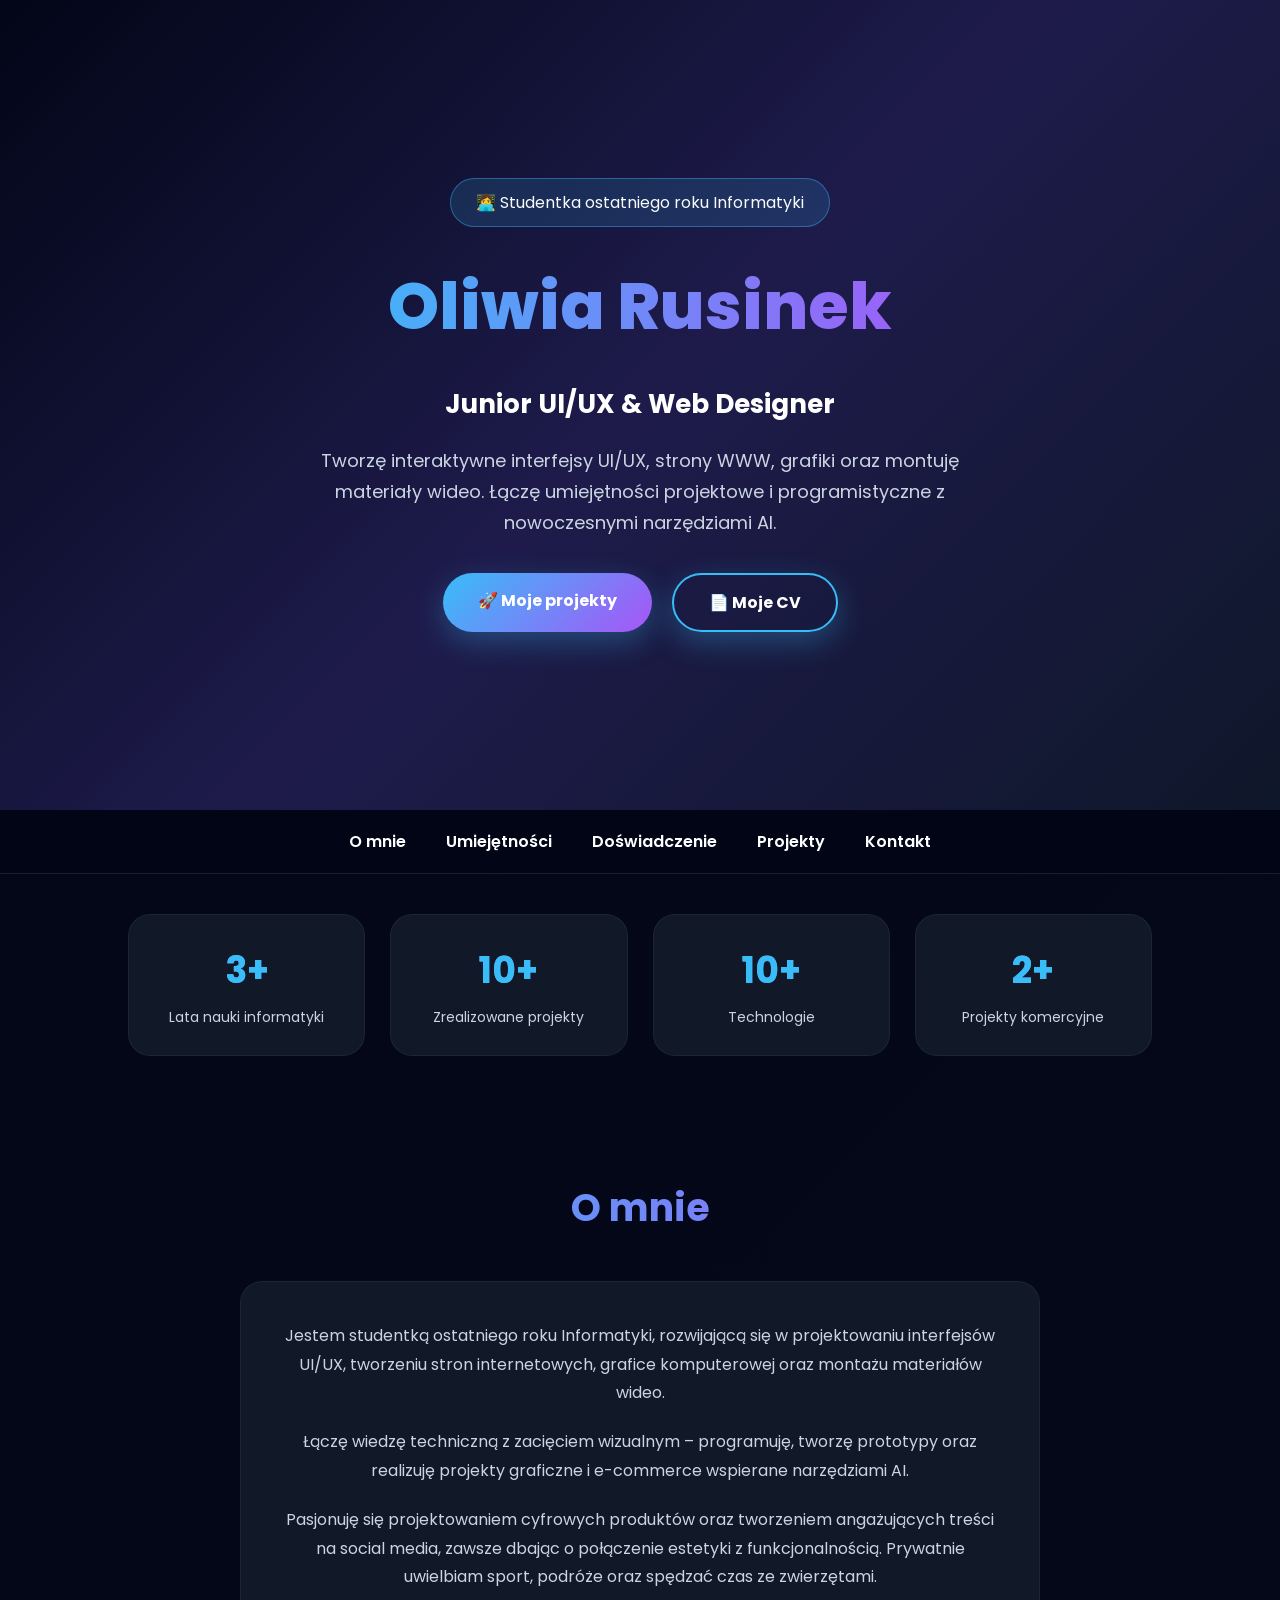
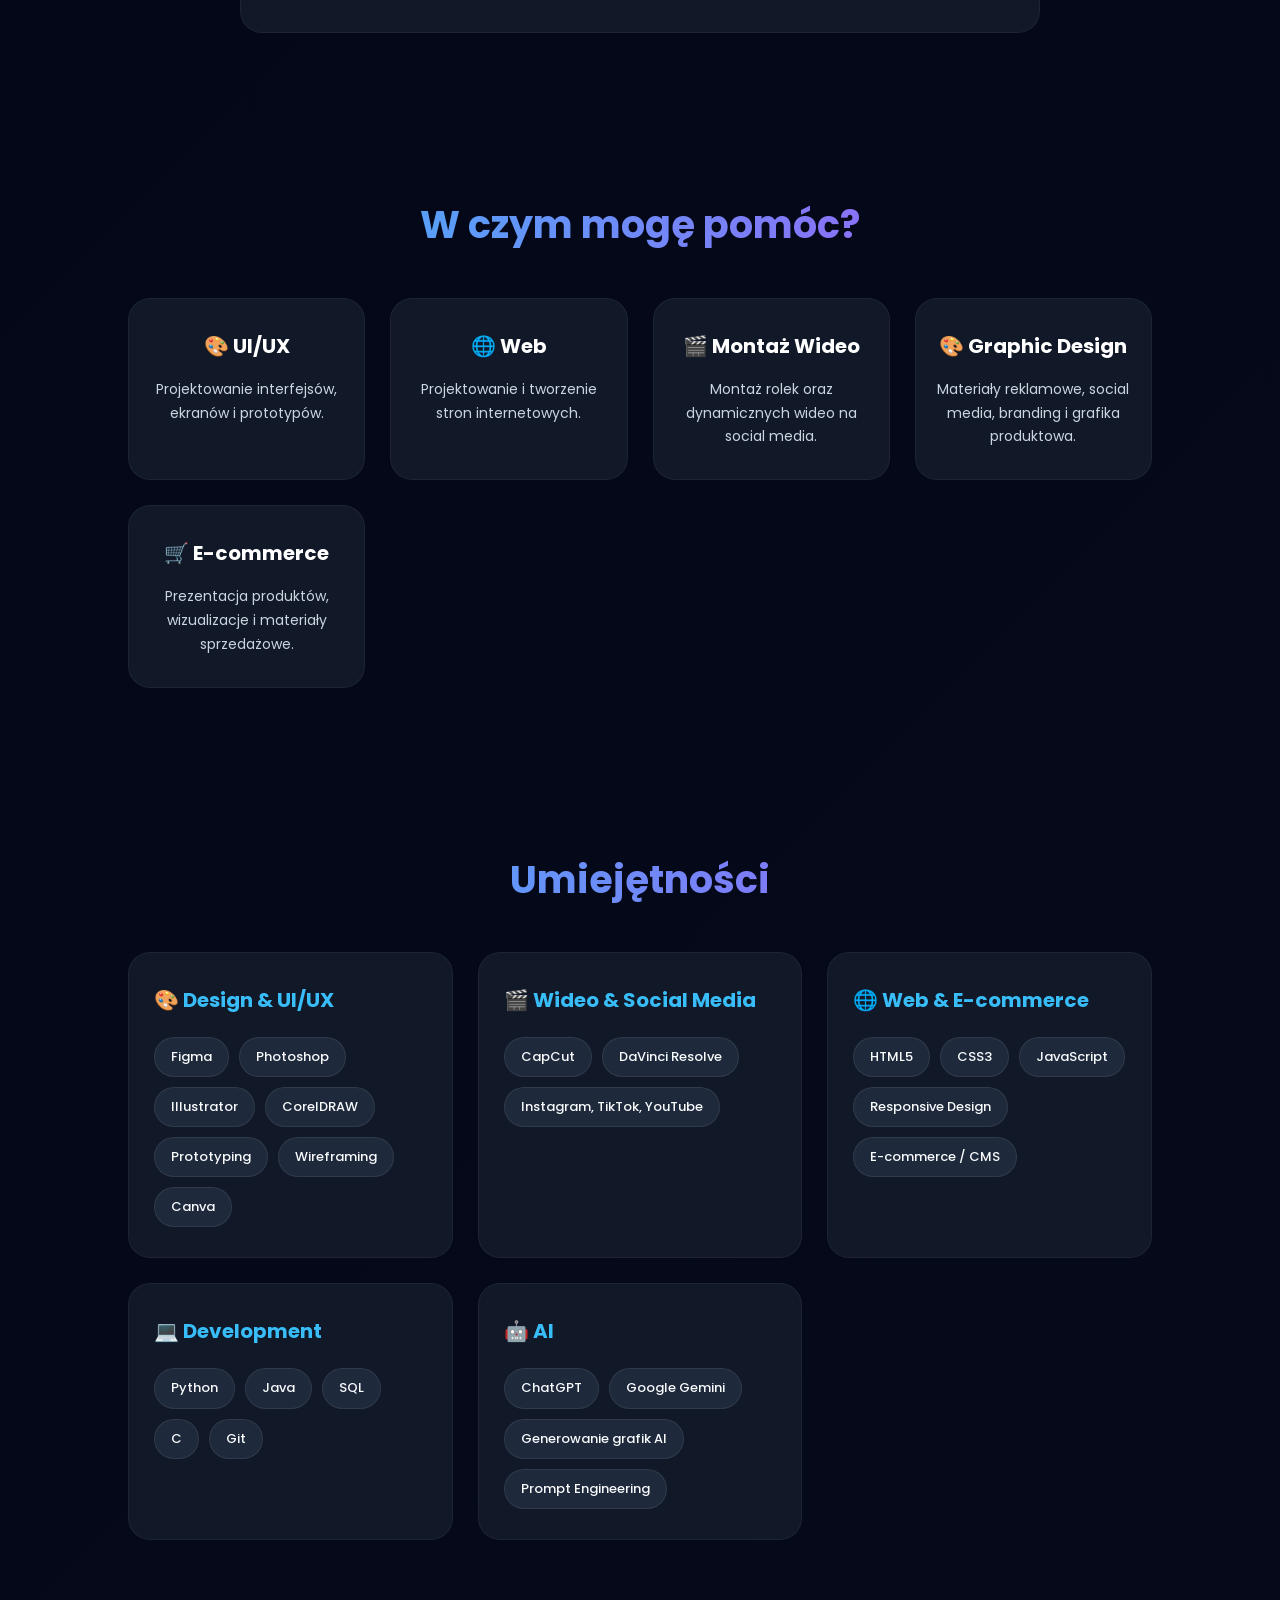
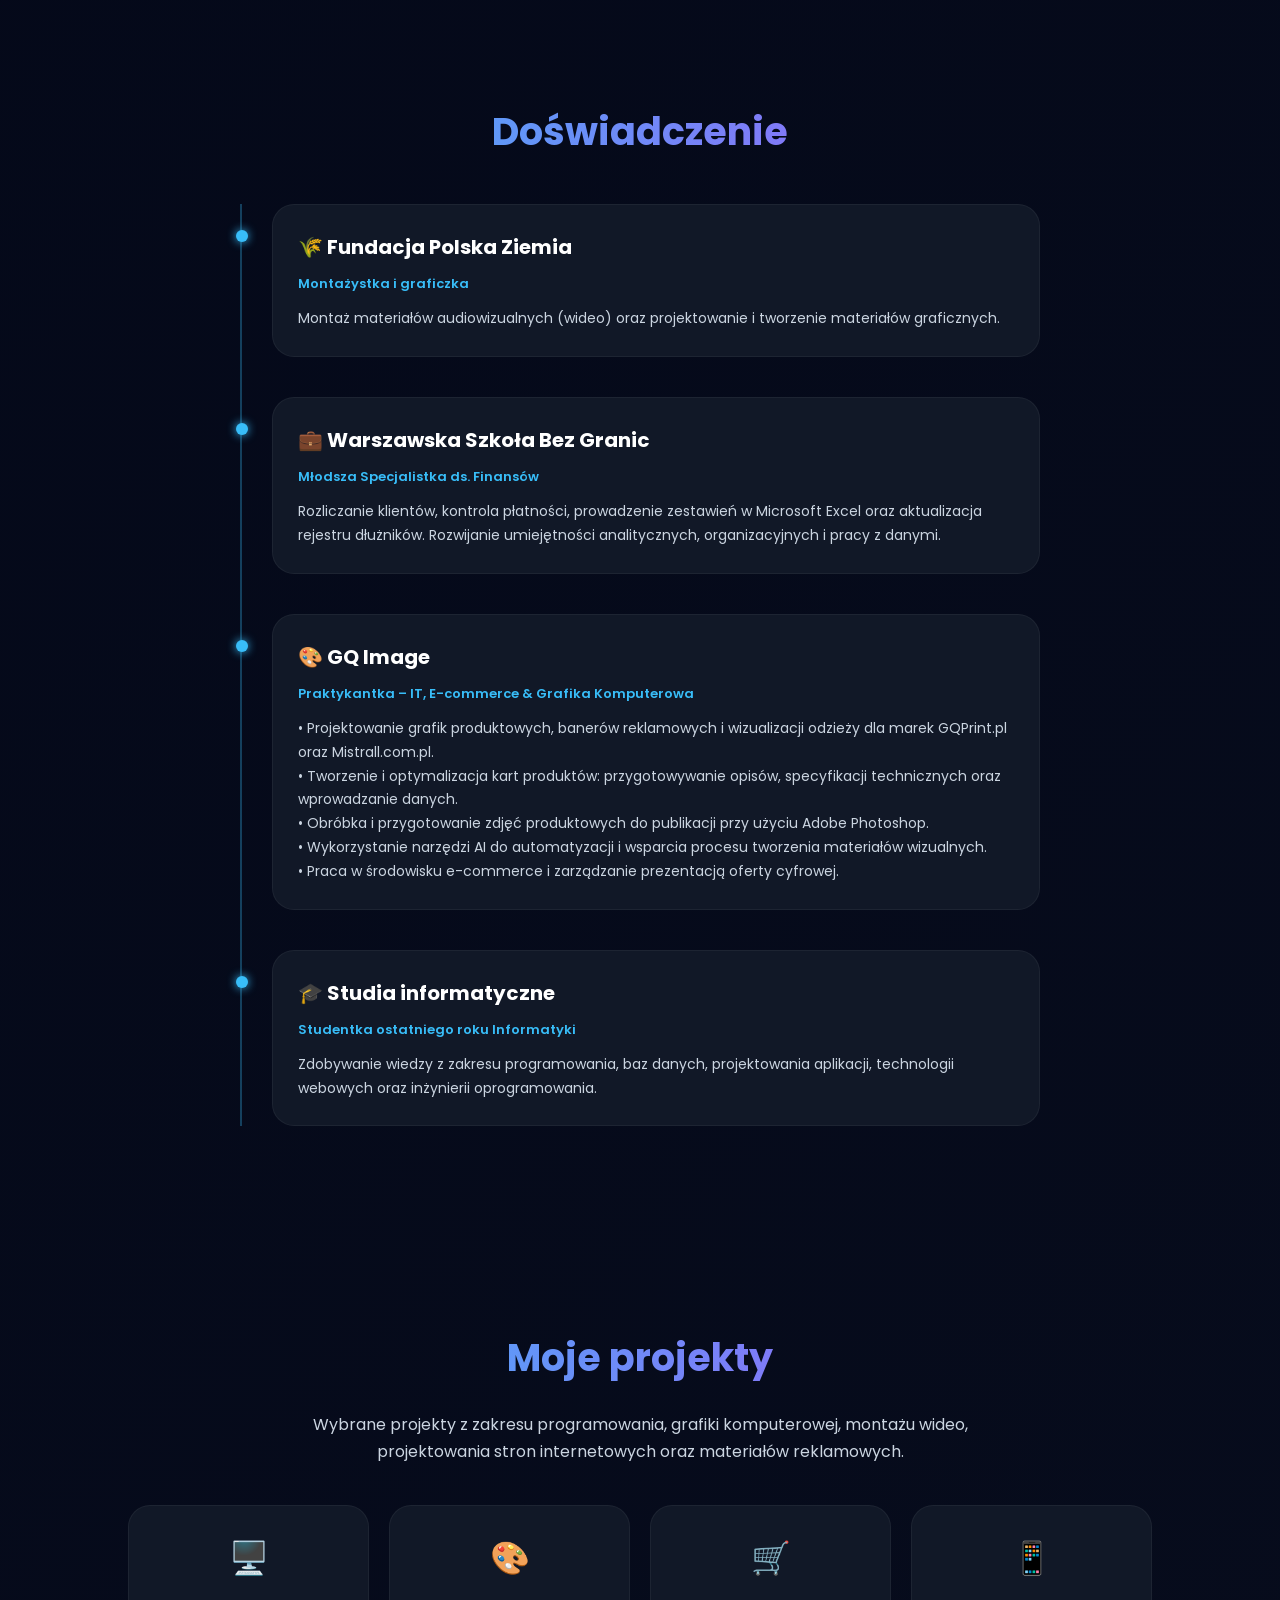
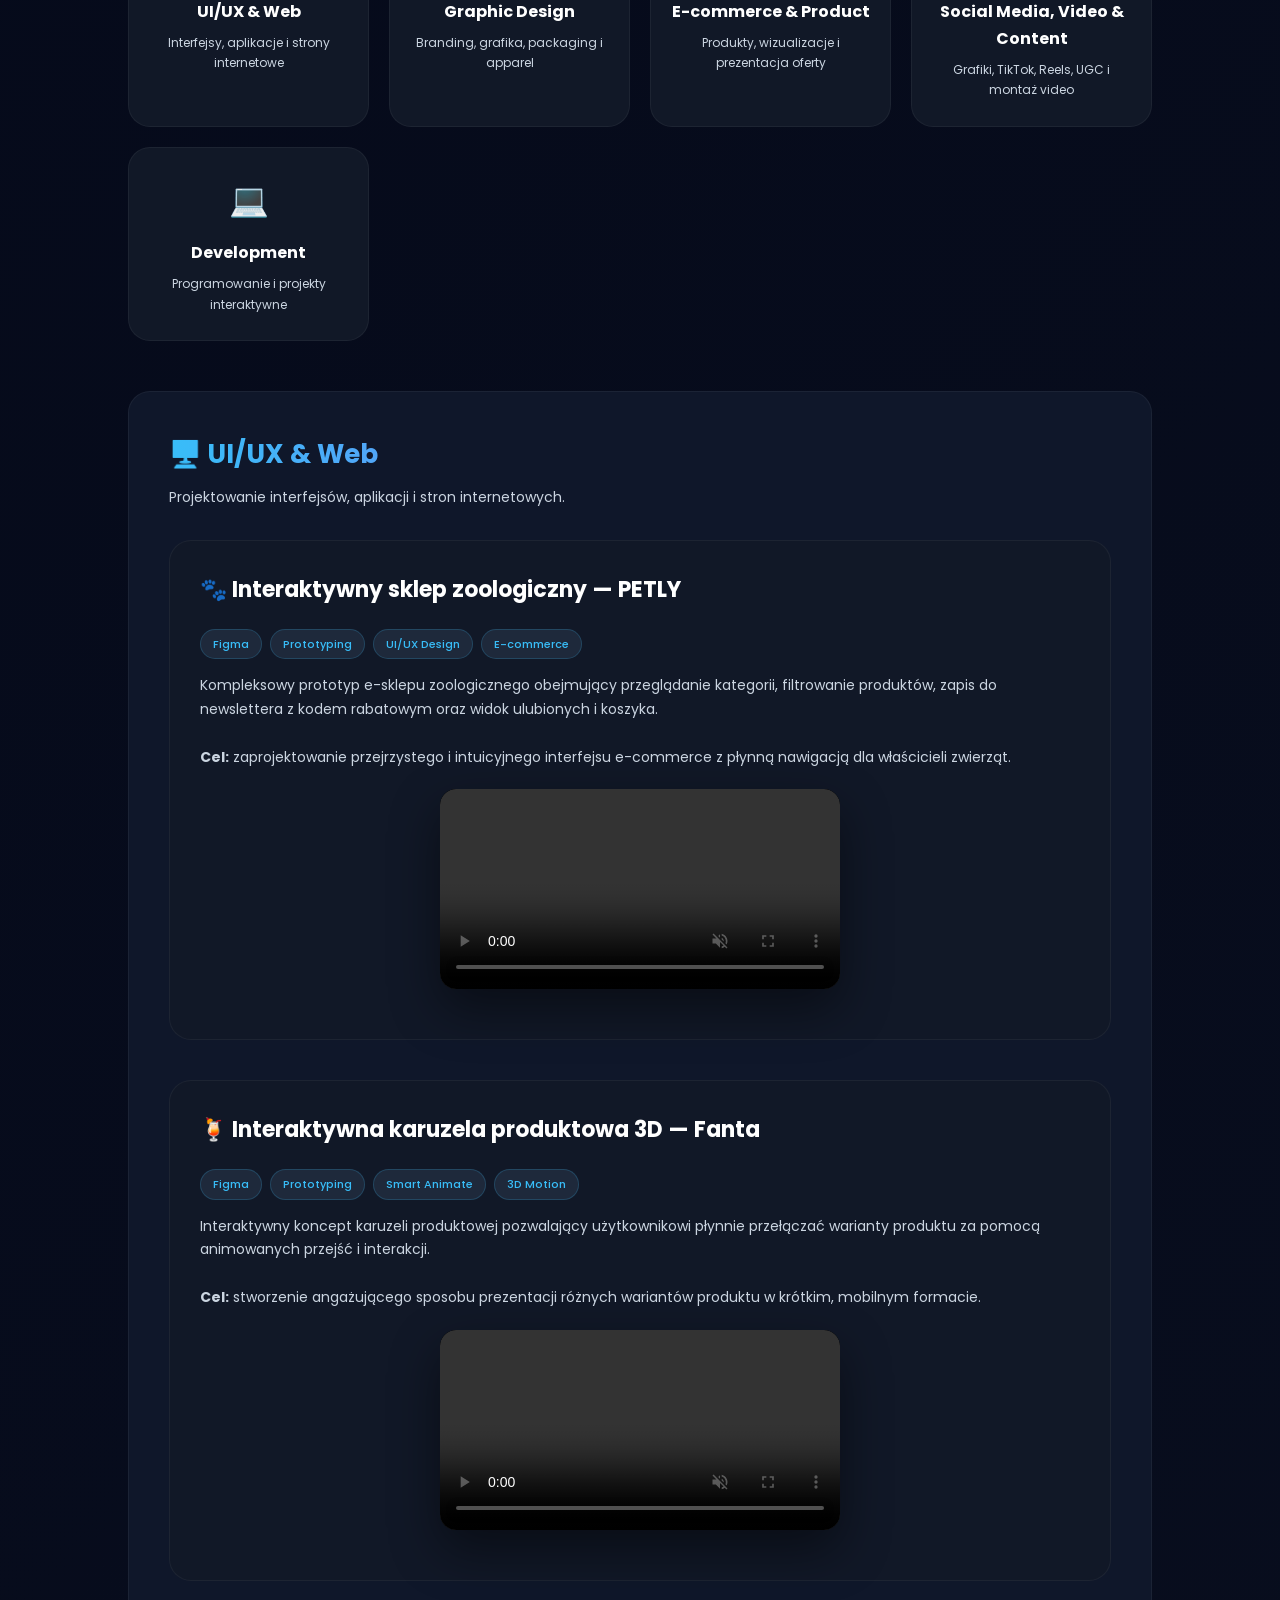
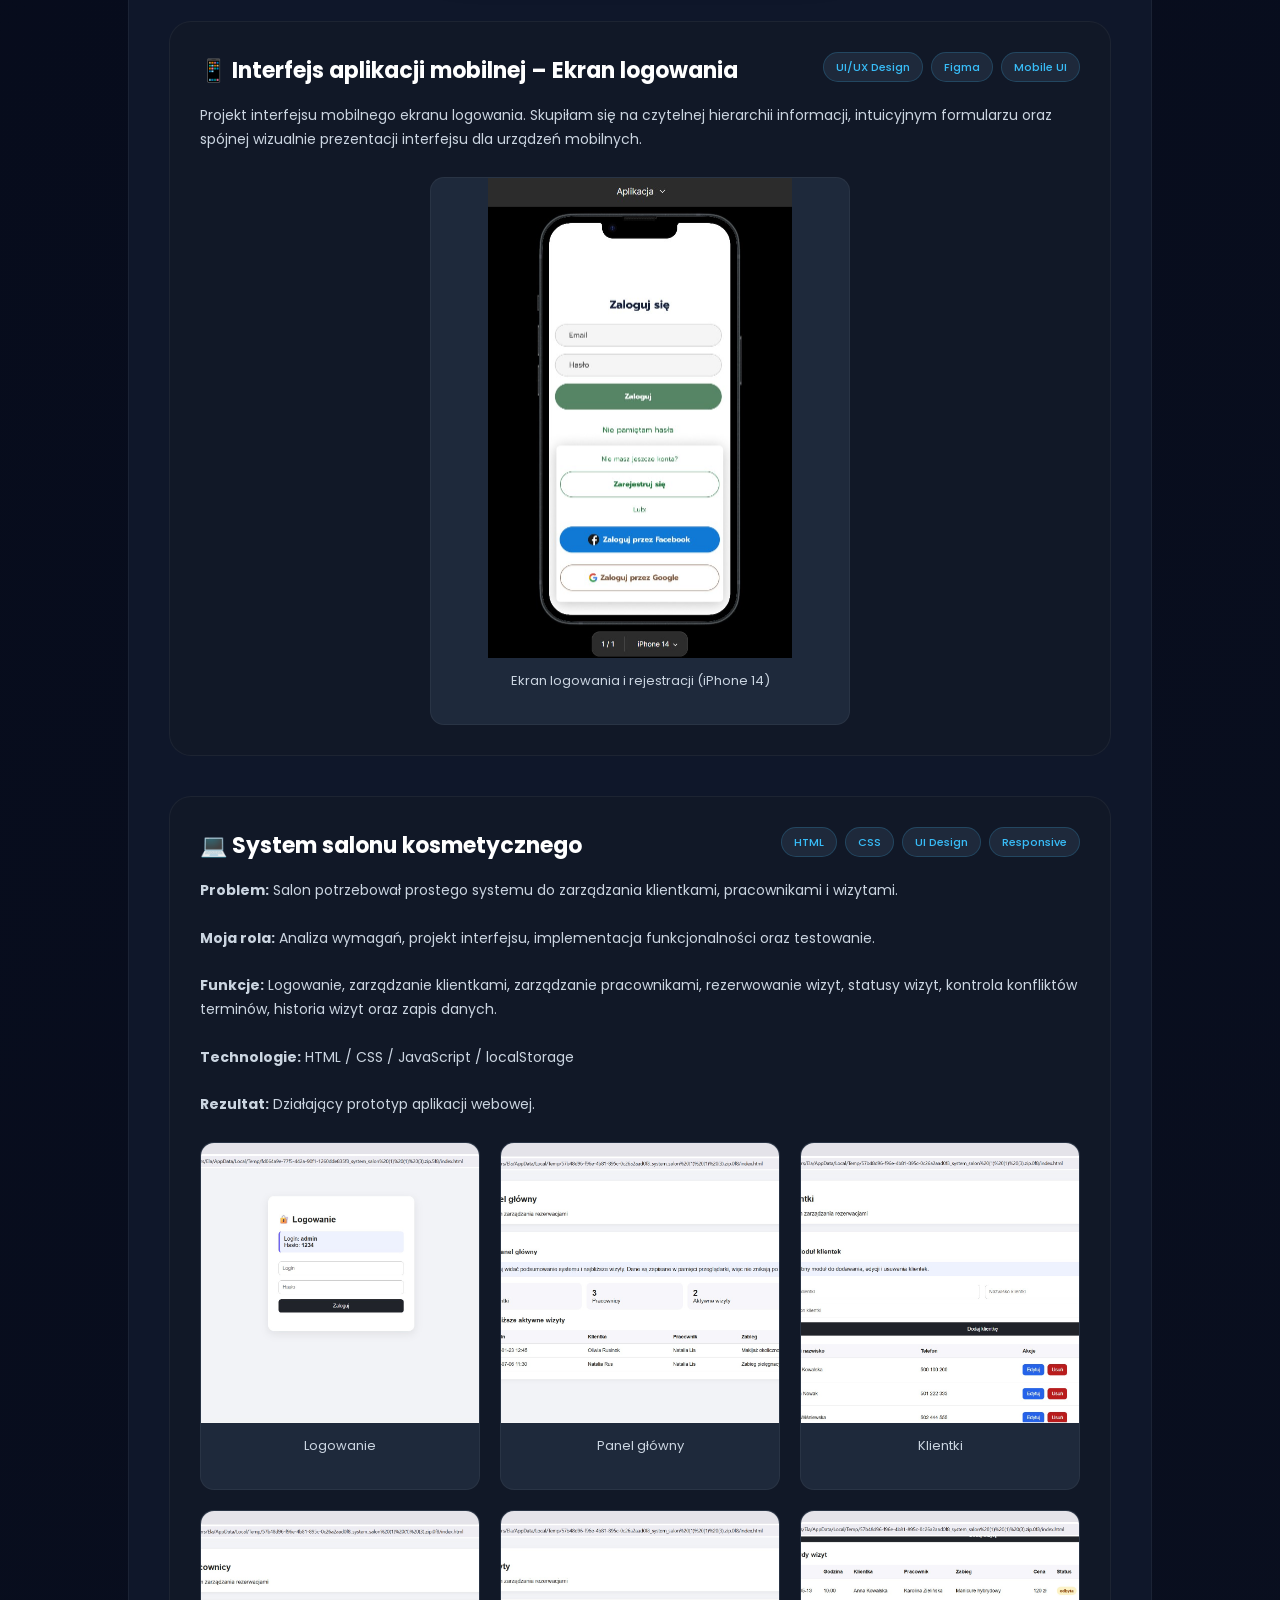
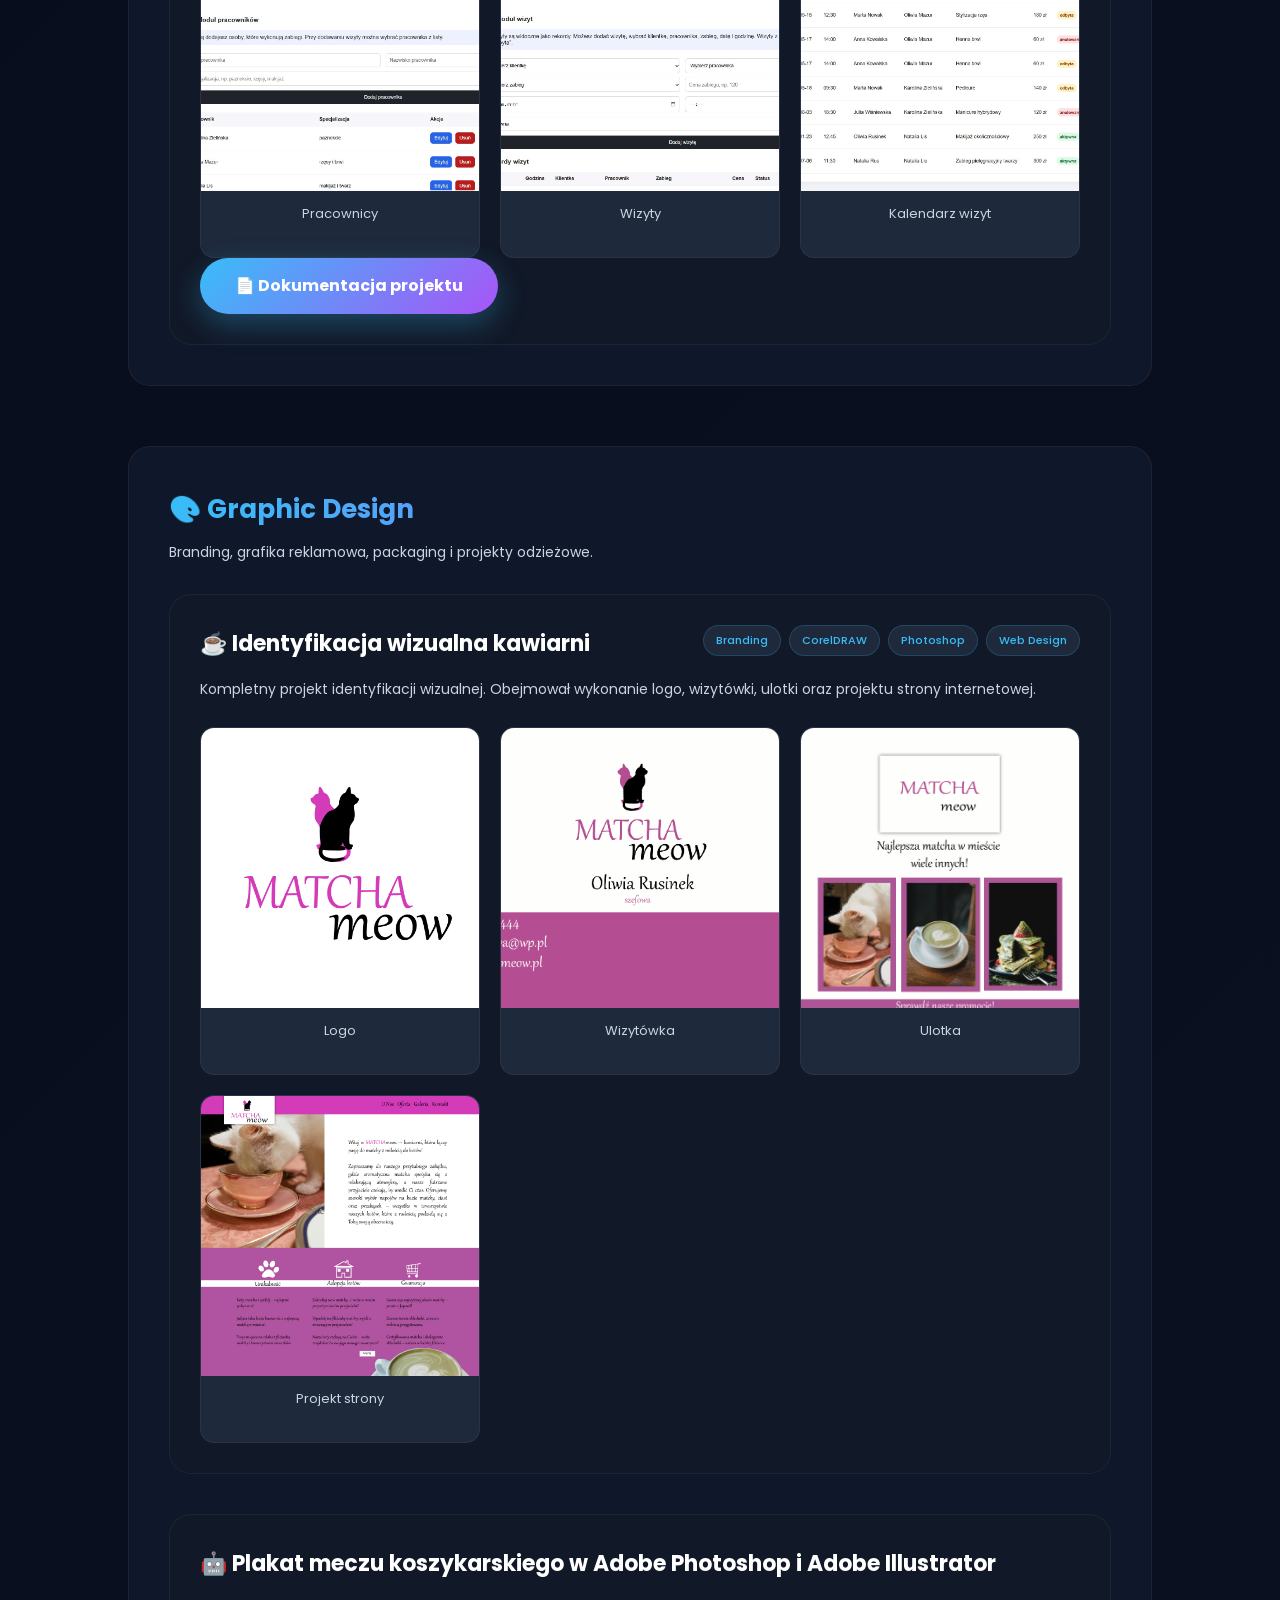
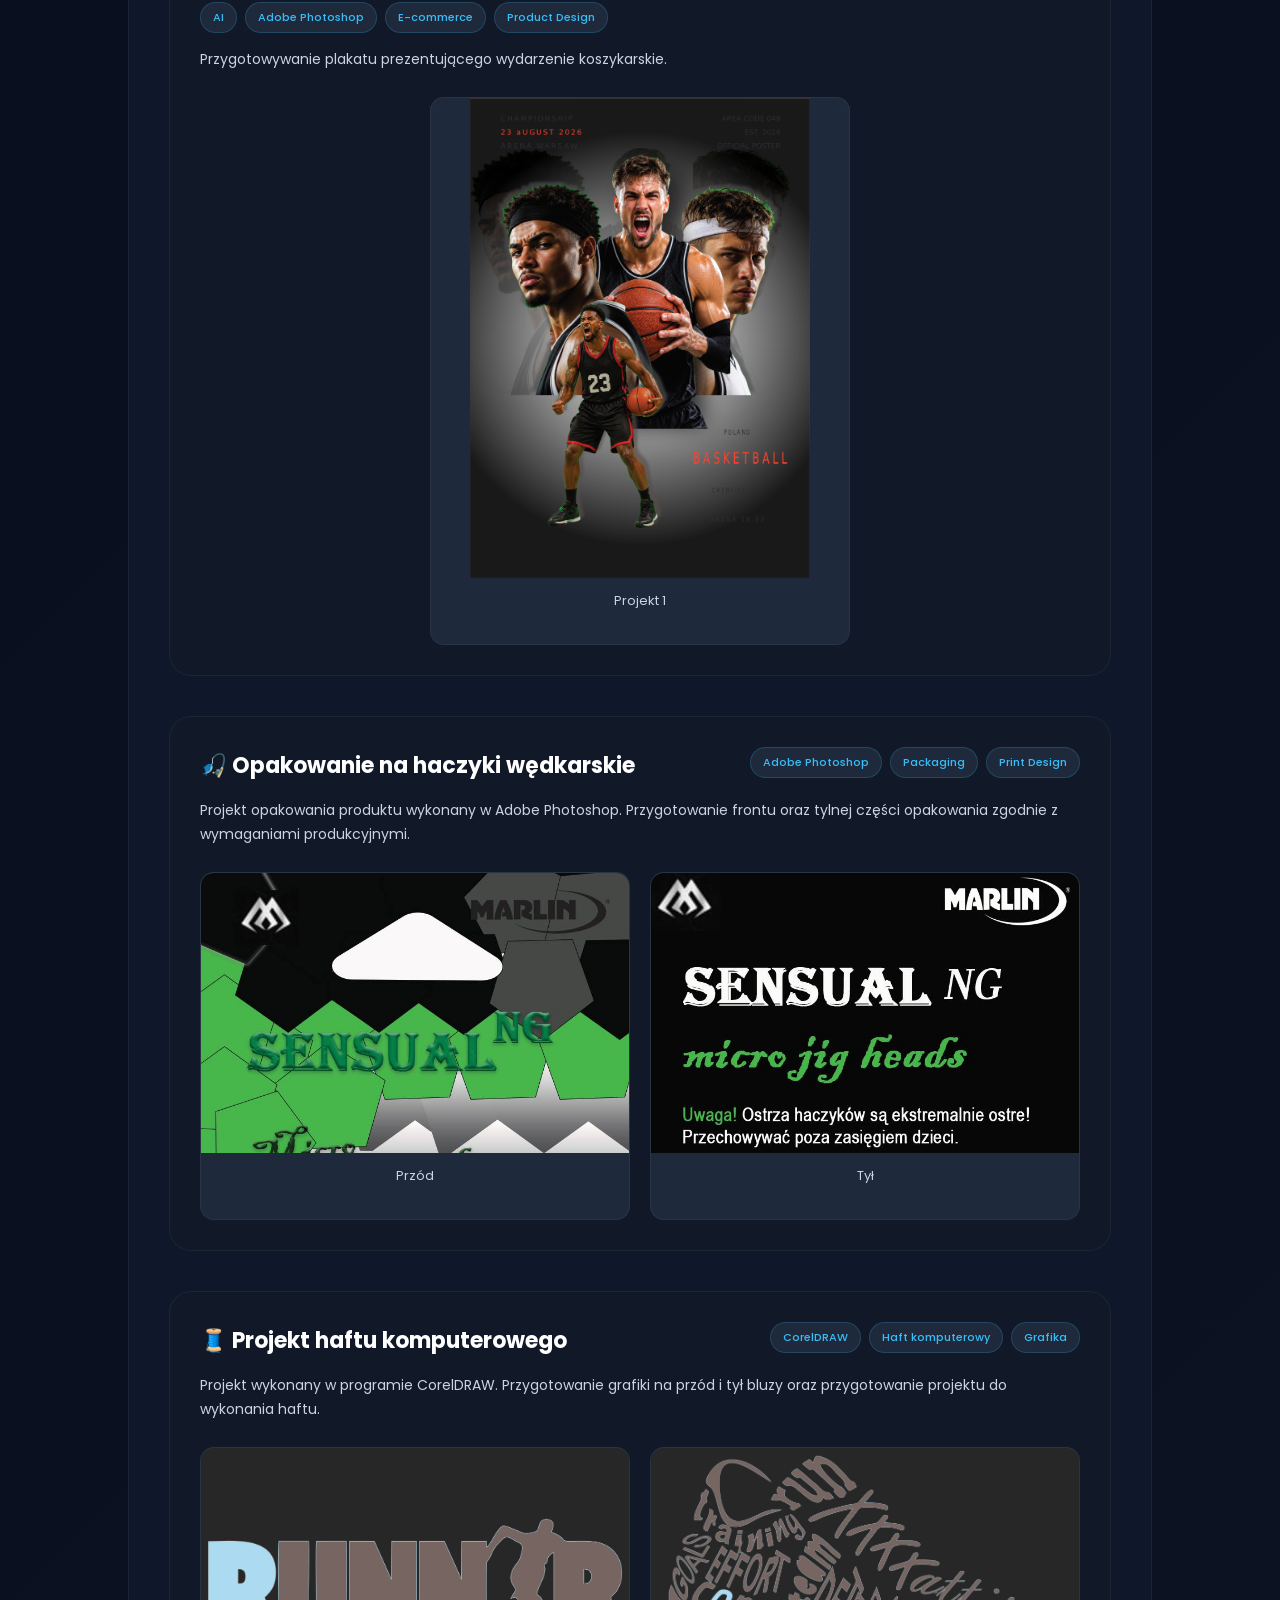
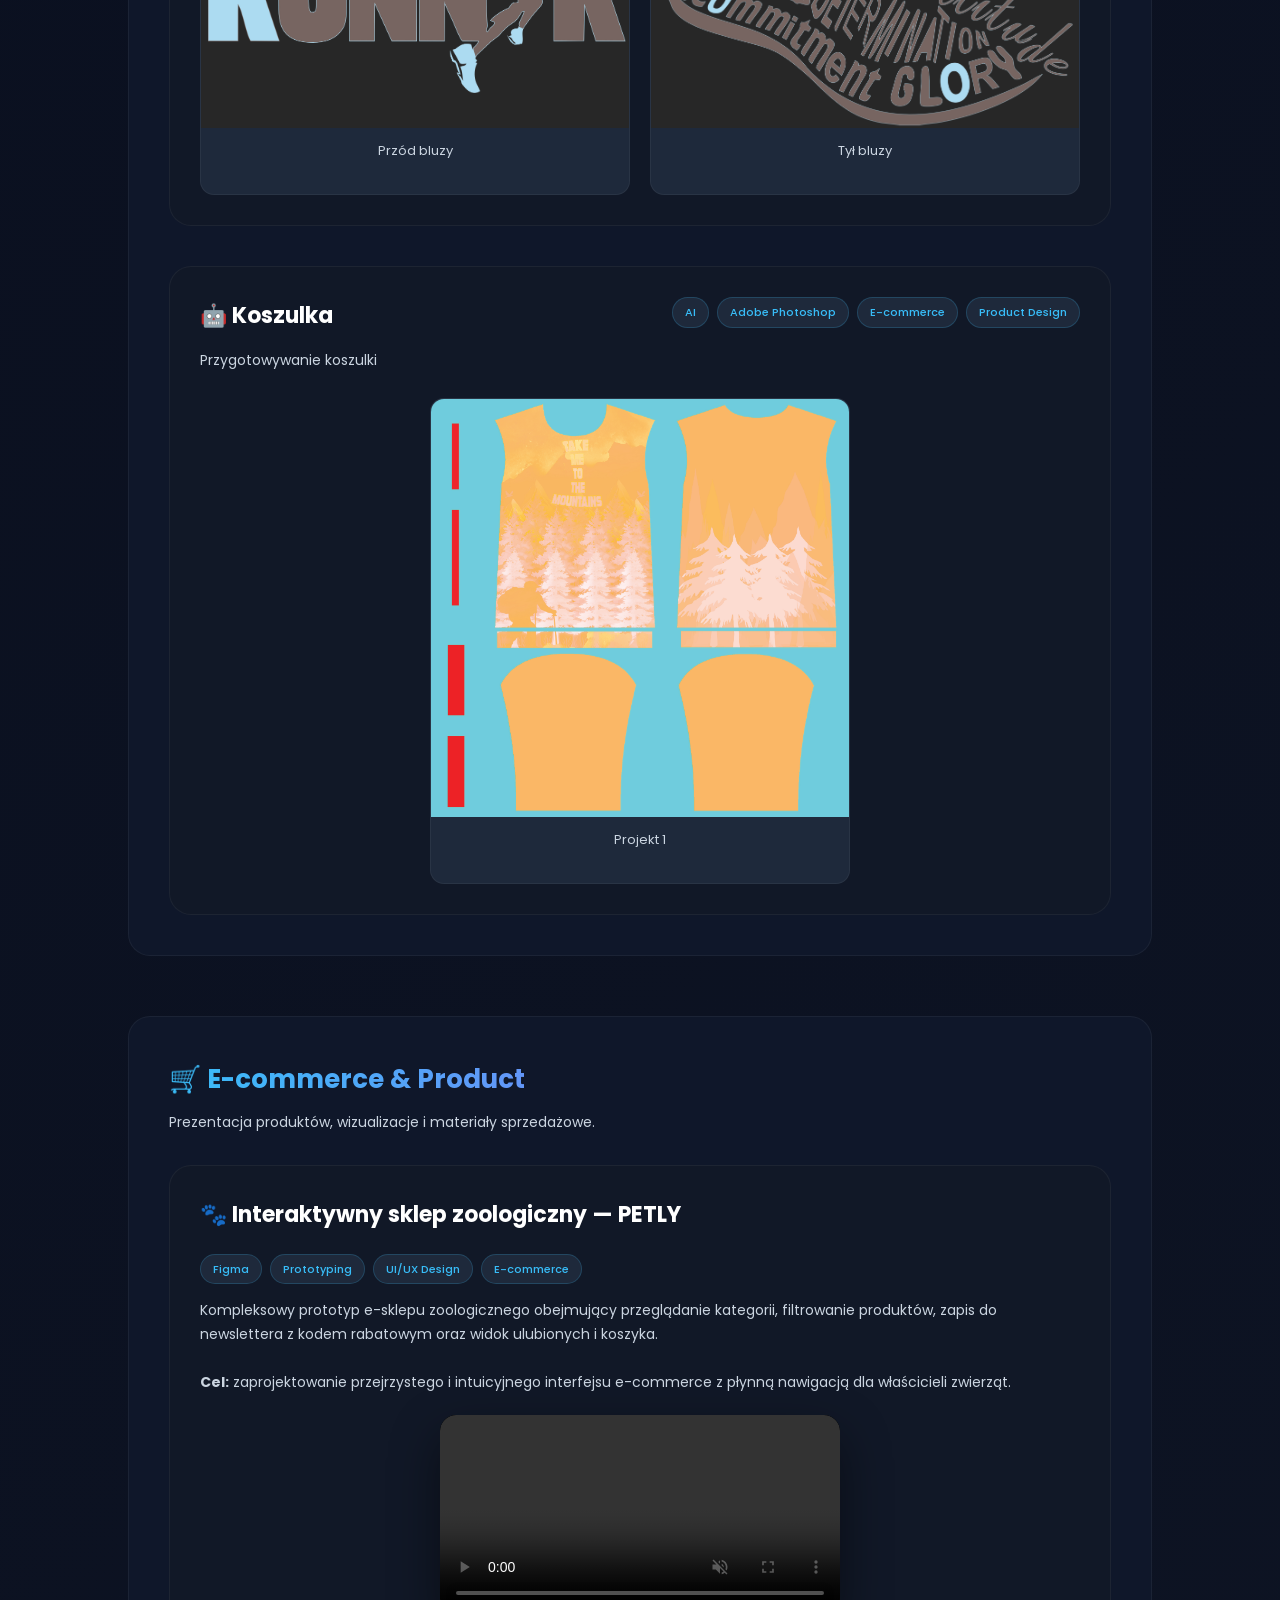
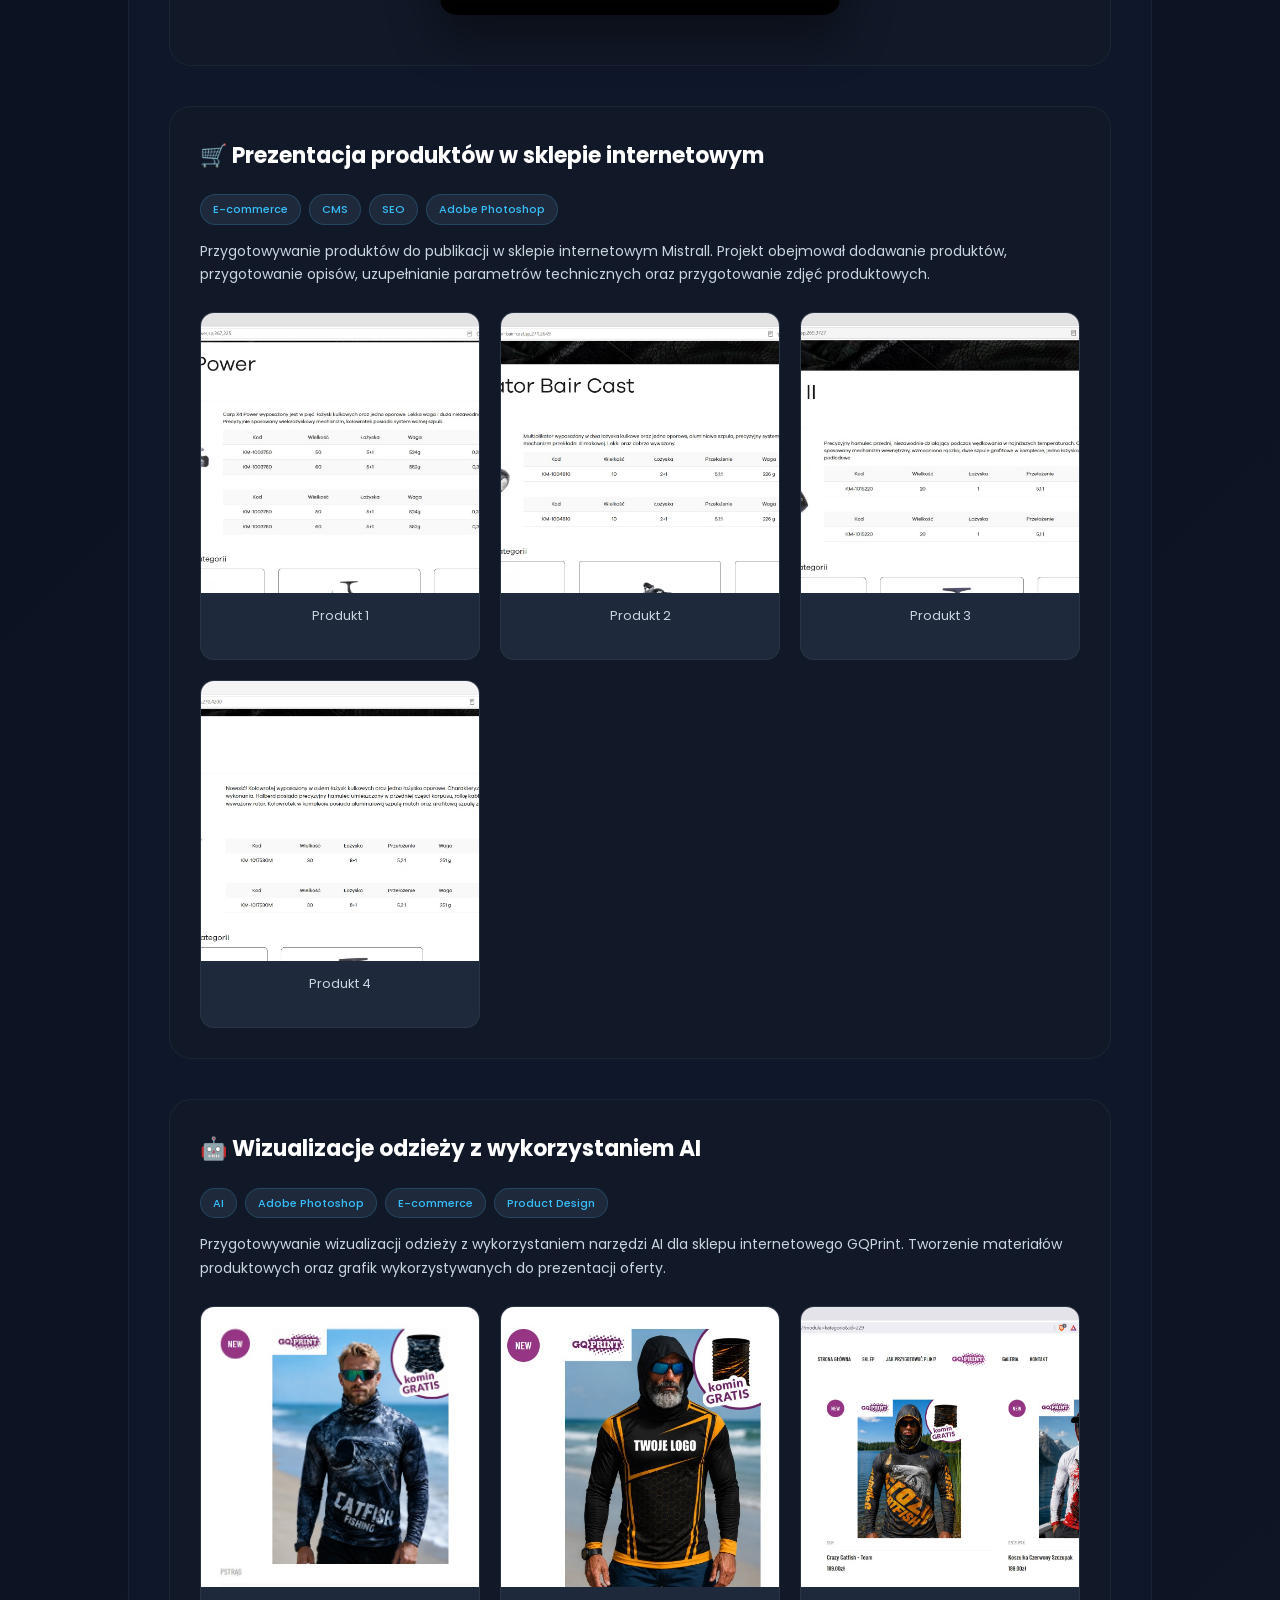
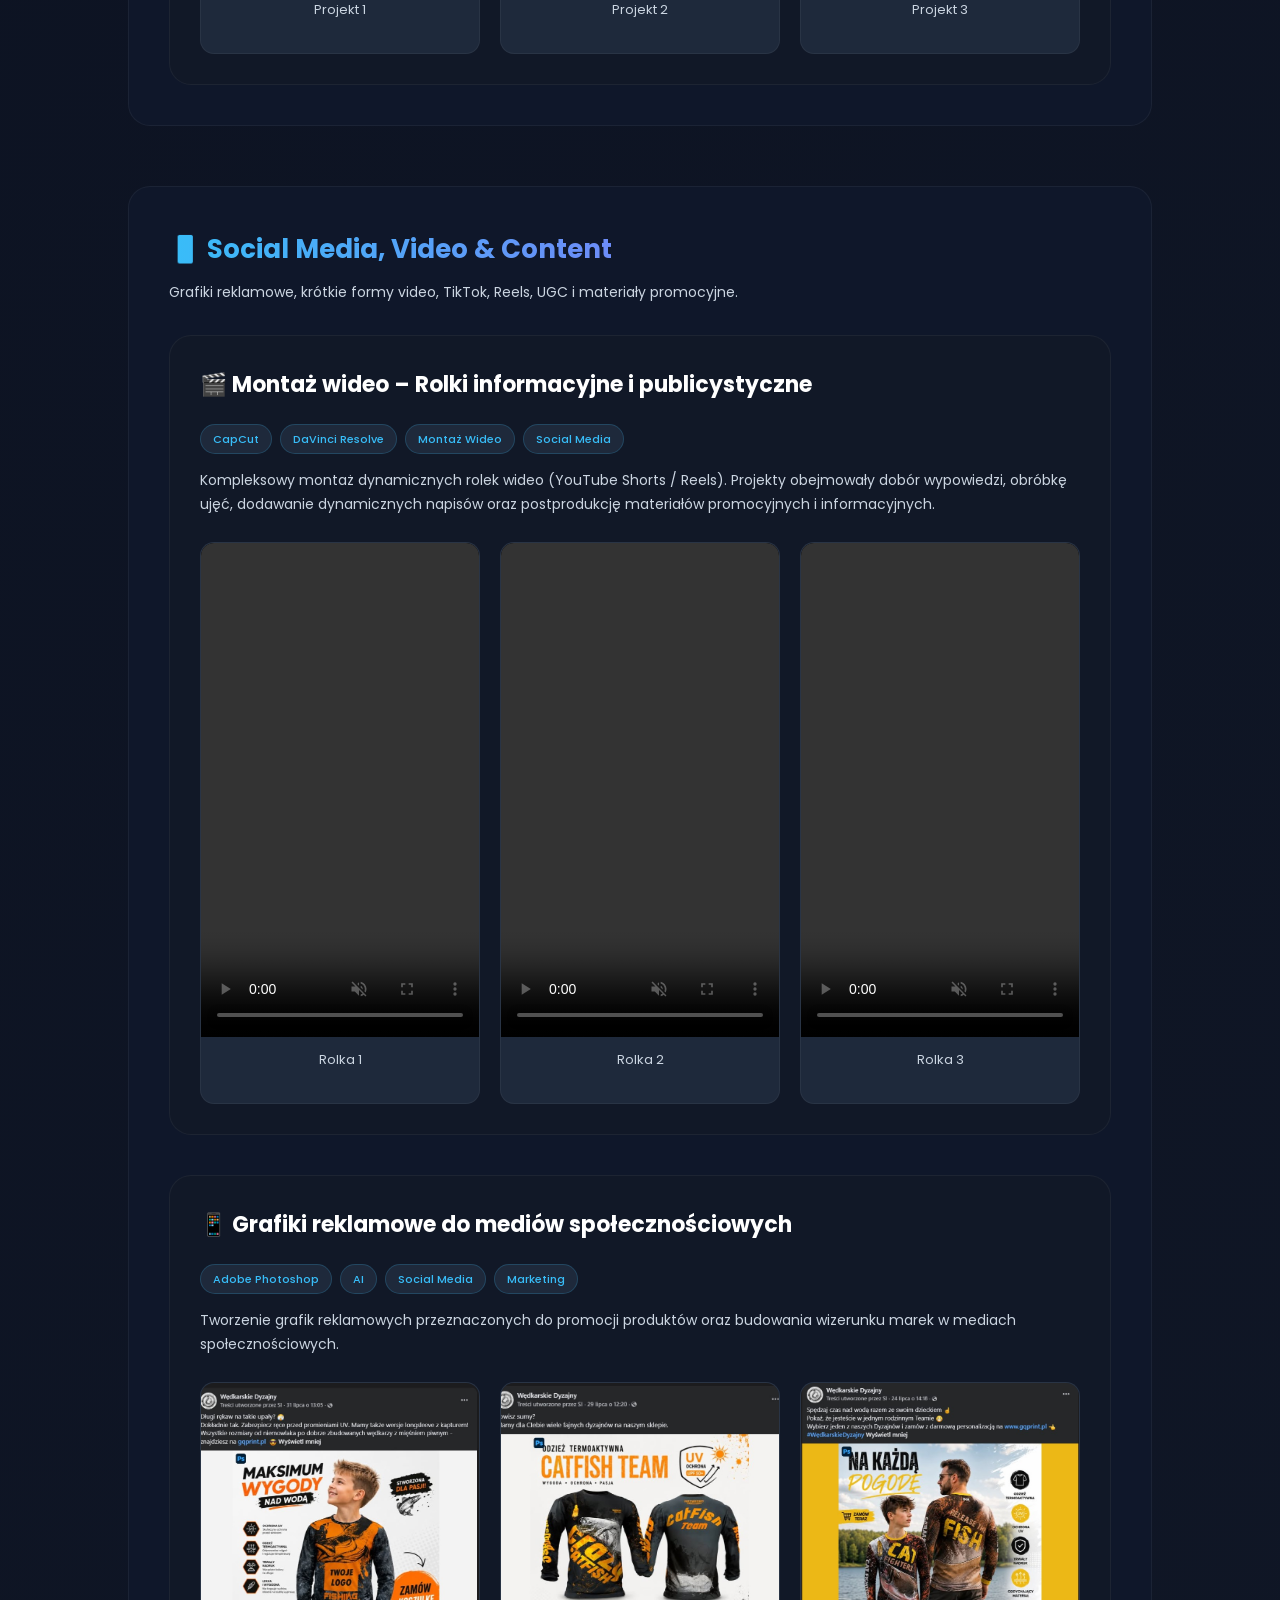
==== index.html @ ae66137b "Add files via upload" ====
<!DOCTYPE html>
<html lang="pl">

<head>
  <meta charset="UTF-8">
  <meta name="viewport" content="width=device-width, initial-scale=1.0">
  <title>Portfolio - Oliwia Rusinek</title>

  <link rel="stylesheet" href="style.css">

  <link rel="preconnect" href="https://fonts.googleapis.com">
  <link rel="preconnect" href="https://fonts.gstatic.com" crossorigin>
  <link href="https://fonts.googleapis.com/css2?family=Poppins:wght@300;400;500;600;700;800&display=swap" rel="stylesheet">
</head>

<body>

  <!-- ================= HERO ================= -->
  <header>
    <div class="hero">
      <div class="hero-badge">
        👩‍💻 Studentka ostatniego roku Informatyki
      </div>

      <h1>Oliwia Rusinek</h1>
      <h2>Junior UI/UX & Web Designer</h2>

      <p>
        Tworzę interaktywne interfejsy UI/UX, strony WWW, grafiki oraz montuję materiały wideo. Łączę umiejętności projektowe i programistyczne z nowoczesnymi narzędziami AI.
      </p>

      <div class="hero-buttons">
        <a href="#projects" class="button">🚀 Moje projekty</a>
        <a href="cv.pdf" class="button second-button" target="_blank">📄 Moje CV</a>
      </div>
    </div>
  </header>

  <!-- ================= MENU ================= -->
  <nav>
    <a href="#about">O mnie</a>
    <a href="#skills">Umiejętności</a>
    <a href="#experience">Doświadczenie</a>
    <a href="#projects">Projekty</a>
    <a href="#contact">Kontakt</a>
  </nav>

  <!-- ================= LICZNIKI ================= -->
  <section class="stats">
    <div class="stat">
      <h2>3+</h2>
      <p>Lata nauki informatyki</p>
    </div>

    <div class="stat">
      <h2>10+</h2>
      <p>Zrealizowane projekty</p>
    </div>

    <div class="stat">
      <h2>10+</h2>
      <p>Technologie</p>
    </div>

    <div class="stat">
      <h2>2+</h2>
      <p>Projekty komercyjne</p>
    </div>
  </section>

  <!-- ================= O MNIE ================= -->
  <section id="about">
    <h2>O mnie</h2>

    <div class="about-container">
      <div class="about-text">
        <p>
  Jestem studentką ostatniego roku Informatyki, rozwijającą się w projektowaniu interfejsów UI/UX, tworzeniu stron internetowych, grafice komputerowej oraz montażu materiałów wideo.
</p>

<p>
  Łączę wiedzę techniczną z zacięciem wizualnym – programuję, tworzę prototypy oraz realizuję projekty graficzne i e-commerce wspierane narzędziami AI.
</p>

<p>
  Pasjonuję się projektowaniem cyfrowych produktów oraz tworzeniem angażujących treści na social media, zawsze dbając o połączenie estetyki z funkcjonalnością. Prywatnie uwielbiam sport, podróże oraz spędzać czas ze zwierzętami.
</p>
      </div>
    </div>
  </section>

  <section id="specialization">
    <h2>W czym mogę pomóc?</h2>

    <div class="specialization-grid">
      <div class="specialization-card">
        <h3>🎨 UI/UX</h3>
        <p>Projektowanie interfejsów, ekranów i prototypów.</p>
      </div>

      <div class="specialization-card">
        <h3>🌐 Web</h3>
        <p>Projektowanie i tworzenie stron internetowych.</p>
      </div>

      <div class="specialization-card">
        <h3>🎬 Montaż Wideo</h3>
        <p>Montaż rolek oraz dynamicznych wideo na social media.</p>
      </div>

      <div class="specialization-card">
        <h3>🎨 Graphic Design</h3>
        <p>Materiały reklamowe, social media, branding i grafika produktowa.</p>
      </div>

      <div class="specialization-card">
        <h3>🛒 E-commerce</h3>
        <p>Prezentacja produktów, wizualizacje i materiały sprzedażowe.</p>
      </div>
    </div>
  </section>

  <!-- ================= UMIEJĘTNOŚCI ================= -->
  <section id="skills">
    <h2>Umiejętności</h2>

    <div class="cards">
      
      <div class="skill-card">
        <h3>🎨 Design & UI/UX</h3>
        <div class="skill-list">
          <span>Figma</span>
          <span>Photoshop</span>
          <span>Illustrator</span>
          <span>CorelDRAW</span>
          <span>Prototyping</span>
          <span>Wireframing</span>
          <span>Canva</span>
        </div>
      </div>

      <div class="skill-card">
        <h3>🎬 Wideo & Social Media</h3>
        <div class="skill-list">
          <span>CapCut</span>
          <span>DaVinci Resolve</span>
          <span>Instagram, TikTok, YouTube</span>
        </div>
      </div>

      <div class="skill-card">
        <h3>🌐 Web & E-commerce</h3>
        <div class="skill-list">
          <span>HTML5</span>
          <span>CSS3</span>
          <span>JavaScript</span>
          <span>Responsive Design</span>
          <span>E-commerce / CMS</span>
        </div>
      </div>

      <div class="skill-card">
        <h3>💻 Development</h3>
        <div class="skill-list">
          <span>Python</span>
          <span>Java</span>
          <span>SQL</span>
          <span>C</span>
          <span>Git</span>
        </div>
      </div>

      <div class="skill-card">
        <h3>🤖 AI</h3>
        <div class="skill-list">
          <span>ChatGPT</span>
          <span>Google Gemini</span>
          <span>Generowanie grafik AI</span>
          <span>Prompt Engineering</span>
        </div>
      </div>

    </div>
  </section>

  <!-- ================= DOŚWIADCZENIE ================= -->
  <section id="experience">
    <h2>Doświadczenie</h2>

    <div class="timeline">
      <div class="timeline-item">
        <h3>🌾 Fundacja Polska Ziemia</h3>
        <span>Montażystka i graficzka</span>
        <p>
          Montaż materiałów audiowizualnych (wideo) oraz projektowanie i tworzenie materiałów graficznych.
        </p>
      </div> 

      <div class="timeline-item">
        <h3>💼 Warszawska Szkoła Bez Granic</h3>
        <span>Młodsza Specjalistka ds. Finansów</span>
        <p>
          Rozliczanie klientów, kontrola płatności, prowadzenie zestawień w Microsoft Excel oraz aktualizacja rejestru dłużników. Rozwijanie umiejętności analitycznych, organizacyjnych i pracy z danymi.
        </p>
      </div>

      <div class="timeline-item">
        <h3>🎨 GQ Image</h3>
        <span>Praktykantka – IT, E-commerce & Grafika Komputerowa</span>
        <p>
          • Projektowanie grafik produktowych, banerów reklamowych i wizualizacji odzieży dla marek GQPrint.pl oraz Mistrall.com.pl.<br>
          • Tworzenie i optymalizacja kart produktów: przygotowywanie opisów, specyfikacji technicznych oraz wprowadzanie danych.<br>
          • Obróbka i przygotowanie zdjęć produktowych do publikacji przy użyciu Adobe Photoshop.<br>
          • Wykorzystanie narzędzi AI do automatyzacji i wsparcia procesu tworzenia materiałów wizualnych.<br>
          • Praca w środowisku e-commerce i zarządzanie prezentacją oferty cyfrowej.
        </p>
      </div>

      <div class="timeline-item">
        <h3>🎓 Studia informatyczne</h3>
        <span>Studentka ostatniego roku Informatyki</span>
        <p>
          Zdobywanie wiedzy z zakresu programowania, baz danych, projektowania aplikacji, technologii webowych oraz inżynierii oprogramowania.
        </p>
      </div>
    </div>
  </section>

  <!-- ================= PROJEKTY ================= -->
  <section id="projects">
    <h2>Moje projekty</h2>

    <p class="section-description">
      Wybrane projekty z zakresu programowania, grafiki komputerowej, montażu wideo, projektowania stron internetowych oraz materiałów reklamowych.
    </p>

    <!-- KATEGORIE PROJEKTÓW -->
    <div class="project-categories">
      <a href="#category-uiux-web" class="project-category">
        <span class="category-icon">🖥️</span>
        <h3>UI/UX & Web</h3>
        <p>Interfejsy, aplikacje i strony internetowe</p>
      </a>

      <a href="#category-graphic-design" class="project-category">
        <span class="category-icon">🎨</span>
        <h3>Graphic Design</h3>
        <p>Branding, grafika, packaging i apparel</p>
      </a>

      <a href="#category-ecommerce" class="project-category">
        <span class="category-icon">🛒</span>
        <h3>E-commerce & Product</h3>
        <p>Produkty, wizualizacje i prezentacja oferty</p>
      </a>

      <a href="#category-social-video" class="project-category">
        <span class="category-icon">📱</span>
        <h3>Social Media, Video & Content</h3>
        <p>Grafiki, TikTok, Reels, UGC i montaż video</p>
      </a>

      <a href="#category-development" class="project-category">
        <span class="category-icon">💻</span>
        <h3>Development</h3>
        <p>Programowanie i projekty interaktywne</p>
      </a>
    </div>

    <!-- KONTENER KATEGORII -->
    <div id="categorized-projects"></div>

    <!-- LISTA PROJEKTÓW -->

    <!-- PROJEKT PETLY -->
    <div class="project">
      <div class="project-header">
        <h3>🐾 Interaktywny sklep zoologiczny — PETLY</h3>
        <div class="tech-stack">
          <span>Figma</span>
          <span>Prototyping</span>
          <span>UI/UX Design</span>
          <span>E-commerce</span>
        </div>
      </div>
      <p>
        Kompleksowy prototyp e-sklepu zoologicznego obejmujący przeglądanie kategorii, filtrowanie produktów, zapis do newslettera z kodem rabatowym oraz widok ulubionych i koszyka.<br><br>
        <strong>Cel:</strong> zaprojektowanie przejrzystego i intuicyjnego interfejsu e-commerce z płynną nawigacją dla właścicieli zwierząt.
      </p>
      <div class="video-container">
        <video controls autoplay muted loop playsinline>
          <source src="sklep-zoo.mp4" type="video/mp4">
          Twoja przeglądarka nie obsługuje filmu.
        </video>
      </div>
    </div>

    <!-- PROJEKT FANTA -->
    <div class="project">
      <div class="project-header">
        <h3>🍹 Interaktywna karuzela produktowa 3D — Fanta</h3>
        <div class="tech-stack">
          <span>Figma</span>
          <span>Prototyping</span>
          <span>Smart Animate</span>
          <span>3D Motion</span>
        </div>
      </div>
      <p>
        Interaktywny koncept karuzeli produktowej pozwalający użytkownikowi płynnie przełączać warianty produktu za pomocą animowanych przejść i interakcji.<br><br>
        <strong>Cel:</strong> stworzenie angażującego sposobu prezentacji różnych wariantów produktu w krótkim, mobilnym formacie.
      </p>
      <div class="video-container">
        <video controls autoplay muted loop playsinline>
          <source src="fanta-carousel.mp4" type="video/mp4">
          Twoja przeglądarka nie obsługuje filmu.
        </video>
      </div>
    </div>

    <!-- PROJEKT APLIKACJA MOBILNA -->
    <div class="project">
      <div class="project-header">
        <h3>📱 Interfejs aplikacji mobilnej – Ekran logowania</h3>
        <div class="tech-stack">
          <span>UI/UX Design</span>
          <span>Figma</span>
          <span>Mobile UI</span>
        </div>
      </div>
      <p>
        Projekt interfejsu mobilnego ekranu logowania. Skupiłam się na czytelnej hierarchii informacji, intuicyjnym formularzu oraz spójnej wizualnie prezentacji interfejsu dla urządzeń mobilnych.
      </p>
      <div class="gallery">
        <div class="gallery-item">
          <img src="apka.jpg" alt="Ekran logowania aplikacji mobilnej w Figmie">
          <p>Ekran logowania i rejestracji (iPhone 14)</p>
        </div>
      </div>
    </div>

    <!-- PROJEKT SALON KOSMETYCZNY -->
    <div class="project">
      <div class="project-header">
        <h3>💻 System salonu kosmetycznego</h3>
        <div class="tech-stack">
          <span>HTML</span>
          <span>CSS</span>
          <span>UI Design</span>
          <span>Responsive</span>
        </div>
      </div>
      <p>
        <strong>Problem:</strong> Salon potrzebował prostego systemu do zarządzania klientkami, pracownikami i wizytami.<br><br>
        <strong>Moja rola:</strong> Analiza wymagań, projekt interfejsu, implementacja funkcjonalności oraz testowanie.<br><br>
        <strong>Funkcje:</strong> Logowanie, zarządzanie klientkami, zarządzanie pracownikami, rezerwowanie wizyt, statusy wizyt, kontrola konfliktów terminów, historia wizyt oraz zapis danych.<br><br>
        <strong>Technologie:</strong> HTML / CSS / JavaScript / localStorage<br><br>
        <strong>Rezultat:</strong> Działający prototyp aplikacji webowej.
      </p>
      <div class="gallery">
        <div class="gallery-item">
          <img src="salon-logowanie.jpg" alt="Logowanie">
          <p>Logowanie</p>
        </div>
        <div class="gallery-item">
          <img src="panel-glowny.jpg" alt="Panel główny">
          <p>Panel główny</p>
        </div>
        <div class="gallery-item">
          <img src="klientki.jpg" alt="Klientki">
          <p>Klientki</p>
        </div>
        <div class="gallery-item">
          <img src="pracownicy.jpg" alt="Pracownicy">
          <p>Pracownicy</p>
        </div>
        <div class="gallery-item">
          <img src="wizyty.jpg" alt="Wizyty">
          <p>Wizyty</p>
        </div>
        <div class="gallery-item">
          <img src="wizyty2.jpg" alt="Kalendarz">
          <p>Kalendarz wizyt</p>
        </div>
      </div>
      <a class="button" href="dokumentacja.pdf" target="_blank">📄 Dokumentacja projektu</a>
    </div>

    <!-- PROJEKT KAWIARNIA -->
    <div class="project">
      <div class="project-header">
        <h3>☕ Identyfikacja wizualna kawiarni</h3>
        <div class="tech-stack">
          <span>Branding</span>
          <span>CorelDRAW</span>
          <span>Photoshop</span>
          <span>Web Design</span>
        </div>
      </div>
      <p>
        Kompletny projekt identyfikacji wizualnej. Obejmował wykonanie logo, wizytówki, ulotki oraz projektu strony internetowej.
      </p>
      <div class="gallery">
        <div class="gallery-item">
          <img src="logo.jpg" alt="Logo">
          <p>Logo</p>
        </div>
        <div class="gallery-item">
          <img src="wizytowka.jpg" alt="Wizytówka">
          <p>Wizytówka</p>
        </div>
        <div class="gallery-item">
          <img src="ulotka.jpg" alt="Ulotka">
          <p>Ulotka</p>
        </div>
        <div class="gallery-item">
          <img src="strona.jpg" alt="Projekt strony">
          <p>Projekt strony</p>
        </div>
      </div>
    </div>

    <!-- PROJEKT MISTRALL -->
    <div class="project">
      <div class="project-header">
        <h3>🛒 Prezentacja produktów w sklepie internetowym</h3>
        <div class="tech-stack">
          <span>E-commerce</span>
          <span>CMS</span>
          <span>SEO</span>
          <span>Adobe Photoshop</span>
        </div>
      </div>
      <p>
        Przygotowywanie produktów do publikacji w sklepie internetowym Mistrall. Projekt obejmował dodawanie produktów, przygotowanie opisów, uzupełnianie parametrów technicznych oraz przygotowanie zdjęć produktowych.
      </p>
      <div class="gallery">
        <div class="gallery-item">
          <img src="strona1.jpg" alt="Produkt 1">
          <p>Produkt 1</p>
        </div>
        <div class="gallery-item">
          <img src="strona2.jpg" alt="Produkt 2">
          <p>Produkt 2</p>
        </div>
        <div class="gallery-item">
          <img src="strona3.jpg" alt="Produkt 3">
          <p>Produkt 3</p>
        </div>
        <div class="gallery-item">
          <img src="strona4.jpg" alt="Produkt 4">
          <p>Produkt 4</p>
        </div>
      </div>
    </div>

    <!-- PROJEKT JAVA ANIMACJA -->
    <div class="project">
      <div class="project-header">
        <h3>☕ Grafika i animacja 3D</h3>
        <div class="tech-stack">
          <span>Java</span>
          <span>Graphics2D</span>
          <span>Animation</span>
        </div>
      </div>
      <p>
        Projekt wykonany w języku Java. Interaktywny kreator postaci umożliwiający zmianę elementów, obracanie widoku, sterowanie oczami oraz animacje.
      </p>
      <div class="video-container">
        <video controls autoplay muted loop playsinline>
          <source src="postac.mp4" type="video/mp4">
          Twoja przeglądarka nie obsługuje filmu.
        </video>
      </div>
      <a class="button" href="ProjektOko.java" download>💻 Pobierz kod źródłowy</a>
    </div>

    <!-- PROJEKT HAFT -->
    <div class="project">
      <div class="project-header">
        <h3>🧵 Projekt haftu komputerowego</h3>
        <div class="tech-stack">
          <span>CorelDRAW</span>
          <span>Haft komputerowy</span>
          <span>Grafika</span>
        </div>
      </div>
      <p>
        Projekt wykonany w programie CorelDRAW. Przygotowanie grafiki na przód i tył bluzy oraz przygotowanie projektu do wykonania haftu.
      </p>
      <div class="gallery">
        <div class="gallery-item">
          <img src="koszulka-przod.jpg" alt="Przód bluzy">
          <p>Przód bluzy</p>
        </div>
        <div class="gallery-item">
          <img src="koszulka-tyl.jpg" alt="Tył bluzy">
          <p>Tył bluzy</p>
        </div>
      </div>
    </div>

    <!-- PROJEKT OPAKOWANIE -->
    <div class="project">
      <div class="project-header">
        <h3>🎣 Opakowanie na haczyki wędkarskie</h3>
        <div class="tech-stack">
          <span>Adobe Photoshop</span>
          <span>Packaging</span>
          <span>Print Design</span>
        </div>
      </div>
      <p>
        Projekt opakowania produktu wykonany w Adobe Photoshop. Przygotowanie frontu oraz tylnej części opakowania zgodnie z wymaganiami produkcyjnymi.
      </p>
      <div class="gallery">
        <div class="gallery-item">
          <img src="opakowanie.jpg" alt="Przód opakowania">
          <p>Przód</p>
        </div>
        <div class="gallery-item">
          <img src="opakowanie-tyl.jpg" alt="Tył opakowania">
          <p>Tył</p>
        </div>
      </div>
    </div>

    <!-- PROJEKT MONTAŻ WIDEO -->
    <div class="project">
      <div class="project-header">
        <h3>🎬 Montaż wideo – Rolki informacyjne i publicystyczne</h3>
        <div class="tech-stack">
          <span>CapCut</span>
          <span>DaVinci Resolve</span>
          <span>Montaż Wideo</span>
          <span>Social Media</span>
        </div>
      </div>
      <p>
        Kompleksowy montaż dynamicznych rolek wideo (YouTube Shorts / Reels). Projekty obejmowały dobór wypowiedzi, obróbkę ujęć, dodawanie dynamicznych napisów oraz postprodukcję materiałów promocyjnych i informacyjnych.
      </p>

      <div class="gallery">
        <div class="gallery-item">
          <div class="video-container">
            <video controls muted playsinline preload="metadata">
              <source src="rolka1.mp4" type="video/mp4">
              Twoja przeglądarka nie obsługuje filmu.
            </video>
          </div>
          <p>Rolka 1</p>
        </div>

        <div class="gallery-item">
          <div class="video-container">
            <video controls muted playsinline preload="metadata">
              <source src="rolka2.mp4" type="video/mp4">
              Twoja przeglądarka nie obsługuje filmu.
            </video>
          </div>
          <p>Rolka 2</p>
        </div>

        <div class="gallery-item">
          <div class="video-container">
            <video controls muted playsinline preload="metadata">
              <source src="rolka3.mp4" type="video/mp4">
              Twoja przeglądarka nie obsługuje filmu.
            </video>
          </div>
          <p>Rolka 3</p>
        </div>
      </div>
    </div>

    <!-- PROJEKT GRAFIKI REKLAMOWE -->
    <div class="project">
      <div class="project-header">
        <h3>📱 Grafiki reklamowe do mediów społecznościowych</h3>
        <div class="tech-stack">
          <span>Adobe Photoshop</span>
          <span>AI</span>
          <span>Social Media</span>
          <span>Marketing</span>
        </div>
      </div>
      <p>
        Tworzenie grafik reklamowych przeznaczonych do promocji produktów oraz budowania wizerunku marek w mediach społecznościowych.
      </p>
      <div class="gallery">
        <div class="gallery-item">
          <img src="fb.jpg" alt="Projekt Facebook 1">
          <p>Projekt 1</p>
        </div>
        <div class="gallery-item">
          <img src="fbfb.jpg" alt="Projekt Facebook 2">
          <p>Projekt 2</p>
        </div>
        <div class="gallery-item">
          <img src="fbfbfb.jpg" alt="Projekt Facebook 3">
          <p>Projekt 3</p>
        </div>
        <div class="gallery-item">
          <img src="fbfbfbfb.jpg" alt="Projekt Facebook 4">
          <p>Projekt 4</p>
        </div>
      </div>
    </div>

    <!-- PROJEKT GQPRINT AI -->
    <div class="project">
      <div class="project-header">
        <h3>🤖 Wizualizacje odzieży z wykorzystaniem AI</h3>
        <div class="tech-stack">
          <span>AI</span>
          <span>Adobe Photoshop</span>
          <span>E-commerce</span>
          <span>Product Design</span>
        </div>
      </div>
      <p>
        Przygotowywanie wizualizacji odzieży z wykorzystaniem narzędzi AI dla sklepu internetowego GQPrint. Tworzenie materiałów produktowych oraz grafik wykorzystywanych do prezentacji oferty.
      </p>
      <div class="gallery">
        <div class="gallery-item">
          <img src="zdjnastronie.jpg" alt="Wizualizacja AI 1">
          <p>Projekt 1</p>
        </div>
        <div class="gallery-item">
          <img src="zdj2nastronie.jpg" alt="Wizualizacja AI 2">
          <p>Projekt 2</p>
        </div>
        <div class="gallery-item">
          <img src="zdj3nastronie.jpg" alt="Wizualizacja AI 3">
          <p>Projekt 3</p>
        </div>
      </div>
    </div>

    <!-- PROJEKT PLAKAT -->
    <div class="project">
      <div class="project-header">
        <h3>🤖 Plakat meczu koszykarskiego w Adobe Photoshop i Adobe Illustrator</h3>
        <div class="tech-stack">
          <span>AI</span>
          <span>Adobe Photoshop</span>
          <span>E-commerce</span>
          <span>Product Design</span>
        </div>
      </div>
      <p>
        Przygotowywanie plakatu prezentującego wydarzenie koszykarskie.
      </p>
      <div class="gallery">
        <div class="gallery-item">
          <img src="plakat.jpg" alt="Adobe Photoshop oraz Adobe Illustrator">
          <p>Projekt 1</p>
        </div>
      </div>
    </div>

    <!-- PROJEKT KOSZULKA -->
    <div class="project">
      <div class="project-header">
        <h3>🤖 Koszulka</h3>
        <div class="tech-stack">
          <span>AI</span>
          <span>Adobe Photoshop</span>
          <span>E-commerce</span>
          <span>Product Design</span>
        </div>
      </div>
      <p>
        Przygotowywanie koszulki
      </p>
      <div class="gallery">
        <div class="gallery-item">
          <img src="forest.jpg" alt="Adobe Photoshop">
          <p>Projekt 1</p>
        </div>
      </div>
    </div>

  </section>

  <!-- ================= KONTAKT ================= -->
  <section id="contact">
    <h2>Masz projekt, przy którym mogłabym pomóc?</h2>
    <p>Chętnie porozmawiam o stażu, pracy lub projekcie.</p>

    <div class="contact-buttons">
      <a href="mailto:oliwia.rusinek-praca@wp.pl" class="button">✉️ E-mail</a>
      <a href="https://www.linkedin.com/in/oliwia-rusinek-bb73403aa" target="_blank" class="button">💼 LinkedIn</a>
      <a href="https://github.com/Oliwia-Rusinek" target="_blank" class="button">💻 GitHub</a>
    </div>
  </section>

  <a href="cv.pdf" class="button" target="_blank">📄 Pobierz CV</a>

  <!-- ================= STOPKA ================= -->
  <footer>
    <div class="footer-content">
      <h3>Oliwia Rusinek</h3>
      <p>Studentka ostatniego roku Informatyki</p>
      <p>Junior UI/UX & Web Designer</p>
      <hr>
      <p>© 2026 Oliwia Rusinek</p>
    </div>
  </footer>

  <!-- ================= POWIĘKSZENIE ZDJĘĆ ================= -->
  <div class="lightbox" id="lightbox">
    <button class="lightbox-close" id="lightboxClose" aria-label="Zamknij">&times;</button>
    <img id="lightboxImage" src="" alt="Powiększone zdjęcie">
  </div>

  <!-- ================= SKRYPTY ================= -->
  <script>
    document.addEventListener("DOMContentLoaded", function () {
      // 1. SKRYPT SORTUJĄCY KATEGORIE
      const projectsContainer = document.getElementById("categorized-projects");
      if (projectsContainer) {
        const categories = {
          "category-uiux-web": {
            title: "🖥️ UI/UX & Web",
            description: "Projektowanie interfejsów, aplikacji i stron internetowych.",
            projects: [
              "Interaktywny sklep zoologiczny — PETLY",
              "Interaktywna karuzela produktowa 3D",
              "Interfejs aplikacji mobilnej",
              "System salonu kosmetycznego"
            ]
          },
          "category-graphic-design": {
            title: "🎨 Graphic Design",
            description: "Branding, grafika reklamowa, packaging i projekty odzieżowe.",
            projects: [
              "Identyfikacja wizualna kawiarni",
              "Plakat meczu koszykarskiego",
              "Opakowanie na haczyki wędkarskie",
              "Projekt haftu komputerowego",
              "Koszulka"
            ]
          },
          "category-ecommerce": {
            title: "🛒 E-commerce & Product",
            description: "Prezentacja produktów, wizualizacje i materiały sprzedażowe.",
            projects: [
              "Interaktywny sklep zoologiczny — PETLY",
              "Prezentacja produktów w sklepie internetowym",
              "Wizualizacje odzieży z wykorzystaniem AI"
            ]
          },
          "category-social-video": {
            title: "📱 Social Media, Video & Content",
            description: "Grafiki reklamowe, krótkie formy video, TikTok, Reels, UGC i materiały promocyjne.",
            projects: [
              "Montaż wideo – Rolki informacyjne i publicystyczne",
              "Grafiki reklamowe do mediów społecznościowych"
            ]
          },
          "category-development": {
            title: "💻 Development",
            description: "Projekty programistyczne i interaktywne.",
            projects: [
              "Grafika i animacja 3D"
            ]
          }
        };

        const allProjects = Array.from(
          document.querySelectorAll("#projects > .project")
        );

        Object.entries(categories).forEach(function ([categoryId, category]) {
          const section = document.createElement("section");
          section.id = categoryId;
          section.className = "project-category-section";

          const heading = document.createElement("h2");
          heading.textContent = category.title;

          const description = document.createElement("p");
          description.className = "category-description";
          description.textContent = category.description;

          const projectsWrapper = document.createElement("div");
          projectsWrapper.className = "category-projects";

          section.appendChild(heading);
          section.appendChild(description);
          section.appendChild(projectsWrapper);
          projectsContainer.appendChild(section);

          category.projects.forEach(function (projectName) {
            const project = allProjects.find(function (item) {
              const title = item.querySelector("h3");
              if (!title) return false;
              return title.textContent.trim().includes(projectName);
            });

            if (project) {
              projectsWrapper.appendChild(project.cloneNode(true));
            }
          });
        });

        allProjects.forEach(function(p) { p.remove(); });
      }

      // 2. NAPRAWIONY SKRYPT DO POWIĘKSZANIA ZDJĘĆ (LIGHTBOX)
      const lightbox = document.getElementById("lightbox");
      const lightboxImage = document.getElementById("lightboxImage");
      const lightboxClose = document.getElementById("lightboxClose");

      document.addEventListener("click", function (event) {
        if (event.target.tagName === "IMG" && event.target.closest(".gallery-item")) {
          lightboxImage.src = event.target.src;
          lightboxImage.alt = event.target.alt;
          lightbox.classList.add("active");
          document.body.classList.add("lightbox-open");
        }
      });

      function closeLightbox() {
        lightbox.classList.remove("active");
        document.body.classList.remove("lightbox-open");
      }

      if (lightboxClose) lightboxClose.addEventListener("click", closeLightbox);

      if (lightbox) {
        lightbox.addEventListener("click", function (event) {
          if (event.target === lightbox) closeLightbox();
        });
      }

      document.addEventListener("keydown", function (event) {
        if (event.key === "Escape") closeLightbox();
      });
    });
  </script>

</body>
</html>
---- style.css ----
/* =====================================
   PORTFOLIO OLIWIA RUSINEK
   DARK MODERN STYLE
===================================== */

/* KOLORY */
:root {
  --blue: #38bdf8;
  --purple: #a855f7;
  --pink: #ec4899;
  --dark: #020617;
  --dark2: #0f172a;
  --card: #111827;
  --card-light: #1e293b;
  --text: #f8fafc;
  --gray: #cbd5e1;
  --shadow: 0 20px 50px rgba(0, 0, 0, .45);
  --radius: 22px;
}

/* RESET */
* {
  margin: 0;
  padding: 0;
  box-sizing: border-box;
}

html {
  scroll-behavior: smooth;
}

body {
  font-family: 'Poppins', sans-serif;
  background: linear-gradient(135deg, #020617, #111827);
  color: var(--text);
  line-height: 1.7;
}

/* =====================================
   NIEBIESKI PASEK PRZEWIJANIA (SCROLLBAR)
===================================== */
::-webkit-scrollbar {
  width: 10px;
}

::-webkit-scrollbar-track {
  background: #020617;
}

::-webkit-scrollbar-thumb {
  background: linear-gradient(180deg, var(--blue), var(--purple));
  border-radius: 10px;
  border: 2px solid #020617;
}

::-webkit-scrollbar-thumb:hover {
  background: var(--blue);
}

/* Dla przeglądarki Firefox */
* {
  scrollbar-width: thin;
  scrollbar-color: var(--blue) #020617;
}

/* =====================================
   HERO
===================================== */
header {
  min-height: 90vh;
  display: flex;
  align-items: center;
  justify-content: center;
  text-align: center;
  padding: 40px 20px;
  background: linear-gradient(135deg, #020617, #1e1b4b, #0f172a);
}

.hero {
  max-width: 900px;
}

.hero-badge {
  display: inline-block;
  padding: 10px 25px;
  border-radius: 50px;
  background: rgba(56, 189, 248, .15);
  border: 1px solid rgba(56, 189, 248, .4);
  margin-bottom: 25px;
  animation: fadeDown 1s;
}

.hero h1 {
  font-size: 65px;
  font-weight: 800;
  background: linear-gradient(90deg, #38bdf8, #a855f7);
  -webkit-background-clip: text;
  color: transparent;
  animation: fadeUp 1s;
}

.hero h2 {
  font-size: 26px;
  margin: 20px 0;
  color: white;
  animation: fadeUp 1.2s;
}

.hero p {
  font-size: 18px;
  color: var(--gray);
  max-width: 700px;
  margin: auto;
  animation: fadeUp 1.4s;
}

.hero-buttons {
  margin-top: 35px;
  display: flex;
  justify-content: center;
  gap: 20px;
  flex-wrap: wrap;
}

/* =====================================
   PRZYCISKI
===================================== */
.button {
  display: inline-block;
  padding: 14px 35px;
  border-radius: 50px;
  background: linear-gradient(135deg, var(--blue), var(--purple));
  color: white;
  text-decoration: none;
  font-weight: 700;
  transition: .4s;
  box-shadow: 0 10px 30px rgba(56, 189, 248, .3);
  text-align: center;
}

.button:hover {
  transform: translateY(-6px) scale(1.03);
}

.second-button {
  background: transparent;
  border: 2px solid var(--blue);
}

/* =====================================
   MENU
===================================== */
nav {
  position: sticky;
  top: 0;
  z-index: 999;
  background: rgba(2, 6, 23, .9);
  backdrop-filter: blur(15px);
  padding: 18px;
  text-align: center;
  border-bottom: 1px solid rgba(255, 255, 255, .1);
}

nav a {
  color: white;
  text-decoration: none;
  margin: 0 18px;
  font-weight: 600;
  transition: .3s;
}

nav a:hover {
  color: var(--blue);
}

/* =====================================
   SEKCJE OGÓLNE
===================================== */
section {
  padding: 80px 10%;
  max-width: 1300px;
  margin: auto;
}

section h2 {
  font-size: 38px;
  margin-bottom: 40px;
  text-align: center;
  background: linear-gradient(90deg, var(--blue), var(--purple));
  -webkit-background-clip: text;
  color: transparent;
}

/* =====================================
   LICZNIKI (STATS)
===================================== */
.stats {
  display: grid;
  grid-template-columns: repeat(auto-fit, minmax(200px, 1fr));
  gap: 25px;
  text-align: center;
  padding: 40px 10%;
}

.stat {
  background: var(--card);
  padding: 25px;
  border-radius: var(--radius);
  border: 1px solid rgba(255, 255, 255, 0.05);
}

.stat h2 {
  font-size: 36px;
  color: var(--blue);
  margin-bottom: 5px;
}

.stat p {
  color: var(--gray);
  font-size: 14px;
}

/* =====================================
   O MNIE
===================================== */
.about-container {
  display: block;
  max-width: 800px;
  margin: 0 auto;
  background: var(--card);
  padding: 40px;
  border-radius: var(--radius);
  border: 1px solid rgba(255, 255, 255, 0.05);
  text-align: center;
}

.about-text p {
  color: var(--gray);
  margin-bottom: 20px;
  font-size: 16px;
  line-height: 1.8;
}

.about-text p:last-child {
  margin-bottom: 0;
}

/* =====================================
   W CZYM MOGĘ POMÓC (SPECIALIZATION)
===================================== */
.specialization-grid {
  display: grid;
  grid-template-columns: repeat(auto-fit, minmax(220px, 1fr));
  gap: 25px;
}

.specialization-card {
  background: var(--card);
  padding: 30px 20px;
  border-radius: var(--radius);
  border: 1px solid rgba(255, 255, 255, 0.05);
  text-align: center;
  transition: 0.3s;
}

.specialization-card:hover {
  border-color: var(--purple);
  transform: translateY(-5px);
}

.specialization-card h3 {
  font-size: 20px;
  margin-bottom: 15px;
  color: white;
}

.specialization-card p {
  font-size: 14px;
  color: var(--gray);
}

/* =====================================
   UMIEJĘTNOŚCI (SKILLS - NOWY UKŁAD)
===================================== */
#skills .cards {
  display: grid;
  grid-template-columns: repeat(auto-fit, minmax(280px, 1fr));
  gap: 25px;
  align-items: stretch;
}

.skill-card {
  background: var(--card);
  padding: 30px 25px;
  border-radius: var(--radius);
  border: 1px solid rgba(255, 255, 255, 0.05);
  transition: transform 0.3s ease, border-color 0.3s ease;
  display: flex;
  flex-direction: column;
}

.skill-card:hover {
  border-color: var(--blue);
  transform: translateY(-5px);
}

.skill-card h3 {
  font-size: 20px;
  color: var(--blue);
  margin-bottom: 20px;
  display: flex;
  align-items: center;
  gap: 10px;
}

.skill-list {
  display: flex;
  flex-wrap: wrap;
  gap: 10px;
}

.skill-list span {
  background: var(--card-light);
  padding: 8px 16px;
  border-radius: 50px;
  font-size: 13px;
  font-weight: 500;
  color: var(--text);
  border: 1px solid rgba(255, 255, 255, 0.08);
}

/* =====================================
   DOŚWIADCZENIE (TIMELINE)
===================================== */
.timeline {
  position: relative;
  max-width: 800px;
  margin: auto;
  padding-left: 30px;
  border-left: 2px solid rgba(56, 189, 248, 0.3);
}

.timeline-item {
  position: relative;
  margin-bottom: 40px;
  background: var(--card);
  padding: 25px;
  border-radius: var(--radius);
  border: 1px solid rgba(255, 255, 255, 0.05);
}

.timeline-item::before {
  content: '';
  position: absolute;
  left: -37px;
  top: 25px;
  width: 12px;
  height: 12px;
  border-radius: 50%;
  background: var(--blue);
  box-shadow: 0 0 10px var(--blue);
}

.timeline-item h3 {
  font-size: 20px;
  color: white;
  margin-bottom: 5px;
}

.timeline-item span {
  font-size: 13px;
  color: var(--blue);
  font-weight: 600;
  display: inline-block;
  margin-bottom: 12px;
}

.timeline-item p {
  font-size: 14px;
  color: var(--gray);
}

/* =====================================
   PROJEKTY
===================================== */
.section-description {
  text-align: center;
  color: var(--gray);
  max-width: 700px;
  margin: -20px auto 40px auto;
  font-size: 16px;
}

.project-categories {
  display: grid;
  grid-template-columns: repeat(auto-fit, minmax(200px, 1fr));
  gap: 20px;
  margin-bottom: 50px;
}

.project-category {
  background: var(--card);
  padding: 25px 20px;
  border-radius: var(--radius);
  border: 1px solid rgba(255, 255, 255, 0.05);
  text-decoration: none;
  text-align: center;
  transition: 0.3s;
}

.project-category:hover {
  border-color: var(--blue);
  transform: translateY(-5px);
}

.category-icon {
  font-size: 32px;
  display: block;
  margin-bottom: 12px;
}

.project-category h3 {
  font-size: 16px;
  color: white;
  margin-bottom: 8px;
}

.project-category p {
  font-size: 12px;
  color: var(--gray);
}

.project-category-section {
  margin-bottom: 60px;
  background: var(--dark2);
  padding: 40px;
  border-radius: var(--radius);
  border: 1px solid rgba(255, 255, 255, 0.05);
}

.project-category-section h2 {
  font-size: 26px;
  text-align: left;
  margin-bottom: 10px;
}

.category-description {
  color: var(--gray);
  font-size: 14px;
  margin-bottom: 30px;
}

.category-projects {
  display: grid;
  grid-template-columns: 1fr;
  gap: 40px;
}

.project {
  background: var(--card);
  padding: 30px;
  border-radius: var(--radius);
  border: 1px solid rgba(255, 255, 255, 0.05);
}

.project-header {
  display: flex;
  justify-content: space-between;
  align-items: flex-start;
  gap: 20px;
  flex-wrap: wrap;
  margin-bottom: 15px;
}

.project h3 {
  font-size: 22px;
  color: white;
}

.tech-stack {
  display: flex;
  flex-wrap: wrap;
  gap: 8px;
}

.tech-stack span {
  background: var(--card-light);
  padding: 5px 12px;
  border-radius: 50px;
  font-size: 11px;
  font-weight: 500;
  color: var(--blue);
  border: 1px solid rgba(56, 189, 248, 0.2);
}

.project p {
  color: var(--gray);
  font-size: 14px;
  margin-bottom: 20px;
}

/* Kontenery wideo dla pojedynczych projektów */
.video-container {
  width: 100%;
  max-width: 400px;
  margin: 20px auto;
  border-radius: 16px;
  overflow: hidden;
  background: #000;
  box-shadow: var(--shadow);
}

.video-container video {
  width: 100%;
  display: block;
  border-radius: 16px;
}

/* =====================================
   GALERIE ORAZ ZDJĘCIA
===================================== */
.gallery {
  display: grid;
  grid-template-columns: repeat(auto-fit, minmax(220px, 1fr));
  gap: 20px;
  margin-top: 25px;
  align-items: stretch;
}

.gallery-item {
  background: var(--card-light);
  border-radius: 14px;
  overflow: hidden;
  border: 1px solid rgba(255, 255, 255, 0.05);
  text-align: center;
  display: flex;
  flex-direction: column;
}

.gallery-item img {
  width: 100%;
  height: 280px;
  object-fit: cover;
  object-position: top;
  display: block;
  cursor: pointer;
  transition: transform 0.3s ease;
}

.gallery-item img:hover {
  transform: scale(1.04);
}

.gallery-item p {
  padding: 12px;
  font-size: 13px;
  color: var(--gray);
  margin-top: auto;
  background: var(--card-light);
}

.gallery:has(> .gallery-item:only-child) {
  grid-template-columns: minmax(auto, 420px);
  justify-content: center;
}

.gallery:has(> .gallery-item:only-child) .gallery-item img {
  height: auto;
  max-height: 480px;
  object-fit: contain;
}

/* =====================================
   KONTAKT & STOPKA
===================================== */
#contact {
  text-align: center;
  background: var(--card);
  border-radius: var(--radius);
  border: 1px solid rgba(255, 255, 255, 0.05);
  padding: 50px 20px;
  margin-bottom: 40px;
}

#contact p {
  color: var(--gray);
  margin-bottom: 30px;
}

.contact-buttons {
  display: flex;
  justify-content: center;
  gap: 15px;
  flex-wrap: wrap;
}

body > a.button[href="cv.pdf"] {
  display: table;
  margin: 0 auto 50px auto;
}

footer {
  text-align: center;
  padding: 30px 20px;
  color: var(--gray);
  font-size: 13px;
  border-top: 1px solid rgba(255, 255, 255, 0.05);
}

footer hr {
  border: none;
  height: 1px;
  background: rgba(255, 255, 255, 0.1);
  margin: 15px auto;
  max-width: 200px;
}

/* =====================================
   LIGHTBOX (POWIĘKSZANIE ZDJĘĆ)
===================================== */
.lightbox {
  position: fixed;
  top: 0;
  left: 0;
  width: 100%;
  height: 100%;
  background: rgba(2, 6, 23, 0.95);
  display: flex;
  justify-content: center;
  align-items: center;
  z-index: 9999;
  opacity: 0;
  pointer-events: none;
  transition: 0.3s;
}

.lightbox.active {
  opacity: 1;
  pointer-events: auto;
}

.lightbox img {
  max-width: 90%;
  max-height: 90vh;
  border-radius: 12px;
  box-shadow: var(--shadow);
}

.lightbox-close {
  position: absolute;
  top: 30px;
  right: 40px;
  background: none;
  border: none;
  color: white;
  font-size: 40px;
  cursor: pointer;
}

body.lightbox-open {
  overflow: hidden;
}

/* =====================================
   DOPASOWANIE ROLEK WIDEO W GALERII (9:16 Bez Przybliżania)
===================================== */
.gallery .video-container {
  width: 100% !important;
  max-width: 100% !important;
  margin: 0 !important;
  aspect-ratio: 9 / 16 !important;
  background-color: #000 !important;
  border-radius: 12px 12px 0 0 !important;
  overflow: hidden !important;
  display: flex !important;
  align-items: center !important;
  justify-content: center !important;
  box-shadow: none !important;
}

.gallery .video-container video {
  width: 100% !important;
  height: 100% !important;
  object-fit: contain !important;
  border-radius: 0 !important;
  background-color: #000 !important;
}

.gallery .video-container video:-webkit-full-screen {
  object-fit: contain !important;
}

.gallery .video-container video:fullscreen {
  object-fit: contain !important;
}
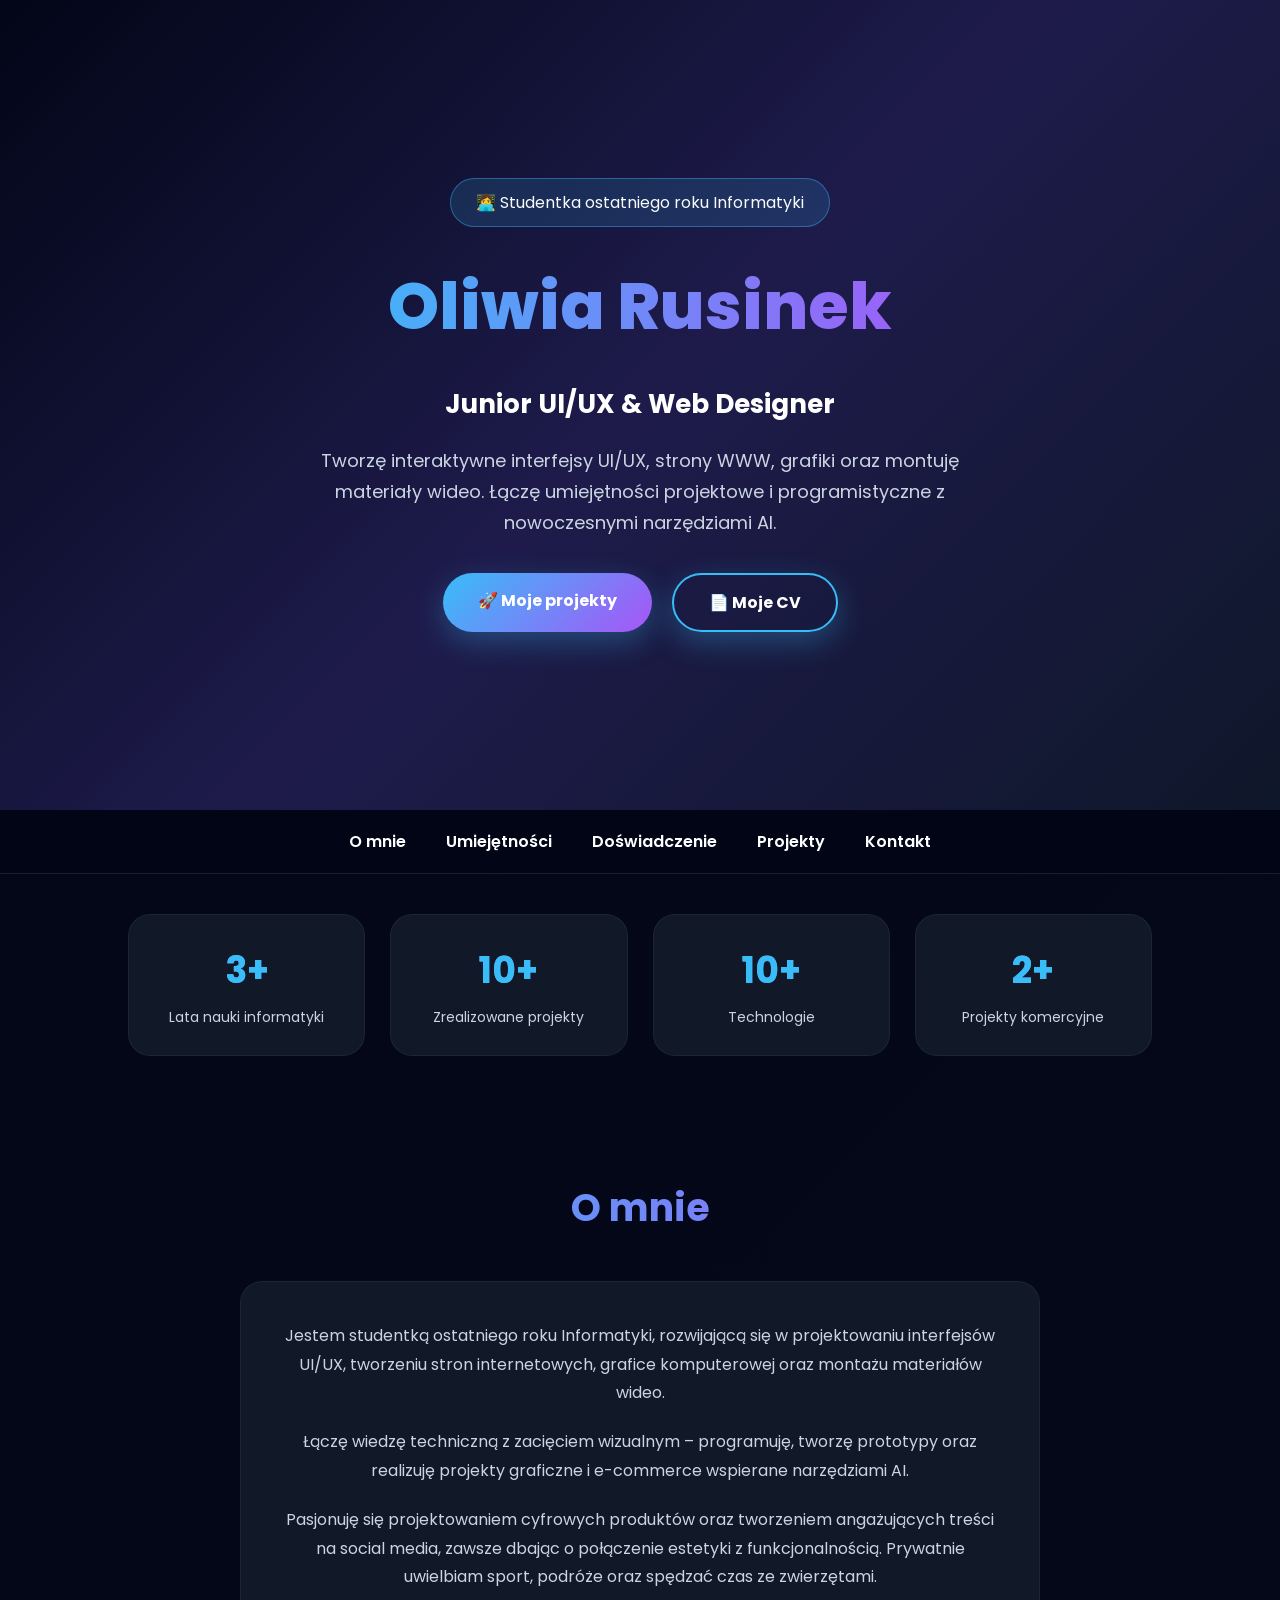
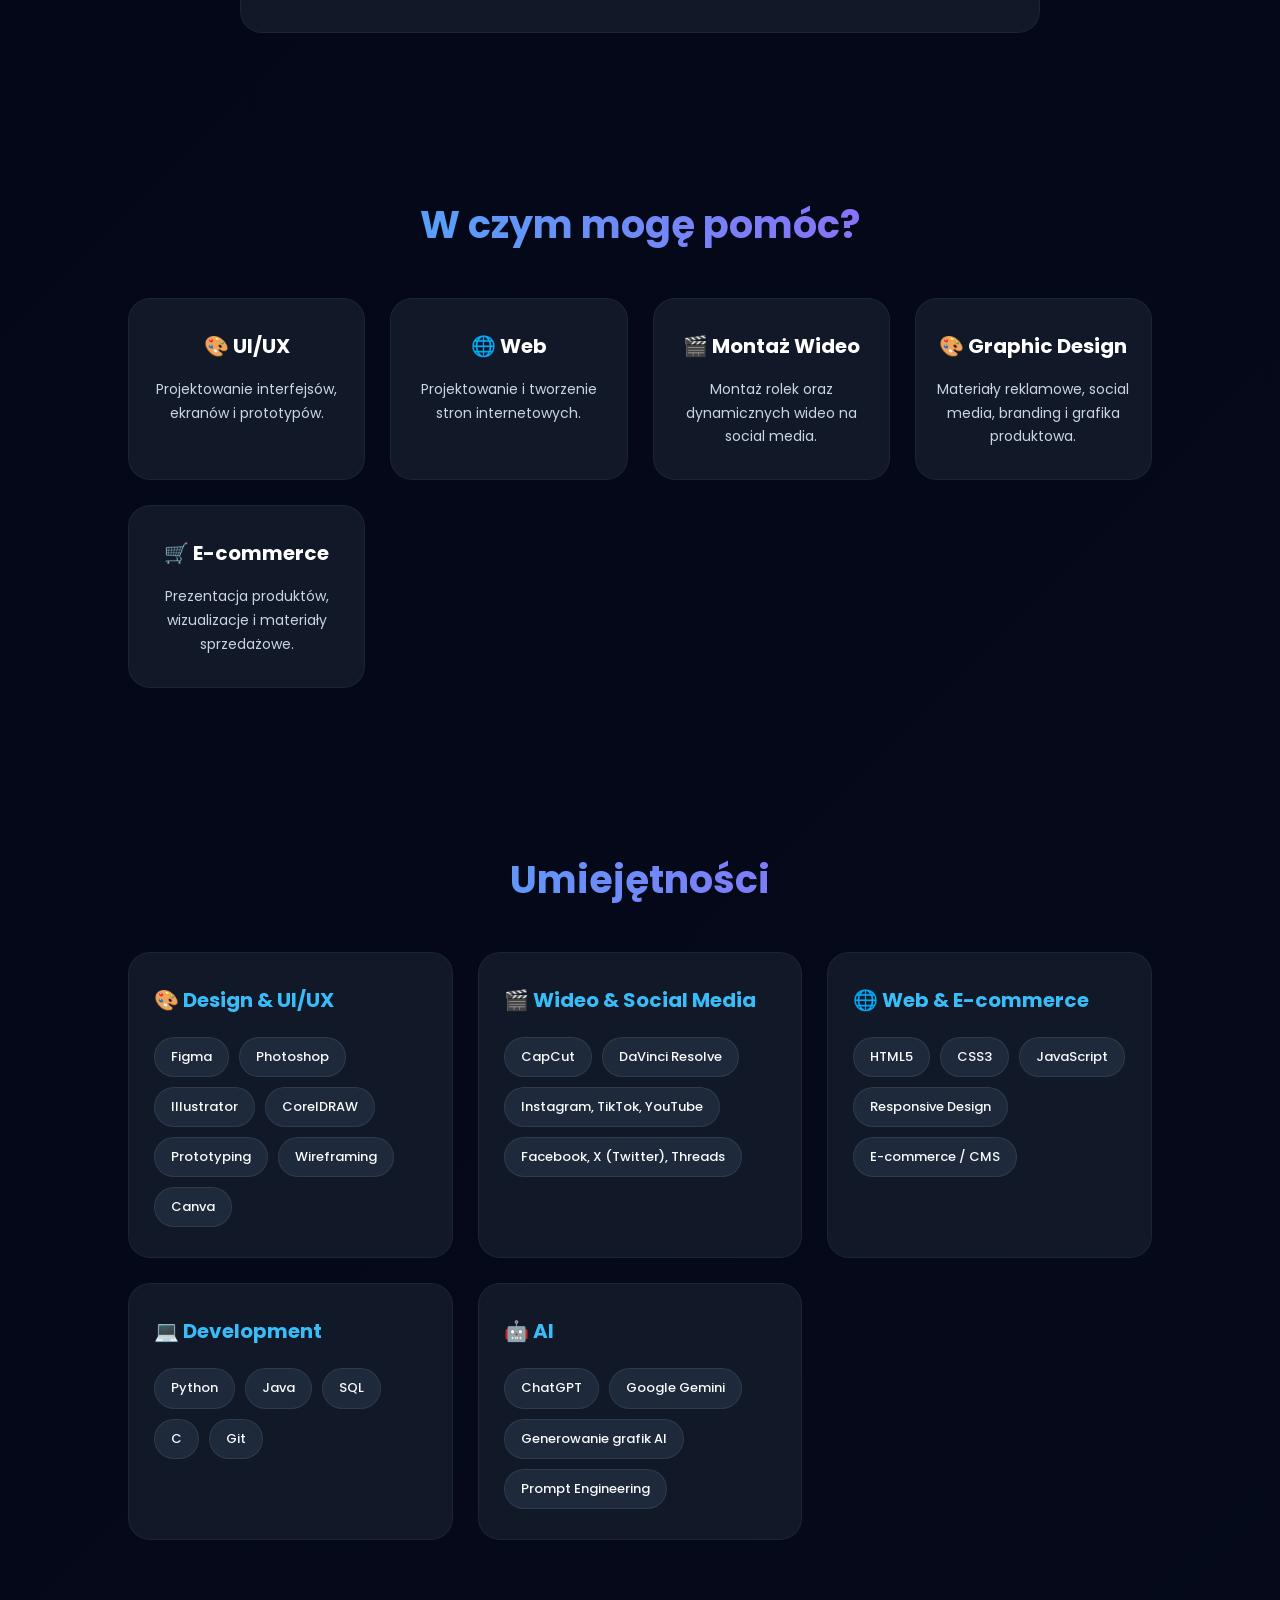
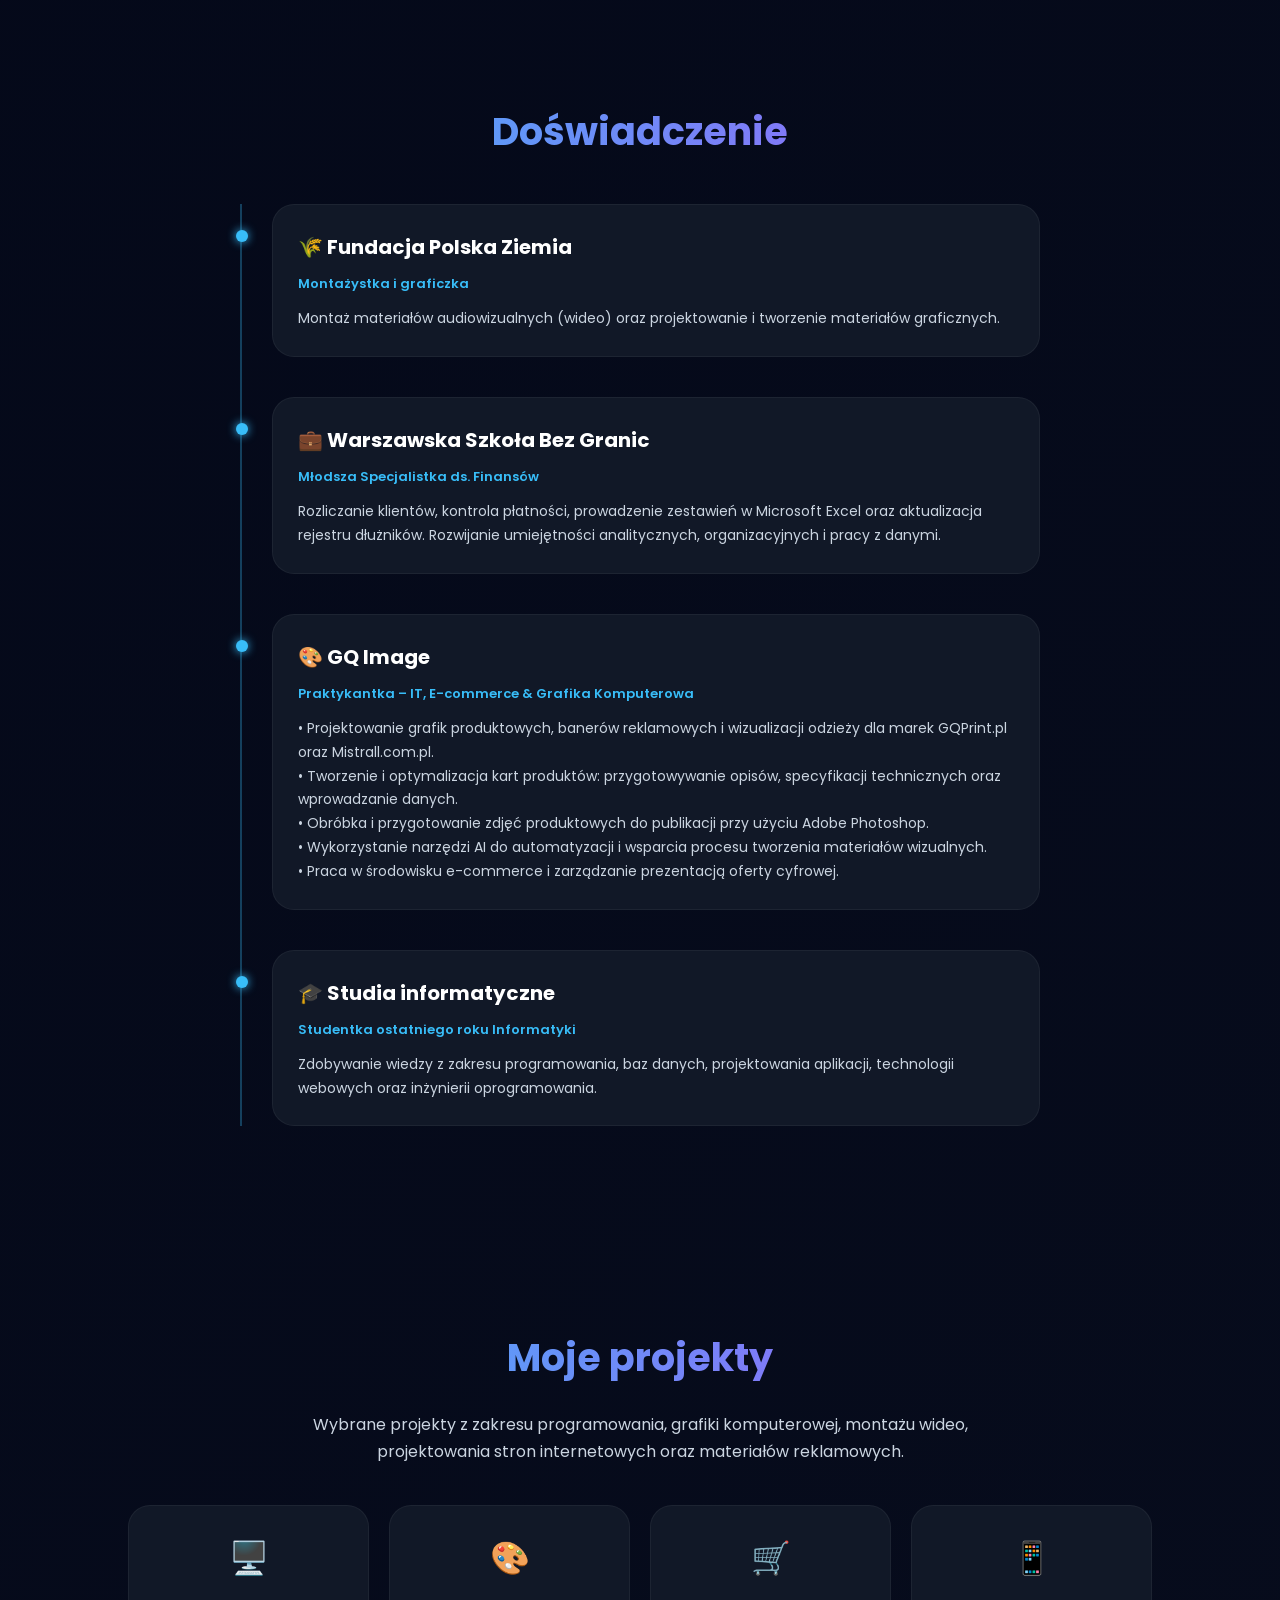
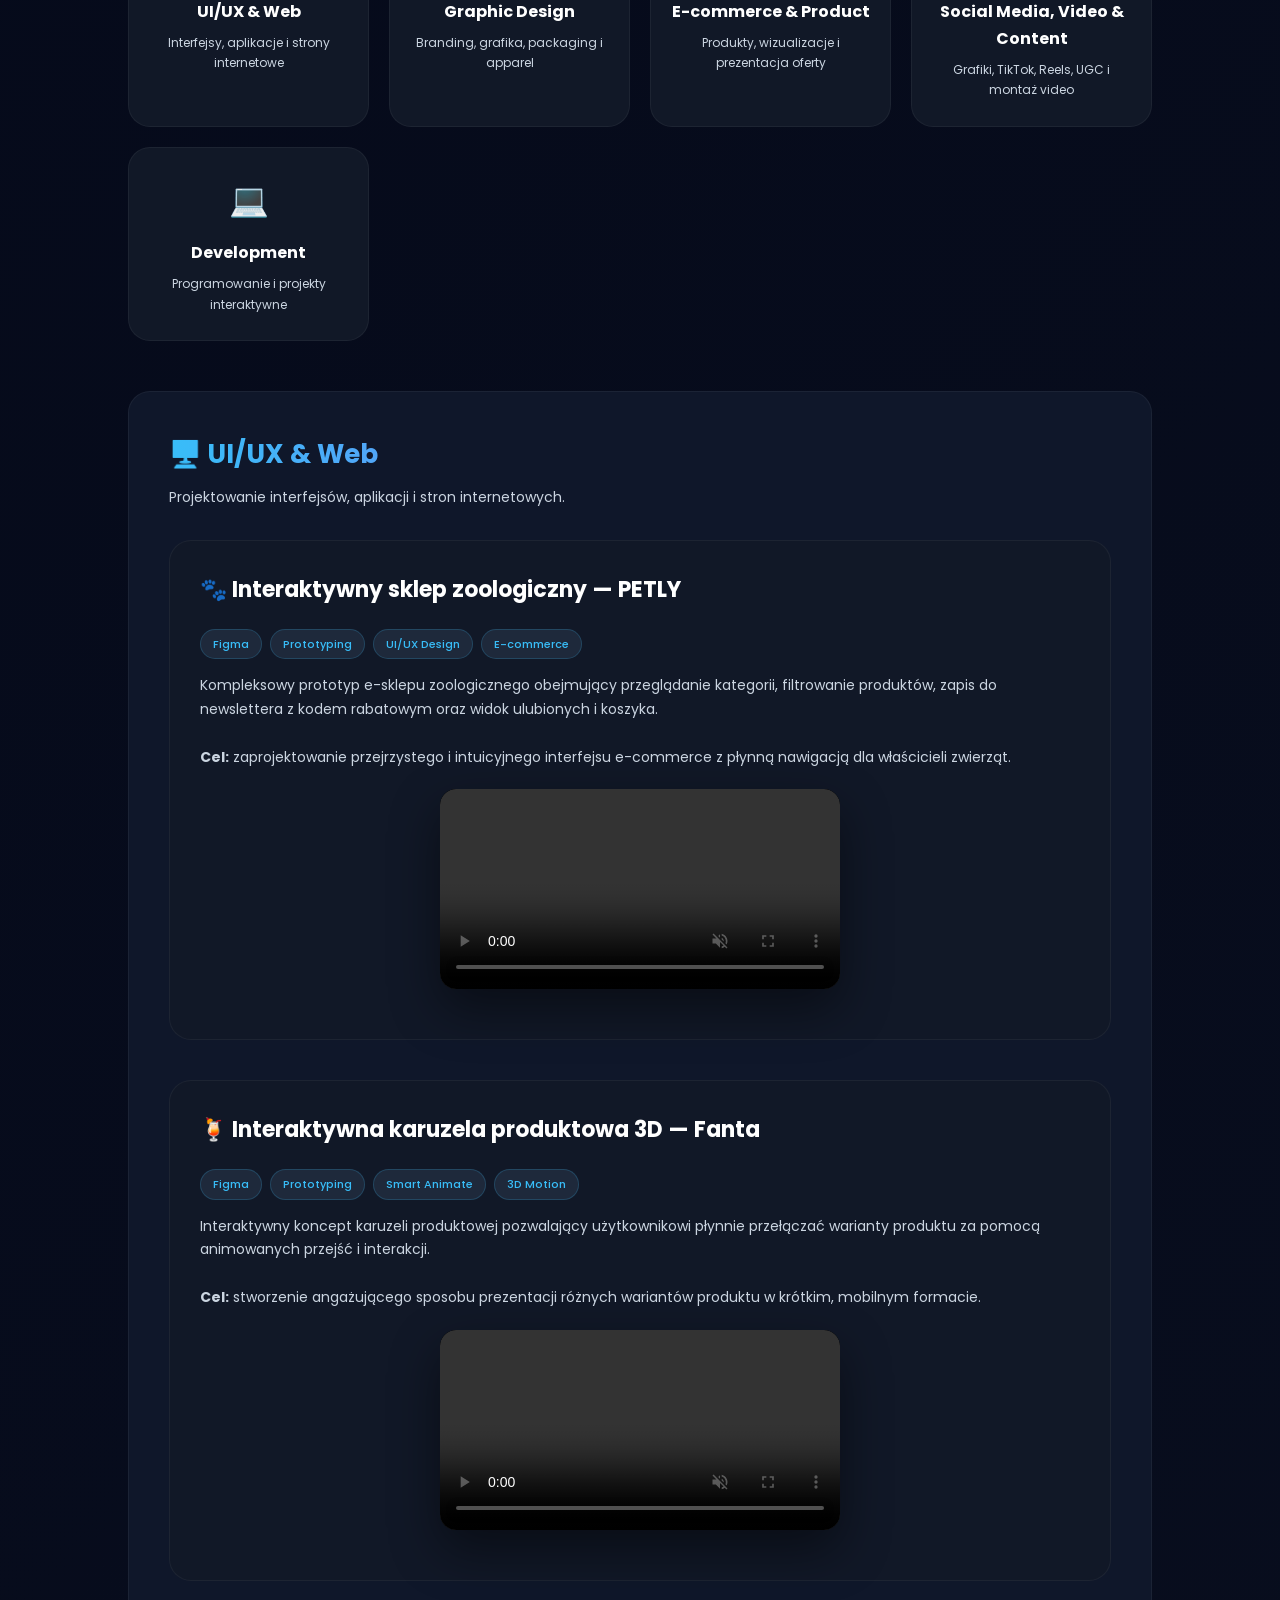
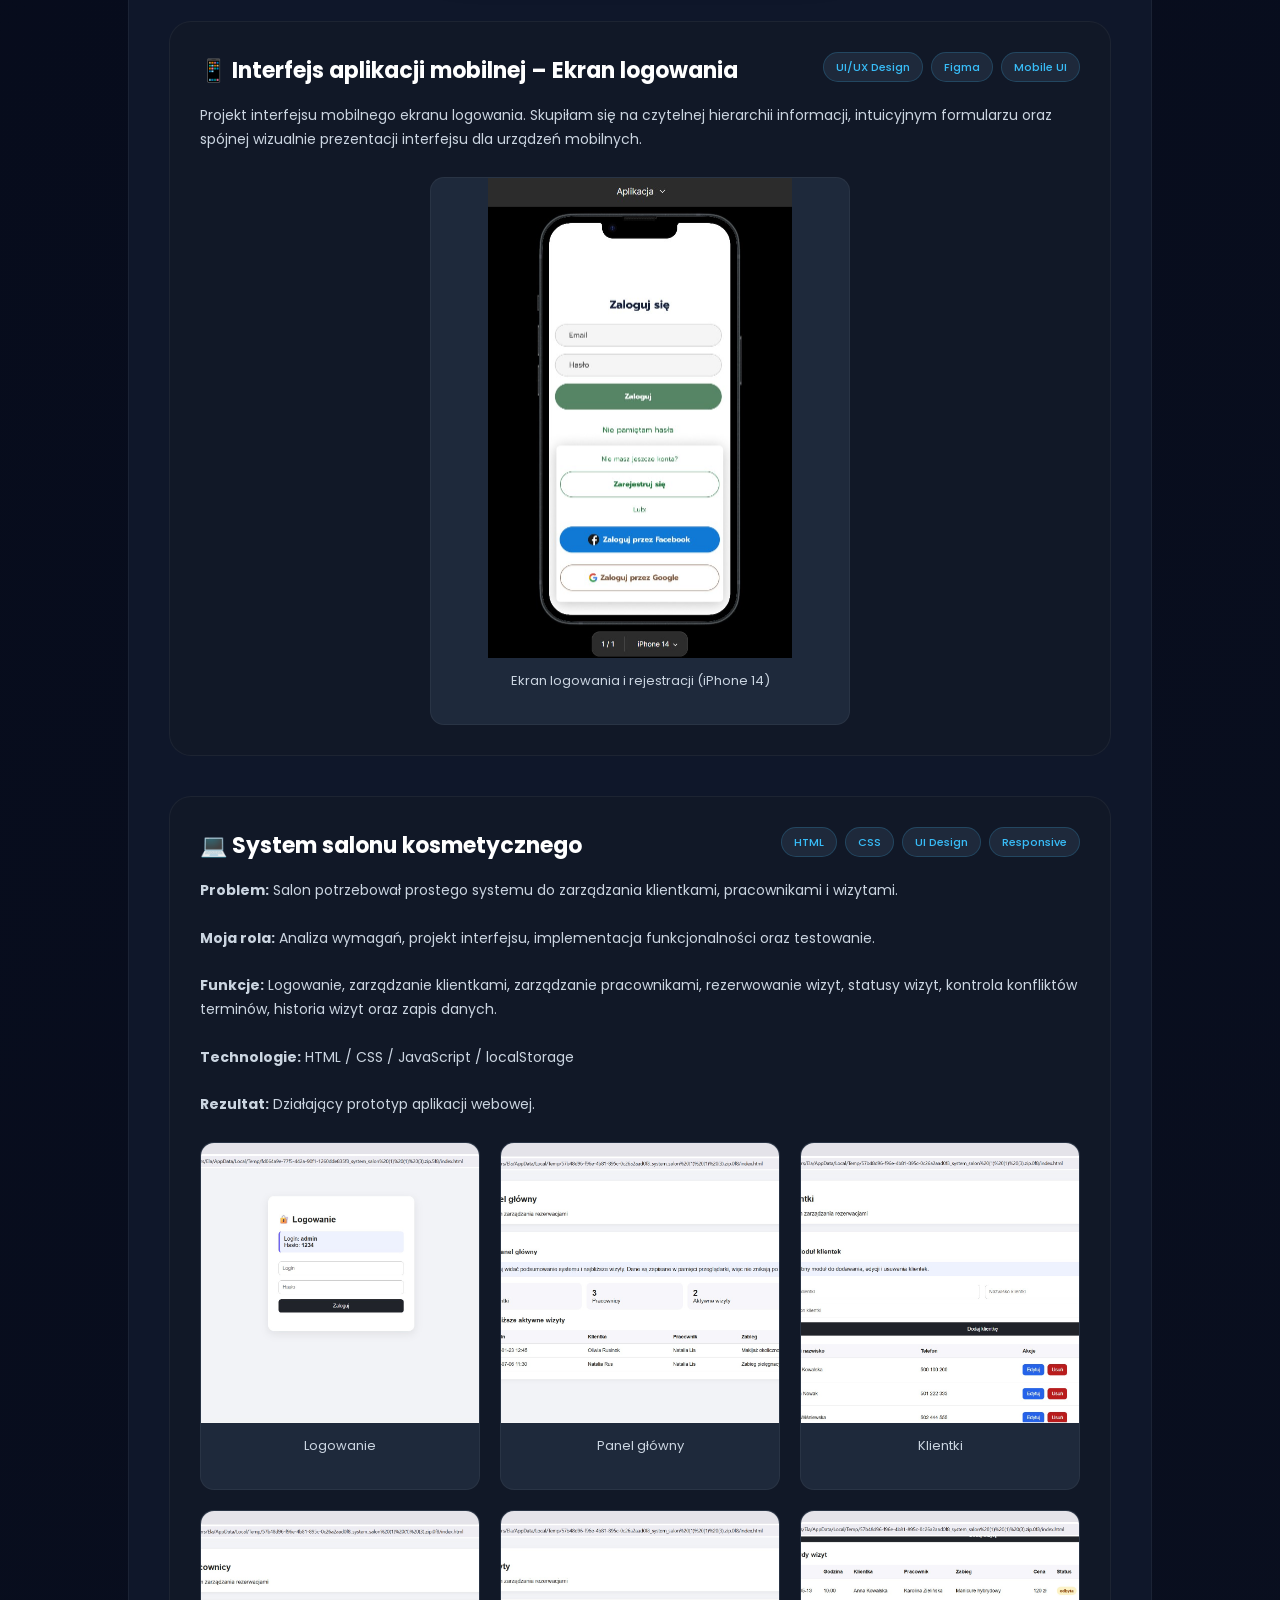
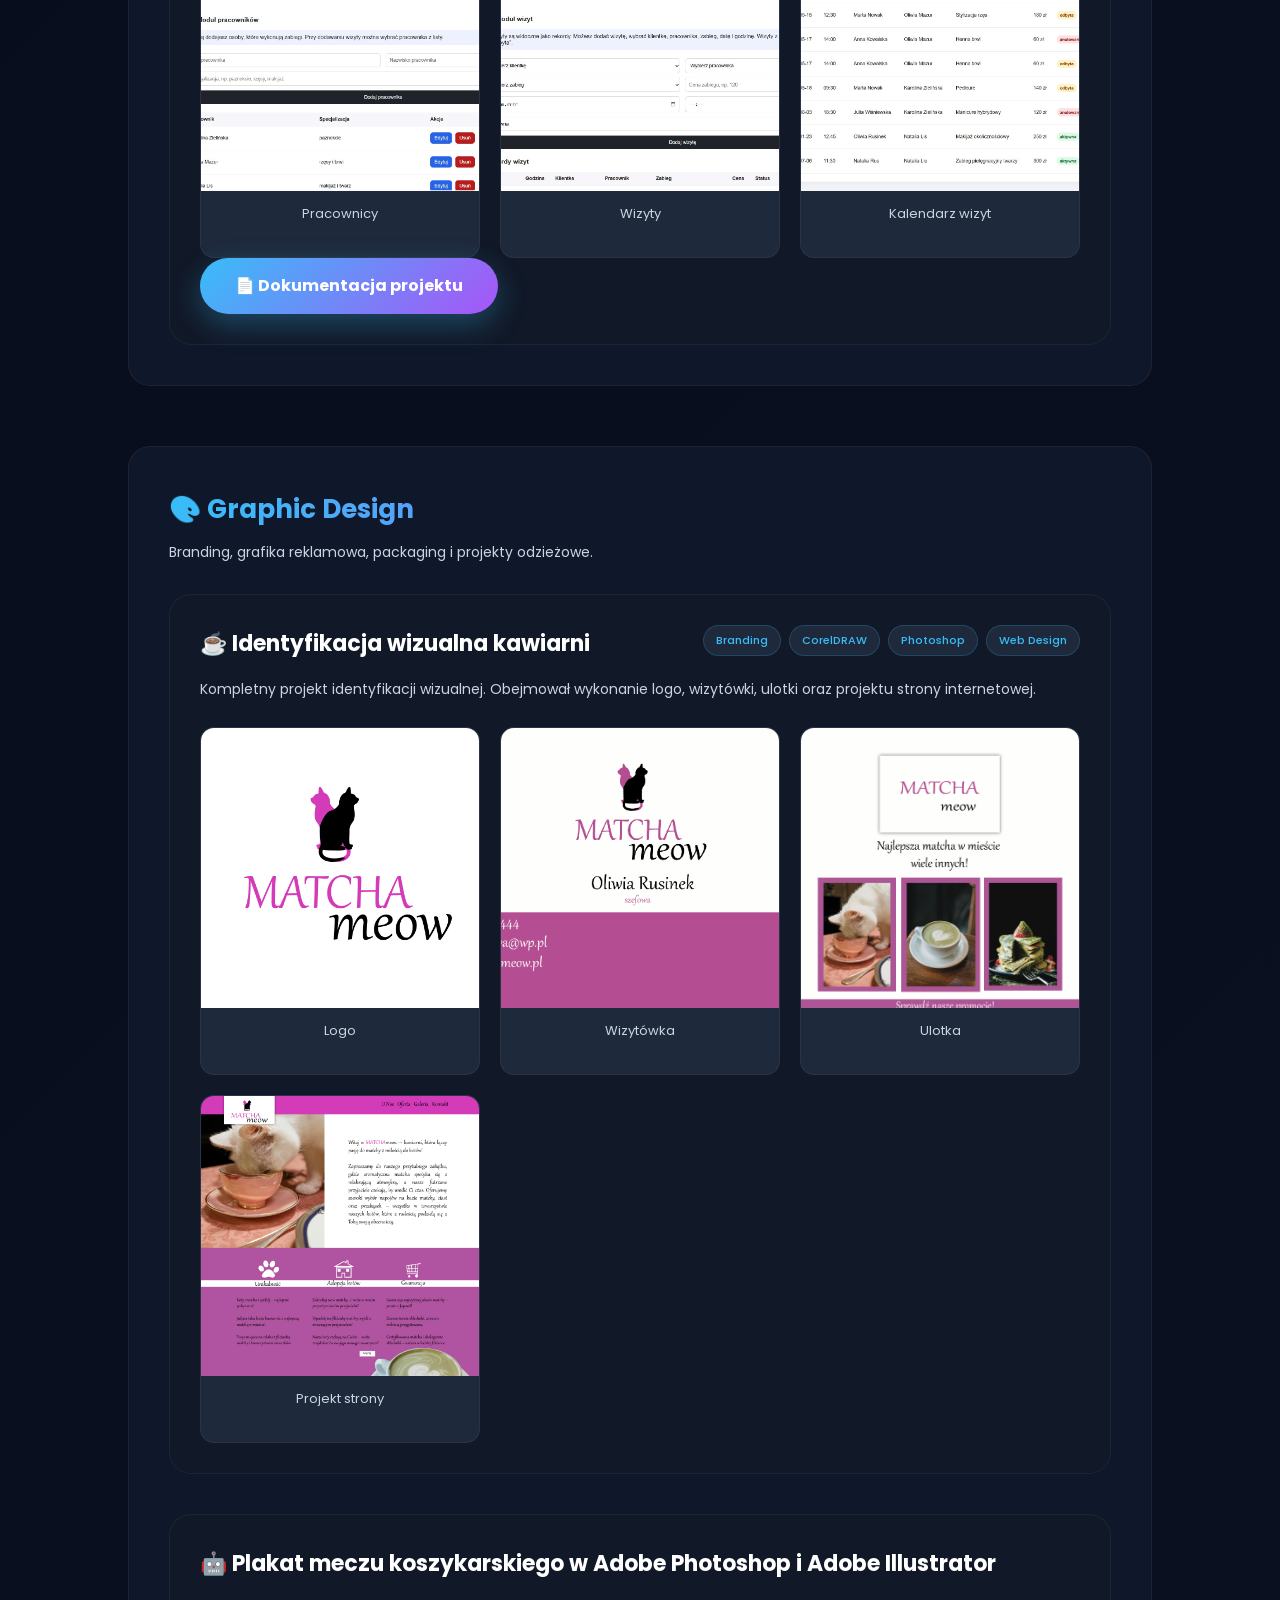
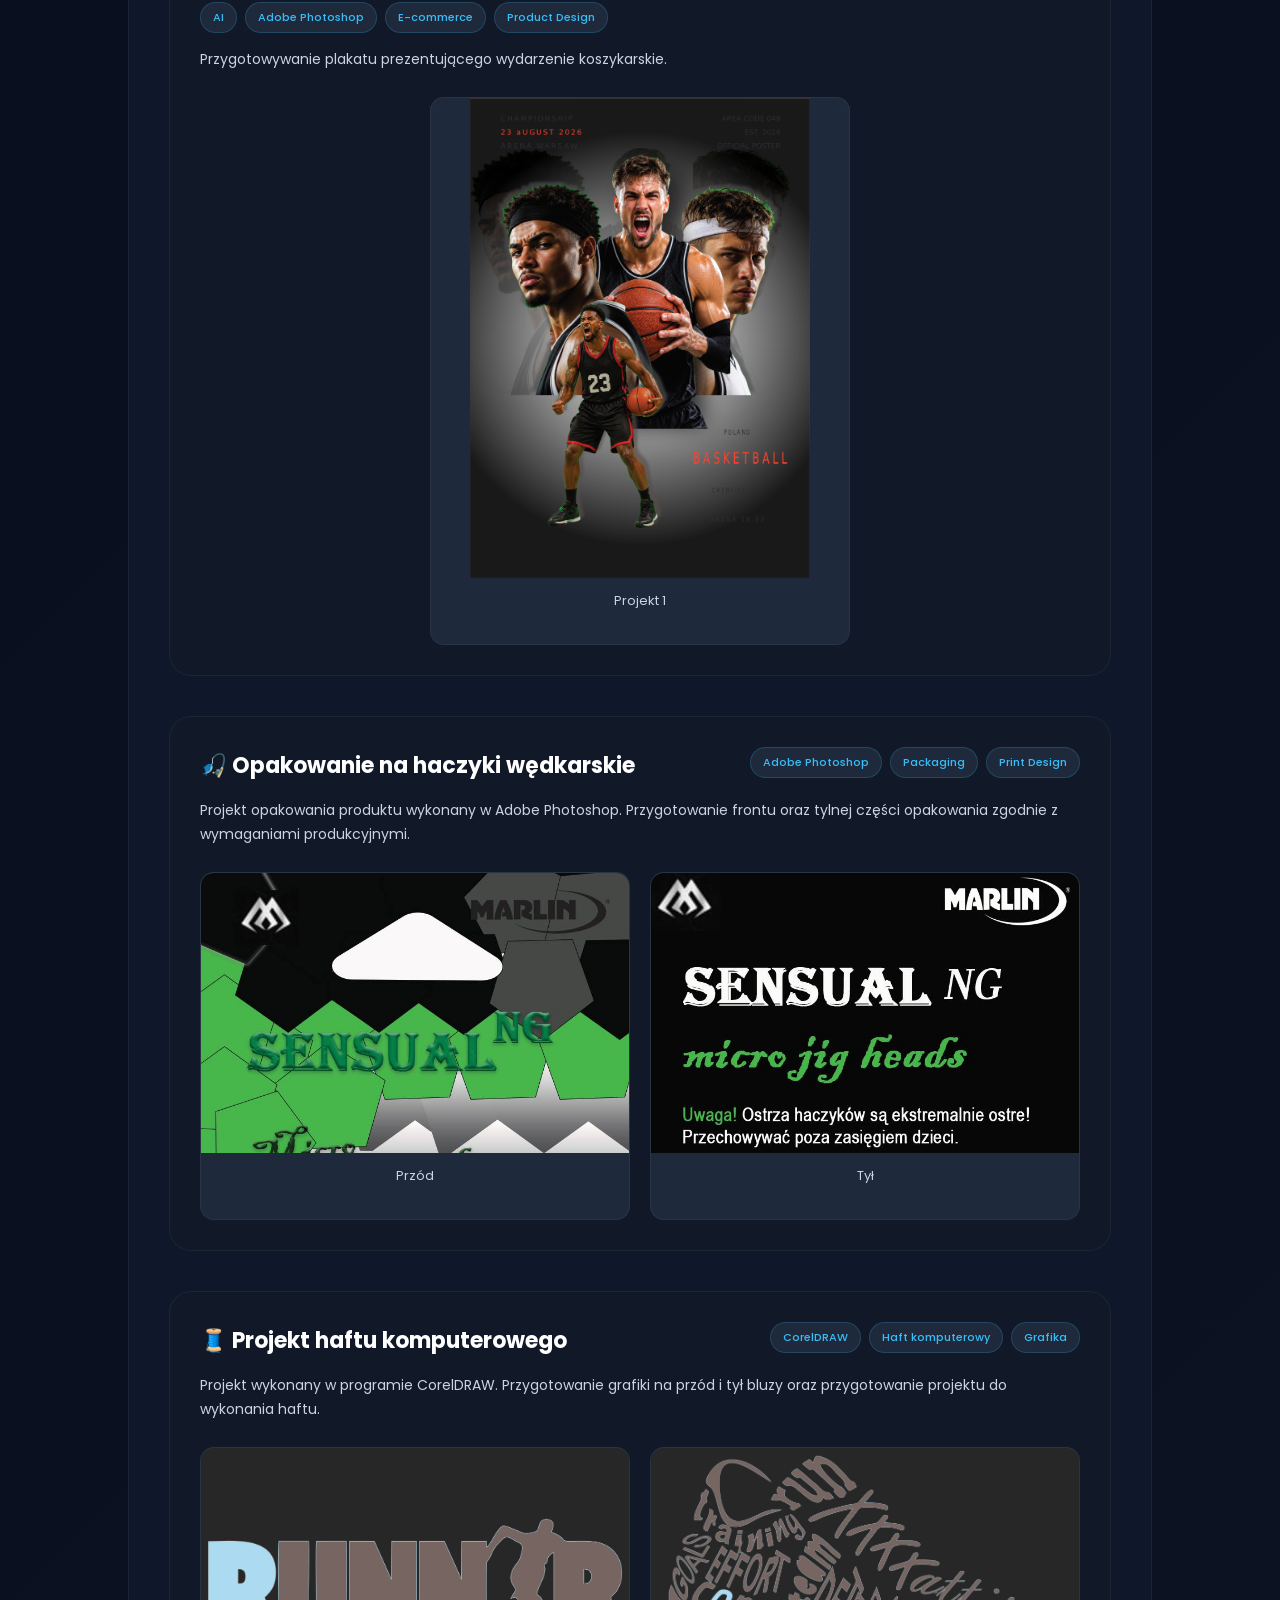
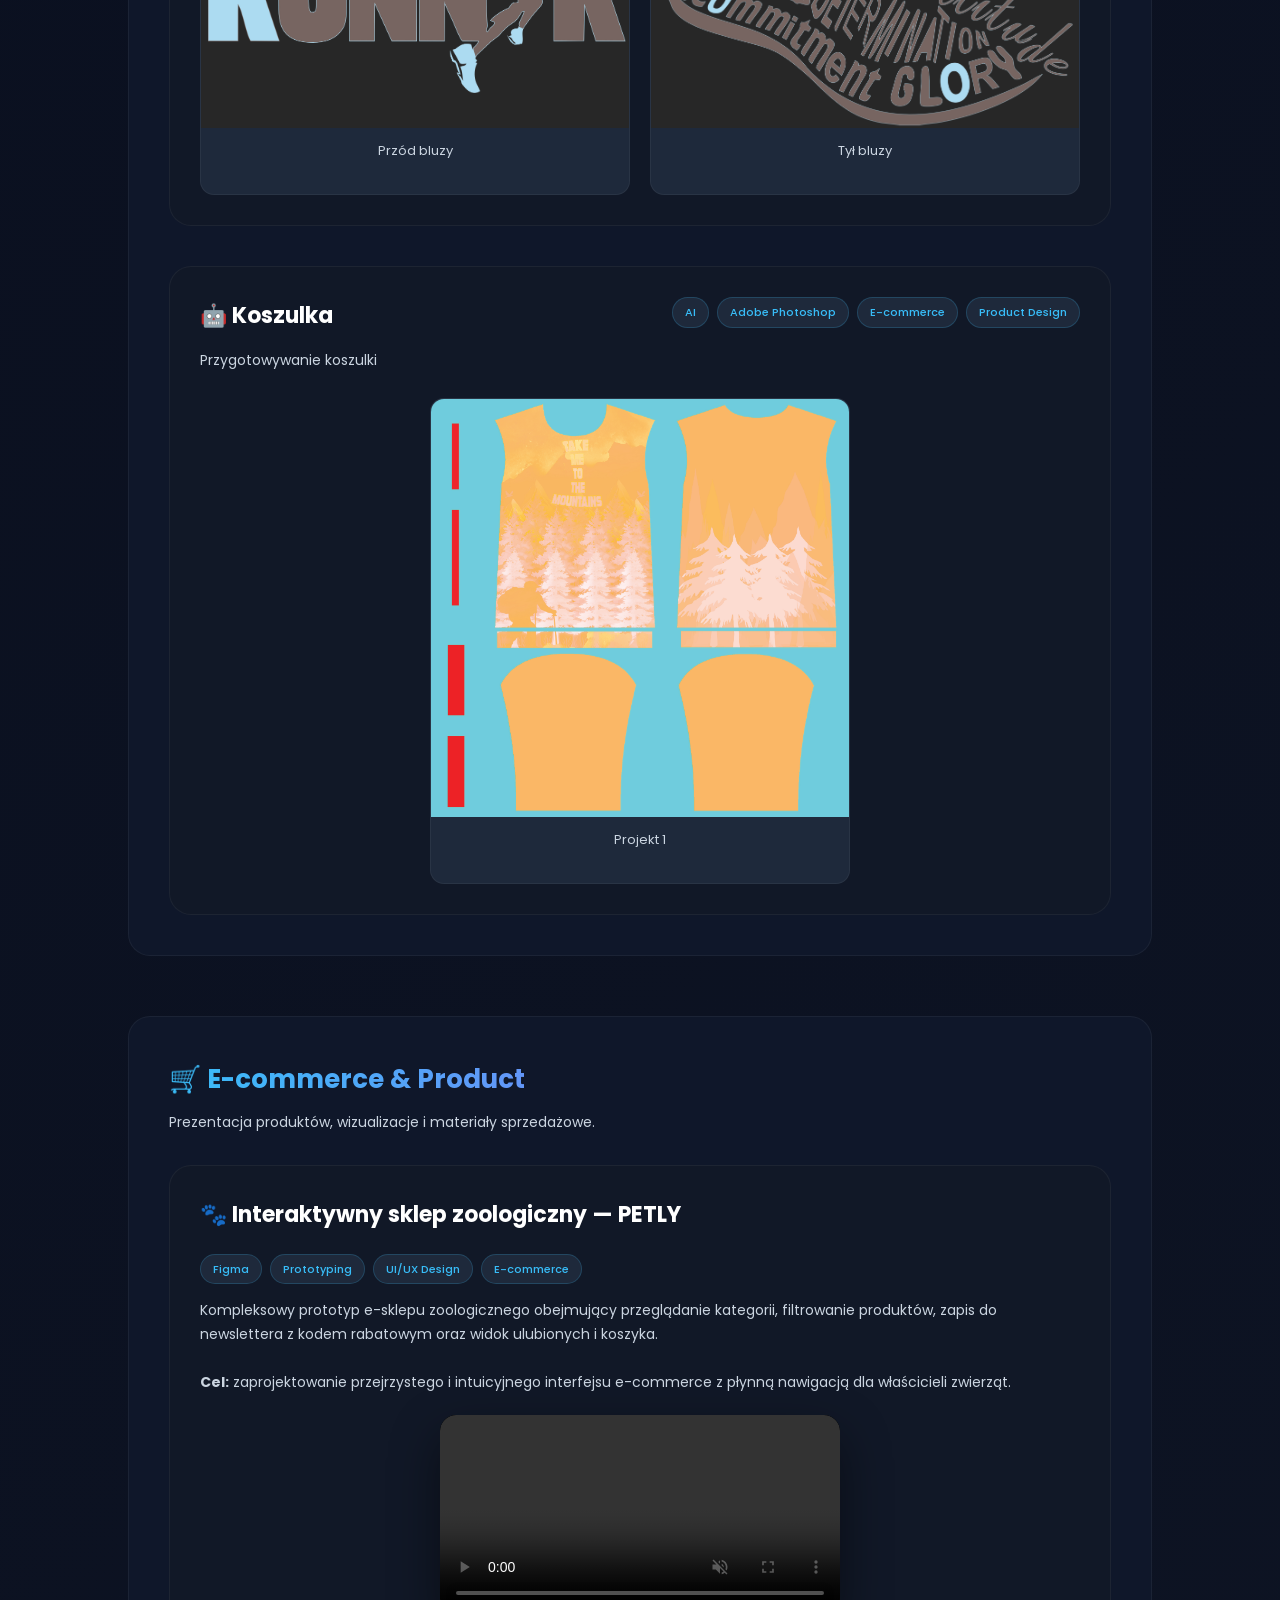
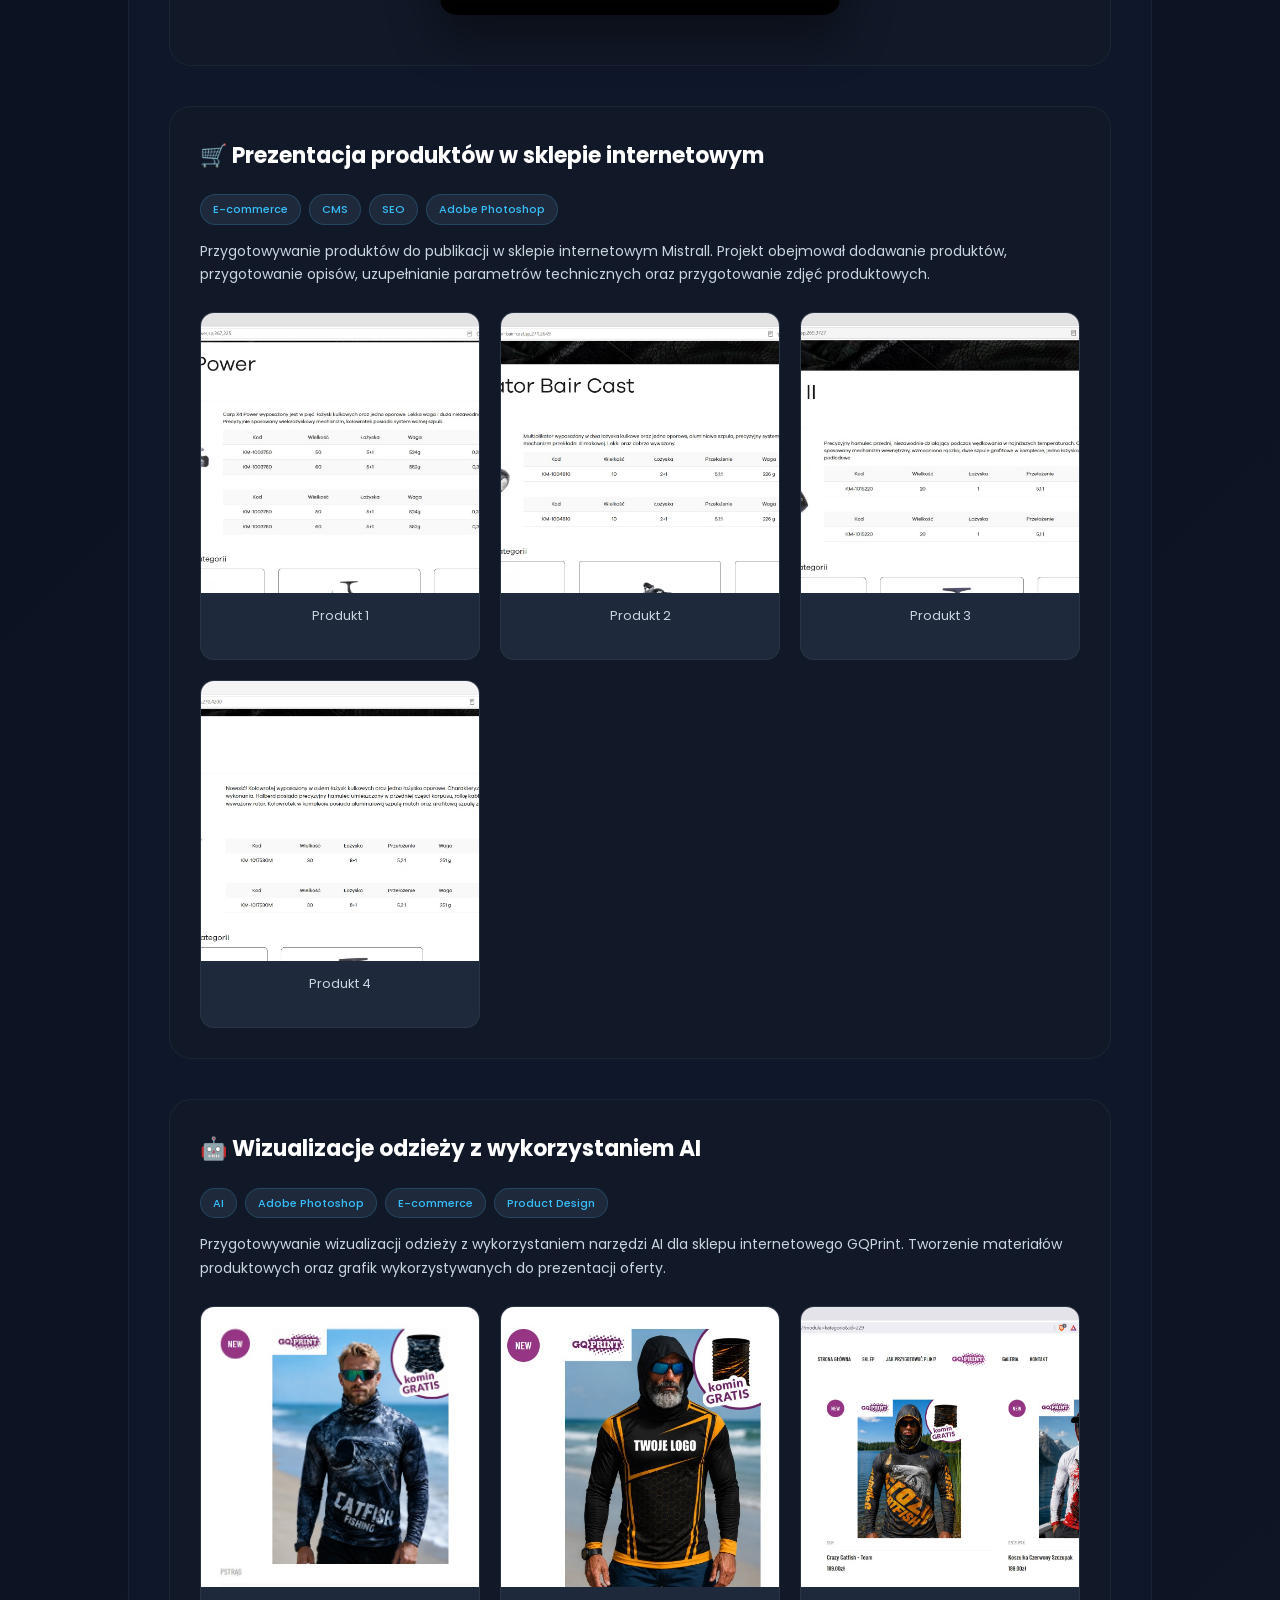
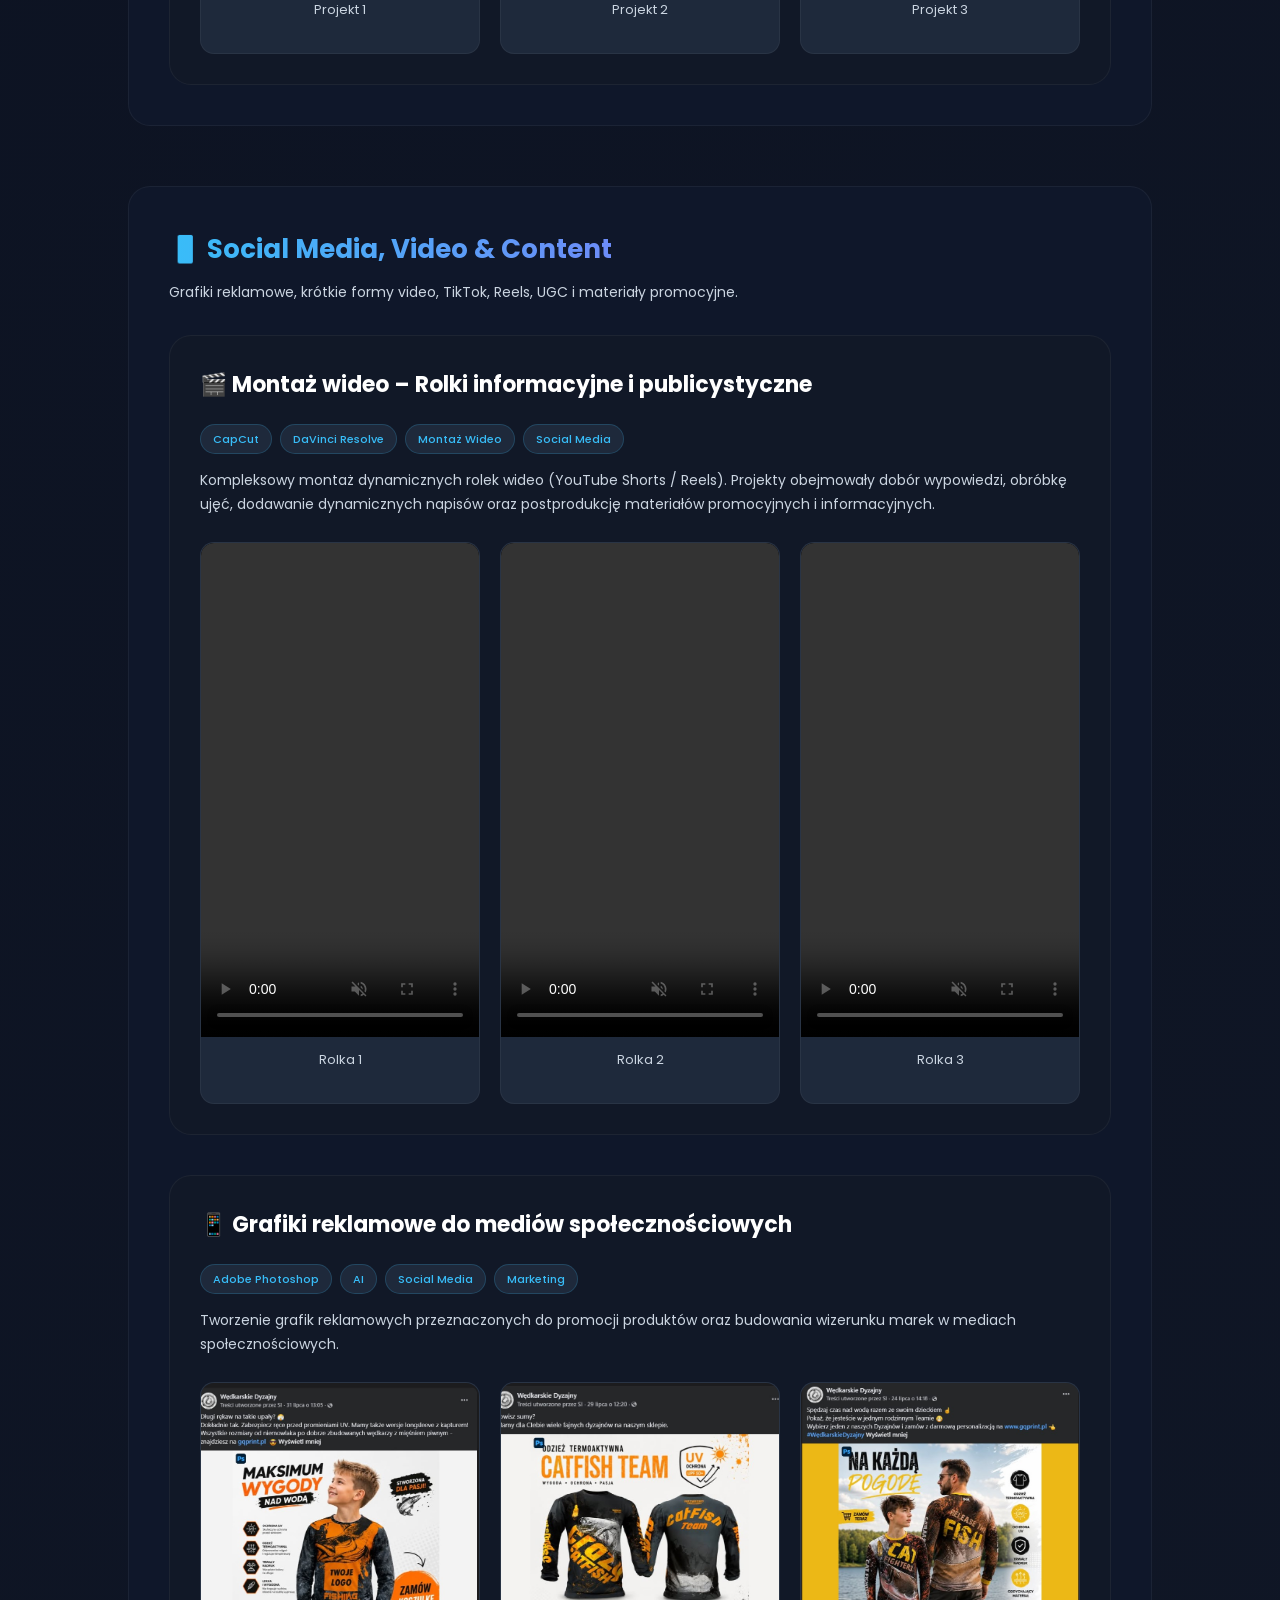
==== commit 60155a7e: "Add files via upload" ====
--- a/index.html
+++ b/index.html
@@ -145,6 +145,7 @@
           <span>CapCut</span>
           <span>DaVinci Resolve</span>
           <span>Instagram, TikTok, YouTube</span>
+          <span>Facebook, X (Twitter), Threads</span>
         </div>
       </div>
 
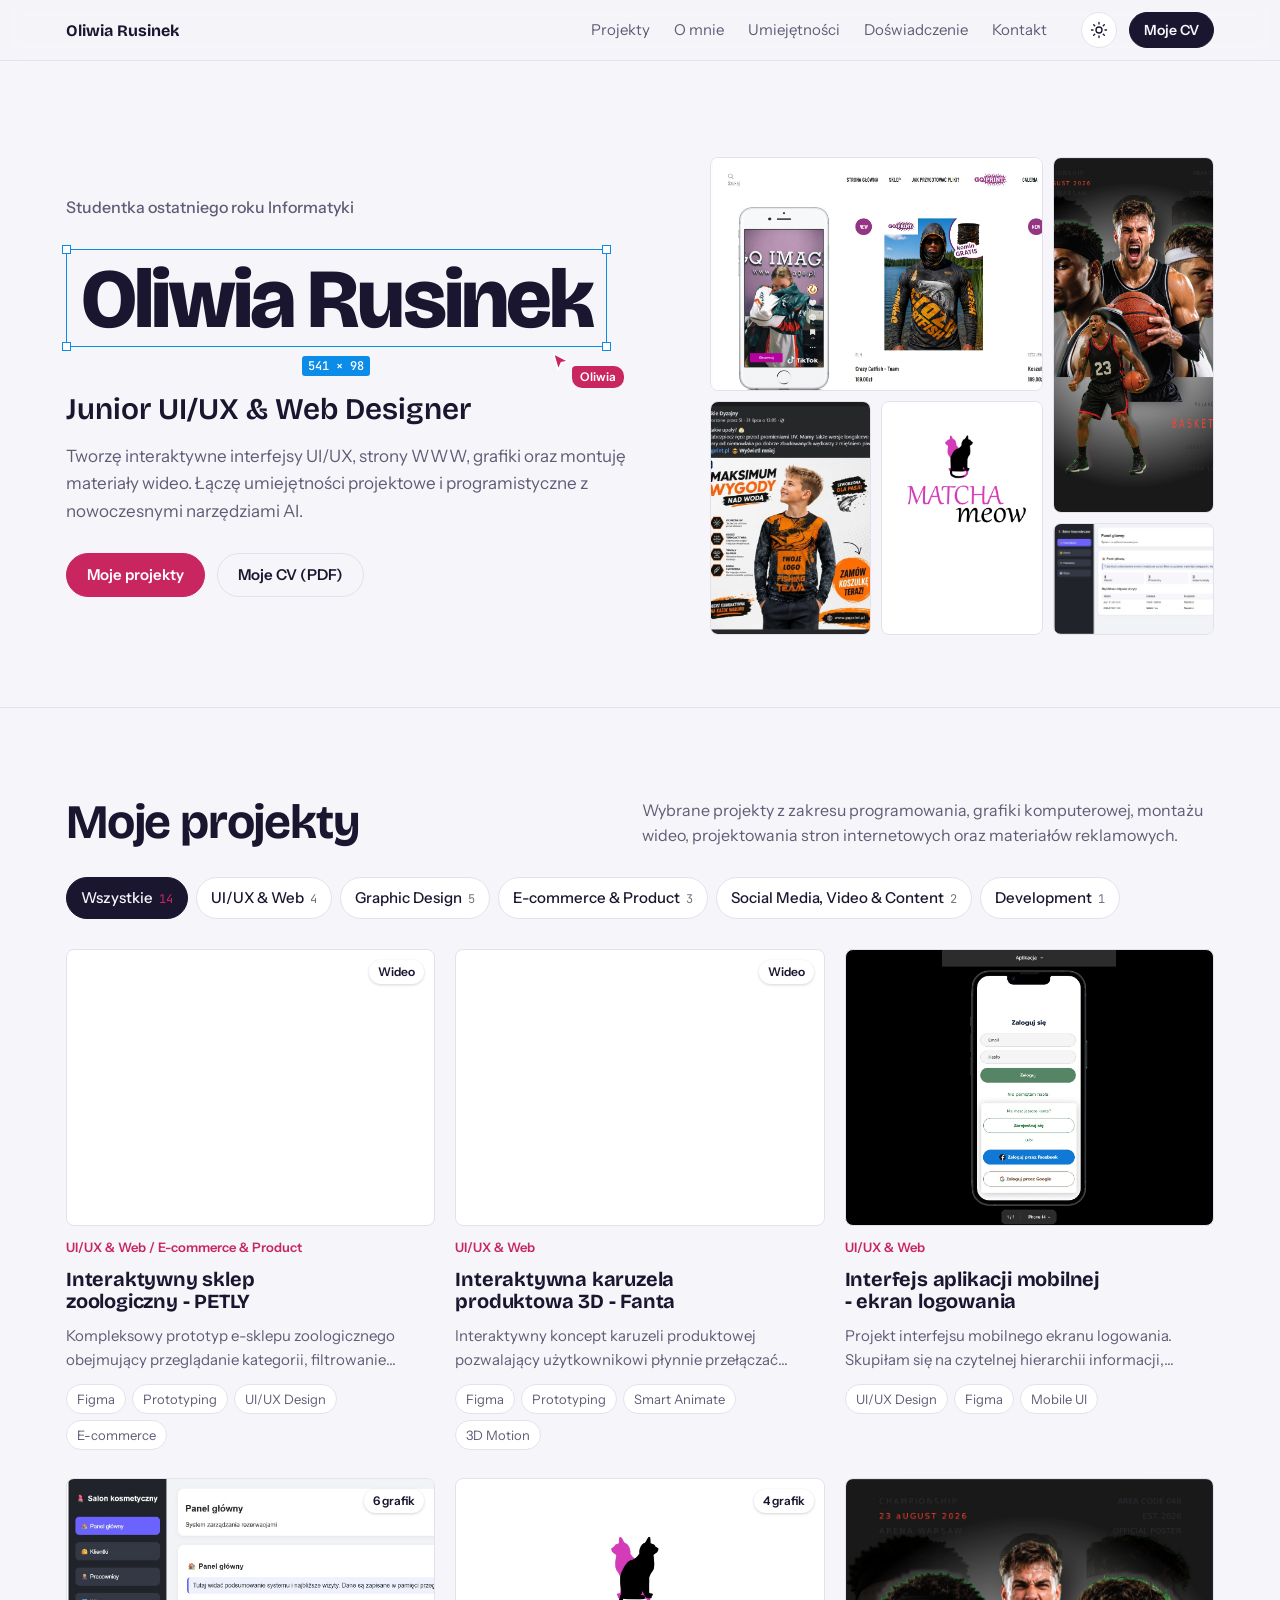
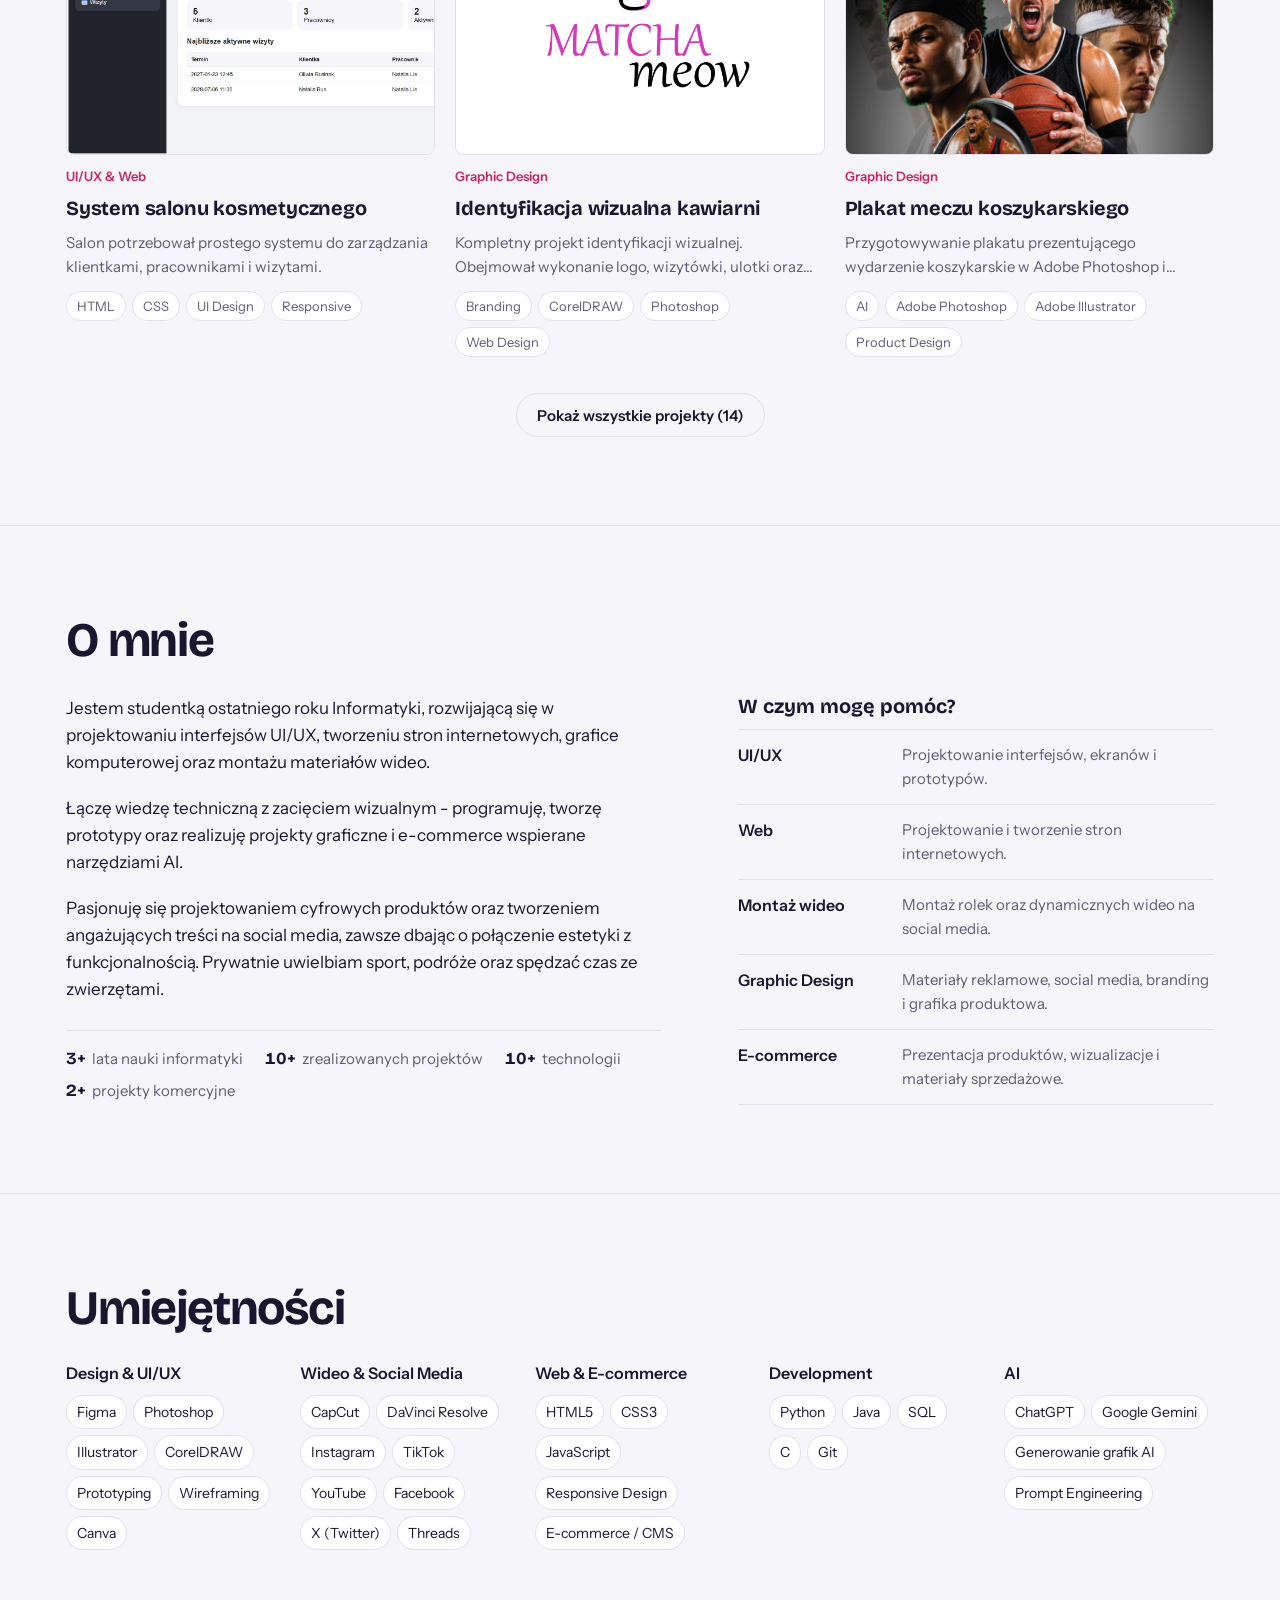
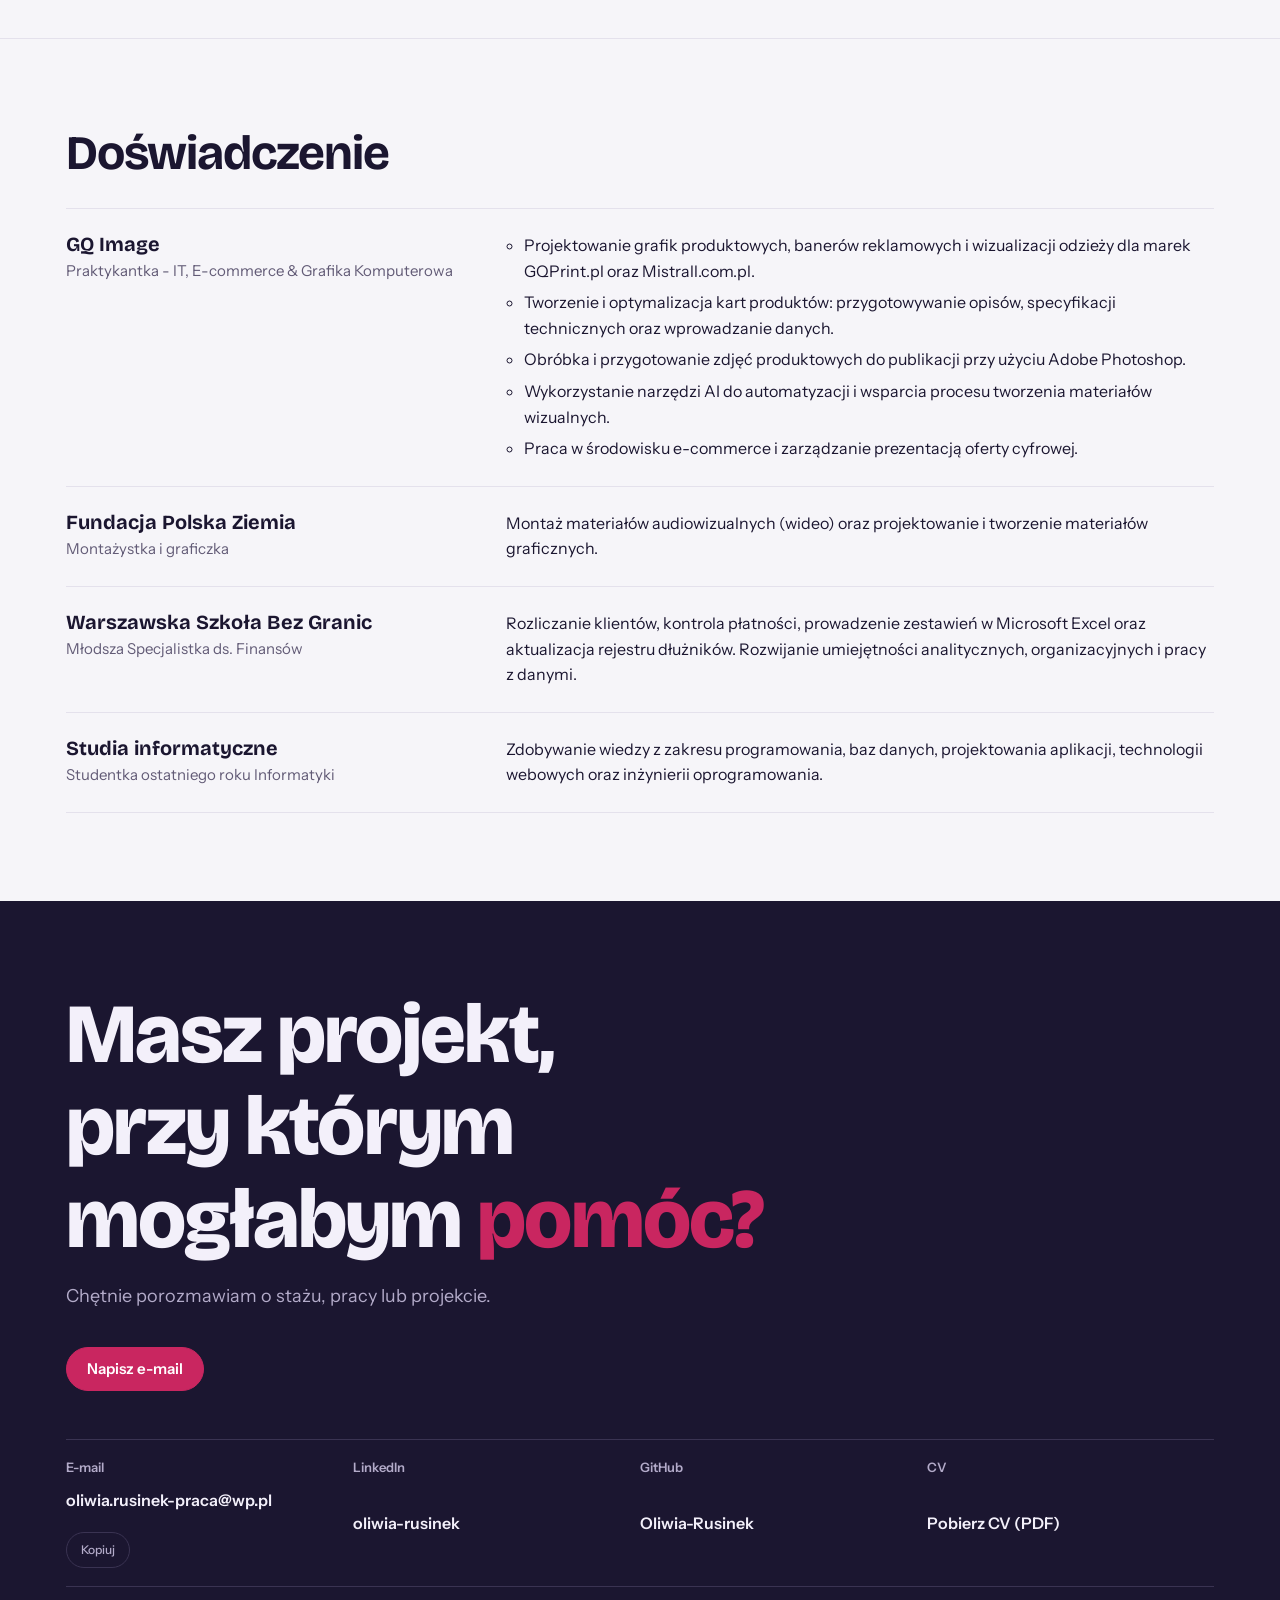
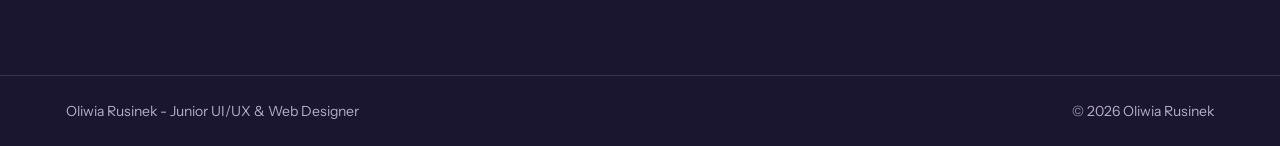
==== commit 37173fbe: "Add files via upload" ====
--- a/index.html
+++ b/index.html
@@ -1,847 +1,1224 @@
-<!DOCTYPE html>
+<!doctype html>
 <html lang="pl">
-
 <head>
-  <meta charset="UTF-8">
-  <meta name="viewport" content="width=device-width, initial-scale=1.0">
-  <title>Portfolio - Oliwia Rusinek</title>
-
-  <link rel="stylesheet" href="style.css">
-
-  <link rel="preconnect" href="https://fonts.googleapis.com">
-  <link rel="preconnect" href="https://fonts.gstatic.com" crossorigin>
-  <link href="https://fonts.googleapis.com/css2?family=Poppins:wght@300;400;500;600;700;800&display=swap" rel="stylesheet">
+<meta charset="utf-8">
+<meta name="viewport" content="width=device-width, initial-scale=1, viewport-fit=cover">
+<title>Oliwia Rusinek - Portfolio</title>
+<link rel="preconnect" href="https://fonts.googleapis.com">
+<link rel="preconnect" href="https://fonts.gstatic.com" crossorigin>
+<link rel="stylesheet" href="https://fonts.googleapis.com/css2?family=Bricolage+Grotesque:opsz,wght@12..96,600;12..96,700;12..96,800&family=Instrument+Sans:wght@400;500;600&family=JetBrains+Mono:wght@400;500&display=swap">
+<style>
+/* Layout: work-first. Hero with live selection frame + project mosaic, then a filterable card grid opening a side sheet; profile sections stay compact */
+:root {
+  --bg: #f6f5f9;
+  --surface: #ffffff;
+  --ink: #1b1630;
+  --muted: #625b76;
+  --line: #e4e1ec;
+  --accent: #c92660;
+  --accent-ink: #ffffff;
+  --accent-soft: #fde7ef;
+  --select: #0b8ce9;
+  --select-ink: #ffffff;
+  --band-bg: #1b1630;
+  --band-fg: #f3f0fa;
+  --band-muted: #b3abc9;
+  --band-line: #3a3352;
+  --scrim: rgba(20, 16, 36, 0.55);
+  --font-display: "Bricolage Grotesque", "Segoe UI", system-ui, sans-serif;
+  --font-body: "Instrument Sans", "Segoe UI", system-ui, sans-serif;
+  --font-mono: "JetBrains Mono", ui-monospace, Consolas, monospace;
+  --step--1: 0.8125rem;
+  --step-0: 1rem;
+  --step-1: 1.25rem;
+  --step-2: clamp(1.5rem, 3vw, 1.875rem);
+  --step-3: clamp(2rem, 4.5vw, 3rem);
+  --step-4: clamp(2.75rem, 7.5vw, 5.25rem);
+  --radius: 8px;
+  --header-h: 60px;
+  color-scheme: light;
+}
+@media (prefers-color-scheme: dark) {
+  :root:not([data-theme="light"]) {
+    --bg: #120f1c; --surface: #1c1829; --ink: #eeeaf6; --muted: #a49db8; --line: #2d2840;
+    --accent: #ff5c93; --accent-ink: #1b0b14; --accent-soft: #3a1828;
+    --select: #3aa9ff; --select-ink: #0b1220;
+    --band-bg: #221d33; --band-fg: #f3f0fa; --band-muted: #b3abc9; --band-line: #3a3352;
+    --scrim: rgba(0, 0, 0, 0.65);
+    color-scheme: dark;
+  }
+}
+:root[data-theme="dark"] {
+  --bg: #120f1c; --surface: #1c1829; --ink: #eeeaf6; --muted: #a49db8; --line: #2d2840;
+  --accent: #ff5c93; --accent-ink: #1b0b14; --accent-soft: #3a1828;
+  --select: #3aa9ff; --select-ink: #0b1220;
+  --band-bg: #221d33; --band-fg: #f3f0fa; --band-muted: #b3abc9; --band-line: #3a3352;
+  --scrim: rgba(0, 0, 0, 0.65);
+  color-scheme: dark;
+}
+
+* { box-sizing: border-box; }
+[hidden] { display: none !important; }
+html { scroll-padding-top: calc(var(--header-h) + 16px); overflow-anchor: none; }
+body {
+  margin: 0;
+  background: var(--bg);
+  color: var(--ink);
+  font: 400 var(--step-0)/1.6 var(--font-body);
+  -webkit-font-smoothing: antialiased;
+}
+body.locked { overflow: hidden; }
+img, video { max-width: 100%; display: block; }
+a { color: inherit; }
+h1, h2, h3 { font-family: var(--font-display); line-height: 1.1; margin: 0; text-wrap: balance; }
+p { margin: 0; }
+button { font: inherit; color: inherit; }
+:focus-visible { outline: 2px solid var(--select); outline-offset: 3px; border-radius: 3px; }
+
+.wrap {
+  max-width: 1180px;
+  margin-inline: auto;
+  padding-left: max(16px, env(safe-area-inset-left, 0px));
+  padding-right: max(16px, env(safe-area-inset-right, 0px));
+}
+.label {
+  font: 600 var(--step--1)/1.4 var(--font-body);
+  color: var(--muted);
+}
+.label.accent { color: var(--accent); }
+.eyebrow { font-weight: 500; color: var(--muted); }
+.theme-toggle {
+  width: 36px; height: 36px; flex: none; display: grid; place-items: center; cursor: pointer;
+  border-radius: 999px; border: 1px solid var(--line); background: var(--surface); color: var(--ink);
+}
+.theme-toggle:hover { border-color: var(--ink); }
+.theme-toggle svg { width: 18px; height: 18px; fill: none; stroke: currentColor; stroke-width: 1.8; stroke-linecap: round; }
+.theme-toggle .moon { display: none; }
+:root[data-theme="dark"] .theme-toggle .sun { display: none; }
+:root[data-theme="dark"] .theme-toggle .moon { display: block; }
+@media (prefers-color-scheme: dark) {
+  :root:not([data-theme="light"]) .theme-toggle .sun { display: none; }
+  :root:not([data-theme="light"]) .theme-toggle .moon { display: block; }
+}
+
+body::before {
+  content: ""; position: fixed; inset: 0 0 auto; height: env(safe-area-inset-top, 0px); z-index: 10; background: var(--bg);
+}
+.topbar {
+  position: sticky; top: env(safe-area-inset-top, 0px); z-index: 5;
+  background: color-mix(in srgb, var(--bg) 90%, transparent);
+  backdrop-filter: blur(10px);
+  border-bottom: 1px solid var(--line);
+}
+.topbar .wrap { display: flex; align-items: center; gap: 24px; min-height: var(--header-h); }
+.brand { font: 700 var(--step-0) var(--font-display); text-decoration: none; white-space: nowrap; padding-block: 10px; }
+.nav { display: flex; gap: 4px; margin-left: auto; }
+.nav a {
+  text-decoration: none; color: var(--muted); font-size: 0.9375rem; white-space: nowrap;
+  padding: 6px 10px; border-radius: 6px;
+}
+.nav a:hover { color: var(--ink); }
+.nav a[aria-current="true"] { color: var(--ink); background: var(--surface); box-shadow: inset 0 0 0 1px var(--line); }
+
+.btn {
+  display: inline-flex; align-items: center; justify-content: center; gap: 8px;
+  padding: 11px 20px; border-radius: 999px; min-height: 44px;
+  font: 600 0.9375rem var(--font-body); text-decoration: none; cursor: pointer;
+  border: 1px solid var(--accent); background: var(--accent); color: var(--accent-ink);
+  transition: background 0.15s, color 0.15s, border-color 0.15s;
+}
+.btn:hover { background: color-mix(in srgb, var(--accent) 82%, var(--ink)); }
+.btn.dark { background: var(--ink); border-color: var(--ink); color: var(--bg); }
+.btn.dark:hover { background: color-mix(in srgb, var(--ink) 80%, var(--accent)); }
+.btn.ghost { background: transparent; color: var(--ink); border-color: var(--line); }
+.btn.ghost:hover { border-color: var(--ink); }
+.btn.small { padding: 7px 14px; min-height: 36px; font-size: 0.875rem; }
+
+.topbar .wrap { gap: 12px; }
+.nav { margin-right: 12px; }
+.menu-btn {
+  display: none; min-height: 40px; padding: 0 16px; border-radius: 999px; cursor: pointer;
+  font-weight: 600; font-size: 0.9375rem; border: 1px solid var(--ink); background: var(--ink); color: var(--bg);
+}
+@media (max-width: 960px) {
+  :root { --header-h: 60px; }
+  .nav, .topbar .cv-link { display: none; }
+  .theme-toggle { margin-left: auto; width: 40px; height: 40px; }
+  .menu-btn { display: inline-flex; align-items: center; }
+}
+
+dialog.menu {
+  margin: 0; padding: 0; border: 0; width: 100%; height: 100%; max-width: none; max-height: none;
+  background: var(--bg); color: var(--ink);
+}
+dialog.menu[open] { animation: menu-in 0.22s ease-out; }
+@keyframes menu-in { from { opacity: 0; transform: translateY(-8px); } to { opacity: 1; transform: none; } }
+.menu-inner {
+  height: 100%; display: grid; grid-template-rows: auto 1fr auto;
+  padding: env(safe-area-inset-top, 0px) max(16px, env(safe-area-inset-right, 0px)) max(24px, env(safe-area-inset-bottom, 0px)) max(16px, env(safe-area-inset-left, 0px));
+}
+.menu-bar { display: flex; align-items: center; justify-content: space-between; min-height: 60px; border-bottom: 1px solid var(--line); }
+.menu-bar .menu-btn { display: inline-flex; align-items: center; background: transparent; color: var(--ink); border-color: var(--line); }
+.menu-links { display: grid; align-content: start; padding-top: 16px; }
+.menu-links a {
+  font: 700 var(--step-2)/1.1 var(--font-display); letter-spacing: -0.02em; text-decoration: none;
+  padding: 16px 0; border-bottom: 1px solid var(--line); display: flex; align-items: center; justify-content: space-between;
+}
+.menu-links a::after { content: "\2192"; font: 400 1.25rem var(--font-body); color: var(--muted); }
+.menu-links a[aria-current="true"] { color: var(--accent); }
+.menu-foot { display: grid; gap: 14px; }
+.menu-foot .btn { width: 100%; }
+.menu-mail { color: var(--muted); text-align: center; overflow-wrap: anywhere; }
+
+/* hero */
+.hero { padding-block: clamp(40px, 8vw, 96px) clamp(40px, 6vw, 72px); overflow-x: clip; }
+.hero-grid { display: grid; grid-template-columns: minmax(0, 1.15fr) minmax(0, 1fr); gap: clamp(32px, 5vw, 72px); align-items: center; }
+.hero .eyebrow { margin-bottom: 28px; }
+.cursor {
+  position: absolute; right: -18px; bottom: -42px; z-index: 1;
+  display: flex; align-items: flex-start; gap: 2px; pointer-events: none;
+  animation: cursor-in 1.1s cubic-bezier(.3,.7,.2,1) 0.3s both;
+}
+.cursor svg { width: 18px; height: 20px; flex: none; }
+.cursor svg path { fill: var(--accent); stroke: var(--surface); stroke-width: 1.5; }
+.cursor b {
+  margin-top: 14px; font: 600 0.75rem/1 var(--font-body);
+  background: var(--accent); color: var(--accent-ink); padding: 5px 8px; border-radius: 4px 10px 10px 10px;
+}
+@keyframes cursor-in {
+  from { transform: translate(90px, 60px); opacity: 0; }
+  to { transform: none; opacity: 1; }
+}
+@media (max-width: 520px) { .cursor { right: 0; } }
+.frame {
+  position: relative; display: inline-block;
+  padding: 4px 14px 0;
+  border: 1.5px solid var(--select);
+  margin-bottom: 44px; max-width: 100%;
+}
+.frame h1 { font-size: var(--step-4); font-weight: 800; letter-spacing: -0.035em; }
+.handle { position: absolute; width: 9px; height: 9px; background: var(--surface); border: 1.5px solid var(--select); }
+.handle.tl { top: -5px; left: -5px; } .handle.tr { top: -5px; right: -5px; }
+.handle.bl { bottom: -5px; left: -5px; } .handle.br { bottom: -5px; right: -5px; }
+.dims {
+  position: absolute; left: 50%; bottom: -30px; transform: translateX(-50%);
+  background: var(--select); color: var(--select-ink);
+  font: 500 0.75rem/1 var(--font-mono); padding: 4px 6px; border-radius: 3px;
+  white-space: nowrap; font-variant-numeric: tabular-nums;
+}
+.role { font: 600 var(--step-2)/1.2 var(--font-display); margin-bottom: 16px; }
+.lead { max-width: 54ch; color: var(--muted); font-size: 1.0625rem; }
+.actions { display: flex; flex-wrap: wrap; gap: 12px; margin-top: 28px; }
+
+.mosaic { display: grid; grid-template-columns: repeat(6, minmax(0, 1fr)); grid-auto-rows: clamp(70px, 9vw, 112px); gap: 10px; }
+.tile {
+  position: relative; overflow: hidden; border-radius: var(--radius); border: 1px solid var(--line);
+  background: var(--surface); padding: 0; cursor: pointer; display: block; text-decoration: none;
+}
+.tile img { width: 100%; height: 100%; object-fit: cover; object-position: top; transition: transform 0.4s ease; }
+.tile:hover img { transform: scale(1.04); }
+.tile span {
+  position: absolute; left: 8px; bottom: 8px; max-width: calc(100% - 16px);
+  font: 600 0.75rem/1.2 var(--font-body); padding: 5px 8px; border-radius: 999px;
+  background: var(--surface); color: var(--ink); white-space: nowrap; overflow: hidden; text-overflow: ellipsis;
+  opacity: 0; transform: translateY(4px); transition: opacity 0.2s, transform 0.2s;
+}
+.tile:hover span, .tile:focus-visible span { opacity: 1; transform: none; }
+.tile:nth-child(1) { grid-column: 1 / 5; grid-row: span 2; }
+.tile:nth-child(2) { grid-column: 5 / 7; grid-row: span 3; }
+.tile:nth-child(3) { grid-column: 1 / 3; grid-row: span 2; }
+.tile:nth-child(4) { grid-column: 3 / 5; grid-row: span 2; }
+.tile:nth-child(5) { grid-column: 5 / 7; grid-row: span 1; }
+
+.stats { display: flex; flex-wrap: wrap; gap: 6px 22px; margin: 8px 0 0; padding-top: 16px; border-top: 1px solid var(--line); font-size: 0.9375rem; }
+.stats div { display: flex; align-items: baseline; gap: 6px; }
+.stats dt { font: 700 1.0625rem/1 var(--font-display); color: var(--ink); font-variant-numeric: tabular-nums; }
+.stats dd { margin: 0; color: var(--muted); }
+
+@media (max-width: 900px) {
+  .hero-grid { grid-template-columns: minmax(0, 1fr); }
+  .mosaic { grid-auto-rows: clamp(64px, 16vw, 110px); }
+}
+@media (max-width: 640px) {
+  .tile span { display: none; }
+}
+@media (hover: none) { .tile span { display: none; } }
+
+/* sections */
+.section { padding-block: clamp(56px, 8vw, 88px); border-top: 1px solid var(--line); }
+.section-head { display: flex; flex-wrap: wrap; align-items: end; justify-content: space-between; gap: 12px 32px; margin-bottom: 28px; }
+.section-head .label { margin-bottom: 10px; }
+.section-head h2 { font-size: var(--step-3); font-weight: 700; letter-spacing: -0.025em; }
+.section-head p.note { color: var(--muted); max-width: 52ch; }
+
+/* projects */
+.filters {
+  display: flex; gap: 8px; margin-bottom: 28px;
+  overflow-x: auto; scrollbar-width: none; padding-bottom: 2px;
+}
+.filters::-webkit-scrollbar { display: none; }
+@media (max-width: 1100px) {
+  .filters { -webkit-mask-image: linear-gradient(to right, #000 85%, transparent); mask-image: linear-gradient(to right, #000 85%, transparent); padding-right: 40px; }
+}
+.filter {
+  flex: none; cursor: pointer; font-weight: 500; font-size: 0.9375rem;
+  padding: 8px 14px; min-height: 40px; border-radius: 999px;
+  border: 1px solid var(--line); background: var(--surface);
+}
+.filter:hover { border-color: var(--ink); }
+.filter[aria-pressed="true"] { background: var(--ink); color: var(--bg); border-color: var(--ink); }
+.filter[aria-pressed="true"] .count { color: var(--accent); opacity: 1; }
+.filter .count { font: 400 0.75rem var(--font-mono); margin-left: 6px; opacity: 0.6; }
+
+.grid { overflow-anchor: none; display: grid; grid-template-columns: repeat(auto-fill, minmax(min(100%, 300px), 1fr)); gap: 28px 20px; }
+.card { position: relative; display: grid; gap: 12px; align-content: start; min-width: 0; }
+.cover {
+  aspect-ratio: 4 / 3; max-width: 100%; overflow: hidden; border-radius: var(--radius);
+  border: 1px solid var(--line); background: var(--surface); position: relative;
+  transition: border-color 0.2s;
+}
+.cover img, .cover video { width: 100%; height: 100%; object-fit: cover; object-position: top; transition: transform 0.4s ease; }
+.cover.strip { display: grid; grid-template-columns: repeat(3, minmax(0, 1fr)); gap: 3px; background: var(--ink); }
+.cover.strip video { object-position: center 30%; }
+.cover img.cropped, .tile img.cropped { position: absolute; left: 0; width: auto; max-width: none; object-fit: fill; }
+.card:hover .cover { border-color: var(--accent); }
+.card:hover h3 a { color: var(--accent); }
+.card .label { color: var(--accent); }
+.card:hover .cover img, .card:hover .cover video { transform: scale(1.03); }
+.badge {
+  position: absolute; top: 10px; right: 10px;
+  font: 600 0.75rem/1 var(--font-body); padding: 6px 9px; border-radius: 999px;
+  background: var(--surface); color: var(--ink); box-shadow: 0 1px 3px rgba(20, 16, 36, 0.18);
+}
+.card h3 { font-size: var(--step-1); font-weight: 700; letter-spacing: -0.01em; }
+.card h3 a { text-decoration: none; }
+.card h3 a::after { content: ""; position: absolute; inset: 0; border-radius: var(--radius); }
+.card .summary { color: var(--muted); font-size: 0.9375rem; display: -webkit-box; -webkit-line-clamp: 2; -webkit-box-orient: vertical; overflow: hidden; }
+.tags { position: relative; z-index: 1; display: flex; flex-wrap: wrap; gap: 6px; list-style: none; margin: 0; padding: 0; }
+.tag {
+  display: inline-flex; align-items: center; min-height: 30px; padding: 0 10px; border-radius: 999px;
+  font-size: 0.8125rem; color: var(--muted); text-decoration: none;
+  border: 1px solid var(--line); background: var(--surface); transition: border-color 0.15s, color 0.15s;
+}
+.tag:hover { color: var(--ink); border-color: var(--ink); }
+.tag-bar {
+  display: flex; flex-wrap: wrap; align-items: center; justify-content: space-between; gap: 10px;
+  margin: -12px 0 24px; padding: 10px 10px 10px 16px; border-radius: var(--radius);
+  background: var(--accent-soft); color: var(--ink);
+}
+.tag-bar .clear { min-height: 36px; padding: 0 14px; border-radius: 999px; border: 1px solid var(--ink); background: transparent; cursor: pointer; font-weight: 600; font-size: 0.875rem; }
+.tag-bar .clear:hover { background: var(--ink); color: var(--bg); }
+.card.reveal { animation: reveal 0.4s ease-out both; }
+@keyframes reveal { from { opacity: 0; transform: translateY(12px); } to { opacity: 1; transform: none; } }
+.more { display: flex; justify-content: center; margin-top: 36px; overflow-anchor: none; }
+.more .btn { background: transparent; color: var(--ink); border-color: var(--line); }
+.more .btn:hover { border-color: var(--ink); }
+@media (max-width: 640px) {
+  .card .summary { display: none; }
+  .cover { aspect-ratio: 16 / 10; }
+  .grid { gap: 24px; }
+}
+
+/* about */
+.about { display: grid; grid-template-columns: minmax(0, 1.25fr) minmax(0, 1fr); gap: clamp(32px, 6vw, 80px); }
+.prose { display: grid; gap: 14px; max-width: 62ch; font-size: 1.0625rem; }
+.services-title { font-size: var(--step-1); margin-bottom: 12px; }
+.services { margin: 0; }
+.services div { padding: 13px 0; border-bottom: 1px solid var(--line); display: grid; grid-template-columns: 9.5rem minmax(0, 1fr); gap: 12px; }
+.services div:first-child { border-top: 1px solid var(--line); }
+.services dt { font-weight: 600; }
+.services dd { margin: 0; color: var(--muted); font-size: 0.9375rem; }
+@media (max-width: 860px) { .about { grid-template-columns: minmax(0, 1fr); } }
+@media (max-width: 420px) { .services div { grid-template-columns: minmax(0, 1fr); gap: 2px; } }
+
+/* skills */
+.skills { display: grid; grid-template-columns: repeat(auto-fit, minmax(min(100%, 200px), 1fr)); gap: 28px 24px; }
+.skills h3 { font: 600 var(--step-0) var(--font-body); margin-bottom: 12px; }
+.chips { list-style: none; margin: 0; padding: 0; display: flex; flex-wrap: wrap; gap: 6px; }
+.chips li { font-size: 0.875rem; padding: 5px 10px; border-radius: 999px; background: var(--surface); border: 1px solid var(--line); }
+
+/* experience */
+.jobs { list-style: none; margin: 0; padding: 0; }
+.jobs > li { display: grid; grid-template-columns: minmax(0, 1fr) minmax(0, 1.7fr); gap: 24px; padding: 24px 0; border-bottom: 1px solid var(--line); }
+.jobs > li:first-child { border-top: 1px solid var(--line); }
+.jobs h3 { font-size: var(--step-1); font-weight: 700; }
+.job-role { color: var(--muted); margin-top: 4px; font-size: 0.9375rem; }
+.jobs ul { margin: 0; padding-left: 1.1em; display: grid; gap: 6px; }
+.jobs p, .jobs ul { max-width: 68ch; }
+@media (max-width: 760px) { .jobs > li { grid-template-columns: minmax(0, 1fr); gap: 10px; } }
+
+/* contact */
+.contact { background: var(--band-bg); color: var(--band-fg); border-top: 0; }
+.contact h2 { font-size: var(--step-4); font-weight: 800; letter-spacing: -0.02em; max-width: 14ch; margin-bottom: 16px; }
+.contact h2 em { font-style: normal; color: var(--accent); }
+.contact .intro { color: var(--band-muted); font-size: 1.125rem; margin-bottom: 36px; }
+.contact .actions { margin: 0 0 48px; }
+.channels { display: grid; grid-template-columns: repeat(auto-fit, minmax(min(100%, 230px), 1fr)); border-top: 1px solid var(--band-line); }
+.channel { display: grid; gap: 4px; padding: 18px 16px 18px 0; border-bottom: 1px solid var(--band-line); min-width: 0; }
+.channel .label { color: var(--band-muted); }
+.channel a { font-weight: 600; text-decoration: none; overflow-wrap: anywhere; padding-block: 8px; }
+.channel a:hover { color: var(--accent); }
+.email-row { display: flex; align-items: center; gap: 10px; flex-wrap: wrap; }
+.copy { font: 500 0.75rem var(--font-body); background: none; border: 1px solid var(--band-line); color: var(--band-muted); border-radius: 999px; padding: 0 14px; min-height: 36px; cursor: pointer; }
+.copy:hover { border-color: var(--band-fg); color: var(--band-fg); }
+
+footer { padding-block: 24px; background: var(--band-bg); color: var(--band-muted); font-size: 0.875rem; border-top: 1px solid var(--band-line); }
+footer .wrap { display: flex; flex-wrap: wrap; justify-content: space-between; gap: 8px; }
+
+/* project sheet */
+dialog.sheet {
+  margin: 0 0 0 auto; padding: 0; border: 0; height: 100%; max-height: none;
+  width: min(760px, 100vw); max-width: 100vw;
+  background: var(--bg); color: var(--ink);
+  border-left: 1px solid var(--line);
+}
+dialog.sheet[open] { animation: slide-in 0.28s cubic-bezier(.2,.8,.2,1); }
+dialog.sheet::backdrop { background: var(--scrim); }
+@keyframes slide-in { from { transform: translateX(40px); opacity: 0; } to { transform: none; opacity: 1; } }
+.sheet-inner { height: 100%; display: grid; grid-template-rows: auto minmax(0, 1fr) auto; }
+.sheet-bar {
+  display: flex; align-items: center; justify-content: space-between; gap: 12px;
+  padding: max(12px, env(safe-area-inset-top, 0px)) max(20px, env(safe-area-inset-right, 0px)) 12px 20px;
+  border-bottom: 1px solid var(--line);
+}
+.sheet-body { overflow-y: auto; padding: 28px max(20px, env(safe-area-inset-right, 0px)) 40px 20px; display: grid; gap: 18px; align-content: start; overscroll-behavior: contain; }
+.sheet-body h2 { font-size: var(--step-3); font-weight: 700; letter-spacing: -0.025em; }
+.sheet-body p { max-width: 64ch; }
+.sheet-body p strong { font-weight: 600; }
+.facts { display: grid; gap: 0; margin: 0; }
+.facts div { display: grid; grid-template-columns: 8.5rem minmax(0, 1fr); gap: 12px; padding: 12px 0; border-bottom: 1px solid var(--line); }
+.facts div:first-child { border-top: 1px solid var(--line); }
+.facts dt { font-weight: 600; color: var(--muted); }
+.facts dd { margin: 0; }
+@media (max-width: 480px) { .facts div { grid-template-columns: minmax(0, 1fr); gap: 2px; } }
+.sheet-links { display: flex; flex-wrap: wrap; gap: 10px; }
+.sheet-media { display: grid; gap: 20px; margin-top: 8px; }
+.sheet-media figure { margin: 0; display: grid; gap: 8px; min-width: 0; }
+.sheet-media figcaption { font-size: var(--step--1); color: var(--muted); }
+.sheet-media img, .sheet-media video {
+  width: 100%; border-radius: var(--radius); border: 1px solid var(--line); background: var(--surface);
+  max-height: 78vh; object-fit: contain;
+}
+.sheet-media .crop-frame { overflow: hidden; border-radius: var(--radius); border: 1px solid var(--line); }
+.sheet-media .crop-frame img { max-height: none; border: 0; border-radius: 0; object-fit: fill; }
+.sheet-media .scroll-shot { max-height: 70vh; overflow-y: auto; border-radius: var(--radius); border: 1px solid var(--line); }
+.sheet-media .scroll-shot img { max-height: none; border: 0; border-radius: 0; }
+.sheet-media.cols { grid-template-columns: repeat(auto-fit, minmax(min(100%, 180px), 1fr)); }
+.sheet-foot {
+  display: grid; grid-template-columns: 1fr 1fr; gap: 10px;
+  padding: 12px max(20px, env(safe-area-inset-right, 0px)) max(12px, env(safe-area-inset-bottom, 0px)) 20px;
+  border-top: 1px solid var(--line);
+}
+.pager { display: grid; gap: 2px; text-align: left; padding: 10px 12px; border: 1px solid var(--line); border-radius: var(--radius); background: var(--surface); cursor: pointer; min-width: 0; }
+.pager:hover { border-color: var(--ink); }
+.pager.next { text-align: right; }
+.pager span:last-child { font-weight: 600; white-space: nowrap; overflow: hidden; text-overflow: ellipsis; }
+.icon-btn { width: 40px; height: 40px; border-radius: var(--radius); border: 1px solid var(--line); background: var(--surface); cursor: pointer; font-size: 1.25rem; line-height: 1; flex: none; }
+.icon-btn:hover { border-color: var(--ink); }
+
+@media (prefers-reduced-motion: reduce) {
+  html { scroll-behavior: auto; }
+  dialog.sheet[open], dialog.menu[open], .card.reveal { animation: none; }
+  .cover img, .cover video, .tile img { transition: none; }
+}
+</style>
 </head>
-
 <body>
 
-  <!-- ================= HERO ================= -->
-  <header>
-    <div class="hero">
-      <div class="hero-badge">
-        👩‍💻 Studentka ostatniego roku Informatyki
-      </div>
-
-      <h1>Oliwia Rusinek</h1>
-      <h2>Junior UI/UX & Web Designer</h2>
-
-      <p>
-        Tworzę interaktywne interfejsy UI/UX, strony WWW, grafiki oraz montuję materiały wideo. Łączę umiejętności projektowe i programistyczne z nowoczesnymi narzędziami AI.
-      </p>
-
-      <div class="hero-buttons">
-        <a href="#projects" class="button">🚀 Moje projekty</a>
-        <a href="cv.pdf" class="button second-button" target="_blank">📄 Moje CV</a>
-      </div>
+<header class="topbar">
+  <div class="wrap">
+    <a class="brand" href="#top">Oliwia Rusinek</a>
+    <nav class="nav" aria-label="Sekcje">
+      <a href="#projects">Projekty</a>
+      <a href="#about">O mnie</a>
+      <a href="#skills">Umiejętności</a>
+      <a href="#experience">Doświadczenie</a>
+      <a href="#contact">Kontakt</a>
+    </nav>
+    <button class="theme-toggle" type="button" id="themeToggle" aria-label="Przełącz na tryb ciemny">
+      <svg class="sun" viewBox="0 0 24 24" aria-hidden="true"><circle cx="12" cy="12" r="4"/><path d="M12 2v2M12 20v2M4.9 4.9l1.4 1.4M17.7 17.7l1.4 1.4M2 12h2M20 12h2M4.9 19.1l1.4-1.4M17.7 6.3l1.4-1.4"/></svg>
+      <svg class="moon" viewBox="0 0 24 24" aria-hidden="true"><path d="M20 14.5A8 8 0 0 1 9.5 4a8 8 0 1 0 10.5 10.5Z"/></svg>
+    </button>
+    <a class="btn small dark cv-link" href="https://oliwia-rusinek.github.io/portfolio/cv.pdf" target="_blank" rel="noopener">Moje CV</a>
+    <button class="menu-btn" type="button" id="menuButton" aria-expanded="false" aria-controls="mobileMenu">Menu</button>
+  </div>
+</header>
+
+<dialog class="menu" id="mobileMenu" aria-label="Menu">
+  <div class="menu-inner">
+    <div class="menu-bar">
+      <span class="brand">Oliwia Rusinek</span>
+      <button class="menu-btn" type="button" id="menuClose">Zamknij</button>
     </div>
-  </header>
-
-  <!-- ================= MENU ================= -->
-  <nav>
-    <a href="#about">O mnie</a>
-    <a href="#skills">Umiejętności</a>
-    <a href="#experience">Doświadczenie</a>
-    <a href="#projects">Projekty</a>
-    <a href="#contact">Kontakt</a>
-  </nav>
-
-  <!-- ================= LICZNIKI ================= -->
-  <section class="stats">
-    <div class="stat">
-      <h2>3+</h2>
-      <p>Lata nauki informatyki</p>
+    <nav class="menu-links" aria-label="Sekcje">
+      <a href="#projects">Projekty</a>
+      <a href="#about">O mnie</a>
+      <a href="#skills">Umiejętności</a>
+      <a href="#experience">Doświadczenie</a>
+      <a href="#contact">Kontakt</a>
+    </nav>
+    <div class="menu-foot">
+      <a class="btn" href="https://oliwia-rusinek.github.io/portfolio/cv.pdf" target="_blank" rel="noopener">Pobierz CV (PDF)</a>
+      <a class="menu-mail" href="mailto:oliwia.rusinek-praca@wp.pl">oliwia.rusinek-praca@wp.pl</a>
     </div>
-
-    <div class="stat">
-      <h2>10+</h2>
-      <p>Zrealizowane projekty</p>
-    </div>
-
-    <div class="stat">
-      <h2>10+</h2>
-      <p>Technologie</p>
-    </div>
-
-    <div class="stat">
-      <h2>2+</h2>
-      <p>Projekty komercyjne</p>
-    </div>
-  </section>
-
-  <!-- ================= O MNIE ================= -->
-  <section id="about">
-    <h2>O mnie</h2>
-
-    <div class="about-container">
-      <div class="about-text">
-        <p>
-  Jestem studentką ostatniego roku Informatyki, rozwijającą się w projektowaniu interfejsów UI/UX, tworzeniu stron internetowych, grafice komputerowej oraz montażu materiałów wideo.
-</p>
-
-<p>
-  Łączę wiedzę techniczną z zacięciem wizualnym – programuję, tworzę prototypy oraz realizuję projekty graficzne i e-commerce wspierane narzędziami AI.
-</p>
-
-<p>
-  Pasjonuję się projektowaniem cyfrowych produktów oraz tworzeniem angażujących treści na social media, zawsze dbając o połączenie estetyki z funkcjonalnością. Prywatnie uwielbiam sport, podróże oraz spędzać czas ze zwierzętami.
-</p>
+  </div>
+</dialog>
+
+<main id="top">
+  <section class="hero">
+    <div class="wrap">
+      <div class="hero-grid">
+        <div>
+          <p class="eyebrow">Studentka ostatniego roku Informatyki</p>
+          <div class="frame" id="nameFrame">
+            <h1>Oliwia Rusinek</h1>
+            <span class="handle tl"></span><span class="handle tr"></span><span class="handle bl"></span><span class="handle br"></span>
+            <span class="dims" id="dims" aria-hidden="true"></span>
+            <span class="cursor" aria-hidden="true">
+              <svg viewBox="0 0 18 20"><path d="M1.5 1.5 L16 9.2 L9.4 10.6 L6.2 17.8 Z"/></svg>
+              <b>Oliwia</b>
+            </span>
+          </div>
+          <p class="role">Junior UI/UX & Web Designer</p>
+          <p class="lead">Tworzę interaktywne interfejsy UI/UX, strony WWW, grafiki oraz montuję materiały wideo. Łączę umiejętności projektowe i programistyczne z nowoczesnymi narzędziami AI.</p>
+          <div class="actions">
+            <a class="btn" href="#projects">Moje projekty</a>
+            <a class="btn ghost" href="https://oliwia-rusinek.github.io/portfolio/cv.pdf" target="_blank" rel="noopener">Moje CV (PDF)</a>
+          </div>
+        </div>
+        <div class="mosaic" id="mosaic" aria-label="Wybrane projekty"></div>
       </div>
     </div>
   </section>
 
-  <section id="specialization">
-    <h2>W czym mogę pomóc?</h2>
-
-    <div class="specialization-grid">
-      <div class="specialization-card">
-        <h3>🎨 UI/UX</h3>
-        <p>Projektowanie interfejsów, ekranów i prototypów.</p>
+  <section class="section" id="projects">
+    <div class="wrap">
+      <div class="section-head">
+        <h2>Moje projekty</h2>
+        <p class="note" id="catDesc" aria-live="polite"></p>
       </div>
-
-      <div class="specialization-card">
-        <h3>🌐 Web</h3>
-        <p>Projektowanie i tworzenie stron internetowych.</p>
+      <div class="filters" id="filters" role="group" aria-label="Kategoria projektów"></div>
+      <div class="tag-bar" id="tagBar" hidden>
+        <span>Tag: <b id="tagBarName"></b></span>
+        <button type="button" class="clear" id="clearTag">Wyczyść filtr</button>
       </div>
-
-      <div class="specialization-card">
-        <h3>🎬 Montaż Wideo</h3>
-        <p>Montaż rolek oraz dynamicznych wideo na social media.</p>
-      </div>
-
-      <div class="specialization-card">
-        <h3>🎨 Graphic Design</h3>
-        <p>Materiały reklamowe, social media, branding i grafika produktowa.</p>
-      </div>
-
-      <div class="specialization-card">
-        <h3>🛒 E-commerce</h3>
-        <p>Prezentacja produktów, wizualizacje i materiały sprzedażowe.</p>
+      <div class="grid" id="projectGrid"></div>
+      <div class="more" id="moreWrap"><button class="btn" type="button" id="showAll"></button></div>
+    </div>
+  </section>
+
+  <section class="section" id="about">
+    <div class="wrap">
+      <div class="section-head"><h2>O mnie</h2></div>
+      <div class="about">
+        <div class="prose">
+          <p>Jestem studentką ostatniego roku Informatyki, rozwijającą się w projektowaniu interfejsów UI/UX, tworzeniu stron internetowych, grafice komputerowej oraz montażu materiałów wideo.</p>
+          <p>Łączę wiedzę techniczną z zacięciem wizualnym - programuję, tworzę prototypy oraz realizuję projekty graficzne i e-commerce wspierane narzędziami AI.</p>
+          <p>Pasjonuję się projektowaniem cyfrowych produktów oraz tworzeniem angażujących treści na social media, zawsze dbając o połączenie estetyki z funkcjonalnością. Prywatnie uwielbiam sport, podróże oraz spędzać czas ze zwierzętami.</p>
+          <dl class="stats">
+            <div><dt>3+</dt><dd>lata nauki informatyki</dd></div>
+            <div><dt>10+</dt><dd>zrealizowanych projektów</dd></div>
+            <div><dt>10+</dt><dd>technologii</dd></div>
+            <div><dt>2+</dt><dd>projekty komercyjne</dd></div>
+          </dl>
+        </div>
+        <div>
+          <h3 class="services-title">W czym mogę pomóc?</h3>
+          <dl class="services">
+            <div><dt>UI/UX</dt><dd>Projektowanie interfejsów, ekranów i prototypów.</dd></div>
+            <div><dt>Web</dt><dd>Projektowanie i tworzenie stron internetowych.</dd></div>
+            <div><dt>Montaż wideo</dt><dd>Montaż rolek oraz dynamicznych wideo na social media.</dd></div>
+            <div><dt>Graphic Design</dt><dd>Materiały reklamowe, social media, branding i grafika produktowa.</dd></div>
+            <div><dt>E-commerce</dt><dd>Prezentacja produktów, wizualizacje i materiały sprzedażowe.</dd></div>
+          </dl>
+        </div>
       </div>
     </div>
   </section>
 
-  <!-- ================= UMIEJĘTNOŚCI ================= -->
-  <section id="skills">
-    <h2>Umiejętności</h2>
-
-    <div class="cards">
-      
-      <div class="skill-card">
-        <h3>🎨 Design & UI/UX</h3>
-        <div class="skill-list">
-          <span>Figma</span>
-          <span>Photoshop</span>
-          <span>Illustrator</span>
-          <span>CorelDRAW</span>
-          <span>Prototyping</span>
-          <span>Wireframing</span>
-          <span>Canva</span>
-        </div>
-      </div>
-
-      <div class="skill-card">
-        <h3>🎬 Wideo & Social Media</h3>
-        <div class="skill-list">
-          <span>CapCut</span>
-          <span>DaVinci Resolve</span>
-          <span>Instagram, TikTok, YouTube</span>
-          <span>Facebook, X (Twitter), Threads</span>
-        </div>
-      </div>
-
-      <div class="skill-card">
-        <h3>🌐 Web & E-commerce</h3>
-        <div class="skill-list">
-          <span>HTML5</span>
-          <span>CSS3</span>
-          <span>JavaScript</span>
-          <span>Responsive Design</span>
-          <span>E-commerce / CMS</span>
-        </div>
-      </div>
-
-      <div class="skill-card">
-        <h3>💻 Development</h3>
-        <div class="skill-list">
-          <span>Python</span>
-          <span>Java</span>
-          <span>SQL</span>
-          <span>C</span>
-          <span>Git</span>
-        </div>
-      </div>
-
-      <div class="skill-card">
-        <h3>🤖 AI</h3>
-        <div class="skill-list">
-          <span>ChatGPT</span>
-          <span>Google Gemini</span>
-          <span>Generowanie grafik AI</span>
-          <span>Prompt Engineering</span>
-        </div>
-      </div>
-
-    </div>
-  </section>
-
-  <!-- ================= DOŚWIADCZENIE ================= -->
-  <section id="experience">
-    <h2>Doświadczenie</h2>
-
-    <div class="timeline">
-      <div class="timeline-item">
-        <h3>🌾 Fundacja Polska Ziemia</h3>
-        <span>Montażystka i graficzka</span>
-        <p>
-          Montaż materiałów audiowizualnych (wideo) oraz projektowanie i tworzenie materiałów graficznych.
-        </p>
-      </div> 
-
-      <div class="timeline-item">
-        <h3>💼 Warszawska Szkoła Bez Granic</h3>
-        <span>Młodsza Specjalistka ds. Finansów</span>
-        <p>
-          Rozliczanie klientów, kontrola płatności, prowadzenie zestawień w Microsoft Excel oraz aktualizacja rejestru dłużników. Rozwijanie umiejętności analitycznych, organizacyjnych i pracy z danymi.
-        </p>
-      </div>
-
-      <div class="timeline-item">
-        <h3>🎨 GQ Image</h3>
-        <span>Praktykantka – IT, E-commerce & Grafika Komputerowa</span>
-        <p>
-          • Projektowanie grafik produktowych, banerów reklamowych i wizualizacji odzieży dla marek GQPrint.pl oraz Mistrall.com.pl.<br>
-          • Tworzenie i optymalizacja kart produktów: przygotowywanie opisów, specyfikacji technicznych oraz wprowadzanie danych.<br>
-          • Obróbka i przygotowanie zdjęć produktowych do publikacji przy użyciu Adobe Photoshop.<br>
-          • Wykorzystanie narzędzi AI do automatyzacji i wsparcia procesu tworzenia materiałów wizualnych.<br>
-          • Praca w środowisku e-commerce i zarządzanie prezentacją oferty cyfrowej.
-        </p>
-      </div>
-
-      <div class="timeline-item">
-        <h3>🎓 Studia informatyczne</h3>
-        <span>Studentka ostatniego roku Informatyki</span>
-        <p>
-          Zdobywanie wiedzy z zakresu programowania, baz danych, projektowania aplikacji, technologii webowych oraz inżynierii oprogramowania.
-        </p>
+  <section class="section" id="skills">
+    <div class="wrap">
+      <div class="section-head"><h2>Umiejętności</h2></div>
+      <div class="skills">
+        <div><h3>Design & UI/UX</h3><ul class="chips"><li>Figma</li><li>Photoshop</li><li>Illustrator</li><li>CorelDRAW</li><li>Prototyping</li><li>Wireframing</li><li>Canva</li></ul></div>
+        <div><h3>Wideo & Social Media</h3><ul class="chips"><li>CapCut</li><li>DaVinci Resolve</li><li>Instagram</li><li>TikTok</li><li>YouTube</li><li>Facebook</li><li>X (Twitter)</li><li>Threads</li></ul></div>
+        <div><h3>Web & E-commerce</h3><ul class="chips"><li>HTML5</li><li>CSS3</li><li>JavaScript</li><li>Responsive Design</li><li>E-commerce / CMS</li></ul></div>
+        <div><h3>Development</h3><ul class="chips"><li>Python</li><li>Java</li><li>SQL</li><li>C</li><li>Git</li></ul></div>
+        <div><h3>AI</h3><ul class="chips"><li>ChatGPT</li><li>Google Gemini</li><li>Generowanie grafik AI</li><li>Prompt Engineering</li></ul></div>
       </div>
     </div>
   </section>
 
-  <!-- ================= PROJEKTY ================= -->
-  <section id="projects">
-    <h2>Moje projekty</h2>
-
-    <p class="section-description">
-      Wybrane projekty z zakresu programowania, grafiki komputerowej, montażu wideo, projektowania stron internetowych oraz materiałów reklamowych.
-    </p>
-
-    <!-- KATEGORIE PROJEKTÓW -->
-    <div class="project-categories">
-      <a href="#category-uiux-web" class="project-category">
-        <span class="category-icon">🖥️</span>
-        <h3>UI/UX & Web</h3>
-        <p>Interfejsy, aplikacje i strony internetowe</p>
-      </a>
-
-      <a href="#category-graphic-design" class="project-category">
-        <span class="category-icon">🎨</span>
-        <h3>Graphic Design</h3>
-        <p>Branding, grafika, packaging i apparel</p>
-      </a>
-
-      <a href="#category-ecommerce" class="project-category">
-        <span class="category-icon">🛒</span>
-        <h3>E-commerce & Product</h3>
-        <p>Produkty, wizualizacje i prezentacja oferty</p>
-      </a>
-
-      <a href="#category-social-video" class="project-category">
-        <span class="category-icon">📱</span>
-        <h3>Social Media, Video & Content</h3>
-        <p>Grafiki, TikTok, Reels, UGC i montaż video</p>
-      </a>
-
-      <a href="#category-development" class="project-category">
-        <span class="category-icon">💻</span>
-        <h3>Development</h3>
-        <p>Programowanie i projekty interaktywne</p>
-      </a>
+  <section class="section" id="experience">
+    <div class="wrap">
+      <div class="section-head"><h2>Doświadczenie</h2></div>
+      <ul class="jobs">
+        <li>
+          <div><h3>GQ Image</h3><p class="job-role">Praktykantka - IT, E-commerce & Grafika Komputerowa</p></div>
+          <ul>
+            <li>Projektowanie grafik produktowych, banerów reklamowych i wizualizacji odzieży dla marek GQPrint.pl oraz Mistrall.com.pl.</li>
+            <li>Tworzenie i optymalizacja kart produktów: przygotowywanie opisów, specyfikacji technicznych oraz wprowadzanie danych.</li>
+            <li>Obróbka i przygotowanie zdjęć produktowych do publikacji przy użyciu Adobe Photoshop.</li>
+            <li>Wykorzystanie narzędzi AI do automatyzacji i wsparcia procesu tworzenia materiałów wizualnych.</li>
+            <li>Praca w środowisku e-commerce i zarządzanie prezentacją oferty cyfrowej.</li>
+          </ul>
+        </li>
+        <li>
+          <div><h3>Fundacja Polska Ziemia</h3><p class="job-role">Montażystka i graficzka</p></div>
+          <p>Montaż materiałów audiowizualnych (wideo) oraz projektowanie i tworzenie materiałów graficznych.</p>
+        </li>
+        <li>
+          <div><h3>Warszawska Szkoła Bez Granic</h3><p class="job-role">Młodsza Specjalistka ds. Finansów</p></div>
+          <p>Rozliczanie klientów, kontrola płatności, prowadzenie zestawień w Microsoft Excel oraz aktualizacja rejestru dłużników. Rozwijanie umiejętności analitycznych, organizacyjnych i pracy z danymi.</p>
+        </li>
+        <li>
+          <div><h3>Studia informatyczne</h3><p class="job-role">Studentka ostatniego roku Informatyki</p></div>
+          <p>Zdobywanie wiedzy z zakresu programowania, baz danych, projektowania aplikacji, technologii webowych oraz inżynierii oprogramowania.</p>
+        </li>
+      </ul>
     </div>
-
-    <!-- KONTENER KATEGORII -->
-    <div id="categorized-projects"></div>
-
-    <!-- LISTA PROJEKTÓW -->
-
-    <!-- PROJEKT PETLY -->
-    <div class="project">
-      <div class="project-header">
-        <h3>🐾 Interaktywny sklep zoologiczny — PETLY</h3>
-        <div class="tech-stack">
-          <span>Figma</span>
-          <span>Prototyping</span>
-          <span>UI/UX Design</span>
-          <span>E-commerce</span>
+  </section>
+
+  <section class="section contact" id="contact">
+    <div class="wrap">
+      <h2>Masz projekt, przy którym mogłabym <em>pomóc?</em></h2>
+      <p class="intro">Chętnie porozmawiam o stażu, pracy lub projekcie.</p>
+      <div class="actions">
+        <a class="btn" href="mailto:oliwia.rusinek-praca@wp.pl">Napisz e-mail</a>
+      </div>
+      <div class="channels">
+        <div class="channel">
+          <span class="label">E-mail</span>
+          <div class="email-row">
+            <a href="mailto:oliwia.rusinek-praca@wp.pl" id="email">oliwia.rusinek-praca@wp.pl</a>
+            <button class="copy" type="button" id="copyEmail">Kopiuj</button>
+          </div>
         </div>
-      </div>
-      <p>
-        Kompleksowy prototyp e-sklepu zoologicznego obejmujący przeglądanie kategorii, filtrowanie produktów, zapis do newslettera z kodem rabatowym oraz widok ulubionych i koszyka.<br><br>
-        <strong>Cel:</strong> zaprojektowanie przejrzystego i intuicyjnego interfejsu e-commerce z płynną nawigacją dla właścicieli zwierząt.
-      </p>
-      <div class="video-container">
-        <video controls autoplay muted loop playsinline>
-          <source src="sklep-zoo.mp4" type="video/mp4">
-          Twoja przeglądarka nie obsługuje filmu.
-        </video>
+        <div class="channel"><span class="label">LinkedIn</span><a href="https://www.linkedin.com/in/oliwia-rusinek-bb73403aa" target="_blank" rel="noopener">oliwia-rusinek</a></div>
+        <div class="channel"><span class="label">GitHub</span><a href="https://github.com/Oliwia-Rusinek" target="_blank" rel="noopener">Oliwia-Rusinek</a></div>
+        <div class="channel"><span class="label">CV</span><a href="https://oliwia-rusinek.github.io/portfolio/cv.pdf" target="_blank" rel="noopener">Pobierz CV (PDF)</a></div>
       </div>
     </div>
-
-    <!-- PROJEKT FANTA -->
-    <div class="project">
-      <div class="project-header">
-        <h3>🍹 Interaktywna karuzela produktowa 3D — Fanta</h3>
-        <div class="tech-stack">
-          <span>Figma</span>
-          <span>Prototyping</span>
-          <span>Smart Animate</span>
-          <span>3D Motion</span>
-        </div>
-      </div>
-      <p>
-        Interaktywny koncept karuzeli produktowej pozwalający użytkownikowi płynnie przełączać warianty produktu za pomocą animowanych przejść i interakcji.<br><br>
-        <strong>Cel:</strong> stworzenie angażującego sposobu prezentacji różnych wariantów produktu w krótkim, mobilnym formacie.
-      </p>
-      <div class="video-container">
-        <video controls autoplay muted loop playsinline>
-          <source src="fanta-carousel.mp4" type="video/mp4">
-          Twoja przeglądarka nie obsługuje filmu.
-        </video>
-      </div>
+  </section>
+</main>
+
+<footer>
+  <div class="wrap">
+    <span>Oliwia Rusinek - Junior UI/UX & Web Designer</span>
+    <span>&copy; 2026 Oliwia Rusinek</span>
+  </div>
+</footer>
+
+<dialog class="sheet" id="sheet" aria-labelledby="sheetTitle">
+  <div class="sheet-inner">
+    <div class="sheet-bar">
+      <span class="label" id="sheetCats"></span>
+      <button class="icon-btn" type="button" id="sheetClose" aria-label="Zamknij projekt">&times;</button>
     </div>
-
-    <!-- PROJEKT APLIKACJA MOBILNA -->
-    <div class="project">
-      <div class="project-header">
-        <h3>📱 Interfejs aplikacji mobilnej – Ekran logowania</h3>
-        <div class="tech-stack">
-          <span>UI/UX Design</span>
-          <span>Figma</span>
-          <span>Mobile UI</span>
-        </div>
-      </div>
-      <p>
-        Projekt interfejsu mobilnego ekranu logowania. Skupiłam się na czytelnej hierarchii informacji, intuicyjnym formularzu oraz spójnej wizualnie prezentacji interfejsu dla urządzeń mobilnych.
-      </p>
-      <div class="gallery">
-        <div class="gallery-item">
-          <img src="apka.jpg" alt="Ekran logowania aplikacji mobilnej w Figmie">
-          <p>Ekran logowania i rejestracji (iPhone 14)</p>
-        </div>
-      </div>
+    <div class="sheet-body" id="sheetBody"></div>
+    <div class="sheet-foot">
+      <button class="pager" type="button" id="sheetPrev"><span class="label">Poprzedni</span><span></span></button>
+      <button class="pager next" type="button" id="sheetNext"><span class="label">Następny</span><span></span></button>
     </div>
-
-    <!-- PROJEKT SALON KOSMETYCZNY -->
-    <div class="project">
-      <div class="project-header">
-        <h3>💻 System salonu kosmetycznego</h3>
-        <div class="tech-stack">
-          <span>HTML</span>
-          <span>CSS</span>
-          <span>UI Design</span>
-          <span>Responsive</span>
-        </div>
-      </div>
-      <p>
-        <strong>Problem:</strong> Salon potrzebował prostego systemu do zarządzania klientkami, pracownikami i wizytami.<br><br>
-        <strong>Moja rola:</strong> Analiza wymagań, projekt interfejsu, implementacja funkcjonalności oraz testowanie.<br><br>
-        <strong>Funkcje:</strong> Logowanie, zarządzanie klientkami, zarządzanie pracownikami, rezerwowanie wizyt, statusy wizyt, kontrola konfliktów terminów, historia wizyt oraz zapis danych.<br><br>
-        <strong>Technologie:</strong> HTML / CSS / JavaScript / localStorage<br><br>
-        <strong>Rezultat:</strong> Działający prototyp aplikacji webowej.
-      </p>
-      <div class="gallery">
-        <div class="gallery-item">
-          <img src="salon-logowanie.jpg" alt="Logowanie">
-          <p>Logowanie</p>
-        </div>
-        <div class="gallery-item">
-          <img src="panel-glowny.jpg" alt="Panel główny">
-          <p>Panel główny</p>
-        </div>
-        <div class="gallery-item">
-          <img src="klientki.jpg" alt="Klientki">
-          <p>Klientki</p>
-        </div>
-        <div class="gallery-item">
-          <img src="pracownicy.jpg" alt="Pracownicy">
-          <p>Pracownicy</p>
-        </div>
-        <div class="gallery-item">
-          <img src="wizyty.jpg" alt="Wizyty">
-          <p>Wizyty</p>
-        </div>
-        <div class="gallery-item">
-          <img src="wizyty2.jpg" alt="Kalendarz">
-          <p>Kalendarz wizyt</p>
-        </div>
-      </div>
-      <a class="button" href="dokumentacja.pdf" target="_blank">📄 Dokumentacja projektu</a>
-    </div>
-
-    <!-- PROJEKT KAWIARNIA -->
-    <div class="project">
-      <div class="project-header">
-        <h3>☕ Identyfikacja wizualna kawiarni</h3>
-        <div class="tech-stack">
-          <span>Branding</span>
-          <span>CorelDRAW</span>
-          <span>Photoshop</span>
-          <span>Web Design</span>
-        </div>
-      </div>
-      <p>
-        Kompletny projekt identyfikacji wizualnej. Obejmował wykonanie logo, wizytówki, ulotki oraz projektu strony internetowej.
-      </p>
-      <div class="gallery">
-        <div class="gallery-item">
-          <img src="logo.jpg" alt="Logo">
-          <p>Logo</p>
-        </div>
-        <div class="gallery-item">
-          <img src="wizytowka.jpg" alt="Wizytówka">
-          <p>Wizytówka</p>
-        </div>
-        <div class="gallery-item">
-          <img src="ulotka.jpg" alt="Ulotka">
-          <p>Ulotka</p>
-        </div>
-        <div class="gallery-item">
-          <img src="strona.jpg" alt="Projekt strony">
-          <p>Projekt strony</p>
-        </div>
-      </div>
-    </div>
-
-    <!-- PROJEKT MISTRALL -->
-    <div class="project">
-      <div class="project-header">
-        <h3>🛒 Prezentacja produktów w sklepie internetowym</h3>
-        <div class="tech-stack">
-          <span>E-commerce</span>
-          <span>CMS</span>
-          <span>SEO</span>
-          <span>Adobe Photoshop</span>
-        </div>
-      </div>
-      <p>
-        Przygotowywanie produktów do publikacji w sklepie internetowym Mistrall. Projekt obejmował dodawanie produktów, przygotowanie opisów, uzupełnianie parametrów technicznych oraz przygotowanie zdjęć produktowych.
-      </p>
-      <div class="gallery">
-        <div class="gallery-item">
-          <img src="strona1.jpg" alt="Produkt 1">
-          <p>Produkt 1</p>
-        </div>
-        <div class="gallery-item">
-          <img src="strona2.jpg" alt="Produkt 2">
-          <p>Produkt 2</p>
-        </div>
-        <div class="gallery-item">
-          <img src="strona3.jpg" alt="Produkt 3">
-          <p>Produkt 3</p>
-        </div>
-        <div class="gallery-item">
-          <img src="strona4.jpg" alt="Produkt 4">
-          <p>Produkt 4</p>
-        </div>
-      </div>
-    </div>
-
-    <!-- PROJEKT JAVA ANIMACJA -->
-    <div class="project">
-      <div class="project-header">
-        <h3>☕ Grafika i animacja 3D</h3>
-        <div class="tech-stack">
-          <span>Java</span>
-          <span>Graphics2D</span>
-          <span>Animation</span>
-        </div>
-      </div>
-      <p>
-        Projekt wykonany w języku Java. Interaktywny kreator postaci umożliwiający zmianę elementów, obracanie widoku, sterowanie oczami oraz animacje.
-      </p>
-      <div class="video-container">
-        <video controls autoplay muted loop playsinline>
-          <source src="postac.mp4" type="video/mp4">
-          Twoja przeglądarka nie obsługuje filmu.
-        </video>
-      </div>
-      <a class="button" href="ProjektOko.java" download>💻 Pobierz kod źródłowy</a>
-    </div>
-
-    <!-- PROJEKT HAFT -->
-    <div class="project">
-      <div class="project-header">
-        <h3>🧵 Projekt haftu komputerowego</h3>
-        <div class="tech-stack">
-          <span>CorelDRAW</span>
-          <span>Haft komputerowy</span>
-          <span>Grafika</span>
-        </div>
-      </div>
-      <p>
-        Projekt wykonany w programie CorelDRAW. Przygotowanie grafiki na przód i tył bluzy oraz przygotowanie projektu do wykonania haftu.
-      </p>
-      <div class="gallery">
-        <div class="gallery-item">
-          <img src="koszulka-przod.jpg" alt="Przód bluzy">
-          <p>Przód bluzy</p>
-        </div>
-        <div class="gallery-item">
-          <img src="koszulka-tyl.jpg" alt="Tył bluzy">
-          <p>Tył bluzy</p>
-        </div>
-      </div>
-    </div>
-
-    <!-- PROJEKT OPAKOWANIE -->
-    <div class="project">
-      <div class="project-header">
-        <h3>🎣 Opakowanie na haczyki wędkarskie</h3>
-        <div class="tech-stack">
-          <span>Adobe Photoshop</span>
-          <span>Packaging</span>
-          <span>Print Design</span>
-        </div>
-      </div>
-      <p>
-        Projekt opakowania produktu wykonany w Adobe Photoshop. Przygotowanie frontu oraz tylnej części opakowania zgodnie z wymaganiami produkcyjnymi.
-      </p>
-      <div class="gallery">
-        <div class="gallery-item">
-          <img src="opakowanie.jpg" alt="Przód opakowania">
-          <p>Przód</p>
-        </div>
-        <div class="gallery-item">
-          <img src="opakowanie-tyl.jpg" alt="Tył opakowania">
-          <p>Tył</p>
-        </div>
-      </div>
-    </div>
-
-    <!-- PROJEKT MONTAŻ WIDEO -->
-    <div class="project">
-      <div class="project-header">
-        <h3>🎬 Montaż wideo – Rolki informacyjne i publicystyczne</h3>
-        <div class="tech-stack">
-          <span>CapCut</span>
-          <span>DaVinci Resolve</span>
-          <span>Montaż Wideo</span>
-          <span>Social Media</span>
-        </div>
-      </div>
-      <p>
-        Kompleksowy montaż dynamicznych rolek wideo (YouTube Shorts / Reels). Projekty obejmowały dobór wypowiedzi, obróbkę ujęć, dodawanie dynamicznych napisów oraz postprodukcję materiałów promocyjnych i informacyjnych.
-      </p>
-
-      <div class="gallery">
-        <div class="gallery-item">
-          <div class="video-container">
-            <video controls muted playsinline preload="metadata">
-              <source src="rolka1.mp4" type="video/mp4">
-              Twoja przeglądarka nie obsługuje filmu.
-            </video>
-          </div>
-          <p>Rolka 1</p>
-        </div>
-
-        <div class="gallery-item">
-          <div class="video-container">
-            <video controls muted playsinline preload="metadata">
-              <source src="rolka2.mp4" type="video/mp4">
-              Twoja przeglądarka nie obsługuje filmu.
-            </video>
-          </div>
-          <p>Rolka 2</p>
-        </div>
-
-        <div class="gallery-item">
-          <div class="video-container">
-            <video controls muted playsinline preload="metadata">
-              <source src="rolka3.mp4" type="video/mp4">
-              Twoja przeglądarka nie obsługuje filmu.
-            </video>
-          </div>
-          <p>Rolka 3</p>
-        </div>
-      </div>
-    </div>
-
-    <!-- PROJEKT GRAFIKI REKLAMOWE -->
-    <div class="project">
-      <div class="project-header">
-        <h3>📱 Grafiki reklamowe do mediów społecznościowych</h3>
-        <div class="tech-stack">
-          <span>Adobe Photoshop</span>
-          <span>AI</span>
-          <span>Social Media</span>
-          <span>Marketing</span>
-        </div>
-      </div>
-      <p>
-        Tworzenie grafik reklamowych przeznaczonych do promocji produktów oraz budowania wizerunku marek w mediach społecznościowych.
-      </p>
-      <div class="gallery">
-        <div class="gallery-item">
-          <img src="fb.jpg" alt="Projekt Facebook 1">
-          <p>Projekt 1</p>
-        </div>
-        <div class="gallery-item">
-          <img src="fbfb.jpg" alt="Projekt Facebook 2">
-          <p>Projekt 2</p>
-        </div>
-        <div class="gallery-item">
-          <img src="fbfbfb.jpg" alt="Projekt Facebook 3">
-          <p>Projekt 3</p>
-        </div>
-        <div class="gallery-item">
-          <img src="fbfbfbfb.jpg" alt="Projekt Facebook 4">
-          <p>Projekt 4</p>
-        </div>
-      </div>
-    </div>
-
-    <!-- PROJEKT GQPRINT AI -->
-    <div class="project">
-      <div class="project-header">
-        <h3>🤖 Wizualizacje odzieży z wykorzystaniem AI</h3>
-        <div class="tech-stack">
-          <span>AI</span>
-          <span>Adobe Photoshop</span>
-          <span>E-commerce</span>
-          <span>Product Design</span>
-        </div>
-      </div>
-      <p>
-        Przygotowywanie wizualizacji odzieży z wykorzystaniem narzędzi AI dla sklepu internetowego GQPrint. Tworzenie materiałów produktowych oraz grafik wykorzystywanych do prezentacji oferty.
-      </p>
-      <div class="gallery">
-        <div class="gallery-item">
-          <img src="zdjnastronie.jpg" alt="Wizualizacja AI 1">
-          <p>Projekt 1</p>
-        </div>
-        <div class="gallery-item">
-          <img src="zdj2nastronie.jpg" alt="Wizualizacja AI 2">
-          <p>Projekt 2</p>
-        </div>
-        <div class="gallery-item">
-          <img src="zdj3nastronie.jpg" alt="Wizualizacja AI 3">
-          <p>Projekt 3</p>
-        </div>
-      </div>
-    </div>
-
-    <!-- PROJEKT PLAKAT -->
-    <div class="project">
-      <div class="project-header">
-        <h3>🤖 Plakat meczu koszykarskiego w Adobe Photoshop i Adobe Illustrator</h3>
-        <div class="tech-stack">
-          <span>AI</span>
-          <span>Adobe Photoshop</span>
-          <span>E-commerce</span>
-          <span>Product Design</span>
-        </div>
-      </div>
-      <p>
-        Przygotowywanie plakatu prezentującego wydarzenie koszykarskie.
-      </p>
-      <div class="gallery">
-        <div class="gallery-item">
-          <img src="plakat.jpg" alt="Adobe Photoshop oraz Adobe Illustrator">
-          <p>Projekt 1</p>
-        </div>
-      </div>
-    </div>
-
-    <!-- PROJEKT KOSZULKA -->
-    <div class="project">
-      <div class="project-header">
-        <h3>🤖 Koszulka</h3>
-        <div class="tech-stack">
-          <span>AI</span>
-          <span>Adobe Photoshop</span>
-          <span>E-commerce</span>
-          <span>Product Design</span>
-        </div>
-      </div>
-      <p>
-        Przygotowywanie koszulki
-      </p>
-      <div class="gallery">
-        <div class="gallery-item">
-          <img src="forest.jpg" alt="Adobe Photoshop">
-          <p>Projekt 1</p>
-        </div>
-      </div>
-    </div>
-
-  </section>
-
-  <!-- ================= KONTAKT ================= -->
-  <section id="contact">
-    <h2>Masz projekt, przy którym mogłabym pomóc?</h2>
-    <p>Chętnie porozmawiam o stażu, pracy lub projekcie.</p>
-
-    <div class="contact-buttons">
-      <a href="mailto:oliwia.rusinek-praca@wp.pl" class="button">✉️ E-mail</a>
-      <a href="https://www.linkedin.com/in/oliwia-rusinek-bb73403aa" target="_blank" class="button">💼 LinkedIn</a>
-      <a href="https://github.com/Oliwia-Rusinek" target="_blank" class="button">💻 GitHub</a>
-    </div>
-  </section>
-
-  <a href="cv.pdf" class="button" target="_blank">📄 Pobierz CV</a>
-
-  <!-- ================= STOPKA ================= -->
-  <footer>
-    <div class="footer-content">
-      <h3>Oliwia Rusinek</h3>
-      <p>Studentka ostatniego roku Informatyki</p>
-      <p>Junior UI/UX & Web Designer</p>
-      <hr>
-      <p>© 2026 Oliwia Rusinek</p>
-    </div>
-  </footer>
-
-  <!-- ================= POWIĘKSZENIE ZDJĘĆ ================= -->
-  <div class="lightbox" id="lightbox">
-    <button class="lightbox-close" id="lightboxClose" aria-label="Zamknij">&times;</button>
-    <img id="lightboxImage" src="" alt="Powiększone zdjęcie">
   </div>
-
-  <!-- ================= SKRYPTY ================= -->
-  <script>
-    document.addEventListener("DOMContentLoaded", function () {
-      // 1. SKRYPT SORTUJĄCY KATEGORIE
-      const projectsContainer = document.getElementById("categorized-projects");
-      if (projectsContainer) {
-        const categories = {
-          "category-uiux-web": {
-            title: "🖥️ UI/UX & Web",
-            description: "Projektowanie interfejsów, aplikacji i stron internetowych.",
-            projects: [
-              "Interaktywny sklep zoologiczny — PETLY",
-              "Interaktywna karuzela produktowa 3D",
-              "Interfejs aplikacji mobilnej",
-              "System salonu kosmetycznego"
-            ]
-          },
-          "category-graphic-design": {
-            title: "🎨 Graphic Design",
-            description: "Branding, grafika reklamowa, packaging i projekty odzieżowe.",
-            projects: [
-              "Identyfikacja wizualna kawiarni",
-              "Plakat meczu koszykarskiego",
-              "Opakowanie na haczyki wędkarskie",
-              "Projekt haftu komputerowego",
-              "Koszulka"
-            ]
-          },
-          "category-ecommerce": {
-            title: "🛒 E-commerce & Product",
-            description: "Prezentacja produktów, wizualizacje i materiały sprzedażowe.",
-            projects: [
-              "Interaktywny sklep zoologiczny — PETLY",
-              "Prezentacja produktów w sklepie internetowym",
-              "Wizualizacje odzieży z wykorzystaniem AI"
-            ]
-          },
-          "category-social-video": {
-            title: "📱 Social Media, Video & Content",
-            description: "Grafiki reklamowe, krótkie formy video, TikTok, Reels, UGC i materiały promocyjne.",
-            projects: [
-              "Montaż wideo – Rolki informacyjne i publicystyczne",
-              "Grafiki reklamowe do mediów społecznościowych"
-            ]
-          },
-          "category-development": {
-            title: "💻 Development",
-            description: "Projekty programistyczne i interaktywne.",
-            projects: [
-              "Grafika i animacja 3D"
-            ]
-          }
-        };
-
-        const allProjects = Array.from(
-          document.querySelectorAll("#projects > .project")
-        );
-
-        Object.entries(categories).forEach(function ([categoryId, category]) {
-          const section = document.createElement("section");
-          section.id = categoryId;
-          section.className = "project-category-section";
-
-          const heading = document.createElement("h2");
-          heading.textContent = category.title;
-
-          const description = document.createElement("p");
-          description.className = "category-description";
-          description.textContent = category.description;
-
-          const projectsWrapper = document.createElement("div");
-          projectsWrapper.className = "category-projects";
-
-          section.appendChild(heading);
-          section.appendChild(description);
-          section.appendChild(projectsWrapper);
-          projectsContainer.appendChild(section);
-
-          category.projects.forEach(function (projectName) {
-            const project = allProjects.find(function (item) {
-              const title = item.querySelector("h3");
-              if (!title) return false;
-              return title.textContent.trim().includes(projectName);
-            });
-
-            if (project) {
-              projectsWrapper.appendChild(project.cloneNode(true));
-            }
-          });
-        });
-
-        allProjects.forEach(function(p) { p.remove(); });
-      }
-
-      // 2. NAPRAWIONY SKRYPT DO POWIĘKSZANIA ZDJĘĆ (LIGHTBOX)
-      const lightbox = document.getElementById("lightbox");
-      const lightboxImage = document.getElementById("lightboxImage");
-      const lightboxClose = document.getElementById("lightboxClose");
-
-      document.addEventListener("click", function (event) {
-        if (event.target.tagName === "IMG" && event.target.closest(".gallery-item")) {
-          lightboxImage.src = event.target.src;
-          lightboxImage.alt = event.target.alt;
-          lightbox.classList.add("active");
-          document.body.classList.add("lightbox-open");
-        }
-      });
-
-      function closeLightbox() {
-        lightbox.classList.remove("active");
-        document.body.classList.remove("lightbox-open");
-      }
-
-      if (lightboxClose) lightboxClose.addEventListener("click", closeLightbox);
-
-      if (lightbox) {
-        lightbox.addEventListener("click", function (event) {
-          if (event.target === lightbox) closeLightbox();
-        });
-      }
-
-      document.addEventListener("keydown", function (event) {
-        if (event.key === "Escape") closeLightbox();
-      });
-    });
-  </script>
-
+</dialog>
+
+<script>
+const BASE = "https://oliwia-rusinek.github.io/portfolio/";
+
+const CATEGORIES = [
+  { id: "all", label: "Wszystkie", desc: "Wybrane projekty z zakresu programowania, grafiki komputerowej, montażu wideo, projektowania stron internetowych oraz materiałów reklamowych." },
+  { id: "uiux-web", label: "UI/UX & Web", desc: "Projektowanie interfejsów, aplikacji i stron internetowych." },
+  { id: "graphic-design", label: "Graphic Design", desc: "Branding, grafika reklamowa, packaging i projekty odzieżowe." },
+  { id: "ecommerce", label: "E-commerce & Product", desc: "Prezentacja produktów, wizualizacje i materiały sprzedażowe." },
+  { id: "social-video", label: "Social Media, Video & Content", desc: "Grafiki reklamowe, krótkie formy video, TikTok, Reels, UGC i materiały promocyjne." },
+  { id: "development", label: "Development", desc: "Projekty programistyczne i interaktywne." }
+];
+
+const PROJECTS = [
+  {
+    slug: "petly", title: "Interaktywny sklep zoologiczny - PETLY",
+    coverPosition: "left top",
+    cats: ["uiux-web", "ecommerce"],
+    tags: ["Figma", "Prototyping", "UI/UX Design", "E-commerce"],
+    summary: "Kompleksowy prototyp e-sklepu zoologicznego obejmujący przeglądanie kategorii, filtrowanie produktów, zapis do newslettera z kodem rabatowym oraz widok ulubionych i koszyka.",
+    facts: [{ label: "Cel", text: "Zaprojektowanie przejrzystego i intuicyjnego interfejsu e-commerce z płynną nawigacją dla właścicieli zwierząt." }],
+    videos: [{ src: "sklep-zoo.mp4" }]
+  },
+  {
+    slug: "fanta", title: "Interaktywna karuzela produktowa 3D - Fanta",
+    cats: ["uiux-web"],
+    tags: ["Figma", "Prototyping", "Smart Animate", "3D Motion"],
+    summary: "Interaktywny koncept karuzeli produktowej pozwalający użytkownikowi płynnie przełączać warianty produktu za pomocą animowanych przejść i interakcji.",
+    facts: [{ label: "Cel", text: "Stworzenie angażującego sposobu prezentacji różnych wariantów produktu w krótkim, mobilnym formacie." }],
+    coverTime: 3,
+    coverPosition: "50% 68%",
+    coverZoom: 1.07,
+    videos: [{ src: "fanta-carousel.mp4" }]
+  },
+  {
+    slug: "logowanie", title: "Interfejs aplikacji mobilnej - ekran logowania",
+    cats: ["uiux-web"],
+    tags: ["UI/UX Design", "Figma", "Mobile UI"],
+    summary: "Projekt interfejsu mobilnego ekranu logowania. Skupiłam się na czytelnej hierarchii informacji, intuicyjnym formularzu oraz spójnej wizualnie prezentacji interfejsu dla urządzeń mobilnych.",
+    images: [{ src: "apka.jpg", caption: "Ekran logowania i rejestracji (iPhone 14)", alt: "Ekran logowania aplikacji mobilnej w Figmie" }],
+    coverFit: "contain",
+    coverBackground: "#000"
+  },
+  {
+    slug: "salon", title: "System salonu kosmetycznego",
+    cats: ["uiux-web"],
+    tags: ["HTML", "CSS", "UI Design", "Responsive"],
+    summary: "Salon potrzebował prostego systemu do zarządzania klientkami, pracownikami i wizytami.",
+    facts: [
+      { label: "Problem", text: "Salon potrzebował prostego systemu do zarządzania klientkami, pracownikami i wizytami." },
+      { label: "Moja rola", text: "Analiza wymagań, projekt interfejsu, implementacja funkcjonalności oraz testowanie." },
+      { label: "Funkcje", text: "Logowanie, zarządzanie klientkami, zarządzanie pracownikami, rezerwowanie wizyt, statusy wizyt, kontrola konfliktów terminów, historia wizyt oraz zapis danych." },
+      { label: "Technologie", text: "HTML / CSS / JavaScript / localStorage" },
+      { label: "Rezultat", text: "Działający prototyp aplikacji webowej." }
+    ],
+    hideSummaryInSheet: true,
+    links: [{ href: "dokumentacja.pdf", label: "Dokumentacja projektu (PDF)" }],
+    cover: "panel-glowny.jpg",
+    images: [
+      { src: "salon-logowanie.jpg", caption: "Logowanie" },
+      { src: "panel-glowny.jpg", caption: "Panel główny" },
+      { src: "klientki.jpg", caption: "Klientki" },
+      { src: "pracownicy.jpg", caption: "Pracownicy" },
+      { src: "wizyty.jpg", caption: "Wizyty" },
+      { src: "wizyty2.jpg", caption: "Kalendarz wizyt" }
+    ]
+  },
+  {
+    slug: "kawiarnia", title: "Identyfikacja wizualna kawiarni",
+    coverFit: "contain",
+    coverBackground: "#fff",
+    cats: ["graphic-design"],
+    tags: ["Branding", "CorelDRAW", "Photoshop", "Web Design"],
+    summary: "Kompletny projekt identyfikacji wizualnej. Obejmował wykonanie logo, wizytówki, ulotki oraz projektu strony internetowej.",
+    columns: true,
+    images: [
+      { src: "logo.jpg", caption: "Logo" },
+      { src: "wizytowka.jpg", caption: "Wizytówka" },
+      { src: "ulotka.jpg", caption: "Ulotka" },
+      { src: "strona.jpg", caption: "Projekt strony", tall: true }
+    ]
+  },
+  {
+    slug: "plakat", title: "Plakat meczu koszykarskiego",
+    cats: ["graphic-design"],
+    tags: ["AI", "Adobe Photoshop", "Adobe Illustrator", "Product Design"],
+    summary: "Przygotowywanie plakatu prezentującego wydarzenie koszykarskie w Adobe Photoshop i Adobe Illustrator.",
+    images: [{ src: "plakat.jpg", caption: "Plakat", alt: "Plakat meczu koszykarskiego" }]
+  },
+  {
+    slug: "opakowanie", title: "Opakowanie na haczyki wędkarskie",
+    cats: ["graphic-design"],
+    tags: ["Adobe Photoshop", "Packaging", "Print Design"],
+    summary: "Projekt opakowania produktu wykonany w Adobe Photoshop. Przygotowanie frontu oraz tylnej części opakowania zgodnie z wymaganiami produkcyjnymi.",
+    columns: true,
+    images: [
+      { src: "opakowanie.jpg", caption: "Przód" },
+      { src: "opakowanie-tyl.jpg", caption: "Tył" }
+    ]
+  },
+  {
+    slug: "haft", title: "Projekt haftu komputerowego",
+    cats: ["graphic-design"],
+    tags: ["CorelDRAW", "Haft komputerowy", "Grafika"],
+    summary: "Projekt wykonany w programie CorelDRAW. Przygotowanie grafiki na przód i tył bluzy oraz przygotowanie projektu do wykonania haftu.",
+    coverFit: "contain",
+    images: [
+      { src: "koszulka-przod.jpg", caption: "Przód bluzy" },
+      { src: "koszulka-tyl.jpg", caption: "Tył bluzy" }
+    ]
+  },
+  {
+    slug: "koszulka", title: "Koszulka",
+    cats: ["graphic-design"],
+    tags: ["AI", "Adobe Photoshop", "E-commerce", "Product Design"],
+    summary: "Przygotowywanie projektu koszulki.",
+    images: [{ src: "forest.jpg", caption: "Projekt koszulki" }]
+  },
+  {
+    slug: "mistrall", title: "Prezentacja produktów w sklepie internetowym",
+    cats: ["ecommerce"],
+    tags: ["E-commerce", "CMS", "SEO", "Adobe Photoshop"],
+    summary: "Przygotowywanie produktów do publikacji w sklepie internetowym Mistrall. Projekt obejmował dodawanie produktów, przygotowanie opisów, uzupełnianie parametrów technicznych oraz przygotowanie zdjęć produktowych.",
+    images: [
+      { src: "strona1.jpg", caption: "Produkt 1" },
+      { src: "strona2.jpg", caption: "Produkt 2" },
+      { src: "strona3.jpg", caption: "Produkt 3" },
+      { src: "strona4.jpg", caption: "Produkt 4" }
+    ]
+  },
+  {
+    slug: "gqprint-ai", title: "Wizualizacje odzieży z wykorzystaniem AI",
+    cats: ["ecommerce"],
+    tags: ["AI", "Adobe Photoshop", "E-commerce", "Product Design"],
+    summary: "Przygotowywanie wizualizacji odzieży z wykorzystaniem narzędzi AI dla sklepu internetowego GQPrint. Tworzenie materiałów produktowych oraz grafik wykorzystywanych do prezentacji oferty.",
+    columns: true,
+    images: [
+      { src: "zdjnastronie.jpg", caption: "Wizualizacja AI 1" },
+      { src: "zdj2nastronie.jpg", caption: "Wizualizacja AI 2" },
+      { src: "zdj3nastronie.jpg", caption: "Wizualizacja AI 3" }
+    ]
+  },
+  {
+    slug: "rolki", title: "Montaż wideo - rolki informacyjne i publicystyczne",
+    cats: ["social-video"],
+    tags: ["CapCut", "DaVinci Resolve", "Montaż Wideo", "Social Media"],
+    summary: "Kompleksowy montaż dynamicznych rolek wideo (YouTube Shorts / Reels). Projekty obejmowały dobór wypowiedzi, obróbkę ujęć, dodawanie dynamicznych napisów oraz postprodukcję materiałów promocyjnych i informacyjnych.",
+    columns: true,
+    videos: [
+      { src: "rolka1.mp4", caption: "Rolka 1" },
+      { src: "rolka2.mp4", caption: "Rolka 2" },
+      { src: "rolka3.mp4", caption: "Rolka 3" }
+    ]
+  },
+  {
+    slug: "social-grafiki", title: "Grafiki reklamowe do mediów społecznościowych",
+    cats: ["social-video"],
+    tags: ["Adobe Photoshop", "AI", "Social Media", "Marketing"],
+    summary: "Tworzenie grafik reklamowych przeznaczonych do promocji produktów oraz budowania wizerunku marek w mediach społecznościowych.",
+    columns: true,
+    images: [
+      { src: "fb.jpg", caption: "Projekt 1" },
+      { src: "fbfb.jpg", caption: "Projekt 2" },
+      { src: "fbfbfb.jpg", caption: "Projekt 3" },
+      { src: "fbfbfbfb.jpg", caption: "Projekt 4" }
+    ]
+  },
+  {
+    slug: "java-3d", title: "Grafika i animacja 3D",
+    cats: ["development"],
+    tags: ["Java", "Graphics2D", "Animation"],
+    summary: "Projekt wykonany w języku Java. Interaktywny kreator postaci umożliwiający zmianę elementów, obracanie widoku, sterowanie oczami oraz animacje.",
+    links: [{ href: "ProjektOko.java", label: "Pobierz kod źródłowy" }],
+    videos: [{ src: "postac.mp4" }]
+  }
+];
+
+const IMAGE_CROPS = {
+  "salon-logowanie.jpg": { width: 1912, height: 1007, top: 105, bottom: 0 },
+  "panel-glowny.jpg": { width: 1917, height: 1017, top: 105, bottom: 0 },
+  "klientki.jpg": { width: 1917, height: 1017, top: 105, bottom: 0 },
+  "pracownicy.jpg": { width: 1912, height: 1017, top: 105, bottom: 0 },
+  "wizyty.jpg": { width: 1917, height: 1017, top: 105, bottom: 0 },
+  "wizyty2.jpg": { width: 1917, height: 1002, top: 105, bottom: 0 },
+  "strona1.jpg": { width: 1872, height: 1012, top: 105, bottom: 0 },
+  "strona2.jpg": { width: 1885, height: 1012, top: 105, bottom: 0 },
+  "strona3.jpg": { width: 1872, height: 1002, top: 105, bottom: 0 },
+  "strona4.jpg": { width: 1877, height: 1015, top: 105, bottom: 0 },
+  "zdj3nastronie.jpg": { width: 1917, height: 1012, top: 105, bottom: 25 }
+};
+
+const MOSAIC = [
+  { slug: "gqprint-ai", src: "zdj3nastronie.jpg" },
+  { slug: "plakat", src: "plakat.jpg" },
+  { slug: "social-grafiki", src: "fb.jpg" },
+  { slug: "kawiarnia", src: "logo.jpg", fit: "contain", background: "#fff" },
+  { slug: "salon", src: "panel-glowny.jpg" }
+];
+const prefersReducedMotion = matchMedia("(prefers-reduced-motion: reduce)").matches;
+
+const el = (tag, props = {}, children = []) => {
+  const node = Object.assign(document.createElement(tag), props);
+  node.append(...children);
+  return node;
+};
+const categoryLabel = (id) => CATEGORIES.find((c) => c.id === id).label;
+const mediaCount = (project) => (project.images ?? project.videos).length;
+const coverSrc = (project) => project.cover ?? project.images?.[0].src;
+
+const visibleHeight = (crop) => crop.height - crop.top - crop.bottom;
+
+const renderFillImage = (src, fit) => {
+  const img = el("img", { src: BASE + src, alt: "", loading: "lazy", decoding: "async" });
+  const crop = IMAGE_CROPS[src];
+  if (fit === "contain") {
+    img.style.objectFit = "contain";
+  }
+  if (crop) {
+    img.classList.add("cropped");
+    img.style.height = (crop.height / visibleHeight(crop)) * 100 + "%";
+    img.style.top = (-crop.top / visibleHeight(crop)) * 100 + "%";
+  }
+  return img;
+};
+
+const renderCover = (project) => {
+  const cover = el("div", { className: "cover" });
+  if (project.coverBackground) {
+    cover.style.background = project.coverBackground;
+  }
+  if (project.videos?.length > 1) {
+    cover.classList.add("strip");
+    cover.append(...project.videos.map((video) => el("video", { src: BASE + video.src + "#t=2", muted: true, playsInline: true, preload: "metadata", ariaHidden: "true" })));
+  } else if (project.videos) {
+    const video = el("video", { src: BASE + project.videos[0].src + "#t=" + (project.coverTime ?? 0.5), muted: true, loop: true, playsInline: true, preload: "metadata", ariaHidden: "true" });
+    video.style.objectPosition = project.coverPosition ?? "top";
+    video.style.scale = project.coverZoom ?? 1;
+    cover.append(video);
+  } else {
+    cover.append(renderFillImage(coverSrc(project), project.coverFit));
+  }
+  const badge = project.videos ? (mediaCount(project) > 1 ? mediaCount(project) + " wideo" : "Wideo") : (mediaCount(project) > 1 ? mediaCount(project) + " grafik" : "");
+  if (badge) {
+    cover.append(el("span", { className: "badge", textContent: badge }));
+  }
+  return cover;
+};
+
+const tagSlug = (tag) => tag.toLowerCase().normalize("NFD").replace(/[̀-ͯ]/g, "").replace(/ł/g, "l").replace(/[^a-z0-9]+/g, "-").replace(/^-|-$/g, "");
+const ALL_TAGS = [...new Set(PROJECTS.flatMap((p) => p.tags))];
+
+const renderTagList = (tags) => el("ul", { className: "tags" }, tags.map((tag) =>
+  el("li", {}, [el("a", { className: "tag", href: "#tag-" + tagSlug(tag), textContent: tag, title: "Pokaż projekty z tagiem " + tag })])
+));
+
+const renderCard = (project) => {
+  const card = el("article", { className: "card" }, [
+    renderCover(project),
+    el("p", { className: "label", textContent: project.cats.map(categoryLabel).join(" / ") }),
+    el("h3", {}, [el("a", { href: "#p-" + project.slug, textContent: project.title })]),
+    el("p", { className: "summary", textContent: project.summary }),
+    renderTagList(project.tags)
+  ]);
+  const video = card.querySelector("video");
+  if (video && !prefersReducedMotion) {
+    card.addEventListener("mouseenter", () => video.play().catch(() => {}));
+    card.addEventListener("mouseleave", () => video.pause());
+  }
+  return card;
+};
+
+const projectGrid = document.getElementById("projectGrid");
+const cards = PROJECTS.map(renderCard);
+projectGrid.append(...cards);
+
+document.getElementById("mosaic").append(...MOSAIC.map(({ slug, src, fit, background }) => {
+  const project = PROJECTS.find((p) => p.slug === slug);
+  const tile = el("a", { className: "tile", href: "#p-" + slug, ariaLabel: project.title }, [
+    renderFillImage(src, fit),
+    el("span", { textContent: project.title })
+  ]);
+  if (background) {
+    tile.style.background = background;
+  }
+  return tile;
+}));
+
+const COLLAPSED_COUNT = 6;
+const filtersEl = document.getElementById("filters");
+const descEl = document.getElementById("catDesc");
+const tagBar = document.getElementById("tagBar");
+const tagBarName = document.getElementById("tagBarName");
+const moreWrap = document.getElementById("moreWrap");
+const showAllButton = document.getElementById("showAll");
+const filterState = { category: "all", tag: null, isExpanded: false };
+
+const matchesFilters = (project) => {
+  const isInCategory = filterState.category === "all" || project.cats.includes(filterState.category);
+  return isInCategory && (!filterState.tag || project.tags.includes(filterState.tag));
+};
+const visibleProjects = () => PROJECTS.filter(matchesFilters);
+const filterHash = () => filterState.tag ? "#tag-" + tagSlug(filterState.tag)
+  : filterState.category === "all" ? "#projects" : "#category-" + filterState.category;
+const countFor = (id) => id === "all" ? PROJECTS.length : PROJECTS.filter((p) => p.cats.includes(id)).length;
+
+const filterButtons = CATEGORIES.map((cat) => {
+  const button = el("button", { type: "button", className: "filter" }, [cat.label, el("span", { className: "count", textContent: countFor(cat.id) })]);
+  button.addEventListener("click", () => {
+    setFilters({ category: cat.id, tag: null });
+    history.replaceState(null, "", filterHash());
+  });
+  filtersEl.append(button);
+  return button;
+});
+
+document.getElementById("clearTag").addEventListener("click", () => {
+  setFilters({ category: "all", tag: null });
+  history.replaceState(null, "", filterHash());
+});
+
+showAllButton.addEventListener("click", () => {
+  const isExpanding = !filterState.isExpanded;
+  filterState.isExpanded = isExpanding;
+  renderFilters();
+  if (isExpanding) {
+    cards.slice(COLLAPSED_COUNT).forEach((card) => card.classList.add("reveal"));
+    requestAnimationFrame(() => cards[COLLAPSED_COUNT].scrollIntoView({ block: "nearest", behavior: prefersReducedMotion ? "auto" : "smooth" }));
+    return;
+  }
+  moreWrap.scrollIntoView({ block: "center" });
+});
+
+function setFilters({ category, tag }) {
+  filterState.category = category;
+  filterState.tag = tag;
+  renderFilters();
+}
+
+function renderFilters() {
+  const { category, tag, isExpanded } = filterState;
+  CATEGORIES.forEach((cat, i) => filterButtons[i].setAttribute("aria-pressed", String(!tag && cat.id === category)));
+  descEl.textContent = CATEGORIES.find((c) => c.id === category).desc;
+  tagBar.hidden = !tag;
+  tagBarName.textContent = tag ? tag + " (" + visibleProjects().length + ")" : "";
+  const isCollapsible = category === "all" && !tag;
+  PROJECTS.forEach((project, i) => {
+    cards[i].hidden = !matchesFilters(project) || (isCollapsible && !isExpanded && i >= COLLAPSED_COUNT);
+    cards[i].classList.remove("reveal");
+  });
+  moreWrap.hidden = !isCollapsible;
+  showAllButton.textContent = isExpanded ? "Zwiń listę" : "Pokaż wszystkie projekty (" + PROJECTS.length + ")";
+  showAllButton.setAttribute("aria-expanded", String(isExpanded));
+}
+
+const sheet = document.getElementById("sheet");
+const sheetBody = document.getElementById("sheetBody");
+const sheetCats = document.getElementById("sheetCats");
+const sheetPrev = document.getElementById("sheetPrev");
+const sheetNext = document.getElementById("sheetNext");
+let openSlug = null;
+
+const renderSheetImage = (image) => {
+  const img = el("img", { src: BASE + image.src, alt: image.alt ?? image.caption, loading: "lazy", decoding: "async" });
+  const crop = IMAGE_CROPS[image.src];
+  if (image.tall) {
+    return el("div", { className: "scroll-shot", tabIndex: 0, ariaLabel: image.caption + " - przewiń, aby zobaczyć całość" }, [img]);
+  }
+  if (!crop) {
+    return img;
+  }
+  img.style.marginTop = (-crop.top / crop.width) * 100 + "%";
+  img.style.marginBottom = (-crop.bottom / crop.width) * 100 + "%";
+  return el("div", { className: "crop-frame" }, [img]);
+};
+
+const renderSheetMedia = (project) => {
+  const items = project.videos
+    ? project.videos.map((video) => el("figure", {}, [
+        el("video", { src: BASE + video.src + "#t=0.1", controls: true, muted: true, loop: true, playsInline: true, preload: "metadata" }),
+        ...(video.caption ? [el("figcaption", { textContent: video.caption })] : [])
+      ]))
+    : project.images.map((image) => el("figure", {}, [renderSheetImage(image), el("figcaption", { textContent: image.caption })]));
+  return el("div", { className: project.columns ? "sheet-media cols" : "sheet-media" }, items);
+};
+
+function renderSheet(project) {
+  sheetCats.textContent = project.cats.map(categoryLabel).join(" / ");
+  const content = [
+    el("h2", { id: "sheetTitle", textContent: project.title }),
+    renderTagList(project.tags)
+  ];
+  if (!project.hideSummaryInSheet) {
+    content.push(el("p", { textContent: project.summary }));
+  }
+  if (project.facts) {
+    content.push(el("dl", { className: "facts" }, project.facts.map((fact) =>
+      el("div", {}, [el("dt", { textContent: fact.label }), el("dd", { textContent: fact.text })])
+    )));
+  }
+  if (project.links) {
+    content.push(el("div", { className: "sheet-links" }, project.links.map((link) =>
+      el("a", { className: "btn ghost small", href: BASE + link.href, target: "_blank", rel: "noopener", textContent: link.label })
+    )));
+  }
+  content.push(renderSheetMedia(project));
+  sheetBody.replaceChildren(...content);
+  sheetBody.scrollTop = 0;
+
+  const siblings = visibleProjects().some((p) => p.slug === project.slug) ? visibleProjects() : PROJECTS;
+  const index = siblings.findIndex((p) => p.slug === project.slug);
+  const prev = siblings[(index - 1 + siblings.length) % siblings.length];
+  const next = siblings[(index + 1) % siblings.length];
+  sheetPrev.lastElementChild.textContent = prev.title;
+  sheetNext.lastElementChild.textContent = next.title;
+  sheetPrev.onclick = () => location.replace("#p-" + prev.slug);
+  sheetNext.onclick = () => location.replace("#p-" + next.slug);
+  sheetPrev.parentElement.hidden = siblings.length < 2;
+}
+
+function openProject(slug) {
+  const project = PROJECTS.find((p) => p.slug === slug);
+  if (!project) {
+    return;
+  }
+  openSlug = slug;
+  renderSheet(project);
+  if (!sheet.open) {
+    document.activeElement?.blur();
+    sheet.showModal();
+    document.body.classList.add("locked");
+  }
+}
+
+sheet.addEventListener("close", () => {
+  document.body.classList.remove("locked");
+  sheetBody.querySelectorAll("video").forEach((video) => video.pause());
+  const card = cards[PROJECTS.findIndex((p) => p.slug === openSlug)];
+  openSlug = null;
+  if (location.hash.startsWith("#p-")) {
+    history.replaceState(null, "", filterHash());
+  }
+  if (card && !card.hidden) {
+    card.querySelector("h3 a").focus({ preventScroll: true });
+  }
+});
+document.getElementById("sheetClose").addEventListener("click", () => sheet.close());
+sheet.addEventListener("click", (event) => {
+  if (event.target === sheet) {
+    sheet.close();
+  }
+});
+
+const filtersFromHash = (hash) => {
+  if (hash.startsWith("#tag-")) {
+    const tag = ALL_TAGS.find((t) => tagSlug(t) === hash.slice(5));
+    return tag ? { category: "all", tag } : null;
+  }
+  if (hash.startsWith("#category-")) {
+    const id = hash.slice(10);
+    return CATEGORIES.some((c) => c.id === id) ? { category: id, tag: null } : null;
+  }
+  return null;
+};
+
+function applyHash() {
+  const hash = location.hash;
+  if (hash.startsWith("#p-")) {
+    openProject(hash.slice(3));
+    return;
+  }
+  const wasSheetOpen = sheet.open;
+  if (wasSheetOpen) {
+    sheet.close();
+  }
+  const filters = filtersFromHash(hash);
+  if (!filters) {
+    return;
+  }
+  setFilters(filters);
+  if (!wasSheetOpen || isTagPickedInSheet) {
+    document.getElementById("projects").scrollIntoView();
+  }
+  isTagPickedInSheet = false;
+}
+let isTagPickedInSheet = false;
+sheetBody.addEventListener("click", (event) => {
+  isTagPickedInSheet = Boolean(event.target.closest(".tag"));
+});
+renderFilters();
+applyHash();
+window.addEventListener("hashchange", applyHash);
+
+const mobileMenu = document.getElementById("mobileMenu");
+const menuButton = document.getElementById("menuButton");
+const setMenuState = (isOpen) => {
+  menuButton.setAttribute("aria-expanded", String(isOpen));
+  document.body.classList.toggle("locked", isOpen);
+};
+const closeMenu = () => {
+  mobileMenu.close();
+  setMenuState(false);
+};
+menuButton.addEventListener("click", () => {
+  mobileMenu.showModal();
+  setMenuState(true);
+});
+mobileMenu.addEventListener("close", () => setMenuState(false));
+mobileMenu.addEventListener("cancel", () => setMenuState(false));
+sheet.addEventListener("cancel", () => document.body.classList.remove("locked"));
+document.getElementById("menuClose").addEventListener("click", closeMenu);
+mobileMenu.addEventListener("click", (event) => {
+  if (event.target === mobileMenu) {
+    closeMenu();
+  }
+});
+
+const scrollToSection = (section) => {
+  const headerHeight = document.querySelector(".topbar").offsetHeight;
+  const top = section.getBoundingClientRect().top + scrollY - headerHeight - 16;
+  scrollTo({ top: Math.max(0, top), behavior: prefersReducedMotion ? "auto" : "smooth" });
+};
+document.addEventListener("click", (event) => {
+  const link = event.target.closest('a[href^="#"]');
+  const href = link?.getAttribute("href");
+  if (!href || href.startsWith("#p-") || href.startsWith("#tag-") || href.startsWith("#category-")) {
+    return;
+  }
+  const section = href === "#top" ? document.body : document.querySelector(href);
+  if (!section) {
+    return;
+  }
+  event.preventDefault();
+  if (mobileMenu.open) {
+    closeMenu();
+  }
+  history.pushState(null, "", href === "#top" ? location.pathname + location.search : href);
+  requestAnimationFrame(() => scrollToSection(section));
+});
+
+const navLinks = [...document.querySelectorAll(".nav a, .menu-links a")];
+const sectionIds = [...new Set(navLinks.map((link) => link.getAttribute("href")))];
+const sections = sectionIds.map((id) => document.querySelector(id));
+const markActiveSection = () => {
+  const offset = document.querySelector(".topbar").offsetHeight + 40;
+  const isAtBottom = innerHeight + scrollY >= document.documentElement.scrollHeight - 4;
+  const current = isAtBottom ? sections.at(-1) : sections.filter((section) => section.getBoundingClientRect().top <= offset).pop();
+  const currentHref = current ? "#" + current.id : null;
+  navLinks.forEach((link) => link.setAttribute("aria-current", String(link.getAttribute("href") === currentHref)));
+};
+let spyFrame = 0;
+window.addEventListener("scroll", () => {
+  cancelAnimationFrame(spyFrame);
+  spyFrame = requestAnimationFrame(markActiveSection);
+}, { passive: true });
+markActiveSection();
+
+const themeToggle = document.getElementById("themeToggle");
+const isDarkActive = () => {
+  const theme = document.documentElement.dataset.theme;
+  return theme ? theme === "dark" : matchMedia("(prefers-color-scheme: dark)").matches;
+};
+const syncThemeLabel = () => {
+  themeToggle.setAttribute("aria-label", isDarkActive() ? "Przełącz na tryb jasny" : "Przełącz na tryb ciemny");
+};
+try {
+  const savedTheme = localStorage.getItem("theme");
+  if (savedTheme) {
+    document.documentElement.dataset.theme = savedTheme;
+  }
+} catch {}
+syncThemeLabel();
+themeToggle.addEventListener("click", () => {
+  const nextTheme = isDarkActive() ? "light" : "dark";
+  document.documentElement.dataset.theme = nextTheme;
+  syncThemeLabel();
+  try {
+    localStorage.setItem("theme", nextTheme);
+  } catch {}
+});
+
+const dims = document.getElementById("dims");
+new ResizeObserver(([entry]) => {
+  const box = entry.borderBoxSize[0];
+  dims.textContent = Math.round(box.inlineSize) + " × " + Math.round(box.blockSize);
+}).observe(document.getElementById("nameFrame"));
+
+document.getElementById("copyEmail").addEventListener("click", (event) => {
+  const button = event.currentTarget;
+  const email = document.getElementById("email");
+  navigator.clipboard.writeText(email.textContent).then(() => {
+    button.textContent = "Skopiowano";
+  }).catch(() => {
+    getSelection().selectAllChildren(email);
+    button.textContent = "Zaznaczono";
+  });
+  setTimeout(() => { button.textContent = "Kopiuj"; }, 2000);
+});
+</script>
 </body>
-</html>+</html>
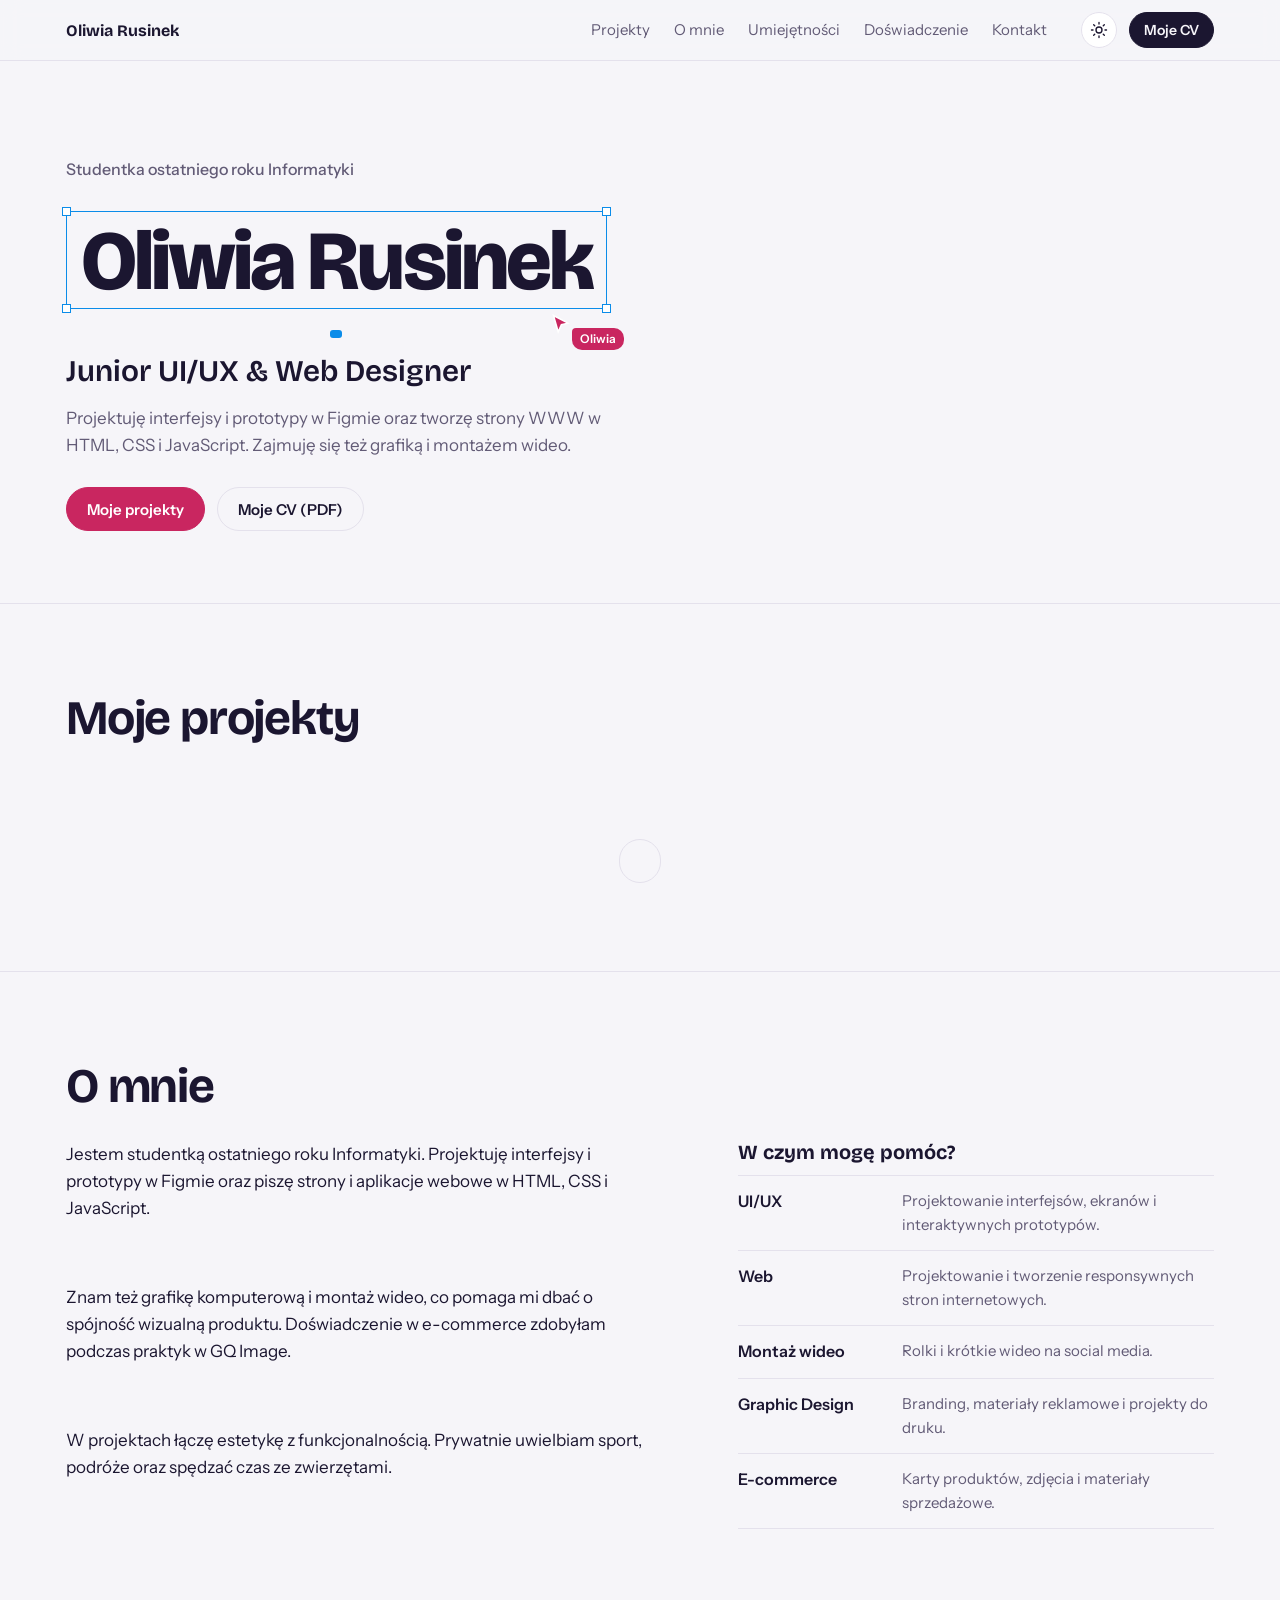
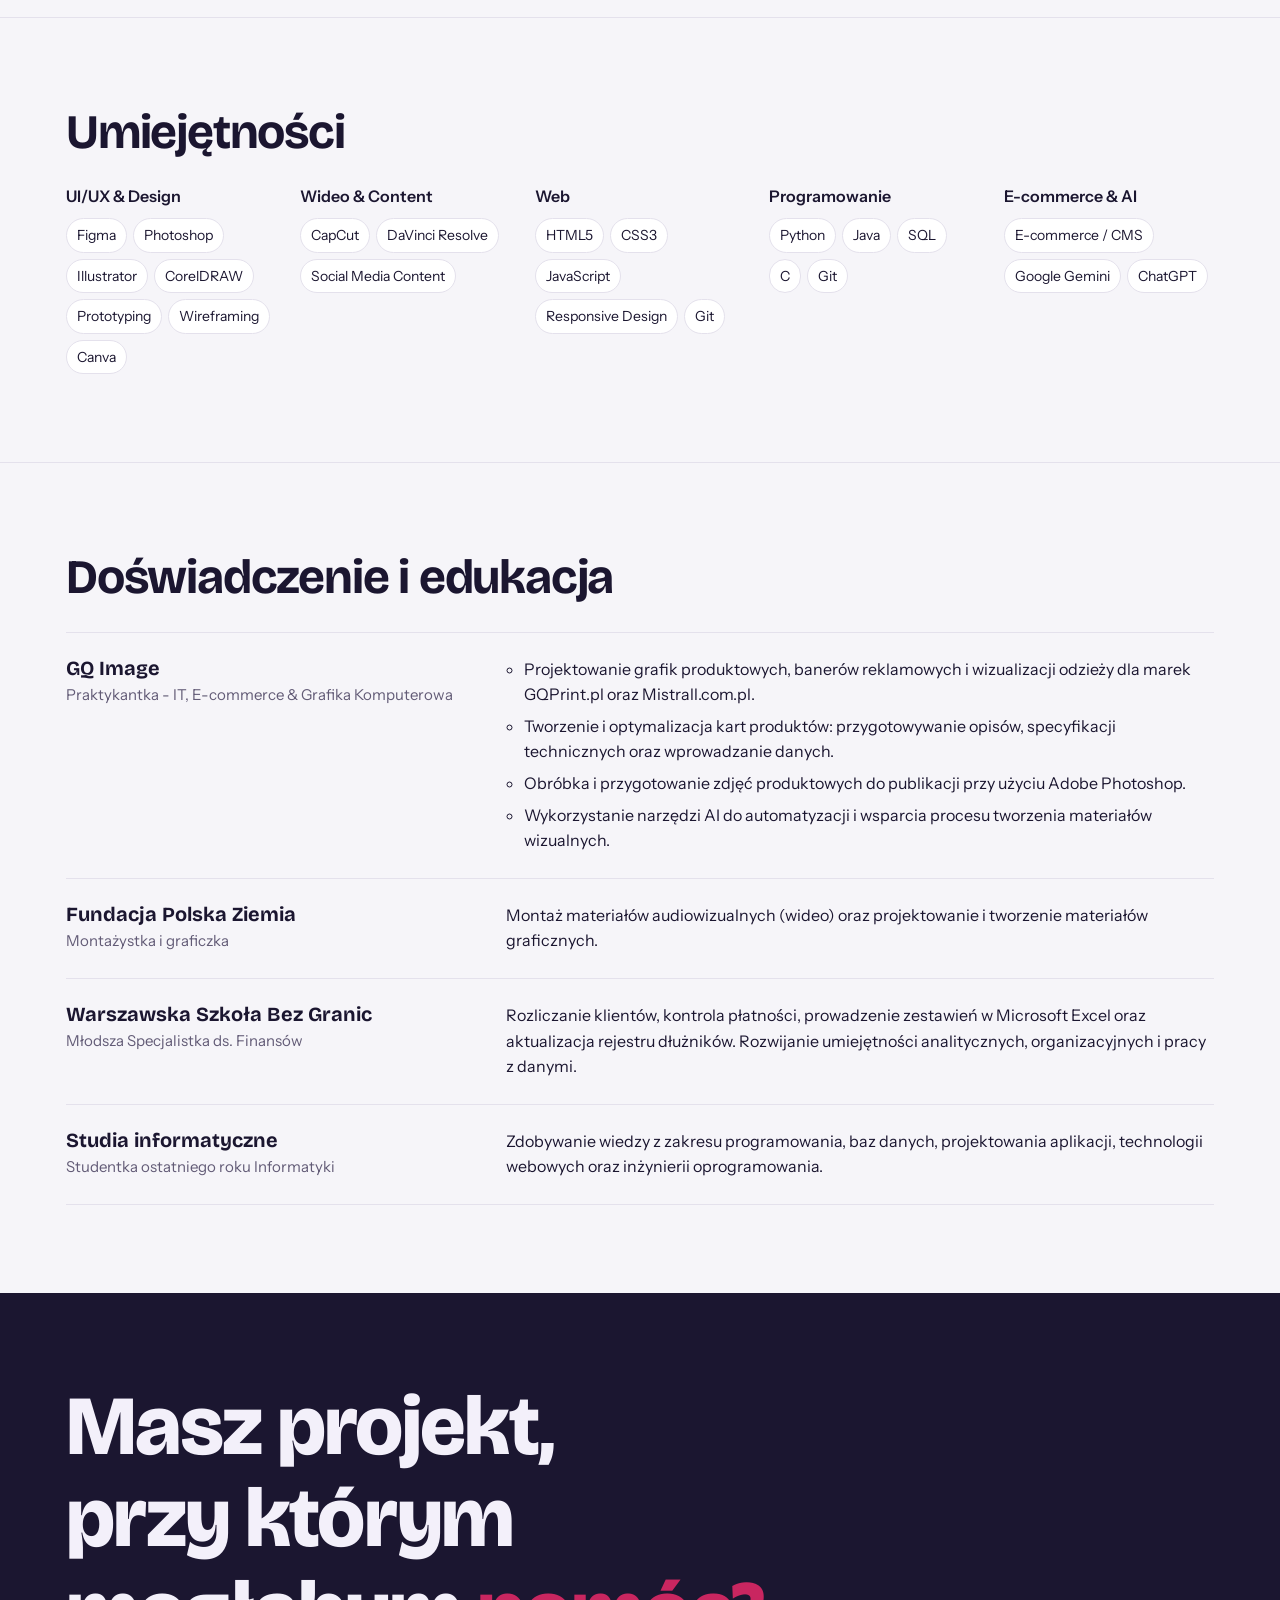
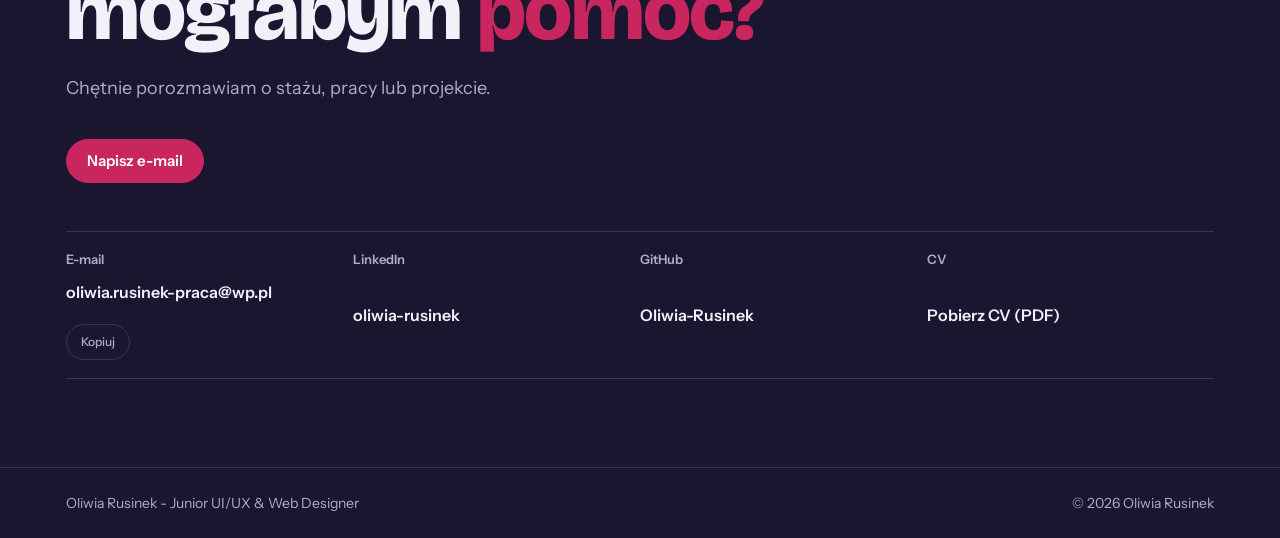
==== commit 9c401c6a: "Add files via upload" ====
--- a/index.html
+++ b/index.html
@@ -480,7 +480,7 @@
             </span>
           </div>
           <p class="role">Junior UI/UX & Web Designer</p>
-          <p class="lead">Tworzę interaktywne interfejsy UI/UX, strony WWW, grafiki oraz montuję materiały wideo. Łączę umiejętności projektowe i programistyczne z nowoczesnymi narzędziami AI.</p>
+          <p class="lead">Projektuję interfejsy i prototypy w Figmie oraz tworzę strony WWW w HTML, CSS i JavaScript. Zajmuję się też grafiką i montażem wideo.</p>
           <div class="actions">
             <a class="btn" href="#projects">Moje projekty</a>
             <a class="btn ghost" href="https://oliwia-rusinek.github.io/portfolio/cv.pdf" target="_blank" rel="noopener">Moje CV (PDF)</a>
@@ -512,24 +512,18 @@
       <div class="section-head"><h2>O mnie</h2></div>
       <div class="about">
         <div class="prose">
-          <p>Jestem studentką ostatniego roku Informatyki, rozwijającą się w projektowaniu interfejsów UI/UX, tworzeniu stron internetowych, grafice komputerowej oraz montażu materiałów wideo.</p>
-          <p>Łączę wiedzę techniczną z zacięciem wizualnym - programuję, tworzę prototypy oraz realizuję projekty graficzne i e-commerce wspierane narzędziami AI.</p>
-          <p>Pasjonuję się projektowaniem cyfrowych produktów oraz tworzeniem angażujących treści na social media, zawsze dbając o połączenie estetyki z funkcjonalnością. Prywatnie uwielbiam sport, podróże oraz spędzać czas ze zwierzętami.</p>
-          <dl class="stats">
-            <div><dt>3+</dt><dd>lata nauki informatyki</dd></div>
-            <div><dt>10+</dt><dd>zrealizowanych projektów</dd></div>
-            <div><dt>10+</dt><dd>technologii</dd></div>
-            <div><dt>2+</dt><dd>projekty komercyjne</dd></div>
-          </dl>
+          <p>Jestem studentką ostatniego roku Informatyki. Projektuję interfejsy i prototypy w Figmie oraz piszę strony i aplikacje webowe w HTML, CSS i JavaScript.</p>
+          <p>Znam też grafikę komputerową i montaż wideo, co pomaga mi dbać o spójność wizualną produktu. Doświadczenie w e-commerce zdobyłam podczas praktyk w GQ Image.</p>
+          <p>W projektach łączę estetykę z funkcjonalnością. Prywatnie uwielbiam sport, podróże oraz spędzać czas ze zwierzętami.</p>
         </div>
         <div>
           <h3 class="services-title">W czym mogę pomóc?</h3>
           <dl class="services">
-            <div><dt>UI/UX</dt><dd>Projektowanie interfejsów, ekranów i prototypów.</dd></div>
-            <div><dt>Web</dt><dd>Projektowanie i tworzenie stron internetowych.</dd></div>
-            <div><dt>Montaż wideo</dt><dd>Montaż rolek oraz dynamicznych wideo na social media.</dd></div>
-            <div><dt>Graphic Design</dt><dd>Materiały reklamowe, social media, branding i grafika produktowa.</dd></div>
-            <div><dt>E-commerce</dt><dd>Prezentacja produktów, wizualizacje i materiały sprzedażowe.</dd></div>
+            <div><dt>UI/UX</dt><dd>Projektowanie interfejsów, ekranów i interaktywnych prototypów.</dd></div>
+            <div><dt>Web</dt><dd>Projektowanie i tworzenie responsywnych stron internetowych.</dd></div>
+            <div><dt>Montaż wideo</dt><dd>Rolki i krótkie wideo na social media.</dd></div>
+            <div><dt>Graphic Design</dt><dd>Branding, materiały reklamowe i projekty do druku.</dd></div>
+            <div><dt>E-commerce</dt><dd>Karty produktów, zdjęcia i materiały sprzedażowe.</dd></div>
           </dl>
         </div>
       </div>
@@ -540,18 +534,18 @@
     <div class="wrap">
       <div class="section-head"><h2>Umiejętności</h2></div>
       <div class="skills">
-        <div><h3>Design & UI/UX</h3><ul class="chips"><li>Figma</li><li>Photoshop</li><li>Illustrator</li><li>CorelDRAW</li><li>Prototyping</li><li>Wireframing</li><li>Canva</li></ul></div>
-        <div><h3>Wideo & Social Media</h3><ul class="chips"><li>CapCut</li><li>DaVinci Resolve</li><li>Instagram</li><li>TikTok</li><li>YouTube</li><li>Facebook</li><li>X (Twitter)</li><li>Threads</li></ul></div>
-        <div><h3>Web & E-commerce</h3><ul class="chips"><li>HTML5</li><li>CSS3</li><li>JavaScript</li><li>Responsive Design</li><li>E-commerce / CMS</li></ul></div>
-        <div><h3>Development</h3><ul class="chips"><li>Python</li><li>Java</li><li>SQL</li><li>C</li><li>Git</li></ul></div>
-        <div><h3>AI</h3><ul class="chips"><li>ChatGPT</li><li>Google Gemini</li><li>Generowanie grafik AI</li><li>Prompt Engineering</li></ul></div>
+        <div><h3>UI/UX & Design</h3><ul class="chips"><li>Figma</li><li>Photoshop</li><li>Illustrator</li><li>CorelDRAW</li><li>Prototyping</li><li>Wireframing</li><li>Canva</li></ul></div>
+        <div><h3>Wideo & Content</h3><ul class="chips"><li>CapCut</li><li>DaVinci Resolve</li><li>Social Media Content</li></ul></div>
+        <div><h3>Web</h3><ul class="chips"><li>HTML5</li><li>CSS3</li><li>JavaScript</li><li>Responsive Design</li><li>Git</li></ul></div>
+        <div><h3>Programowanie</h3><ul class="chips"><li>Python</li><li>Java</li><li>SQL</li><li>C</li><li>Git</li></ul></div>
+        <div><h3>E-commerce & AI</h3><ul class="chips"><li>E-commerce / CMS</li><li>Google Gemini</li><li>ChatGPT</li></ul></div>
       </div>
     </div>
   </section>
 
   <section class="section" id="experience">
     <div class="wrap">
-      <div class="section-head"><h2>Doświadczenie</h2></div>
+      <div class="section-head"><h2>Doświadczenie i edukacja</h2></div>
       <ul class="jobs">
         <li>
           <div><h3>GQ Image</h3><p class="job-role">Praktykantka - IT, E-commerce & Grafika Komputerowa</p></div>
@@ -560,7 +554,6 @@
             <li>Tworzenie i optymalizacja kart produktów: przygotowywanie opisów, specyfikacji technicznych oraz wprowadzanie danych.</li>
             <li>Obróbka i przygotowanie zdjęć produktowych do publikacji przy użyciu Adobe Photoshop.</li>
             <li>Wykorzystanie narzędzi AI do automatyzacji i wsparcia procesu tworzenia materiałów wizualnych.</li>
-            <li>Praca w środowisku e-commerce i zarządzanie prezentacją oferty cyfrowej.</li>
           </ul>
         </li>
         <li>
@@ -643,14 +636,30 @@
     tags: ["Figma", "Prototyping", "UI/UX Design", "E-commerce"],
     summary: "Kompleksowy prototyp e-sklepu zoologicznego obejmujący przeglądanie kategorii, filtrowanie produktów, zapis do newslettera z kodem rabatowym oraz widok ulubionych i koszyka.",
     facts: [{ label: "Cel", text: "Zaprojektowanie przejrzystego i intuicyjnego interfejsu e-commerce z płynną nawigacją dla właścicieli zwierząt." }],
+            { label: "Problem", text: "Właściciele zwierząt szukający w sklepach internetowych konkretnych produktów (takich jak karma, akcesoria czy zabawki) często gubią się w chaotycznej nawigacji i tracą czas na szukanie odpowiednich kategorii." },
+            { label: "Moja rola", text: "Projekt całości od A do Z – analiza, architektura informacji, projektowanie interfejsu oraz stworzenie interaktywnego prototypu (projekt własny, praca samodzielna)." },
+            { label: "Funkcje", text: "Przeglądanie kategorii dla różnych zwierząt (psy, koty, małe zwierzęta, ptaki), filtrowanie produktów, zapis do newslettera z kodem rabatowym, lista ulubionych oraz koszyk." },
+            { label: "Narzędzia", text: "Figma / UI/UX Design / Prototyping" },
+            { label: "Rezultat", text: "Kompleksowy, interaktywny prototyp e-sklepu liczący ponad 40 ekranów, pokazujący pełną ścieżkę użytkownika od wejścia na stronę do koszyka." }
     videos: [{ src: "sklep-zoo.mp4" }]
   },
+hideSummaryInSheet: true,
+    links: [{ href: "petly-opis.pdf", label: "Dokumentacja projektu (PDF)" }],
+
   {
     slug: "fanta", title: "Interaktywna karuzela produktowa 3D - Fanta",
     cats: ["uiux-web"],
     tags: ["Figma", "Prototyping", "Smart Animate", "3D Motion"],
     summary: "Interaktywny koncept karuzeli produktowej pozwalający użytkownikowi płynnie przełączać warianty produktu za pomocą animowanych przejść i interakcji.",
-    facts: [{ label: "Cel", text: "Stworzenie angażującego sposobu prezentacji różnych wariantów produktu w krótkim, mobilnym formacie." }],
+    facts: [{ label: "Cel", text: "Stworzenie angażującego sposobu prezentacji różnych wariantów produktu w krótkim, mobilnym formacie.",
+            { label: "Problem", text: "Tradycyjne statyczne siatki produktów w aplikacjach mobilnych często nie przyciągają uwagi użytkownika i nie zachęcają do odkrywania mniej popularnych wariantów smakowych." },
+            { label: "Moja rola", text: "Projekt całości – opracowanie koncepcji wizualnej, przygotowanie zasobów graficznych, wypracowanie mikrointerakcji oraz stworzenie płynnego prototypu w Figmie (projekt własny, praca samodzielna)." },
+            { label: "Funkcje", text: "Interaktywna karuzela 3D, płynne przełączanie wariantów smakowych z efektem głębi i dynamiczną zmianą tła, animacje mikrointerakcji przy użyciu Smart Animate." },
+            { label: "Narzędzia", text: "Figma / Smart Animate / Prototyping / 3D Motion" },
+            { label: "Rezultat", text: "Działający, interaktywny prototyp mobilny w Figmie, prezentujący płynne przejścia micro-interaction i efekt 3D podnoszący zaangażowanie użytkownika (User Engagement)."
+         }],
+hideSummaryInSheet: true,
+    links: [{ href: "fanta-opis.pdf", label: "Dokumentacja projektu (PDF)" }],
     coverTime: 3,
     coverPosition: "50% 68%",
     coverZoom: 1.07,
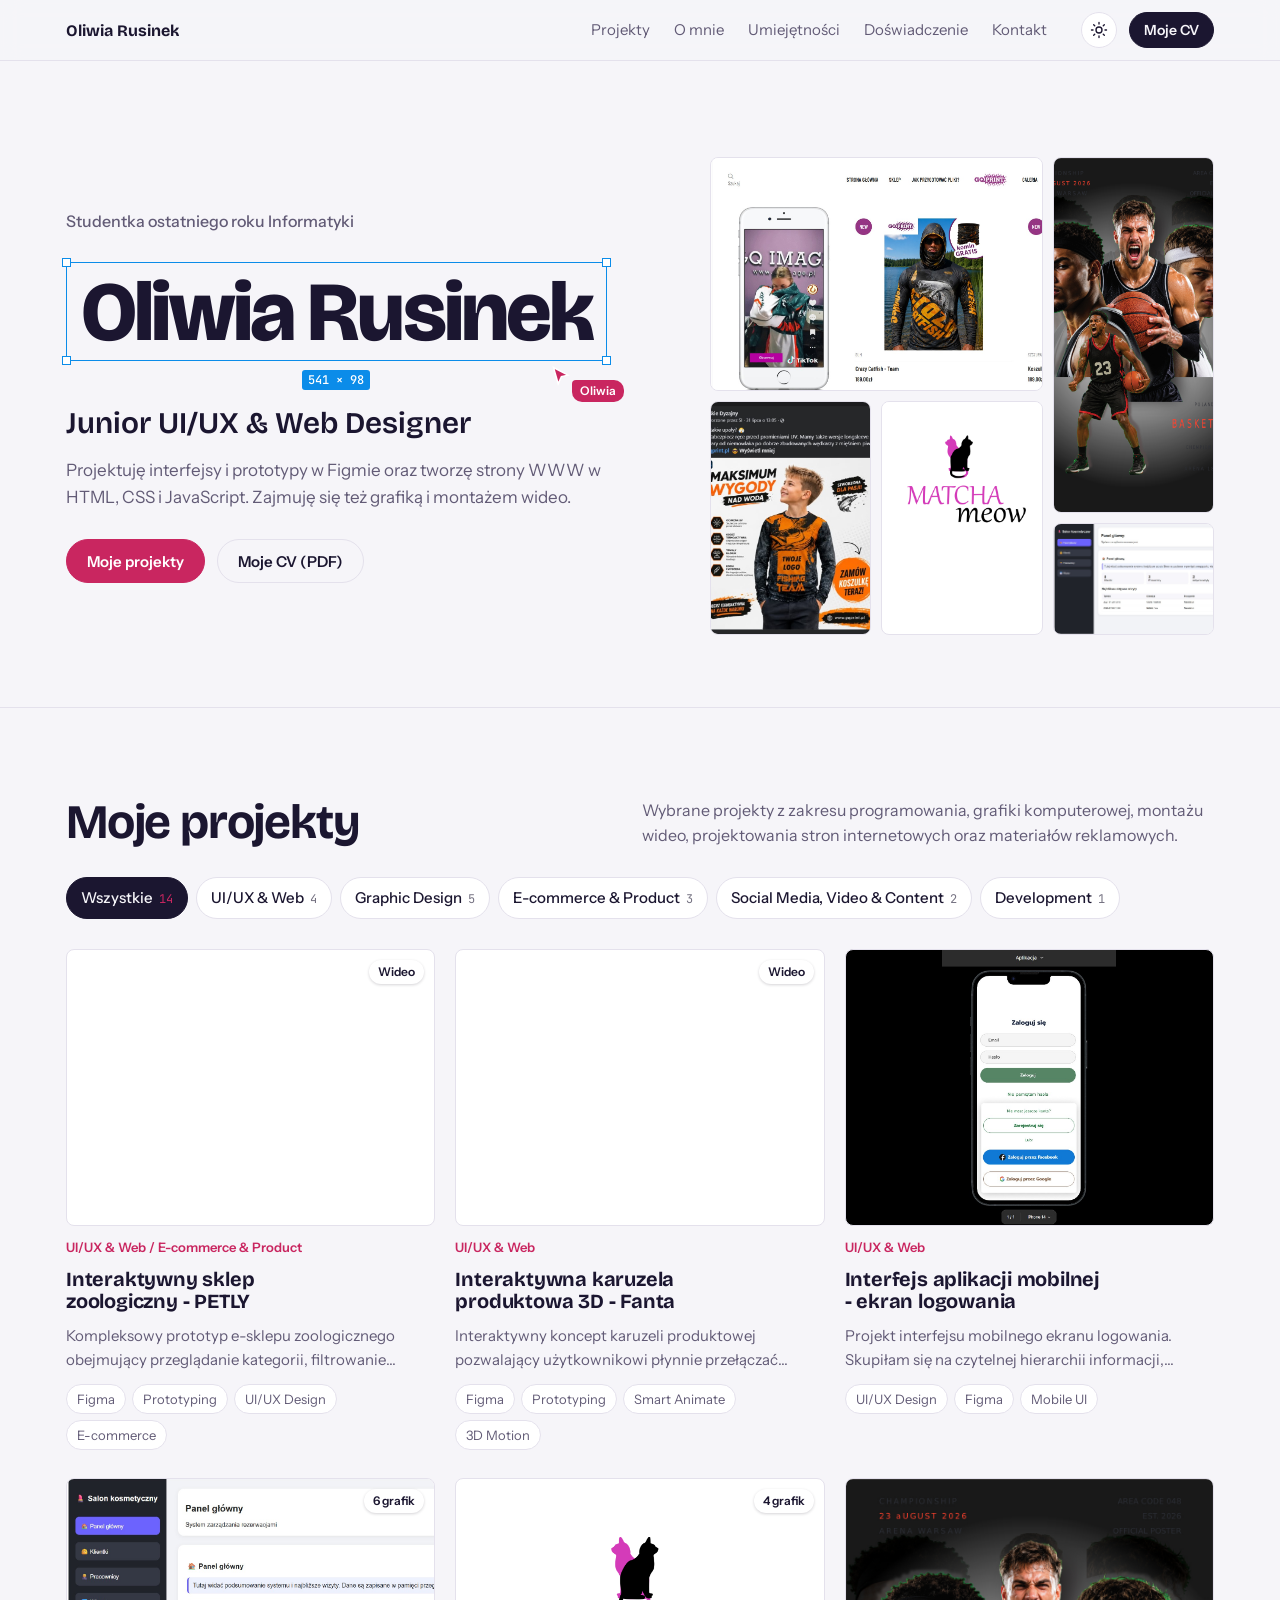
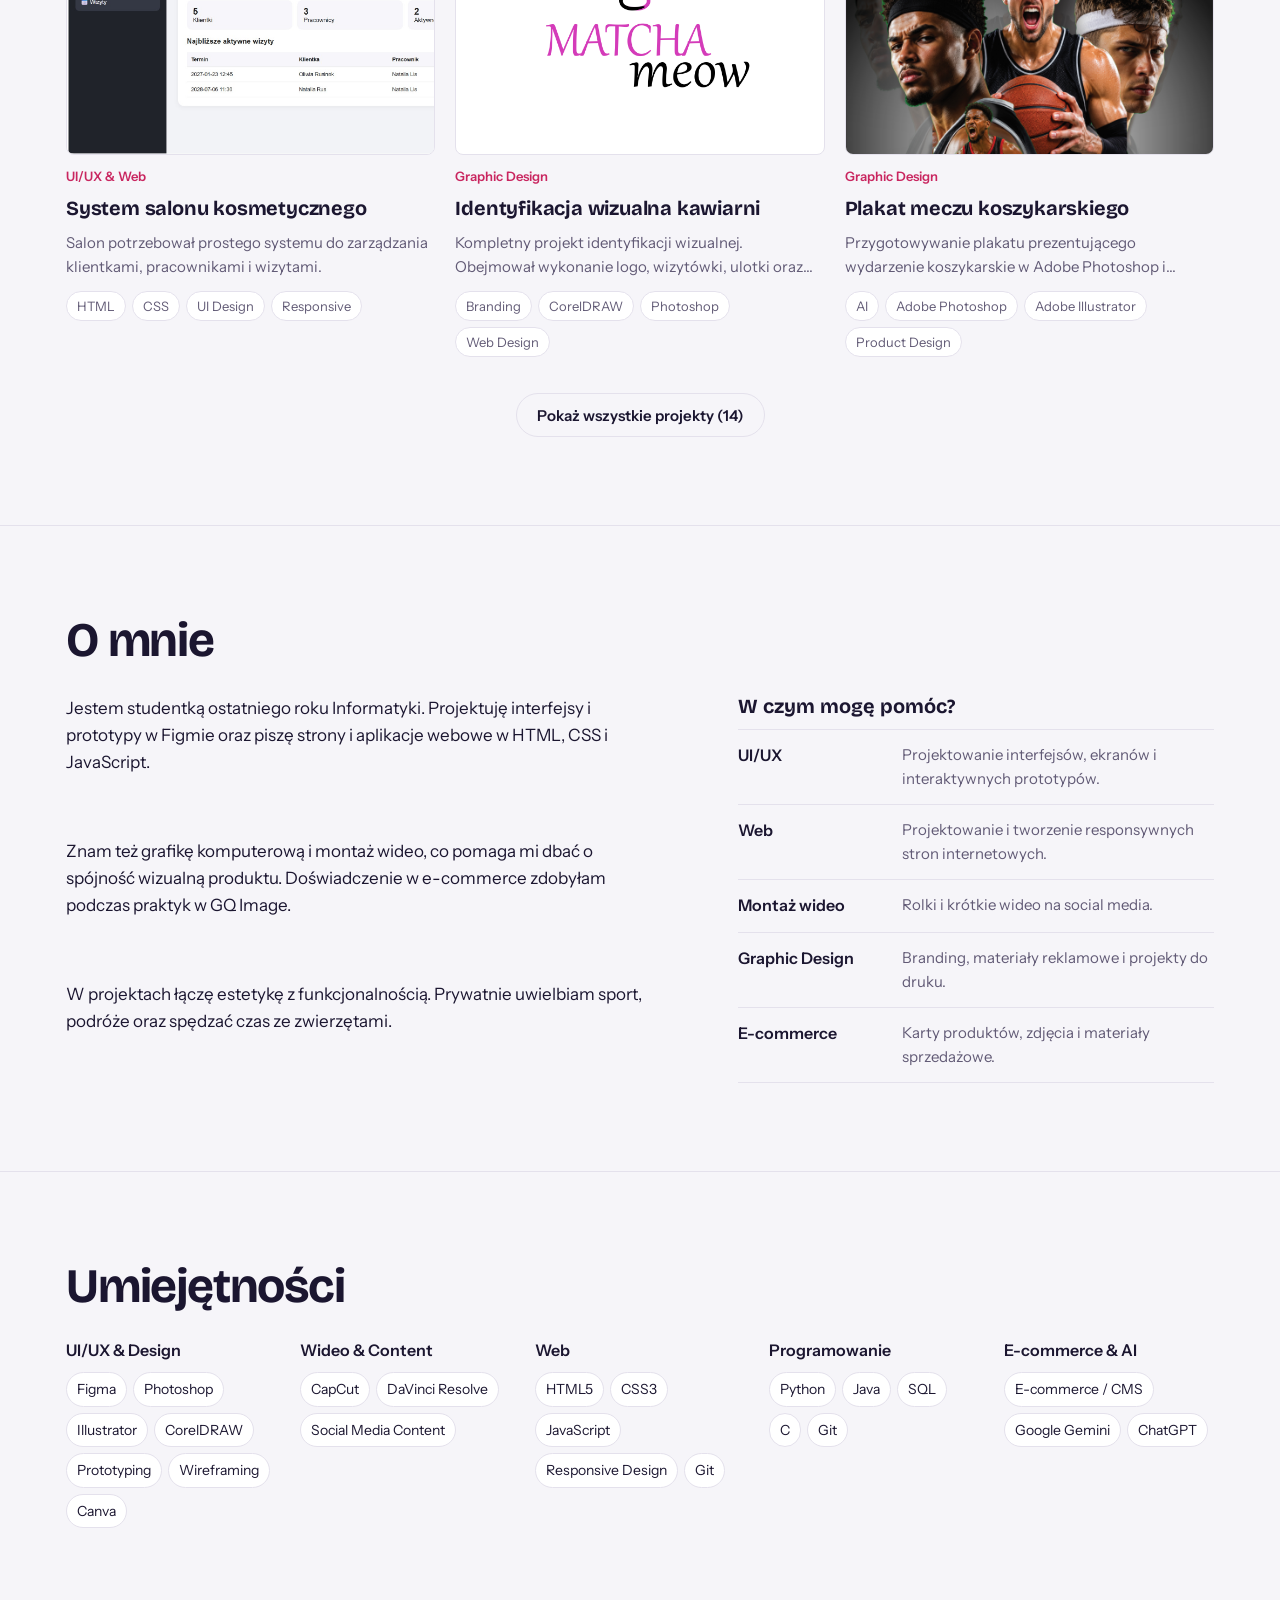
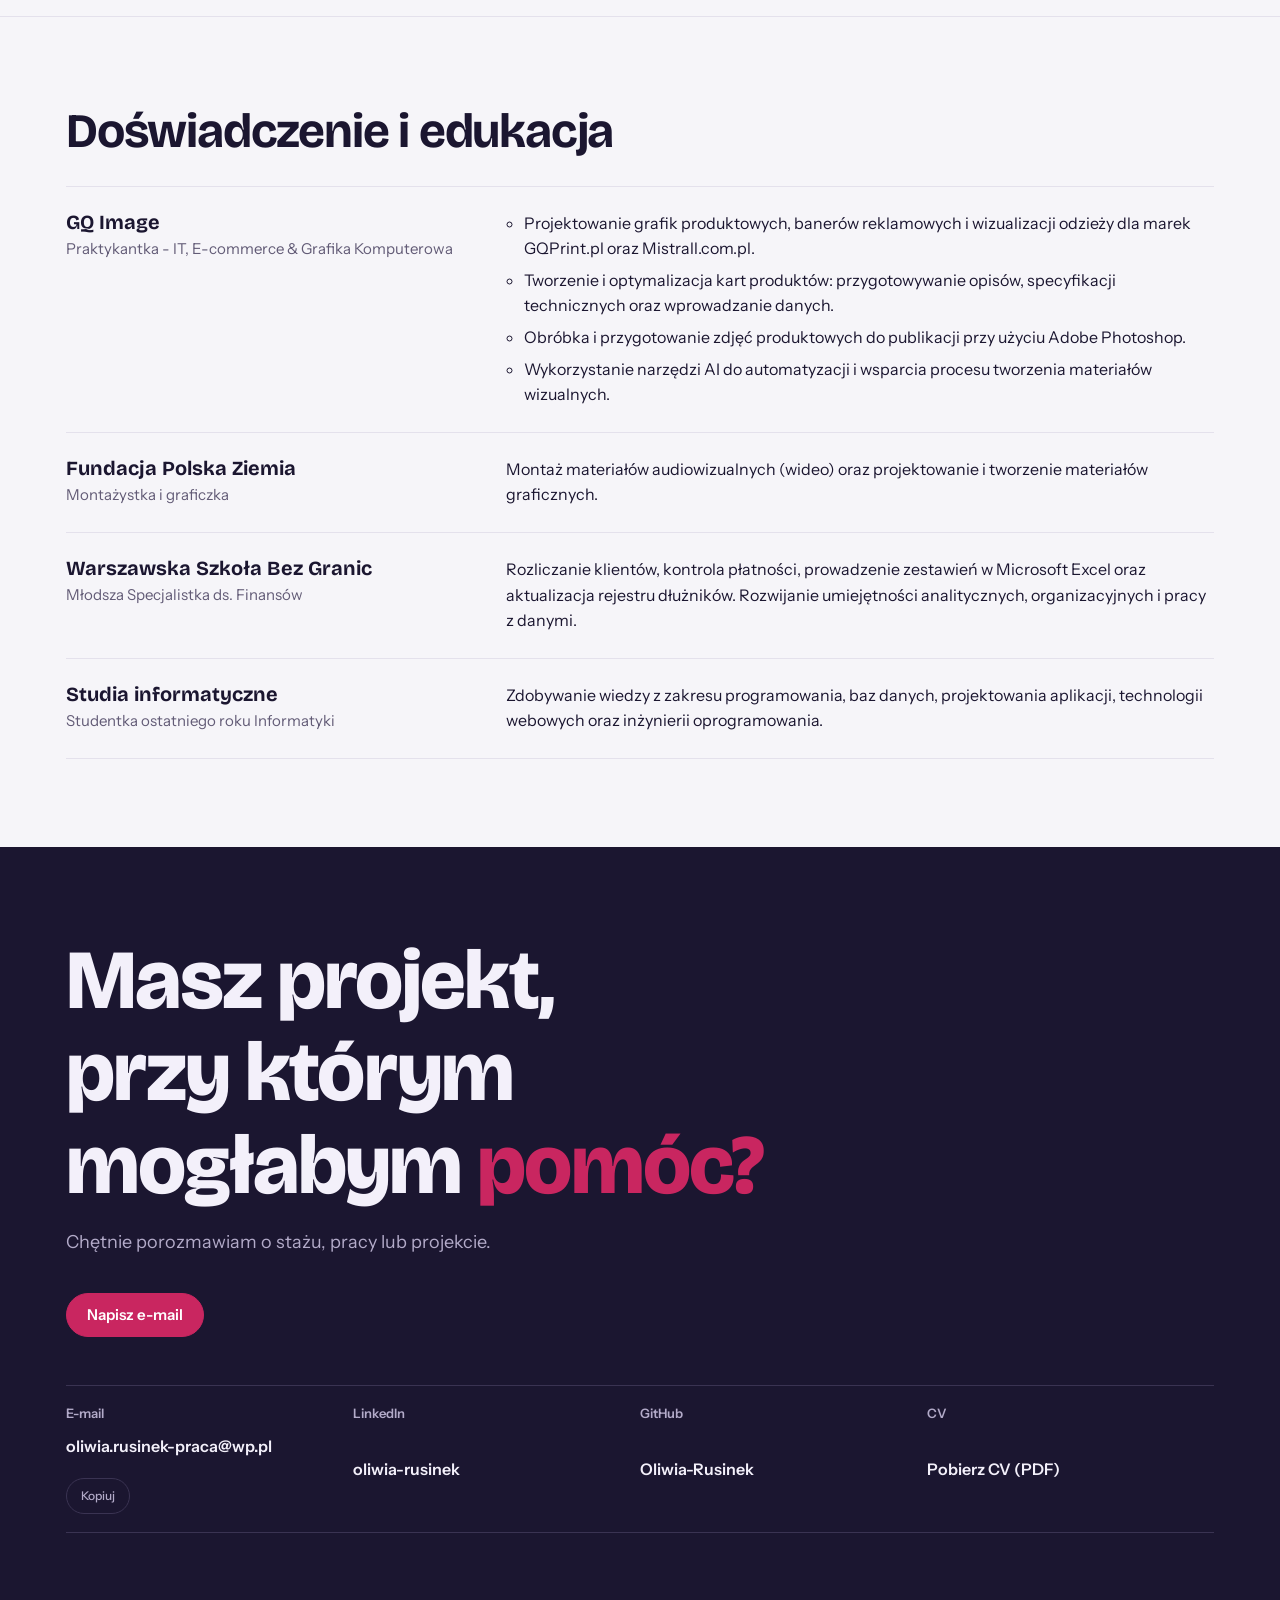
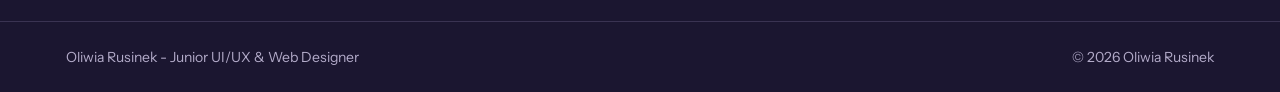
==== commit 4ed4439f: "Add files via upload" ====
--- a/index.html
+++ b/index.html
@@ -554,7 +554,7 @@
             <li>Tworzenie i optymalizacja kart produktów: przygotowywanie opisów, specyfikacji technicznych oraz wprowadzanie danych.</li>
             <li>Obróbka i przygotowanie zdjęć produktowych do publikacji przy użyciu Adobe Photoshop.</li>
             <li>Wykorzystanie narzędzi AI do automatyzacji i wsparcia procesu tworzenia materiałów wizualnych.</li>
-          </ul>
+                     </ul>
         </li>
         <li>
           <div><h3>Fundacja Polska Ziemia</h3><p class="job-role">Montażystka i graficzka</p></div>
@@ -636,30 +636,14 @@
     tags: ["Figma", "Prototyping", "UI/UX Design", "E-commerce"],
     summary: "Kompleksowy prototyp e-sklepu zoologicznego obejmujący przeglądanie kategorii, filtrowanie produktów, zapis do newslettera z kodem rabatowym oraz widok ulubionych i koszyka.",
     facts: [{ label: "Cel", text: "Zaprojektowanie przejrzystego i intuicyjnego interfejsu e-commerce z płynną nawigacją dla właścicieli zwierząt." }],
-            { label: "Problem", text: "Właściciele zwierząt szukający w sklepach internetowych konkretnych produktów (takich jak karma, akcesoria czy zabawki) często gubią się w chaotycznej nawigacji i tracą czas na szukanie odpowiednich kategorii." },
-            { label: "Moja rola", text: "Projekt całości od A do Z – analiza, architektura informacji, projektowanie interfejsu oraz stworzenie interaktywnego prototypu (projekt własny, praca samodzielna)." },
-            { label: "Funkcje", text: "Przeglądanie kategorii dla różnych zwierząt (psy, koty, małe zwierzęta, ptaki), filtrowanie produktów, zapis do newslettera z kodem rabatowym, lista ulubionych oraz koszyk." },
-            { label: "Narzędzia", text: "Figma / UI/UX Design / Prototyping" },
-            { label: "Rezultat", text: "Kompleksowy, interaktywny prototyp e-sklepu liczący ponad 40 ekranów, pokazujący pełną ścieżkę użytkownika od wejścia na stronę do koszyka." }
     videos: [{ src: "sklep-zoo.mp4" }]
   },
-hideSummaryInSheet: true,
-    links: [{ href: "petly-opis.pdf", label: "Dokumentacja projektu (PDF)" }],
-
   {
     slug: "fanta", title: "Interaktywna karuzela produktowa 3D - Fanta",
     cats: ["uiux-web"],
     tags: ["Figma", "Prototyping", "Smart Animate", "3D Motion"],
     summary: "Interaktywny koncept karuzeli produktowej pozwalający użytkownikowi płynnie przełączać warianty produktu za pomocą animowanych przejść i interakcji.",
-    facts: [{ label: "Cel", text: "Stworzenie angażującego sposobu prezentacji różnych wariantów produktu w krótkim, mobilnym formacie.",
-            { label: "Problem", text: "Tradycyjne statyczne siatki produktów w aplikacjach mobilnych często nie przyciągają uwagi użytkownika i nie zachęcają do odkrywania mniej popularnych wariantów smakowych." },
-            { label: "Moja rola", text: "Projekt całości – opracowanie koncepcji wizualnej, przygotowanie zasobów graficznych, wypracowanie mikrointerakcji oraz stworzenie płynnego prototypu w Figmie (projekt własny, praca samodzielna)." },
-            { label: "Funkcje", text: "Interaktywna karuzela 3D, płynne przełączanie wariantów smakowych z efektem głębi i dynamiczną zmianą tła, animacje mikrointerakcji przy użyciu Smart Animate." },
-            { label: "Narzędzia", text: "Figma / Smart Animate / Prototyping / 3D Motion" },
-            { label: "Rezultat", text: "Działający, interaktywny prototyp mobilny w Figmie, prezentujący płynne przejścia micro-interaction i efekt 3D podnoszący zaangażowanie użytkownika (User Engagement)."
-         }],
-hideSummaryInSheet: true,
-    links: [{ href: "fanta-opis.pdf", label: "Dokumentacja projektu (PDF)" }],
+    facts: [{ label: "Cel", text: "Stworzenie angażującego sposobu prezentacji różnych wariantów produktu w krótkim, mobilnym formacie." }],
     coverTime: 3,
     coverPosition: "50% 68%",
     coverZoom: 1.07,
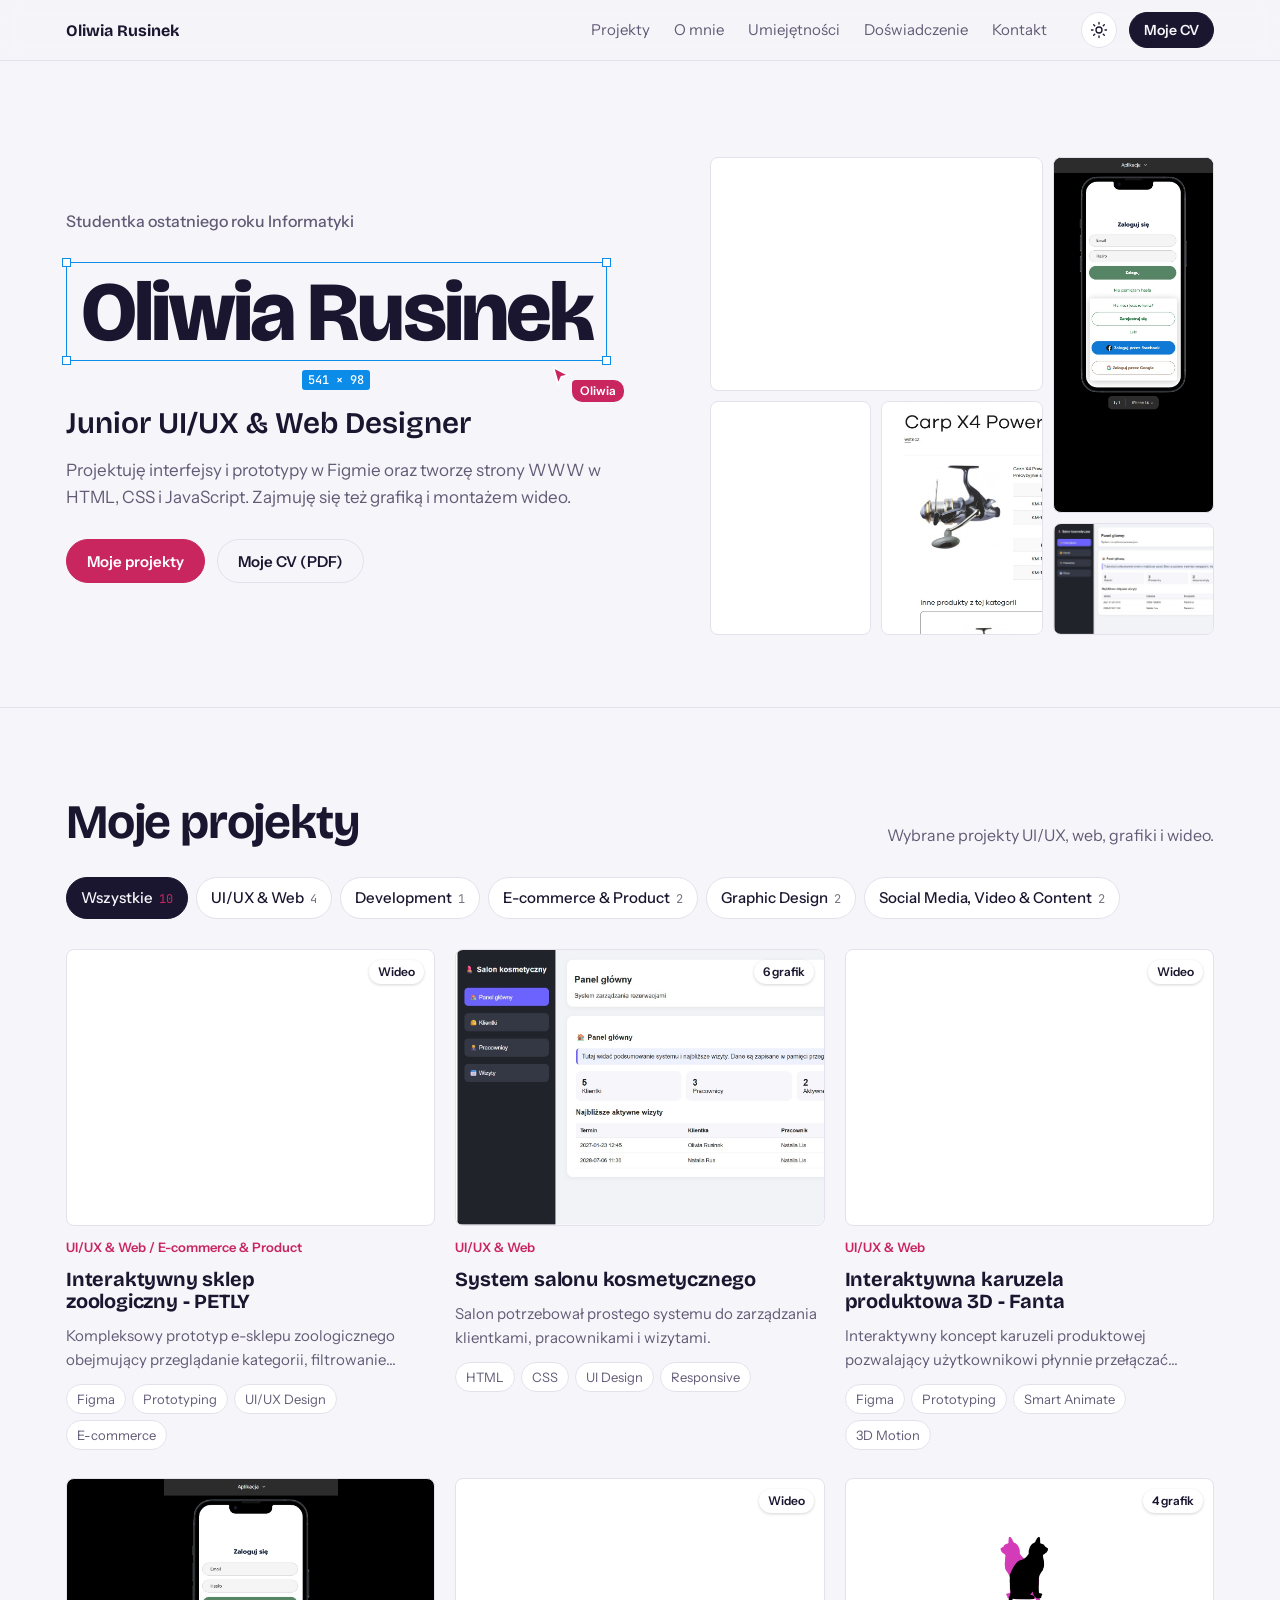
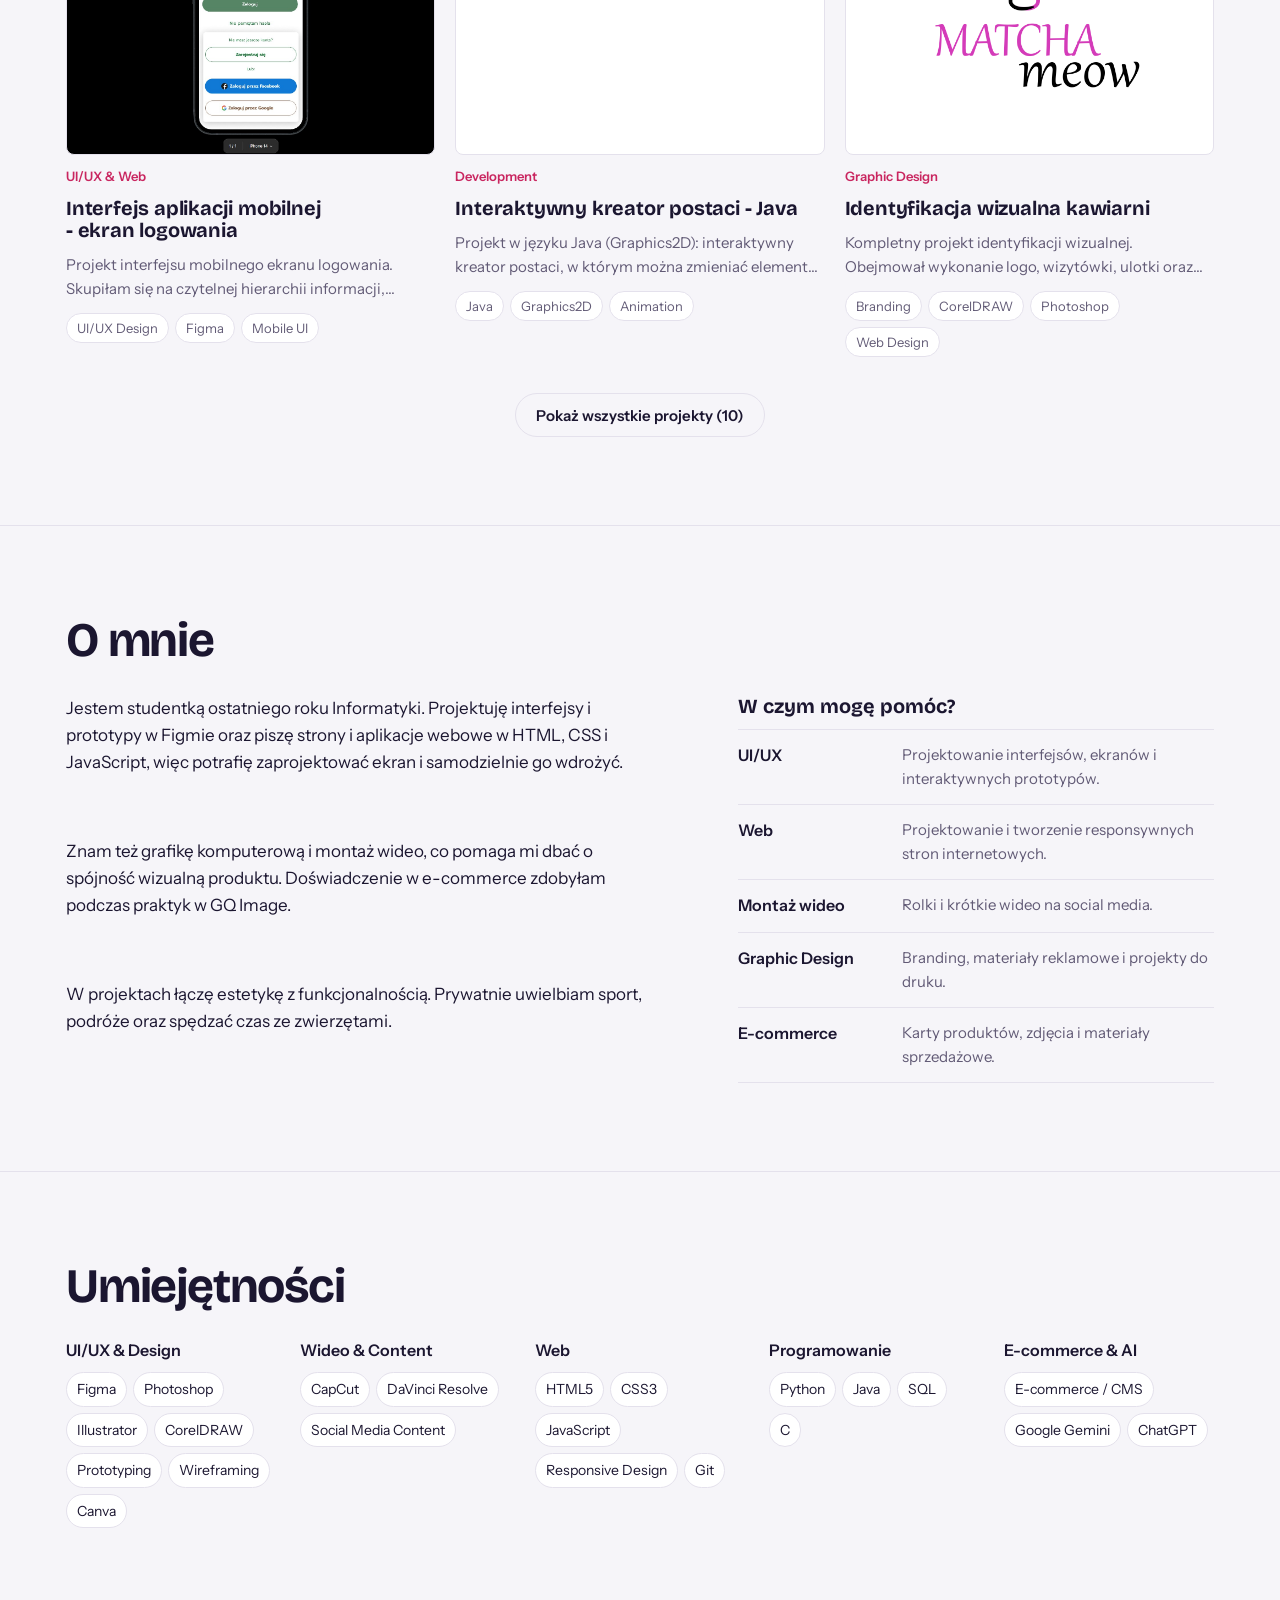
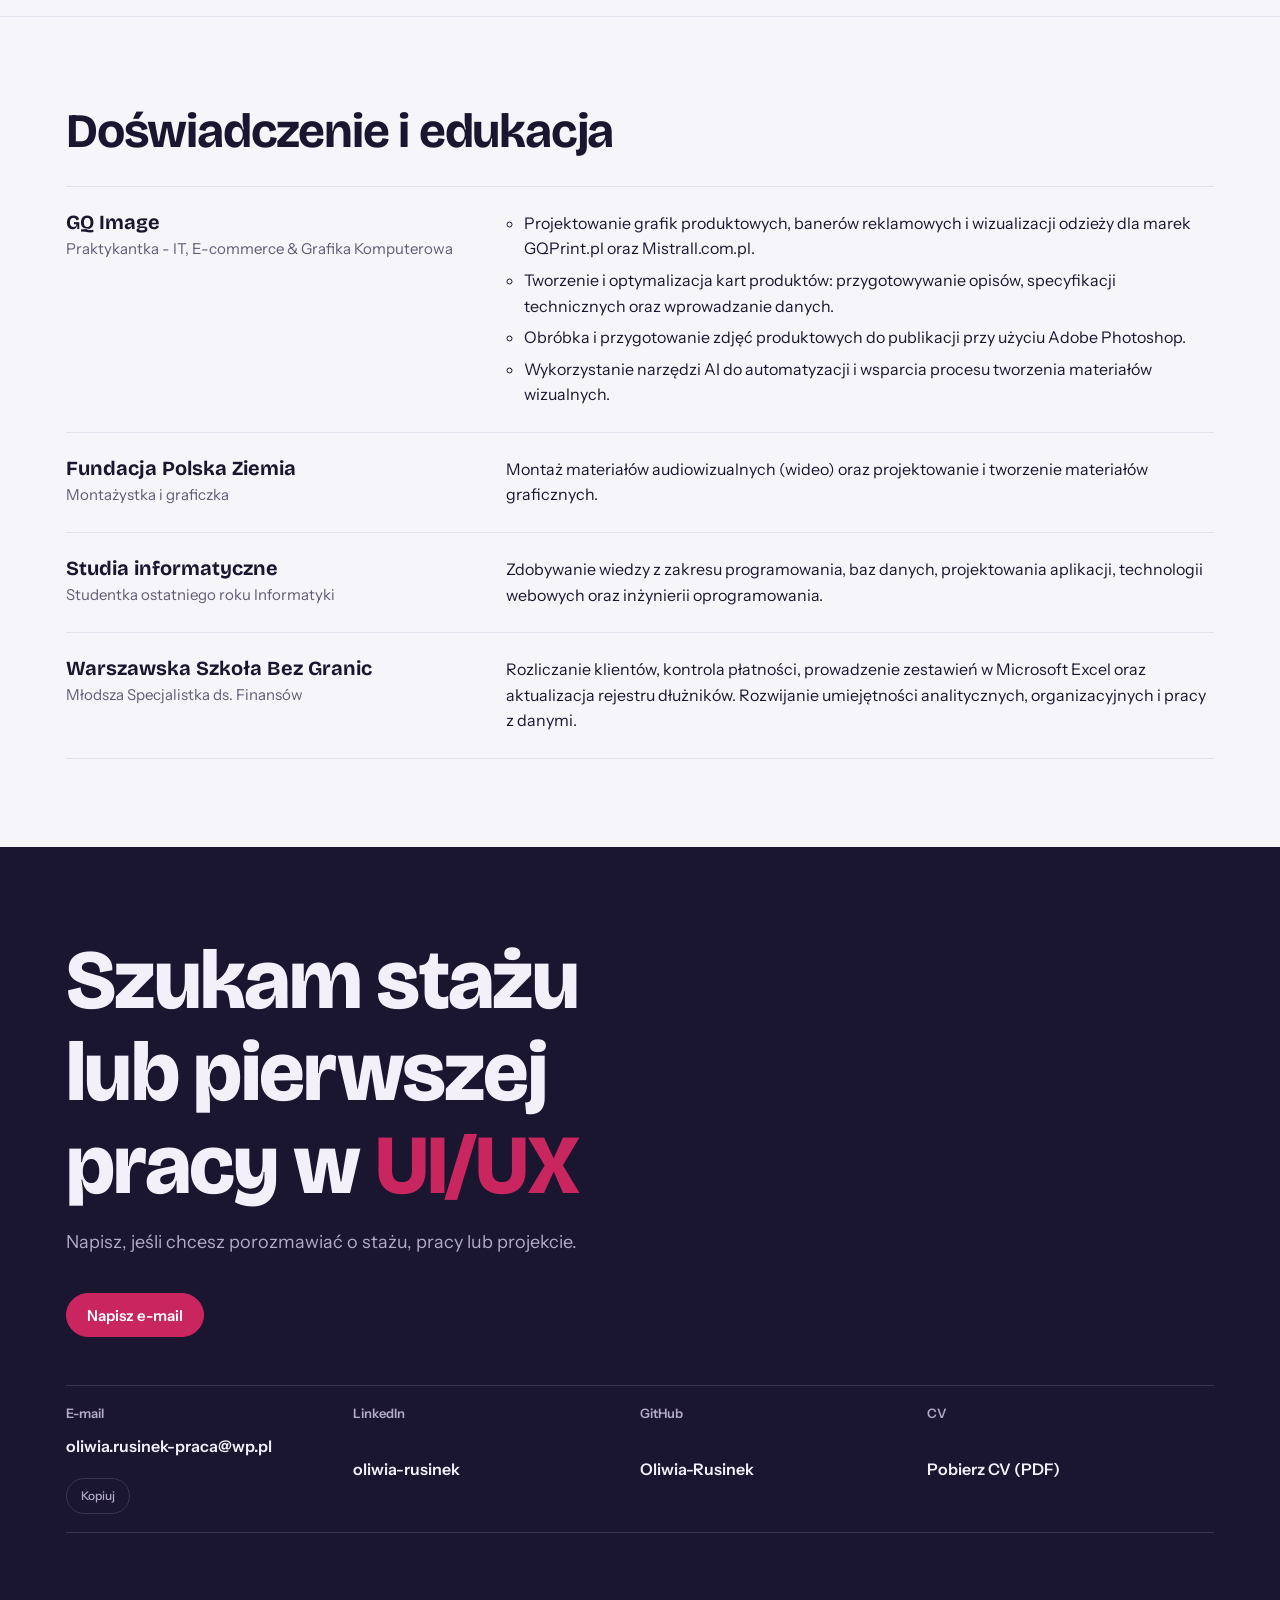
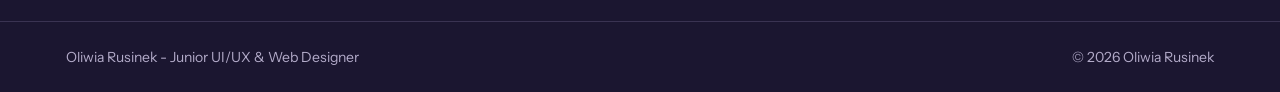
==== commit 3ac65702: "Add files via upload" ====
--- a/index.html
+++ b/index.html
@@ -1,1217 +1,1226 @@
-<!doctype html>
-<html lang="pl">
-<head>
-<meta charset="utf-8">
-<meta name="viewport" content="width=device-width, initial-scale=1, viewport-fit=cover">
-<title>Oliwia Rusinek - Portfolio</title>
-<link rel="preconnect" href="https://fonts.googleapis.com">
-<link rel="preconnect" href="https://fonts.gstatic.com" crossorigin>
-<link rel="stylesheet" href="https://fonts.googleapis.com/css2?family=Bricolage+Grotesque:opsz,wght@12..96,600;12..96,700;12..96,800&family=Instrument+Sans:wght@400;500;600&family=JetBrains+Mono:wght@400;500&display=swap">
-<style>
-/* Layout: work-first. Hero with live selection frame + project mosaic, then a filterable card grid opening a side sheet; profile sections stay compact */
-:root {
-  --bg: #f6f5f9;
-  --surface: #ffffff;
-  --ink: #1b1630;
-  --muted: #625b76;
-  --line: #e4e1ec;
-  --accent: #c92660;
-  --accent-ink: #ffffff;
-  --accent-soft: #fde7ef;
-  --select: #0b8ce9;
-  --select-ink: #ffffff;
-  --band-bg: #1b1630;
-  --band-fg: #f3f0fa;
-  --band-muted: #b3abc9;
-  --band-line: #3a3352;
-  --scrim: rgba(20, 16, 36, 0.55);
-  --font-display: "Bricolage Grotesque", "Segoe UI", system-ui, sans-serif;
-  --font-body: "Instrument Sans", "Segoe UI", system-ui, sans-serif;
-  --font-mono: "JetBrains Mono", ui-monospace, Consolas, monospace;
-  --step--1: 0.8125rem;
-  --step-0: 1rem;
-  --step-1: 1.25rem;
-  --step-2: clamp(1.5rem, 3vw, 1.875rem);
-  --step-3: clamp(2rem, 4.5vw, 3rem);
-  --step-4: clamp(2.75rem, 7.5vw, 5.25rem);
-  --radius: 8px;
-  --header-h: 60px;
-  color-scheme: light;
-}
-@media (prefers-color-scheme: dark) {
-  :root:not([data-theme="light"]) {
-    --bg: #120f1c; --surface: #1c1829; --ink: #eeeaf6; --muted: #a49db8; --line: #2d2840;
-    --accent: #ff5c93; --accent-ink: #1b0b14; --accent-soft: #3a1828;
-    --select: #3aa9ff; --select-ink: #0b1220;
-    --band-bg: #221d33; --band-fg: #f3f0fa; --band-muted: #b3abc9; --band-line: #3a3352;
-    --scrim: rgba(0, 0, 0, 0.65);
-    color-scheme: dark;
-  }
-}
-:root[data-theme="dark"] {
-  --bg: #120f1c; --surface: #1c1829; --ink: #eeeaf6; --muted: #a49db8; --line: #2d2840;
-  --accent: #ff5c93; --accent-ink: #1b0b14; --accent-soft: #3a1828;
-  --select: #3aa9ff; --select-ink: #0b1220;
-  --band-bg: #221d33; --band-fg: #f3f0fa; --band-muted: #b3abc9; --band-line: #3a3352;
-  --scrim: rgba(0, 0, 0, 0.65);
-  color-scheme: dark;
-}
-
-* { box-sizing: border-box; }
-[hidden] { display: none !important; }
-html { scroll-padding-top: calc(var(--header-h) + 16px); overflow-anchor: none; }
-body {
-  margin: 0;
-  background: var(--bg);
-  color: var(--ink);
-  font: 400 var(--step-0)/1.6 var(--font-body);
-  -webkit-font-smoothing: antialiased;
-}
-body.locked { overflow: hidden; }
-img, video { max-width: 100%; display: block; }
-a { color: inherit; }
-h1, h2, h3 { font-family: var(--font-display); line-height: 1.1; margin: 0; text-wrap: balance; }
-p { margin: 0; }
-button { font: inherit; color: inherit; }
-:focus-visible { outline: 2px solid var(--select); outline-offset: 3px; border-radius: 3px; }
-
-.wrap {
-  max-width: 1180px;
-  margin-inline: auto;
-  padding-left: max(16px, env(safe-area-inset-left, 0px));
-  padding-right: max(16px, env(safe-area-inset-right, 0px));
-}
-.label {
-  font: 600 var(--step--1)/1.4 var(--font-body);
-  color: var(--muted);
-}
-.label.accent { color: var(--accent); }
-.eyebrow { font-weight: 500; color: var(--muted); }
-.theme-toggle {
-  width: 36px; height: 36px; flex: none; display: grid; place-items: center; cursor: pointer;
-  border-radius: 999px; border: 1px solid var(--line); background: var(--surface); color: var(--ink);
-}
-.theme-toggle:hover { border-color: var(--ink); }
-.theme-toggle svg { width: 18px; height: 18px; fill: none; stroke: currentColor; stroke-width: 1.8; stroke-linecap: round; }
-.theme-toggle .moon { display: none; }
-:root[data-theme="dark"] .theme-toggle .sun { display: none; }
-:root[data-theme="dark"] .theme-toggle .moon { display: block; }
-@media (prefers-color-scheme: dark) {
-  :root:not([data-theme="light"]) .theme-toggle .sun { display: none; }
-  :root:not([data-theme="light"]) .theme-toggle .moon { display: block; }
-}
-
-body::before {
-  content: ""; position: fixed; inset: 0 0 auto; height: env(safe-area-inset-top, 0px); z-index: 10; background: var(--bg);
-}
-.topbar {
-  position: sticky; top: env(safe-area-inset-top, 0px); z-index: 5;
-  background: color-mix(in srgb, var(--bg) 90%, transparent);
-  backdrop-filter: blur(10px);
-  border-bottom: 1px solid var(--line);
-}
-.topbar .wrap { display: flex; align-items: center; gap: 24px; min-height: var(--header-h); }
-.brand { font: 700 var(--step-0) var(--font-display); text-decoration: none; white-space: nowrap; padding-block: 10px; }
-.nav { display: flex; gap: 4px; margin-left: auto; }
-.nav a {
-  text-decoration: none; color: var(--muted); font-size: 0.9375rem; white-space: nowrap;
-  padding: 6px 10px; border-radius: 6px;
-}
-.nav a:hover { color: var(--ink); }
-.nav a[aria-current="true"] { color: var(--ink); background: var(--surface); box-shadow: inset 0 0 0 1px var(--line); }
-
-.btn {
-  display: inline-flex; align-items: center; justify-content: center; gap: 8px;
-  padding: 11px 20px; border-radius: 999px; min-height: 44px;
-  font: 600 0.9375rem var(--font-body); text-decoration: none; cursor: pointer;
-  border: 1px solid var(--accent); background: var(--accent); color: var(--accent-ink);
-  transition: background 0.15s, color 0.15s, border-color 0.15s;
-}
-.btn:hover { background: color-mix(in srgb, var(--accent) 82%, var(--ink)); }
-.btn.dark { background: var(--ink); border-color: var(--ink); color: var(--bg); }
-.btn.dark:hover { background: color-mix(in srgb, var(--ink) 80%, var(--accent)); }
-.btn.ghost { background: transparent; color: var(--ink); border-color: var(--line); }
-.btn.ghost:hover { border-color: var(--ink); }
-.btn.small { padding: 7px 14px; min-height: 36px; font-size: 0.875rem; }
-
-.topbar .wrap { gap: 12px; }
-.nav { margin-right: 12px; }
-.menu-btn {
-  display: none; min-height: 40px; padding: 0 16px; border-radius: 999px; cursor: pointer;
-  font-weight: 600; font-size: 0.9375rem; border: 1px solid var(--ink); background: var(--ink); color: var(--bg);
-}
-@media (max-width: 960px) {
-  :root { --header-h: 60px; }
-  .nav, .topbar .cv-link { display: none; }
-  .theme-toggle { margin-left: auto; width: 40px; height: 40px; }
-  .menu-btn { display: inline-flex; align-items: center; }
-}
-
-dialog.menu {
-  margin: 0; padding: 0; border: 0; width: 100%; height: 100%; max-width: none; max-height: none;
-  background: var(--bg); color: var(--ink);
-}
-dialog.menu[open] { animation: menu-in 0.22s ease-out; }
-@keyframes menu-in { from { opacity: 0; transform: translateY(-8px); } to { opacity: 1; transform: none; } }
-.menu-inner {
-  height: 100%; display: grid; grid-template-rows: auto 1fr auto;
-  padding: env(safe-area-inset-top, 0px) max(16px, env(safe-area-inset-right, 0px)) max(24px, env(safe-area-inset-bottom, 0px)) max(16px, env(safe-area-inset-left, 0px));
-}
-.menu-bar { display: flex; align-items: center; justify-content: space-between; min-height: 60px; border-bottom: 1px solid var(--line); }
-.menu-bar .menu-btn { display: inline-flex; align-items: center; background: transparent; color: var(--ink); border-color: var(--line); }
-.menu-links { display: grid; align-content: start; padding-top: 16px; }
-.menu-links a {
-  font: 700 var(--step-2)/1.1 var(--font-display); letter-spacing: -0.02em; text-decoration: none;
-  padding: 16px 0; border-bottom: 1px solid var(--line); display: flex; align-items: center; justify-content: space-between;
-}
-.menu-links a::after { content: "\2192"; font: 400 1.25rem var(--font-body); color: var(--muted); }
-.menu-links a[aria-current="true"] { color: var(--accent); }
-.menu-foot { display: grid; gap: 14px; }
-.menu-foot .btn { width: 100%; }
-.menu-mail { color: var(--muted); text-align: center; overflow-wrap: anywhere; }
-
-/* hero */
-.hero { padding-block: clamp(40px, 8vw, 96px) clamp(40px, 6vw, 72px); overflow-x: clip; }
-.hero-grid { display: grid; grid-template-columns: minmax(0, 1.15fr) minmax(0, 1fr); gap: clamp(32px, 5vw, 72px); align-items: center; }
-.hero .eyebrow { margin-bottom: 28px; }
-.cursor {
-  position: absolute; right: -18px; bottom: -42px; z-index: 1;
-  display: flex; align-items: flex-start; gap: 2px; pointer-events: none;
-  animation: cursor-in 1.1s cubic-bezier(.3,.7,.2,1) 0.3s both;
-}
-.cursor svg { width: 18px; height: 20px; flex: none; }
-.cursor svg path { fill: var(--accent); stroke: var(--surface); stroke-width: 1.5; }
-.cursor b {
-  margin-top: 14px; font: 600 0.75rem/1 var(--font-body);
-  background: var(--accent); color: var(--accent-ink); padding: 5px 8px; border-radius: 4px 10px 10px 10px;
-}
-@keyframes cursor-in {
-  from { transform: translate(90px, 60px); opacity: 0; }
-  to { transform: none; opacity: 1; }
-}
-@media (max-width: 520px) { .cursor { right: 0; } }
-.frame {
-  position: relative; display: inline-block;
-  padding: 4px 14px 0;
-  border: 1.5px solid var(--select);
-  margin-bottom: 44px; max-width: 100%;
-}
-.frame h1 { font-size: var(--step-4); font-weight: 800; letter-spacing: -0.035em; }
-.handle { position: absolute; width: 9px; height: 9px; background: var(--surface); border: 1.5px solid var(--select); }
-.handle.tl { top: -5px; left: -5px; } .handle.tr { top: -5px; right: -5px; }
-.handle.bl { bottom: -5px; left: -5px; } .handle.br { bottom: -5px; right: -5px; }
-.dims {
-  position: absolute; left: 50%; bottom: -30px; transform: translateX(-50%);
-  background: var(--select); color: var(--select-ink);
-  font: 500 0.75rem/1 var(--font-mono); padding: 4px 6px; border-radius: 3px;
-  white-space: nowrap; font-variant-numeric: tabular-nums;
-}
-.role { font: 600 var(--step-2)/1.2 var(--font-display); margin-bottom: 16px; }
-.lead { max-width: 54ch; color: var(--muted); font-size: 1.0625rem; }
-.actions { display: flex; flex-wrap: wrap; gap: 12px; margin-top: 28px; }
-
-.mosaic { display: grid; grid-template-columns: repeat(6, minmax(0, 1fr)); grid-auto-rows: clamp(70px, 9vw, 112px); gap: 10px; }
-.tile {
-  position: relative; overflow: hidden; border-radius: var(--radius); border: 1px solid var(--line);
-  background: var(--surface); padding: 0; cursor: pointer; display: block; text-decoration: none;
-}
-.tile img { width: 100%; height: 100%; object-fit: cover; object-position: top; transition: transform 0.4s ease; }
-.tile:hover img { transform: scale(1.04); }
-.tile span {
-  position: absolute; left: 8px; bottom: 8px; max-width: calc(100% - 16px);
-  font: 600 0.75rem/1.2 var(--font-body); padding: 5px 8px; border-radius: 999px;
-  background: var(--surface); color: var(--ink); white-space: nowrap; overflow: hidden; text-overflow: ellipsis;
-  opacity: 0; transform: translateY(4px); transition: opacity 0.2s, transform 0.2s;
-}
-.tile:hover span, .tile:focus-visible span { opacity: 1; transform: none; }
-.tile:nth-child(1) { grid-column: 1 / 5; grid-row: span 2; }
-.tile:nth-child(2) { grid-column: 5 / 7; grid-row: span 3; }
-.tile:nth-child(3) { grid-column: 1 / 3; grid-row: span 2; }
-.tile:nth-child(4) { grid-column: 3 / 5; grid-row: span 2; }
-.tile:nth-child(5) { grid-column: 5 / 7; grid-row: span 1; }
-
-.stats { display: flex; flex-wrap: wrap; gap: 6px 22px; margin: 8px 0 0; padding-top: 16px; border-top: 1px solid var(--line); font-size: 0.9375rem; }
-.stats div { display: flex; align-items: baseline; gap: 6px; }
-.stats dt { font: 700 1.0625rem/1 var(--font-display); color: var(--ink); font-variant-numeric: tabular-nums; }
-.stats dd { margin: 0; color: var(--muted); }
-
-@media (max-width: 900px) {
-  .hero-grid { grid-template-columns: minmax(0, 1fr); }
-  .mosaic { grid-auto-rows: clamp(64px, 16vw, 110px); }
-}
-@media (max-width: 640px) {
-  .tile span { display: none; }
-}
-@media (hover: none) { .tile span { display: none; } }
-
-/* sections */
-.section { padding-block: clamp(56px, 8vw, 88px); border-top: 1px solid var(--line); }
-.section-head { display: flex; flex-wrap: wrap; align-items: end; justify-content: space-between; gap: 12px 32px; margin-bottom: 28px; }
-.section-head .label { margin-bottom: 10px; }
-.section-head h2 { font-size: var(--step-3); font-weight: 700; letter-spacing: -0.025em; }
-.section-head p.note { color: var(--muted); max-width: 52ch; }
-
-/* projects */
-.filters {
-  display: flex; gap: 8px; margin-bottom: 28px;
-  overflow-x: auto; scrollbar-width: none; padding-bottom: 2px;
-}
-.filters::-webkit-scrollbar { display: none; }
-@media (max-width: 1100px) {
-  .filters { -webkit-mask-image: linear-gradient(to right, #000 85%, transparent); mask-image: linear-gradient(to right, #000 85%, transparent); padding-right: 40px; }
-}
-.filter {
-  flex: none; cursor: pointer; font-weight: 500; font-size: 0.9375rem;
-  padding: 8px 14px; min-height: 40px; border-radius: 999px;
-  border: 1px solid var(--line); background: var(--surface);
-}
-.filter:hover { border-color: var(--ink); }
-.filter[aria-pressed="true"] { background: var(--ink); color: var(--bg); border-color: var(--ink); }
-.filter[aria-pressed="true"] .count { color: var(--accent); opacity: 1; }
-.filter .count { font: 400 0.75rem var(--font-mono); margin-left: 6px; opacity: 0.6; }
-
-.grid { overflow-anchor: none; display: grid; grid-template-columns: repeat(auto-fill, minmax(min(100%, 300px), 1fr)); gap: 28px 20px; }
-.card { position: relative; display: grid; gap: 12px; align-content: start; min-width: 0; }
-.cover {
-  aspect-ratio: 4 / 3; max-width: 100%; overflow: hidden; border-radius: var(--radius);
-  border: 1px solid var(--line); background: var(--surface); position: relative;
-  transition: border-color 0.2s;
-}
-.cover img, .cover video { width: 100%; height: 100%; object-fit: cover; object-position: top; transition: transform 0.4s ease; }
-.cover.strip { display: grid; grid-template-columns: repeat(3, minmax(0, 1fr)); gap: 3px; background: var(--ink); }
-.cover.strip video { object-position: center 30%; }
-.cover img.cropped, .tile img.cropped { position: absolute; left: 0; width: auto; max-width: none; object-fit: fill; }
-.card:hover .cover { border-color: var(--accent); }
-.card:hover h3 a { color: var(--accent); }
-.card .label { color: var(--accent); }
-.card:hover .cover img, .card:hover .cover video { transform: scale(1.03); }
-.badge {
-  position: absolute; top: 10px; right: 10px;
-  font: 600 0.75rem/1 var(--font-body); padding: 6px 9px; border-radius: 999px;
-  background: var(--surface); color: var(--ink); box-shadow: 0 1px 3px rgba(20, 16, 36, 0.18);
-}
-.card h3 { font-size: var(--step-1); font-weight: 700; letter-spacing: -0.01em; }
-.card h3 a { text-decoration: none; }
-.card h3 a::after { content: ""; position: absolute; inset: 0; border-radius: var(--radius); }
-.card .summary { color: var(--muted); font-size: 0.9375rem; display: -webkit-box; -webkit-line-clamp: 2; -webkit-box-orient: vertical; overflow: hidden; }
-.tags { position: relative; z-index: 1; display: flex; flex-wrap: wrap; gap: 6px; list-style: none; margin: 0; padding: 0; }
-.tag {
-  display: inline-flex; align-items: center; min-height: 30px; padding: 0 10px; border-radius: 999px;
-  font-size: 0.8125rem; color: var(--muted); text-decoration: none;
-  border: 1px solid var(--line); background: var(--surface); transition: border-color 0.15s, color 0.15s;
-}
-.tag:hover { color: var(--ink); border-color: var(--ink); }
-.tag-bar {
-  display: flex; flex-wrap: wrap; align-items: center; justify-content: space-between; gap: 10px;
-  margin: -12px 0 24px; padding: 10px 10px 10px 16px; border-radius: var(--radius);
-  background: var(--accent-soft); color: var(--ink);
-}
-.tag-bar .clear { min-height: 36px; padding: 0 14px; border-radius: 999px; border: 1px solid var(--ink); background: transparent; cursor: pointer; font-weight: 600; font-size: 0.875rem; }
-.tag-bar .clear:hover { background: var(--ink); color: var(--bg); }
-.card.reveal { animation: reveal 0.4s ease-out both; }
-@keyframes reveal { from { opacity: 0; transform: translateY(12px); } to { opacity: 1; transform: none; } }
-.more { display: flex; justify-content: center; margin-top: 36px; overflow-anchor: none; }
-.more .btn { background: transparent; color: var(--ink); border-color: var(--line); }
-.more .btn:hover { border-color: var(--ink); }
-@media (max-width: 640px) {
-  .card .summary { display: none; }
-  .cover { aspect-ratio: 16 / 10; }
-  .grid { gap: 24px; }
-}
-
-/* about */
-.about { display: grid; grid-template-columns: minmax(0, 1.25fr) minmax(0, 1fr); gap: clamp(32px, 6vw, 80px); }
-.prose { display: grid; gap: 14px; max-width: 62ch; font-size: 1.0625rem; }
-.services-title { font-size: var(--step-1); margin-bottom: 12px; }
-.services { margin: 0; }
-.services div { padding: 13px 0; border-bottom: 1px solid var(--line); display: grid; grid-template-columns: 9.5rem minmax(0, 1fr); gap: 12px; }
-.services div:first-child { border-top: 1px solid var(--line); }
-.services dt { font-weight: 600; }
-.services dd { margin: 0; color: var(--muted); font-size: 0.9375rem; }
-@media (max-width: 860px) { .about { grid-template-columns: minmax(0, 1fr); } }
-@media (max-width: 420px) { .services div { grid-template-columns: minmax(0, 1fr); gap: 2px; } }
-
-/* skills */
-.skills { display: grid; grid-template-columns: repeat(auto-fit, minmax(min(100%, 200px), 1fr)); gap: 28px 24px; }
-.skills h3 { font: 600 var(--step-0) var(--font-body); margin-bottom: 12px; }
-.chips { list-style: none; margin: 0; padding: 0; display: flex; flex-wrap: wrap; gap: 6px; }
-.chips li { font-size: 0.875rem; padding: 5px 10px; border-radius: 999px; background: var(--surface); border: 1px solid var(--line); }
-
-/* experience */
-.jobs { list-style: none; margin: 0; padding: 0; }
-.jobs > li { display: grid; grid-template-columns: minmax(0, 1fr) minmax(0, 1.7fr); gap: 24px; padding: 24px 0; border-bottom: 1px solid var(--line); }
-.jobs > li:first-child { border-top: 1px solid var(--line); }
-.jobs h3 { font-size: var(--step-1); font-weight: 700; }
-.job-role { color: var(--muted); margin-top: 4px; font-size: 0.9375rem; }
-.jobs ul { margin: 0; padding-left: 1.1em; display: grid; gap: 6px; }
-.jobs p, .jobs ul { max-width: 68ch; }
-@media (max-width: 760px) { .jobs > li { grid-template-columns: minmax(0, 1fr); gap: 10px; } }
-
-/* contact */
-.contact { background: var(--band-bg); color: var(--band-fg); border-top: 0; }
-.contact h2 { font-size: var(--step-4); font-weight: 800; letter-spacing: -0.02em; max-width: 14ch; margin-bottom: 16px; }
-.contact h2 em { font-style: normal; color: var(--accent); }
-.contact .intro { color: var(--band-muted); font-size: 1.125rem; margin-bottom: 36px; }
-.contact .actions { margin: 0 0 48px; }
-.channels { display: grid; grid-template-columns: repeat(auto-fit, minmax(min(100%, 230px), 1fr)); border-top: 1px solid var(--band-line); }
-.channel { display: grid; gap: 4px; padding: 18px 16px 18px 0; border-bottom: 1px solid var(--band-line); min-width: 0; }
-.channel .label { color: var(--band-muted); }
-.channel a { font-weight: 600; text-decoration: none; overflow-wrap: anywhere; padding-block: 8px; }
-.channel a:hover { color: var(--accent); }
-.email-row { display: flex; align-items: center; gap: 10px; flex-wrap: wrap; }
-.copy { font: 500 0.75rem var(--font-body); background: none; border: 1px solid var(--band-line); color: var(--band-muted); border-radius: 999px; padding: 0 14px; min-height: 36px; cursor: pointer; }
-.copy:hover { border-color: var(--band-fg); color: var(--band-fg); }
-
-footer { padding-block: 24px; background: var(--band-bg); color: var(--band-muted); font-size: 0.875rem; border-top: 1px solid var(--band-line); }
-footer .wrap { display: flex; flex-wrap: wrap; justify-content: space-between; gap: 8px; }
-
-/* project sheet */
-dialog.sheet {
-  margin: 0 0 0 auto; padding: 0; border: 0; height: 100%; max-height: none;
-  width: min(760px, 100vw); max-width: 100vw;
-  background: var(--bg); color: var(--ink);
-  border-left: 1px solid var(--line);
-}
-dialog.sheet[open] { animation: slide-in 0.28s cubic-bezier(.2,.8,.2,1); }
-dialog.sheet::backdrop { background: var(--scrim); }
-@keyframes slide-in { from { transform: translateX(40px); opacity: 0; } to { transform: none; opacity: 1; } }
-.sheet-inner { height: 100%; display: grid; grid-template-rows: auto minmax(0, 1fr) auto; }
-.sheet-bar {
-  display: flex; align-items: center; justify-content: space-between; gap: 12px;
-  padding: max(12px, env(safe-area-inset-top, 0px)) max(20px, env(safe-area-inset-right, 0px)) 12px 20px;
-  border-bottom: 1px solid var(--line);
-}
-.sheet-body { overflow-y: auto; padding: 28px max(20px, env(safe-area-inset-right, 0px)) 40px 20px; display: grid; gap: 18px; align-content: start; overscroll-behavior: contain; }
-.sheet-body h2 { font-size: var(--step-3); font-weight: 700; letter-spacing: -0.025em; }
-.sheet-body p { max-width: 64ch; }
-.sheet-body p strong { font-weight: 600; }
-.facts { display: grid; gap: 0; margin: 0; }
-.facts div { display: grid; grid-template-columns: 8.5rem minmax(0, 1fr); gap: 12px; padding: 12px 0; border-bottom: 1px solid var(--line); }
-.facts div:first-child { border-top: 1px solid var(--line); }
-.facts dt { font-weight: 600; color: var(--muted); }
-.facts dd { margin: 0; }
-@media (max-width: 480px) { .facts div { grid-template-columns: minmax(0, 1fr); gap: 2px; } }
-.sheet-links { display: flex; flex-wrap: wrap; gap: 10px; }
-.sheet-media { display: grid; gap: 20px; margin-top: 8px; }
-.sheet-media figure { margin: 0; display: grid; gap: 8px; min-width: 0; }
-.sheet-media figcaption { font-size: var(--step--1); color: var(--muted); }
-.sheet-media img, .sheet-media video {
-  width: 100%; border-radius: var(--radius); border: 1px solid var(--line); background: var(--surface);
-  max-height: 78vh; object-fit: contain;
-}
-.sheet-media .crop-frame { overflow: hidden; border-radius: var(--radius); border: 1px solid var(--line); }
-.sheet-media .crop-frame img { max-height: none; border: 0; border-radius: 0; object-fit: fill; }
-.sheet-media .scroll-shot { max-height: 70vh; overflow-y: auto; border-radius: var(--radius); border: 1px solid var(--line); }
-.sheet-media .scroll-shot img { max-height: none; border: 0; border-radius: 0; }
-.sheet-media.cols { grid-template-columns: repeat(auto-fit, minmax(min(100%, 180px), 1fr)); }
-.sheet-foot {
-  display: grid; grid-template-columns: 1fr 1fr; gap: 10px;
-  padding: 12px max(20px, env(safe-area-inset-right, 0px)) max(12px, env(safe-area-inset-bottom, 0px)) 20px;
-  border-top: 1px solid var(--line);
-}
-.pager { display: grid; gap: 2px; text-align: left; padding: 10px 12px; border: 1px solid var(--line); border-radius: var(--radius); background: var(--surface); cursor: pointer; min-width: 0; }
-.pager:hover { border-color: var(--ink); }
-.pager.next { text-align: right; }
-.pager span:last-child { font-weight: 600; white-space: nowrap; overflow: hidden; text-overflow: ellipsis; }
-.icon-btn { width: 40px; height: 40px; border-radius: var(--radius); border: 1px solid var(--line); background: var(--surface); cursor: pointer; font-size: 1.25rem; line-height: 1; flex: none; }
-.icon-btn:hover { border-color: var(--ink); }
-
-@media (prefers-reduced-motion: reduce) {
-  html { scroll-behavior: auto; }
-  dialog.sheet[open], dialog.menu[open], .card.reveal { animation: none; }
-  .cover img, .cover video, .tile img { transition: none; }
-}
-</style>
-</head>
-<body>
-
-<header class="topbar">
-  <div class="wrap">
-    <a class="brand" href="#top">Oliwia Rusinek</a>
-    <nav class="nav" aria-label="Sekcje">
-      <a href="#projects">Projekty</a>
-      <a href="#about">O mnie</a>
-      <a href="#skills">Umiejętności</a>
-      <a href="#experience">Doświadczenie</a>
-      <a href="#contact">Kontakt</a>
-    </nav>
-    <button class="theme-toggle" type="button" id="themeToggle" aria-label="Przełącz na tryb ciemny">
-      <svg class="sun" viewBox="0 0 24 24" aria-hidden="true"><circle cx="12" cy="12" r="4"/><path d="M12 2v2M12 20v2M4.9 4.9l1.4 1.4M17.7 17.7l1.4 1.4M2 12h2M20 12h2M4.9 19.1l1.4-1.4M17.7 6.3l1.4-1.4"/></svg>
-      <svg class="moon" viewBox="0 0 24 24" aria-hidden="true"><path d="M20 14.5A8 8 0 0 1 9.5 4a8 8 0 1 0 10.5 10.5Z"/></svg>
-    </button>
-    <a class="btn small dark cv-link" href="https://oliwia-rusinek.github.io/portfolio/cv.pdf" target="_blank" rel="noopener">Moje CV</a>
-    <button class="menu-btn" type="button" id="menuButton" aria-expanded="false" aria-controls="mobileMenu">Menu</button>
-  </div>
-</header>
-
-<dialog class="menu" id="mobileMenu" aria-label="Menu">
-  <div class="menu-inner">
-    <div class="menu-bar">
-      <span class="brand">Oliwia Rusinek</span>
-      <button class="menu-btn" type="button" id="menuClose">Zamknij</button>
-    </div>
-    <nav class="menu-links" aria-label="Sekcje">
-      <a href="#projects">Projekty</a>
-      <a href="#about">O mnie</a>
-      <a href="#skills">Umiejętności</a>
-      <a href="#experience">Doświadczenie</a>
-      <a href="#contact">Kontakt</a>
-    </nav>
-    <div class="menu-foot">
-      <a class="btn" href="https://oliwia-rusinek.github.io/portfolio/cv.pdf" target="_blank" rel="noopener">Pobierz CV (PDF)</a>
-      <a class="menu-mail" href="mailto:oliwia.rusinek-praca@wp.pl">oliwia.rusinek-praca@wp.pl</a>
-    </div>
-  </div>
-</dialog>
-
-<main id="top">
-  <section class="hero">
-    <div class="wrap">
-      <div class="hero-grid">
-        <div>
-          <p class="eyebrow">Studentka ostatniego roku Informatyki</p>
-          <div class="frame" id="nameFrame">
-            <h1>Oliwia Rusinek</h1>
-            <span class="handle tl"></span><span class="handle tr"></span><span class="handle bl"></span><span class="handle br"></span>
-            <span class="dims" id="dims" aria-hidden="true"></span>
-            <span class="cursor" aria-hidden="true">
-              <svg viewBox="0 0 18 20"><path d="M1.5 1.5 L16 9.2 L9.4 10.6 L6.2 17.8 Z"/></svg>
-              <b>Oliwia</b>
-            </span>
-          </div>
-          <p class="role">Junior UI/UX & Web Designer</p>
-          <p class="lead">Projektuję interfejsy i prototypy w Figmie oraz tworzę strony WWW w HTML, CSS i JavaScript. Zajmuję się też grafiką i montażem wideo.</p>
-          <div class="actions">
-            <a class="btn" href="#projects">Moje projekty</a>
-            <a class="btn ghost" href="https://oliwia-rusinek.github.io/portfolio/cv.pdf" target="_blank" rel="noopener">Moje CV (PDF)</a>
-          </div>
-        </div>
-        <div class="mosaic" id="mosaic" aria-label="Wybrane projekty"></div>
-      </div>
-    </div>
-  </section>
-
-  <section class="section" id="projects">
-    <div class="wrap">
-      <div class="section-head">
-        <h2>Moje projekty</h2>
-        <p class="note" id="catDesc" aria-live="polite"></p>
-      </div>
-      <div class="filters" id="filters" role="group" aria-label="Kategoria projektów"></div>
-      <div class="tag-bar" id="tagBar" hidden>
-        <span>Tag: <b id="tagBarName"></b></span>
-        <button type="button" class="clear" id="clearTag">Wyczyść filtr</button>
-      </div>
-      <div class="grid" id="projectGrid"></div>
-      <div class="more" id="moreWrap"><button class="btn" type="button" id="showAll"></button></div>
-    </div>
-  </section>
-
-  <section class="section" id="about">
-    <div class="wrap">
-      <div class="section-head"><h2>O mnie</h2></div>
-      <div class="about">
-        <div class="prose">
-          <p>Jestem studentką ostatniego roku Informatyki. Projektuję interfejsy i prototypy w Figmie oraz piszę strony i aplikacje webowe w HTML, CSS i JavaScript.</p>
-          <p>Znam też grafikę komputerową i montaż wideo, co pomaga mi dbać o spójność wizualną produktu. Doświadczenie w e-commerce zdobyłam podczas praktyk w GQ Image.</p>
-          <p>W projektach łączę estetykę z funkcjonalnością. Prywatnie uwielbiam sport, podróże oraz spędzać czas ze zwierzętami.</p>
-        </div>
-        <div>
-          <h3 class="services-title">W czym mogę pomóc?</h3>
-          <dl class="services">
-            <div><dt>UI/UX</dt><dd>Projektowanie interfejsów, ekranów i interaktywnych prototypów.</dd></div>
-            <div><dt>Web</dt><dd>Projektowanie i tworzenie responsywnych stron internetowych.</dd></div>
-            <div><dt>Montaż wideo</dt><dd>Rolki i krótkie wideo na social media.</dd></div>
-            <div><dt>Graphic Design</dt><dd>Branding, materiały reklamowe i projekty do druku.</dd></div>
-            <div><dt>E-commerce</dt><dd>Karty produktów, zdjęcia i materiały sprzedażowe.</dd></div>
-          </dl>
-        </div>
-      </div>
-    </div>
-  </section>
-
-  <section class="section" id="skills">
-    <div class="wrap">
-      <div class="section-head"><h2>Umiejętności</h2></div>
-      <div class="skills">
-        <div><h3>UI/UX & Design</h3><ul class="chips"><li>Figma</li><li>Photoshop</li><li>Illustrator</li><li>CorelDRAW</li><li>Prototyping</li><li>Wireframing</li><li>Canva</li></ul></div>
-        <div><h3>Wideo & Content</h3><ul class="chips"><li>CapCut</li><li>DaVinci Resolve</li><li>Social Media Content</li></ul></div>
-        <div><h3>Web</h3><ul class="chips"><li>HTML5</li><li>CSS3</li><li>JavaScript</li><li>Responsive Design</li><li>Git</li></ul></div>
-        <div><h3>Programowanie</h3><ul class="chips"><li>Python</li><li>Java</li><li>SQL</li><li>C</li><li>Git</li></ul></div>
-        <div><h3>E-commerce & AI</h3><ul class="chips"><li>E-commerce / CMS</li><li>Google Gemini</li><li>ChatGPT</li></ul></div>
-      </div>
-    </div>
-  </section>
-
-  <section class="section" id="experience">
-    <div class="wrap">
-      <div class="section-head"><h2>Doświadczenie i edukacja</h2></div>
-      <ul class="jobs">
-        <li>
-          <div><h3>GQ Image</h3><p class="job-role">Praktykantka - IT, E-commerce & Grafika Komputerowa</p></div>
-          <ul>
-            <li>Projektowanie grafik produktowych, banerów reklamowych i wizualizacji odzieży dla marek GQPrint.pl oraz Mistrall.com.pl.</li>
-            <li>Tworzenie i optymalizacja kart produktów: przygotowywanie opisów, specyfikacji technicznych oraz wprowadzanie danych.</li>
-            <li>Obróbka i przygotowanie zdjęć produktowych do publikacji przy użyciu Adobe Photoshop.</li>
-            <li>Wykorzystanie narzędzi AI do automatyzacji i wsparcia procesu tworzenia materiałów wizualnych.</li>
-                     </ul>
-        </li>
-        <li>
-          <div><h3>Fundacja Polska Ziemia</h3><p class="job-role">Montażystka i graficzka</p></div>
-          <p>Montaż materiałów audiowizualnych (wideo) oraz projektowanie i tworzenie materiałów graficznych.</p>
-        </li>
-        <li>
-          <div><h3>Warszawska Szkoła Bez Granic</h3><p class="job-role">Młodsza Specjalistka ds. Finansów</p></div>
-          <p>Rozliczanie klientów, kontrola płatności, prowadzenie zestawień w Microsoft Excel oraz aktualizacja rejestru dłużników. Rozwijanie umiejętności analitycznych, organizacyjnych i pracy z danymi.</p>
-        </li>
-        <li>
-          <div><h3>Studia informatyczne</h3><p class="job-role">Studentka ostatniego roku Informatyki</p></div>
-          <p>Zdobywanie wiedzy z zakresu programowania, baz danych, projektowania aplikacji, technologii webowych oraz inżynierii oprogramowania.</p>
-        </li>
-      </ul>
-    </div>
-  </section>
-
-  <section class="section contact" id="contact">
-    <div class="wrap">
-      <h2>Masz projekt, przy którym mogłabym <em>pomóc?</em></h2>
-      <p class="intro">Chętnie porozmawiam o stażu, pracy lub projekcie.</p>
-      <div class="actions">
-        <a class="btn" href="mailto:oliwia.rusinek-praca@wp.pl">Napisz e-mail</a>
-      </div>
-      <div class="channels">
-        <div class="channel">
-          <span class="label">E-mail</span>
-          <div class="email-row">
-            <a href="mailto:oliwia.rusinek-praca@wp.pl" id="email">oliwia.rusinek-praca@wp.pl</a>
-            <button class="copy" type="button" id="copyEmail">Kopiuj</button>
-          </div>
-        </div>
-        <div class="channel"><span class="label">LinkedIn</span><a href="https://www.linkedin.com/in/oliwia-rusinek-bb73403aa" target="_blank" rel="noopener">oliwia-rusinek</a></div>
-        <div class="channel"><span class="label">GitHub</span><a href="https://github.com/Oliwia-Rusinek" target="_blank" rel="noopener">Oliwia-Rusinek</a></div>
-        <div class="channel"><span class="label">CV</span><a href="https://oliwia-rusinek.github.io/portfolio/cv.pdf" target="_blank" rel="noopener">Pobierz CV (PDF)</a></div>
-      </div>
-    </div>
-  </section>
-</main>
-
-<footer>
-  <div class="wrap">
-    <span>Oliwia Rusinek - Junior UI/UX & Web Designer</span>
-    <span>&copy; 2026 Oliwia Rusinek</span>
-  </div>
-</footer>
-
-<dialog class="sheet" id="sheet" aria-labelledby="sheetTitle">
-  <div class="sheet-inner">
-    <div class="sheet-bar">
-      <span class="label" id="sheetCats"></span>
-      <button class="icon-btn" type="button" id="sheetClose" aria-label="Zamknij projekt">&times;</button>
-    </div>
-    <div class="sheet-body" id="sheetBody"></div>
-    <div class="sheet-foot">
-      <button class="pager" type="button" id="sheetPrev"><span class="label">Poprzedni</span><span></span></button>
-      <button class="pager next" type="button" id="sheetNext"><span class="label">Następny</span><span></span></button>
-    </div>
-  </div>
-</dialog>
-
-<script>
-const BASE = "https://oliwia-rusinek.github.io/portfolio/";
-
-const CATEGORIES = [
-  { id: "all", label: "Wszystkie", desc: "Wybrane projekty z zakresu programowania, grafiki komputerowej, montażu wideo, projektowania stron internetowych oraz materiałów reklamowych." },
-  { id: "uiux-web", label: "UI/UX & Web", desc: "Projektowanie interfejsów, aplikacji i stron internetowych." },
-  { id: "graphic-design", label: "Graphic Design", desc: "Branding, grafika reklamowa, packaging i projekty odzieżowe." },
-  { id: "ecommerce", label: "E-commerce & Product", desc: "Prezentacja produktów, wizualizacje i materiały sprzedażowe." },
-  { id: "social-video", label: "Social Media, Video & Content", desc: "Grafiki reklamowe, krótkie formy video, TikTok, Reels, UGC i materiały promocyjne." },
-  { id: "development", label: "Development", desc: "Projekty programistyczne i interaktywne." }
-];
-
-const PROJECTS = [
-  {
-    slug: "petly", title: "Interaktywny sklep zoologiczny - PETLY",
-    coverPosition: "left top",
-    cats: ["uiux-web", "ecommerce"],
-    tags: ["Figma", "Prototyping", "UI/UX Design", "E-commerce"],
-    summary: "Kompleksowy prototyp e-sklepu zoologicznego obejmujący przeglądanie kategorii, filtrowanie produktów, zapis do newslettera z kodem rabatowym oraz widok ulubionych i koszyka.",
-    facts: [{ label: "Cel", text: "Zaprojektowanie przejrzystego i intuicyjnego interfejsu e-commerce z płynną nawigacją dla właścicieli zwierząt." }],
-    videos: [{ src: "sklep-zoo.mp4" }]
-  },
-  {
-    slug: "fanta", title: "Interaktywna karuzela produktowa 3D - Fanta",
-    cats: ["uiux-web"],
-    tags: ["Figma", "Prototyping", "Smart Animate", "3D Motion"],
-    summary: "Interaktywny koncept karuzeli produktowej pozwalający użytkownikowi płynnie przełączać warianty produktu za pomocą animowanych przejść i interakcji.",
-    facts: [{ label: "Cel", text: "Stworzenie angażującego sposobu prezentacji różnych wariantów produktu w krótkim, mobilnym formacie." }],
-    coverTime: 3,
-    coverPosition: "50% 68%",
-    coverZoom: 1.07,
-    videos: [{ src: "fanta-carousel.mp4" }]
-  },
-  {
-    slug: "logowanie", title: "Interfejs aplikacji mobilnej - ekran logowania",
-    cats: ["uiux-web"],
-    tags: ["UI/UX Design", "Figma", "Mobile UI"],
-    summary: "Projekt interfejsu mobilnego ekranu logowania. Skupiłam się na czytelnej hierarchii informacji, intuicyjnym formularzu oraz spójnej wizualnie prezentacji interfejsu dla urządzeń mobilnych.",
-    images: [{ src: "apka.jpg", caption: "Ekran logowania i rejestracji (iPhone 14)", alt: "Ekran logowania aplikacji mobilnej w Figmie" }],
-    coverFit: "contain",
-    coverBackground: "#000"
-  },
-  {
-    slug: "salon", title: "System salonu kosmetycznego",
-    cats: ["uiux-web"],
-    tags: ["HTML", "CSS", "UI Design", "Responsive"],
-    summary: "Salon potrzebował prostego systemu do zarządzania klientkami, pracownikami i wizytami.",
-    facts: [
-      { label: "Problem", text: "Salon potrzebował prostego systemu do zarządzania klientkami, pracownikami i wizytami." },
-      { label: "Moja rola", text: "Analiza wymagań, projekt interfejsu, implementacja funkcjonalności oraz testowanie." },
-      { label: "Funkcje", text: "Logowanie, zarządzanie klientkami, zarządzanie pracownikami, rezerwowanie wizyt, statusy wizyt, kontrola konfliktów terminów, historia wizyt oraz zapis danych." },
-      { label: "Technologie", text: "HTML / CSS / JavaScript / localStorage" },
-      { label: "Rezultat", text: "Działający prototyp aplikacji webowej." }
-    ],
-    hideSummaryInSheet: true,
-    links: [{ href: "dokumentacja.pdf", label: "Dokumentacja projektu (PDF)" }],
-    cover: "panel-glowny.jpg",
-    images: [
-      { src: "salon-logowanie.jpg", caption: "Logowanie" },
-      { src: "panel-glowny.jpg", caption: "Panel główny" },
-      { src: "klientki.jpg", caption: "Klientki" },
-      { src: "pracownicy.jpg", caption: "Pracownicy" },
-      { src: "wizyty.jpg", caption: "Wizyty" },
-      { src: "wizyty2.jpg", caption: "Kalendarz wizyt" }
-    ]
-  },
-  {
-    slug: "kawiarnia", title: "Identyfikacja wizualna kawiarni",
-    coverFit: "contain",
-    coverBackground: "#fff",
-    cats: ["graphic-design"],
-    tags: ["Branding", "CorelDRAW", "Photoshop", "Web Design"],
-    summary: "Kompletny projekt identyfikacji wizualnej. Obejmował wykonanie logo, wizytówki, ulotki oraz projektu strony internetowej.",
-    columns: true,
-    images: [
-      { src: "logo.jpg", caption: "Logo" },
-      { src: "wizytowka.jpg", caption: "Wizytówka" },
-      { src: "ulotka.jpg", caption: "Ulotka" },
-      { src: "strona.jpg", caption: "Projekt strony", tall: true }
-    ]
-  },
-  {
-    slug: "plakat", title: "Plakat meczu koszykarskiego",
-    cats: ["graphic-design"],
-    tags: ["AI", "Adobe Photoshop", "Adobe Illustrator", "Product Design"],
-    summary: "Przygotowywanie plakatu prezentującego wydarzenie koszykarskie w Adobe Photoshop i Adobe Illustrator.",
-    images: [{ src: "plakat.jpg", caption: "Plakat", alt: "Plakat meczu koszykarskiego" }]
-  },
-  {
-    slug: "opakowanie", title: "Opakowanie na haczyki wędkarskie",
-    cats: ["graphic-design"],
-    tags: ["Adobe Photoshop", "Packaging", "Print Design"],
-    summary: "Projekt opakowania produktu wykonany w Adobe Photoshop. Przygotowanie frontu oraz tylnej części opakowania zgodnie z wymaganiami produkcyjnymi.",
-    columns: true,
-    images: [
-      { src: "opakowanie.jpg", caption: "Przód" },
-      { src: "opakowanie-tyl.jpg", caption: "Tył" }
-    ]
-  },
-  {
-    slug: "haft", title: "Projekt haftu komputerowego",
-    cats: ["graphic-design"],
-    tags: ["CorelDRAW", "Haft komputerowy", "Grafika"],
-    summary: "Projekt wykonany w programie CorelDRAW. Przygotowanie grafiki na przód i tył bluzy oraz przygotowanie projektu do wykonania haftu.",
-    coverFit: "contain",
-    images: [
-      { src: "koszulka-przod.jpg", caption: "Przód bluzy" },
-      { src: "koszulka-tyl.jpg", caption: "Tył bluzy" }
-    ]
-  },
-  {
-    slug: "koszulka", title: "Koszulka",
-    cats: ["graphic-design"],
-    tags: ["AI", "Adobe Photoshop", "E-commerce", "Product Design"],
-    summary: "Przygotowywanie projektu koszulki.",
-    images: [{ src: "forest.jpg", caption: "Projekt koszulki" }]
-  },
-  {
-    slug: "mistrall", title: "Prezentacja produktów w sklepie internetowym",
-    cats: ["ecommerce"],
-    tags: ["E-commerce", "CMS", "SEO", "Adobe Photoshop"],
-    summary: "Przygotowywanie produktów do publikacji w sklepie internetowym Mistrall. Projekt obejmował dodawanie produktów, przygotowanie opisów, uzupełnianie parametrów technicznych oraz przygotowanie zdjęć produktowych.",
-    images: [
-      { src: "strona1.jpg", caption: "Produkt 1" },
-      { src: "strona2.jpg", caption: "Produkt 2" },
-      { src: "strona3.jpg", caption: "Produkt 3" },
-      { src: "strona4.jpg", caption: "Produkt 4" }
-    ]
-  },
-  {
-    slug: "gqprint-ai", title: "Wizualizacje odzieży z wykorzystaniem AI",
-    cats: ["ecommerce"],
-    tags: ["AI", "Adobe Photoshop", "E-commerce", "Product Design"],
-    summary: "Przygotowywanie wizualizacji odzieży z wykorzystaniem narzędzi AI dla sklepu internetowego GQPrint. Tworzenie materiałów produktowych oraz grafik wykorzystywanych do prezentacji oferty.",
-    columns: true,
-    images: [
-      { src: "zdjnastronie.jpg", caption: "Wizualizacja AI 1" },
-      { src: "zdj2nastronie.jpg", caption: "Wizualizacja AI 2" },
-      { src: "zdj3nastronie.jpg", caption: "Wizualizacja AI 3" }
-    ]
-  },
-  {
-    slug: "rolki", title: "Montaż wideo - rolki informacyjne i publicystyczne",
-    cats: ["social-video"],
-    tags: ["CapCut", "DaVinci Resolve", "Montaż Wideo", "Social Media"],
-    summary: "Kompleksowy montaż dynamicznych rolek wideo (YouTube Shorts / Reels). Projekty obejmowały dobór wypowiedzi, obróbkę ujęć, dodawanie dynamicznych napisów oraz postprodukcję materiałów promocyjnych i informacyjnych.",
-    columns: true,
-    videos: [
-      { src: "rolka1.mp4", caption: "Rolka 1" },
-      { src: "rolka2.mp4", caption: "Rolka 2" },
-      { src: "rolka3.mp4", caption: "Rolka 3" }
-    ]
-  },
-  {
-    slug: "social-grafiki", title: "Grafiki reklamowe do mediów społecznościowych",
-    cats: ["social-video"],
-    tags: ["Adobe Photoshop", "AI", "Social Media", "Marketing"],
-    summary: "Tworzenie grafik reklamowych przeznaczonych do promocji produktów oraz budowania wizerunku marek w mediach społecznościowych.",
-    columns: true,
-    images: [
-      { src: "fb.jpg", caption: "Projekt 1" },
-      { src: "fbfb.jpg", caption: "Projekt 2" },
-      { src: "fbfbfb.jpg", caption: "Projekt 3" },
-      { src: "fbfbfbfb.jpg", caption: "Projekt 4" }
-    ]
-  },
-  {
-    slug: "java-3d", title: "Grafika i animacja 3D",
-    cats: ["development"],
-    tags: ["Java", "Graphics2D", "Animation"],
-    summary: "Projekt wykonany w języku Java. Interaktywny kreator postaci umożliwiający zmianę elementów, obracanie widoku, sterowanie oczami oraz animacje.",
-    links: [{ href: "ProjektOko.java", label: "Pobierz kod źródłowy" }],
-    videos: [{ src: "postac.mp4" }]
-  }
-];
-
-const IMAGE_CROPS = {
-  "salon-logowanie.jpg": { width: 1912, height: 1007, top: 105, bottom: 0 },
-  "panel-glowny.jpg": { width: 1917, height: 1017, top: 105, bottom: 0 },
-  "klientki.jpg": { width: 1917, height: 1017, top: 105, bottom: 0 },
-  "pracownicy.jpg": { width: 1912, height: 1017, top: 105, bottom: 0 },
-  "wizyty.jpg": { width: 1917, height: 1017, top: 105, bottom: 0 },
-  "wizyty2.jpg": { width: 1917, height: 1002, top: 105, bottom: 0 },
-  "strona1.jpg": { width: 1872, height: 1012, top: 105, bottom: 0 },
-  "strona2.jpg": { width: 1885, height: 1012, top: 105, bottom: 0 },
-  "strona3.jpg": { width: 1872, height: 1002, top: 105, bottom: 0 },
-  "strona4.jpg": { width: 1877, height: 1015, top: 105, bottom: 0 },
-  "zdj3nastronie.jpg": { width: 1917, height: 1012, top: 105, bottom: 25 }
-};
-
-const MOSAIC = [
-  { slug: "gqprint-ai", src: "zdj3nastronie.jpg" },
-  { slug: "plakat", src: "plakat.jpg" },
-  { slug: "social-grafiki", src: "fb.jpg" },
-  { slug: "kawiarnia", src: "logo.jpg", fit: "contain", background: "#fff" },
-  { slug: "salon", src: "panel-glowny.jpg" }
-];
-const prefersReducedMotion = matchMedia("(prefers-reduced-motion: reduce)").matches;
-
-const el = (tag, props = {}, children = []) => {
-  const node = Object.assign(document.createElement(tag), props);
-  node.append(...children);
-  return node;
-};
-const categoryLabel = (id) => CATEGORIES.find((c) => c.id === id).label;
-const mediaCount = (project) => (project.images ?? project.videos).length;
-const coverSrc = (project) => project.cover ?? project.images?.[0].src;
-
-const visibleHeight = (crop) => crop.height - crop.top - crop.bottom;
-
-const renderFillImage = (src, fit) => {
-  const img = el("img", { src: BASE + src, alt: "", loading: "lazy", decoding: "async" });
-  const crop = IMAGE_CROPS[src];
-  if (fit === "contain") {
-    img.style.objectFit = "contain";
-  }
-  if (crop) {
-    img.classList.add("cropped");
-    img.style.height = (crop.height / visibleHeight(crop)) * 100 + "%";
-    img.style.top = (-crop.top / visibleHeight(crop)) * 100 + "%";
-  }
-  return img;
-};
-
-const renderCover = (project) => {
-  const cover = el("div", { className: "cover" });
-  if (project.coverBackground) {
-    cover.style.background = project.coverBackground;
-  }
-  if (project.videos?.length > 1) {
-    cover.classList.add("strip");
-    cover.append(...project.videos.map((video) => el("video", { src: BASE + video.src + "#t=2", muted: true, playsInline: true, preload: "metadata", ariaHidden: "true" })));
-  } else if (project.videos) {
-    const video = el("video", { src: BASE + project.videos[0].src + "#t=" + (project.coverTime ?? 0.5), muted: true, loop: true, playsInline: true, preload: "metadata", ariaHidden: "true" });
-    video.style.objectPosition = project.coverPosition ?? "top";
-    video.style.scale = project.coverZoom ?? 1;
-    cover.append(video);
-  } else {
-    cover.append(renderFillImage(coverSrc(project), project.coverFit));
-  }
-  const badge = project.videos ? (mediaCount(project) > 1 ? mediaCount(project) + " wideo" : "Wideo") : (mediaCount(project) > 1 ? mediaCount(project) + " grafik" : "");
-  if (badge) {
-    cover.append(el("span", { className: "badge", textContent: badge }));
-  }
-  return cover;
-};
-
-const tagSlug = (tag) => tag.toLowerCase().normalize("NFD").replace(/[̀-ͯ]/g, "").replace(/ł/g, "l").replace(/[^a-z0-9]+/g, "-").replace(/^-|-$/g, "");
-const ALL_TAGS = [...new Set(PROJECTS.flatMap((p) => p.tags))];
-
-const renderTagList = (tags) => el("ul", { className: "tags" }, tags.map((tag) =>
-  el("li", {}, [el("a", { className: "tag", href: "#tag-" + tagSlug(tag), textContent: tag, title: "Pokaż projekty z tagiem " + tag })])
-));
-
-const renderCard = (project) => {
-  const card = el("article", { className: "card" }, [
-    renderCover(project),
-    el("p", { className: "label", textContent: project.cats.map(categoryLabel).join(" / ") }),
-    el("h3", {}, [el("a", { href: "#p-" + project.slug, textContent: project.title })]),
-    el("p", { className: "summary", textContent: project.summary }),
-    renderTagList(project.tags)
-  ]);
-  const video = card.querySelector("video");
-  if (video && !prefersReducedMotion) {
-    card.addEventListener("mouseenter", () => video.play().catch(() => {}));
-    card.addEventListener("mouseleave", () => video.pause());
-  }
-  return card;
-};
-
-const projectGrid = document.getElementById("projectGrid");
-const cards = PROJECTS.map(renderCard);
-projectGrid.append(...cards);
-
-document.getElementById("mosaic").append(...MOSAIC.map(({ slug, src, fit, background }) => {
-  const project = PROJECTS.find((p) => p.slug === slug);
-  const tile = el("a", { className: "tile", href: "#p-" + slug, ariaLabel: project.title }, [
-    renderFillImage(src, fit),
-    el("span", { textContent: project.title })
-  ]);
-  if (background) {
-    tile.style.background = background;
-  }
-  return tile;
-}));
-
-const COLLAPSED_COUNT = 6;
-const filtersEl = document.getElementById("filters");
-const descEl = document.getElementById("catDesc");
-const tagBar = document.getElementById("tagBar");
-const tagBarName = document.getElementById("tagBarName");
-const moreWrap = document.getElementById("moreWrap");
-const showAllButton = document.getElementById("showAll");
-const filterState = { category: "all", tag: null, isExpanded: false };
-
-const matchesFilters = (project) => {
-  const isInCategory = filterState.category === "all" || project.cats.includes(filterState.category);
-  return isInCategory && (!filterState.tag || project.tags.includes(filterState.tag));
-};
-const visibleProjects = () => PROJECTS.filter(matchesFilters);
-const filterHash = () => filterState.tag ? "#tag-" + tagSlug(filterState.tag)
-  : filterState.category === "all" ? "#projects" : "#category-" + filterState.category;
-const countFor = (id) => id === "all" ? PROJECTS.length : PROJECTS.filter((p) => p.cats.includes(id)).length;
-
-const filterButtons = CATEGORIES.map((cat) => {
-  const button = el("button", { type: "button", className: "filter" }, [cat.label, el("span", { className: "count", textContent: countFor(cat.id) })]);
-  button.addEventListener("click", () => {
-    setFilters({ category: cat.id, tag: null });
-    history.replaceState(null, "", filterHash());
-  });
-  filtersEl.append(button);
-  return button;
-});
-
-document.getElementById("clearTag").addEventListener("click", () => {
-  setFilters({ category: "all", tag: null });
-  history.replaceState(null, "", filterHash());
-});
-
-showAllButton.addEventListener("click", () => {
-  const isExpanding = !filterState.isExpanded;
-  filterState.isExpanded = isExpanding;
-  renderFilters();
-  if (isExpanding) {
-    cards.slice(COLLAPSED_COUNT).forEach((card) => card.classList.add("reveal"));
-    requestAnimationFrame(() => cards[COLLAPSED_COUNT].scrollIntoView({ block: "nearest", behavior: prefersReducedMotion ? "auto" : "smooth" }));
-    return;
-  }
-  moreWrap.scrollIntoView({ block: "center" });
-});
-
-function setFilters({ category, tag }) {
-  filterState.category = category;
-  filterState.tag = tag;
-  renderFilters();
-}
-
-function renderFilters() {
-  const { category, tag, isExpanded } = filterState;
-  CATEGORIES.forEach((cat, i) => filterButtons[i].setAttribute("aria-pressed", String(!tag && cat.id === category)));
-  descEl.textContent = CATEGORIES.find((c) => c.id === category).desc;
-  tagBar.hidden = !tag;
-  tagBarName.textContent = tag ? tag + " (" + visibleProjects().length + ")" : "";
-  const isCollapsible = category === "all" && !tag;
-  PROJECTS.forEach((project, i) => {
-    cards[i].hidden = !matchesFilters(project) || (isCollapsible && !isExpanded && i >= COLLAPSED_COUNT);
-    cards[i].classList.remove("reveal");
-  });
-  moreWrap.hidden = !isCollapsible;
-  showAllButton.textContent = isExpanded ? "Zwiń listę" : "Pokaż wszystkie projekty (" + PROJECTS.length + ")";
-  showAllButton.setAttribute("aria-expanded", String(isExpanded));
-}
-
-const sheet = document.getElementById("sheet");
-const sheetBody = document.getElementById("sheetBody");
-const sheetCats = document.getElementById("sheetCats");
-const sheetPrev = document.getElementById("sheetPrev");
-const sheetNext = document.getElementById("sheetNext");
-let openSlug = null;
-
-const renderSheetImage = (image) => {
-  const img = el("img", { src: BASE + image.src, alt: image.alt ?? image.caption, loading: "lazy", decoding: "async" });
-  const crop = IMAGE_CROPS[image.src];
-  if (image.tall) {
-    return el("div", { className: "scroll-shot", tabIndex: 0, ariaLabel: image.caption + " - przewiń, aby zobaczyć całość" }, [img]);
-  }
-  if (!crop) {
-    return img;
-  }
-  img.style.marginTop = (-crop.top / crop.width) * 100 + "%";
-  img.style.marginBottom = (-crop.bottom / crop.width) * 100 + "%";
-  return el("div", { className: "crop-frame" }, [img]);
-};
-
-const renderSheetMedia = (project) => {
-  const items = project.videos
-    ? project.videos.map((video) => el("figure", {}, [
-        el("video", { src: BASE + video.src + "#t=0.1", controls: true, muted: true, loop: true, playsInline: true, preload: "metadata" }),
-        ...(video.caption ? [el("figcaption", { textContent: video.caption })] : [])
-      ]))
-    : project.images.map((image) => el("figure", {}, [renderSheetImage(image), el("figcaption", { textContent: image.caption })]));
-  return el("div", { className: project.columns ? "sheet-media cols" : "sheet-media" }, items);
-};
-
-function renderSheet(project) {
-  sheetCats.textContent = project.cats.map(categoryLabel).join(" / ");
-  const content = [
-    el("h2", { id: "sheetTitle", textContent: project.title }),
-    renderTagList(project.tags)
-  ];
-  if (!project.hideSummaryInSheet) {
-    content.push(el("p", { textContent: project.summary }));
-  }
-  if (project.facts) {
-    content.push(el("dl", { className: "facts" }, project.facts.map((fact) =>
-      el("div", {}, [el("dt", { textContent: fact.label }), el("dd", { textContent: fact.text })])
-    )));
-  }
-  if (project.links) {
-    content.push(el("div", { className: "sheet-links" }, project.links.map((link) =>
-      el("a", { className: "btn ghost small", href: BASE + link.href, target: "_blank", rel: "noopener", textContent: link.label })
-    )));
-  }
-  content.push(renderSheetMedia(project));
-  sheetBody.replaceChildren(...content);
-  sheetBody.scrollTop = 0;
-
-  const siblings = visibleProjects().some((p) => p.slug === project.slug) ? visibleProjects() : PROJECTS;
-  const index = siblings.findIndex((p) => p.slug === project.slug);
-  const prev = siblings[(index - 1 + siblings.length) % siblings.length];
-  const next = siblings[(index + 1) % siblings.length];
-  sheetPrev.lastElementChild.textContent = prev.title;
-  sheetNext.lastElementChild.textContent = next.title;
-  sheetPrev.onclick = () => location.replace("#p-" + prev.slug);
-  sheetNext.onclick = () => location.replace("#p-" + next.slug);
-  sheetPrev.parentElement.hidden = siblings.length < 2;
-}
-
-function openProject(slug) {
-  const project = PROJECTS.find((p) => p.slug === slug);
-  if (!project) {
-    return;
-  }
-  openSlug = slug;
-  renderSheet(project);
-  if (!sheet.open) {
-    document.activeElement?.blur();
-    sheet.showModal();
-    document.body.classList.add("locked");
-  }
-}
-
-sheet.addEventListener("close", () => {
-  document.body.classList.remove("locked");
-  sheetBody.querySelectorAll("video").forEach((video) => video.pause());
-  const card = cards[PROJECTS.findIndex((p) => p.slug === openSlug)];
-  openSlug = null;
-  if (location.hash.startsWith("#p-")) {
-    history.replaceState(null, "", filterHash());
-  }
-  if (card && !card.hidden) {
-    card.querySelector("h3 a").focus({ preventScroll: true });
-  }
-});
-document.getElementById("sheetClose").addEventListener("click", () => sheet.close());
-sheet.addEventListener("click", (event) => {
-  if (event.target === sheet) {
-    sheet.close();
-  }
-});
-
-const filtersFromHash = (hash) => {
-  if (hash.startsWith("#tag-")) {
-    const tag = ALL_TAGS.find((t) => tagSlug(t) === hash.slice(5));
-    return tag ? { category: "all", tag } : null;
-  }
-  if (hash.startsWith("#category-")) {
-    const id = hash.slice(10);
-    return CATEGORIES.some((c) => c.id === id) ? { category: id, tag: null } : null;
-  }
-  return null;
-};
-
-function applyHash() {
-  const hash = location.hash;
-  if (hash.startsWith("#p-")) {
-    openProject(hash.slice(3));
-    return;
-  }
-  const wasSheetOpen = sheet.open;
-  if (wasSheetOpen) {
-    sheet.close();
-  }
-  const filters = filtersFromHash(hash);
-  if (!filters) {
-    return;
-  }
-  setFilters(filters);
-  if (!wasSheetOpen || isTagPickedInSheet) {
-    document.getElementById("projects").scrollIntoView();
-  }
-  isTagPickedInSheet = false;
-}
-let isTagPickedInSheet = false;
-sheetBody.addEventListener("click", (event) => {
-  isTagPickedInSheet = Boolean(event.target.closest(".tag"));
-});
-renderFilters();
-applyHash();
-window.addEventListener("hashchange", applyHash);
-
-const mobileMenu = document.getElementById("mobileMenu");
-const menuButton = document.getElementById("menuButton");
-const setMenuState = (isOpen) => {
-  menuButton.setAttribute("aria-expanded", String(isOpen));
-  document.body.classList.toggle("locked", isOpen);
-};
-const closeMenu = () => {
-  mobileMenu.close();
-  setMenuState(false);
-};
-menuButton.addEventListener("click", () => {
-  mobileMenu.showModal();
-  setMenuState(true);
-});
-mobileMenu.addEventListener("close", () => setMenuState(false));
-mobileMenu.addEventListener("cancel", () => setMenuState(false));
-sheet.addEventListener("cancel", () => document.body.classList.remove("locked"));
-document.getElementById("menuClose").addEventListener("click", closeMenu);
-mobileMenu.addEventListener("click", (event) => {
-  if (event.target === mobileMenu) {
-    closeMenu();
-  }
-});
-
-const scrollToSection = (section) => {
-  const headerHeight = document.querySelector(".topbar").offsetHeight;
-  const top = section.getBoundingClientRect().top + scrollY - headerHeight - 16;
-  scrollTo({ top: Math.max(0, top), behavior: prefersReducedMotion ? "auto" : "smooth" });
-};
-document.addEventListener("click", (event) => {
-  const link = event.target.closest('a[href^="#"]');
-  const href = link?.getAttribute("href");
-  if (!href || href.startsWith("#p-") || href.startsWith("#tag-") || href.startsWith("#category-")) {
-    return;
-  }
-  const section = href === "#top" ? document.body : document.querySelector(href);
-  if (!section) {
-    return;
-  }
-  event.preventDefault();
-  if (mobileMenu.open) {
-    closeMenu();
-  }
-  history.pushState(null, "", href === "#top" ? location.pathname + location.search : href);
-  requestAnimationFrame(() => scrollToSection(section));
-});
-
-const navLinks = [...document.querySelectorAll(".nav a, .menu-links a")];
-const sectionIds = [...new Set(navLinks.map((link) => link.getAttribute("href")))];
-const sections = sectionIds.map((id) => document.querySelector(id));
-const markActiveSection = () => {
-  const offset = document.querySelector(".topbar").offsetHeight + 40;
-  const isAtBottom = innerHeight + scrollY >= document.documentElement.scrollHeight - 4;
-  const current = isAtBottom ? sections.at(-1) : sections.filter((section) => section.getBoundingClientRect().top <= offset).pop();
-  const currentHref = current ? "#" + current.id : null;
-  navLinks.forEach((link) => link.setAttribute("aria-current", String(link.getAttribute("href") === currentHref)));
-};
-let spyFrame = 0;
-window.addEventListener("scroll", () => {
-  cancelAnimationFrame(spyFrame);
-  spyFrame = requestAnimationFrame(markActiveSection);
-}, { passive: true });
-markActiveSection();
-
-const themeToggle = document.getElementById("themeToggle");
-const isDarkActive = () => {
-  const theme = document.documentElement.dataset.theme;
-  return theme ? theme === "dark" : matchMedia("(prefers-color-scheme: dark)").matches;
-};
-const syncThemeLabel = () => {
-  themeToggle.setAttribute("aria-label", isDarkActive() ? "Przełącz na tryb jasny" : "Przełącz na tryb ciemny");
-};
-try {
-  const savedTheme = localStorage.getItem("theme");
-  if (savedTheme) {
-    document.documentElement.dataset.theme = savedTheme;
-  }
-} catch {}
-syncThemeLabel();
-themeToggle.addEventListener("click", () => {
-  const nextTheme = isDarkActive() ? "light" : "dark";
-  document.documentElement.dataset.theme = nextTheme;
-  syncThemeLabel();
-  try {
-    localStorage.setItem("theme", nextTheme);
-  } catch {}
-});
-
-const dims = document.getElementById("dims");
-new ResizeObserver(([entry]) => {
-  const box = entry.borderBoxSize[0];
-  dims.textContent = Math.round(box.inlineSize) + " × " + Math.round(box.blockSize);
-}).observe(document.getElementById("nameFrame"));
-
-document.getElementById("copyEmail").addEventListener("click", (event) => {
-  const button = event.currentTarget;
-  const email = document.getElementById("email");
-  navigator.clipboard.writeText(email.textContent).then(() => {
-    button.textContent = "Skopiowano";
-  }).catch(() => {
-    getSelection().selectAllChildren(email);
-    button.textContent = "Zaznaczono";
-  });
-  setTimeout(() => { button.textContent = "Kopiuj"; }, 2000);
-});
-</script>
-</body>
-</html>
+<!doctype html>
+<html lang="pl">
+<head>
+<meta charset="utf-8">
+<meta name="viewport" content="width=device-width, initial-scale=1, viewport-fit=cover">
+<title>Oliwia Rusinek - Junior UI/UX & Web Designer</title>
+<meta name="description" content="Portfolio Oliwii Rusinek, Junior UI/UX & Web Designer. Prototypy w Figmie, strony i aplikacje webowe, projekty graficzne i montaż wideo.">
+<meta property="og:type" content="website">
+<meta property="og:title" content="Oliwia Rusinek - Junior UI/UX & Web Designer">
+<meta property="og:description" content="Prototypy w Figmie, strony i aplikacje webowe oraz projekty graficzne.">
+<meta property="og:image" content="https://oliwia-rusinek.github.io/portfolio/panel-glowny.jpg">
+<link rel="icon" href="data:image/svg+xml,<svg xmlns='http://www.w3.org/2000/svg' viewBox='0 0 100 100'><text y='.9em' font-size='90'>🎨</text></svg>">
+<link rel="preconnect" href="https://fonts.googleapis.com">
+<link rel="preconnect" href="https://fonts.gstatic.com" crossorigin>
+<link rel="stylesheet" href="https://fonts.googleapis.com/css2?family=Bricolage+Grotesque:opsz,wght@12..96,600;12..96,700;12..96,800&family=Instrument+Sans:wght@400;500;600&family=JetBrains+Mono:wght@400;500&display=swap">
+<style>
+/* Layout: work-first. Hero with live selection frame + project mosaic, then a filterable card grid opening a side sheet; profile sections stay compact */
+:root {
+  --bg: #f6f5f9;
+  --surface: #ffffff;
+  --ink: #1b1630;
+  --muted: #625b76;
+  --line: #e4e1ec;
+  --accent: #c92660;
+  --accent-ink: #ffffff;
+  --accent-soft: #fde7ef;
+  --select: #0b8ce9;
+  --select-ink: #ffffff;
+  --band-bg: #1b1630;
+  --band-fg: #f3f0fa;
+  --band-muted: #b3abc9;
+  --band-line: #3a3352;
+  --scrim: rgba(20, 16, 36, 0.55);
+  --font-display: "Bricolage Grotesque", "Segoe UI", system-ui, sans-serif;
+  --font-body: "Instrument Sans", "Segoe UI", system-ui, sans-serif;
+  --font-mono: "JetBrains Mono", ui-monospace, Consolas, monospace;
+  --step--1: 0.8125rem;
+  --step-0: 1rem;
+  --step-1: 1.25rem;
+  --step-2: clamp(1.5rem, 3vw, 1.875rem);
+  --step-3: clamp(2rem, 4.5vw, 3rem);
+  --step-4: clamp(2.75rem, 7.5vw, 5.25rem);
+  --radius: 8px;
+  --header-h: 60px;
+  color-scheme: light;
+}
+@media (prefers-color-scheme: dark) {
+  :root:not([data-theme="light"]) {
+    --bg: #120f1c; --surface: #1c1829; --ink: #eeeaf6; --muted: #a49db8; --line: #2d2840;
+    --accent: #ff5c93; --accent-ink: #1b0b14; --accent-soft: #3a1828;
+    --select: #3aa9ff; --select-ink: #0b1220;
+    --band-bg: #221d33; --band-fg: #f3f0fa; --band-muted: #b3abc9; --band-line: #3a3352;
+    --scrim: rgba(0, 0, 0, 0.65);
+    color-scheme: dark;
+  }
+}
+:root[data-theme="dark"] {
+  --bg: #120f1c; --surface: #1c1829; --ink: #eeeaf6; --muted: #a49db8; --line: #2d2840;
+  --accent: #ff5c93; --accent-ink: #1b0b14; --accent-soft: #3a1828;
+  --select: #3aa9ff; --select-ink: #0b1220;
+  --band-bg: #221d33; --band-fg: #f3f0fa; --band-muted: #b3abc9; --band-line: #3a3352;
+  --scrim: rgba(0, 0, 0, 0.65);
+  color-scheme: dark;
+}
+
+* { box-sizing: border-box; }
+[hidden] { display: none !important; }
+html { scroll-padding-top: calc(var(--header-h) + 16px); overflow-anchor: none; }
+body {
+  margin: 0;
+  background: var(--bg);
+  color: var(--ink);
+  font: 400 var(--step-0)/1.6 var(--font-body);
+  -webkit-font-smoothing: antialiased;
+}
+body.locked { overflow: hidden; }
+img, video { max-width: 100%; display: block; }
+a { color: inherit; }
+h1, h2, h3 { font-family: var(--font-display); line-height: 1.1; margin: 0; text-wrap: balance; }
+p { margin: 0; }
+button { font: inherit; color: inherit; }
+:focus-visible { outline: 2px solid var(--select); outline-offset: 3px; border-radius: 3px; }
+
+.wrap {
+  max-width: 1180px;
+  margin-inline: auto;
+  padding-left: max(16px, env(safe-area-inset-left, 0px));
+  padding-right: max(16px, env(safe-area-inset-right, 0px));
+}
+.label {
+  font: 600 var(--step--1)/1.4 var(--font-body);
+  color: var(--muted);
+}
+.label.accent { color: var(--accent); }
+.eyebrow { font-weight: 500; color: var(--muted); }
+.theme-toggle {
+  width: 36px; height: 36px; flex: none; display: grid; place-items: center; cursor: pointer;
+  border-radius: 999px; border: 1px solid var(--line); background: var(--surface); color: var(--ink);
+}
+.theme-toggle:hover { border-color: var(--ink); }
+.theme-toggle svg { width: 18px; height: 18px; fill: none; stroke: currentColor; stroke-width: 1.8; stroke-linecap: round; }
+.theme-toggle .moon { display: none; }
+:root[data-theme="dark"] .theme-toggle .sun { display: none; }
+:root[data-theme="dark"] .theme-toggle .moon { display: block; }
+@media (prefers-color-scheme: dark) {
+  :root:not([data-theme="light"]) .theme-toggle .sun { display: none; }
+  :root:not([data-theme="light"]) .theme-toggle .moon { display: block; }
+}
+
+body::before {
+  content: ""; position: fixed; inset: 0 0 auto; height: env(safe-area-inset-top, 0px); z-index: 10; background: var(--bg);
+}
+.topbar {
+  position: sticky; top: env(safe-area-inset-top, 0px); z-index: 5;
+  background: color-mix(in srgb, var(--bg) 90%, transparent);
+  backdrop-filter: blur(10px);
+  border-bottom: 1px solid var(--line);
+}
+.topbar .wrap { display: flex; align-items: center; gap: 24px; min-height: var(--header-h); }
+.brand { font: 700 var(--step-0) var(--font-display); text-decoration: none; white-space: nowrap; padding-block: 10px; }
+.nav { display: flex; gap: 4px; margin-left: auto; }
+.nav a {
+  text-decoration: none; color: var(--muted); font-size: 0.9375rem; white-space: nowrap;
+  padding: 6px 10px; border-radius: 6px;
+}
+.nav a:hover { color: var(--ink); }
+.nav a[aria-current="true"] { color: var(--ink); background: var(--surface); box-shadow: inset 0 0 0 1px var(--line); }
+
+.btn {
+  display: inline-flex; align-items: center; justify-content: center; gap: 8px;
+  padding: 11px 20px; border-radius: 999px; min-height: 44px;
+  font: 600 0.9375rem var(--font-body); text-decoration: none; cursor: pointer;
+  border: 1px solid var(--accent); background: var(--accent); color: var(--accent-ink);
+  transition: background 0.15s, color 0.15s, border-color 0.15s;
+}
+.btn:hover { background: color-mix(in srgb, var(--accent) 82%, var(--ink)); }
+.btn.dark { background: var(--ink); border-color: var(--ink); color: var(--bg); }
+.btn.dark:hover { background: color-mix(in srgb, var(--ink) 80%, var(--accent)); }
+.btn.ghost { background: transparent; color: var(--ink); border-color: var(--line); }
+.btn.ghost:hover { border-color: var(--ink); }
+.btn.small { padding: 7px 14px; min-height: 36px; font-size: 0.875rem; }
+
+.topbar .wrap { gap: 12px; }
+.nav { margin-right: 12px; }
+.menu-btn {
+  display: none; min-height: 40px; padding: 0 16px; border-radius: 999px; cursor: pointer;
+  font-weight: 600; font-size: 0.9375rem; border: 1px solid var(--ink); background: var(--ink); color: var(--bg);
+}
+@media (max-width: 960px) {
+  :root { --header-h: 60px; }
+  .nav, .topbar .cv-link { display: none; }
+  .theme-toggle { margin-left: auto; width: 40px; height: 40px; }
+  .menu-btn { display: inline-flex; align-items: center; }
+}
+
+dialog.menu {
+  margin: 0; padding: 0; border: 0; width: 100%; height: 100%; max-width: none; max-height: none;
+  background: var(--bg); color: var(--ink);
+}
+dialog.menu[open] { animation: menu-in 0.22s ease-out; }
+@keyframes menu-in { from { opacity: 0; transform: translateY(-8px); } to { opacity: 1; transform: none; } }
+.menu-inner {
+  height: 100%; display: grid; grid-template-rows: auto 1fr auto;
+  padding: env(safe-area-inset-top, 0px) max(16px, env(safe-area-inset-right, 0px)) max(24px, env(safe-area-inset-bottom, 0px)) max(16px, env(safe-area-inset-left, 0px));
+}
+.menu-bar { display: flex; align-items: center; justify-content: space-between; min-height: 60px; border-bottom: 1px solid var(--line); }
+.menu-bar .menu-btn { display: inline-flex; align-items: center; background: transparent; color: var(--ink); border-color: var(--line); }
+.menu-links { display: grid; align-content: start; padding-top: 16px; }
+.menu-links a {
+  font: 700 var(--step-2)/1.1 var(--font-display); letter-spacing: -0.02em; text-decoration: none;
+  padding: 16px 0; border-bottom: 1px solid var(--line); display: flex; align-items: center; justify-content: space-between;
+}
+.menu-links a::after { content: "\2192"; font: 400 1.25rem var(--font-body); color: var(--muted); }
+.menu-links a[aria-current="true"] { color: var(--accent); }
+.menu-foot { display: grid; gap: 14px; }
+.menu-foot .btn { width: 100%; }
+.menu-mail { color: var(--muted); text-align: center; overflow-wrap: anywhere; }
+
+/* hero */
+.hero { padding-block: clamp(40px, 8vw, 96px) clamp(40px, 6vw, 72px); overflow-x: clip; }
+.hero-grid { display: grid; grid-template-columns: minmax(0, 1.15fr) minmax(0, 1fr); gap: clamp(32px, 5vw, 72px); align-items: center; }
+.hero .eyebrow { margin-bottom: 28px; }
+.cursor {
+  position: absolute; right: -18px; bottom: -42px; z-index: 1;
+  display: flex; align-items: flex-start; gap: 2px; pointer-events: none;
+  animation: cursor-in 1.1s cubic-bezier(.3,.7,.2,1) 0.3s both;
+}
+.cursor svg { width: 18px; height: 20px; flex: none; }
+.cursor svg path { fill: var(--accent); stroke: var(--surface); stroke-width: 1.5; }
+.cursor b {
+  margin-top: 14px; font: 600 0.75rem/1 var(--font-body);
+  background: var(--accent); color: var(--accent-ink); padding: 5px 8px; border-radius: 4px 10px 10px 10px;
+}
+@keyframes cursor-in {
+  from { transform: translate(90px, 60px); opacity: 0; }
+  to { transform: none; opacity: 1; }
+}
+@media (max-width: 520px) { .cursor { right: 0; } }
+.frame {
+  position: relative; display: inline-block;
+  padding: 4px 14px 0;
+  border: 1.5px solid var(--select);
+  margin-bottom: 44px; max-width: 100%;
+}
+.frame h1 { font-size: var(--step-4); font-weight: 800; letter-spacing: -0.035em; }
+.handle { position: absolute; width: 9px; height: 9px; background: var(--surface); border: 1.5px solid var(--select); }
+.handle.tl { top: -5px; left: -5px; } .handle.tr { top: -5px; right: -5px; }
+.handle.bl { bottom: -5px; left: -5px; } .handle.br { bottom: -5px; right: -5px; }
+.dims {
+  position: absolute; left: 50%; bottom: -30px; transform: translateX(-50%);
+  background: var(--select); color: var(--select-ink);
+  font: 500 0.75rem/1 var(--font-mono); padding: 4px 6px; border-radius: 3px;
+  white-space: nowrap; font-variant-numeric: tabular-nums;
+}
+.role { font: 600 var(--step-2)/1.2 var(--font-display); margin-bottom: 16px; }
+.lead { max-width: 54ch; color: var(--muted); font-size: 1.0625rem; }
+.actions { display: flex; flex-wrap: wrap; gap: 12px; margin-top: 28px; }
+
+.mosaic { display: grid; grid-template-columns: repeat(6, minmax(0, 1fr)); grid-auto-rows: clamp(70px, 9vw, 112px); gap: 10px; }
+.tile {
+  position: relative; overflow: hidden; border-radius: var(--radius); border: 1px solid var(--line);
+  background: var(--surface); padding: 0; cursor: pointer; display: block; text-decoration: none;
+}
+.tile img { width: 100%; height: 100%; object-fit: cover; object-position: top; transition: transform 0.4s ease; }
+.tile:hover img { transform: scale(1.04); }
+.tile video { width: 100%; height: 100%; object-fit: cover; object-position: top; display: block; }
+.tile span {
+  position: absolute; left: 8px; bottom: 8px; max-width: calc(100% - 16px);
+  font: 600 0.75rem/1.2 var(--font-body); padding: 5px 8px; border-radius: 999px;
+  background: var(--surface); color: var(--ink); white-space: nowrap; overflow: hidden; text-overflow: ellipsis;
+  opacity: 0; transform: translateY(4px); transition: opacity 0.2s, transform 0.2s;
+}
+.tile:hover span, .tile:focus-visible span { opacity: 1; transform: none; }
+.tile:nth-child(1) { grid-column: 1 / 5; grid-row: span 2; }
+.tile:nth-child(2) { grid-column: 5 / 7; grid-row: span 3; }
+.tile:nth-child(3) { grid-column: 1 / 3; grid-row: span 2; }
+.tile:nth-child(4) { grid-column: 3 / 5; grid-row: span 2; }
+.tile:nth-child(5) { grid-column: 5 / 7; grid-row: span 1; }
+
+.stats { display: flex; flex-wrap: wrap; gap: 6px 22px; margin: 8px 0 0; padding-top: 16px; border-top: 1px solid var(--line); font-size: 0.9375rem; }
+.stats div { display: flex; align-items: baseline; gap: 6px; }
+.stats dt { font: 700 1.0625rem/1 var(--font-display); color: var(--ink); font-variant-numeric: tabular-nums; }
+.stats dd { margin: 0; color: var(--muted); }
+
+@media (max-width: 900px) {
+  .hero-grid { grid-template-columns: minmax(0, 1fr); }
+  .mosaic { grid-auto-rows: clamp(64px, 16vw, 110px); }
+}
+@media (max-width: 640px) {
+  .tile span { display: none; }
+}
+@media (hover: none) { .tile span { display: none; } }
+
+/* sections */
+.section { padding-block: clamp(56px, 8vw, 88px); border-top: 1px solid var(--line); }
+.section-head { display: flex; flex-wrap: wrap; align-items: end; justify-content: space-between; gap: 12px 32px; margin-bottom: 28px; }
+.section-head .label { margin-bottom: 10px; }
+.section-head h2 { font-size: var(--step-3); font-weight: 700; letter-spacing: -0.025em; }
+.section-head p.note { color: var(--muted); max-width: 52ch; }
+
+/* projects */
+.filters {
+  display: flex; gap: 8px; margin-bottom: 28px;
+  overflow-x: auto; scrollbar-width: none; padding-bottom: 2px;
+}
+.filters::-webkit-scrollbar { display: none; }
+@media (max-width: 1100px) {
+  .filters { -webkit-mask-image: linear-gradient(to right, #000 85%, transparent); mask-image: linear-gradient(to right, #000 85%, transparent); padding-right: 40px; }
+}
+.filter {
+  flex: none; cursor: pointer; font-weight: 500; font-size: 0.9375rem;
+  padding: 8px 14px; min-height: 40px; border-radius: 999px;
+  border: 1px solid var(--line); background: var(--surface);
+}
+.filter:hover { border-color: var(--ink); }
+.filter[aria-pressed="true"] { background: var(--ink); color: var(--bg); border-color: var(--ink); }
+.filter[aria-pressed="true"] .count { color: var(--accent); opacity: 1; }
+.filter .count { font: 400 0.75rem var(--font-mono); margin-left: 6px; opacity: 0.6; }
+
+.grid { overflow-anchor: none; display: grid; grid-template-columns: repeat(auto-fill, minmax(min(100%, 300px), 1fr)); gap: 28px 20px; }
+.card { position: relative; display: grid; gap: 12px; align-content: start; min-width: 0; }
+.cover {
+  aspect-ratio: 4 / 3; max-width: 100%; overflow: hidden; border-radius: var(--radius);
+  border: 1px solid var(--line); background: var(--surface); position: relative;
+  transition: border-color 0.2s;
+}
+.cover img, .cover video { width: 100%; height: 100%; object-fit: cover; object-position: top; transition: transform 0.4s ease; }
+.cover.strip { display: grid; grid-template-columns: repeat(3, minmax(0, 1fr)); gap: 3px; background: var(--ink); }
+.cover.strip video { object-position: center 30%; }
+.cover img.cropped, .tile img.cropped { position: absolute; left: 0; width: auto; max-width: none; object-fit: fill; }
+.card:hover .cover { border-color: var(--accent); }
+.card:hover h3 a { color: var(--accent); }
+.card .label { color: var(--accent); }
+.card:hover .cover img, .card:hover .cover video { transform: scale(1.03); }
+.badge {
+  position: absolute; top: 10px; right: 10px;
+  font: 600 0.75rem/1 var(--font-body); padding: 6px 9px; border-radius: 999px;
+  background: var(--surface); color: var(--ink); box-shadow: 0 1px 3px rgba(20, 16, 36, 0.18);
+}
+.card h3 { font-size: var(--step-1); font-weight: 700; letter-spacing: -0.01em; }
+.card h3 a { text-decoration: none; }
+.card h3 a::after { content: ""; position: absolute; inset: 0; border-radius: var(--radius); }
+.card .summary { color: var(--muted); font-size: 0.9375rem; display: -webkit-box; -webkit-line-clamp: 2; -webkit-box-orient: vertical; overflow: hidden; }
+.tags { position: relative; z-index: 1; display: flex; flex-wrap: wrap; gap: 6px; list-style: none; margin: 0; padding: 0; }
+.tag {
+  display: inline-flex; align-items: center; min-height: 30px; padding: 0 10px; border-radius: 999px;
+  font-size: 0.8125rem; color: var(--muted); text-decoration: none;
+  border: 1px solid var(--line); background: var(--surface); transition: border-color 0.15s, color 0.15s;
+}
+.tag:hover { color: var(--ink); border-color: var(--ink); }
+.tag-bar {
+  display: flex; flex-wrap: wrap; align-items: center; justify-content: space-between; gap: 10px;
+  margin: -12px 0 24px; padding: 10px 10px 10px 16px; border-radius: var(--radius);
+  background: var(--accent-soft); color: var(--ink);
+}
+.tag-bar .clear { min-height: 36px; padding: 0 14px; border-radius: 999px; border: 1px solid var(--ink); background: transparent; cursor: pointer; font-weight: 600; font-size: 0.875rem; }
+.tag-bar .clear:hover { background: var(--ink); color: var(--bg); }
+.card.reveal { animation: reveal 0.4s ease-out both; }
+@keyframes reveal { from { opacity: 0; transform: translateY(12px); } to { opacity: 1; transform: none; } }
+.more { display: flex; justify-content: center; margin-top: 36px; overflow-anchor: none; }
+.more .btn { background: transparent; color: var(--ink); border-color: var(--line); }
+.more .btn:hover { border-color: var(--ink); }
+@media (max-width: 640px) {
+  .card .summary { display: none; }
+  .cover { aspect-ratio: 16 / 10; }
+  .grid { gap: 24px; }
+}
+
+/* about */
+.about { display: grid; grid-template-columns: minmax(0, 1.25fr) minmax(0, 1fr); gap: clamp(32px, 6vw, 80px); }
+.prose { display: grid; gap: 14px; max-width: 62ch; font-size: 1.0625rem; }
+.services-title { font-size: var(--step-1); margin-bottom: 12px; }
+.services { margin: 0; }
+.services div { padding: 13px 0; border-bottom: 1px solid var(--line); display: grid; grid-template-columns: 9.5rem minmax(0, 1fr); gap: 12px; }
+.services div:first-child { border-top: 1px solid var(--line); }
+.services dt { font-weight: 600; }
+.services dd { margin: 0; color: var(--muted); font-size: 0.9375rem; }
+@media (max-width: 860px) { .about { grid-template-columns: minmax(0, 1fr); } }
+@media (max-width: 420px) { .services div { grid-template-columns: minmax(0, 1fr); gap: 2px; } }
+
+/* skills */
+.skills { display: grid; grid-template-columns: repeat(auto-fit, minmax(min(100%, 200px), 1fr)); gap: 28px 24px; }
+.skills h3 { font: 600 var(--step-0) var(--font-body); margin-bottom: 12px; }
+.chips { list-style: none; margin: 0; padding: 0; display: flex; flex-wrap: wrap; gap: 6px; }
+.chips li { font-size: 0.875rem; padding: 5px 10px; border-radius: 999px; background: var(--surface); border: 1px solid var(--line); }
+
+/* experience */
+.jobs { list-style: none; margin: 0; padding: 0; }
+.jobs > li { display: grid; grid-template-columns: minmax(0, 1fr) minmax(0, 1.7fr); gap: 24px; padding: 24px 0; border-bottom: 1px solid var(--line); }
+.jobs > li:first-child { border-top: 1px solid var(--line); }
+.jobs h3 { font-size: var(--step-1); font-weight: 700; }
+.job-role { color: var(--muted); margin-top: 4px; font-size: 0.9375rem; }
+.jobs ul { margin: 0; padding-left: 1.1em; display: grid; gap: 6px; }
+.jobs p, .jobs ul { max-width: 68ch; }
+@media (max-width: 760px) { .jobs > li { grid-template-columns: minmax(0, 1fr); gap: 10px; } }
+
+/* contact */
+.contact { background: var(--band-bg); color: var(--band-fg); border-top: 0; }
+.contact h2 { font-size: var(--step-4); font-weight: 800; letter-spacing: -0.02em; max-width: 14ch; margin-bottom: 16px; }
+.contact h2 em { font-style: normal; color: var(--accent); }
+.contact .intro { color: var(--band-muted); font-size: 1.125rem; margin-bottom: 36px; }
+.contact .actions { margin: 0 0 48px; }
+.channels { display: grid; grid-template-columns: repeat(auto-fit, minmax(min(100%, 230px), 1fr)); border-top: 1px solid var(--band-line); }
+.channel { display: grid; gap: 4px; padding: 18px 16px 18px 0; border-bottom: 1px solid var(--band-line); min-width: 0; }
+.channel .label { color: var(--band-muted); }
+.channel a { font-weight: 600; text-decoration: none; overflow-wrap: anywhere; padding-block: 8px; }
+.channel a:hover { color: var(--accent); }
+.email-row { display: flex; align-items: center; gap: 10px; flex-wrap: wrap; }
+.copy { font: 500 0.75rem var(--font-body); background: none; border: 1px solid var(--band-line); color: var(--band-muted); border-radius: 999px; padding: 0 14px; min-height: 36px; cursor: pointer; }
+.copy:hover { border-color: var(--band-fg); color: var(--band-fg); }
+
+footer { padding-block: 24px; background: var(--band-bg); color: var(--band-muted); font-size: 0.875rem; border-top: 1px solid var(--band-line); }
+footer .wrap { display: flex; flex-wrap: wrap; justify-content: space-between; gap: 8px; }
+
+/* project sheet */
+dialog.sheet {
+  margin: 0 0 0 auto; padding: 0; border: 0; height: 100%; max-height: none;
+  width: min(760px, 100vw); max-width: 100vw;
+  background: var(--bg); color: var(--ink);
+  border-left: 1px solid var(--line);
+}
+dialog.sheet[open] { animation: slide-in 0.28s cubic-bezier(.2,.8,.2,1); }
+dialog.sheet::backdrop { background: var(--scrim); }
+@keyframes slide-in { from { transform: translateX(40px); opacity: 0; } to { transform: none; opacity: 1; } }
+.sheet-inner { height: 100%; display: grid; grid-template-rows: auto minmax(0, 1fr) auto; }
+.sheet-bar {
+  display: flex; align-items: center; justify-content: space-between; gap: 12px;
+  padding: max(12px, env(safe-area-inset-top, 0px)) max(20px, env(safe-area-inset-right, 0px)) 12px 20px;
+  border-bottom: 1px solid var(--line);
+}
+.sheet-body { overflow-y: auto; padding: 28px max(20px, env(safe-area-inset-right, 0px)) 40px 20px; display: grid; gap: 18px; align-content: start; overscroll-behavior: contain; }
+.sheet-body h2 { font-size: var(--step-3); font-weight: 700; letter-spacing: -0.025em; }
+.sheet-body p { max-width: 64ch; }
+.sheet-body p strong { font-weight: 600; }
+.facts { display: grid; gap: 0; margin: 0; }
+.facts div { display: grid; grid-template-columns: 8.5rem minmax(0, 1fr); gap: 12px; padding: 12px 0; border-bottom: 1px solid var(--line); }
+.facts div:first-child { border-top: 1px solid var(--line); }
+.facts dt { font-weight: 600; color: var(--muted); }
+.facts dd { margin: 0; }
+@media (max-width: 480px) { .facts div { grid-template-columns: minmax(0, 1fr); gap: 2px; } }
+.sheet-links { display: flex; flex-wrap: wrap; gap: 10px; }
+.sheet-media { display: grid; gap: 20px; margin-top: 8px; }
+.sheet-media figure { margin: 0; display: grid; gap: 8px; min-width: 0; }
+.sheet-media figcaption { font-size: var(--step--1); color: var(--muted); }
+.sheet-media img, .sheet-media video {
+  width: 100%; border-radius: var(--radius); border: 1px solid var(--line); background: var(--surface);
+  max-height: 78vh; object-fit: contain;
+}
+.sheet-media .crop-frame { overflow: hidden; border-radius: var(--radius); border: 1px solid var(--line); }
+.sheet-media .crop-frame img { max-height: none; border: 0; border-radius: 0; object-fit: fill; }
+.sheet-media .scroll-shot { max-height: 70vh; overflow-y: auto; border-radius: var(--radius); border: 1px solid var(--line); }
+.sheet-media .scroll-shot img { max-height: none; border: 0; border-radius: 0; }
+.sheet-media.cols { grid-template-columns: repeat(auto-fit, minmax(min(100%, 180px), 1fr)); }
+.sheet-foot {
+  display: grid; grid-template-columns: 1fr 1fr; gap: 10px;
+  padding: 12px max(20px, env(safe-area-inset-right, 0px)) max(12px, env(safe-area-inset-bottom, 0px)) 20px;
+  border-top: 1px solid var(--line);
+}
+.pager { display: grid; gap: 2px; text-align: left; padding: 10px 12px; border: 1px solid var(--line); border-radius: var(--radius); background: var(--surface); cursor: pointer; min-width: 0; }
+.pager:hover { border-color: var(--ink); }
+.pager.next { text-align: right; }
+.pager span:last-child { font-weight: 600; white-space: nowrap; overflow: hidden; text-overflow: ellipsis; }
+.icon-btn { width: 40px; height: 40px; border-radius: var(--radius); border: 1px solid var(--line); background: var(--surface); cursor: pointer; font-size: 1.25rem; line-height: 1; flex: none; }
+.icon-btn:hover { border-color: var(--ink); }
+
+@media (prefers-reduced-motion: reduce) {
+  html { scroll-behavior: auto; }
+  dialog.sheet[open], dialog.menu[open], .card.reveal { animation: none; }
+  .cover img, .cover video, .tile img { transition: none; }
+}
+</style>
+</head>
+<body>
+
+<header class="topbar">
+  <div class="wrap">
+    <a class="brand" href="#top">Oliwia Rusinek</a>
+    <nav class="nav" aria-label="Sekcje">
+      <a href="#projects">Projekty</a>
+      <a href="#about">O mnie</a>
+      <a href="#skills">Umiejętności</a>
+      <a href="#experience">Doświadczenie</a>
+      <a href="#contact">Kontakt</a>
+    </nav>
+    <button class="theme-toggle" type="button" id="themeToggle" aria-label="Przełącz na tryb ciemny">
+      <svg class="sun" viewBox="0 0 24 24" aria-hidden="true"><circle cx="12" cy="12" r="4"/><path d="M12 2v2M12 20v2M4.9 4.9l1.4 1.4M17.7 17.7l1.4 1.4M2 12h2M20 12h2M4.9 19.1l1.4-1.4M17.7 6.3l1.4-1.4"/></svg>
+      <svg class="moon" viewBox="0 0 24 24" aria-hidden="true"><path d="M20 14.5A8 8 0 0 1 9.5 4a8 8 0 1 0 10.5 10.5Z"/></svg>
+    </button>
+    <a class="btn small dark cv-link" href="https://oliwia-rusinek.github.io/portfolio/cv.pdf" target="_blank" rel="noopener">Moje CV</a>
+    <button class="menu-btn" type="button" id="menuButton" aria-expanded="false" aria-controls="mobileMenu">Menu</button>
+  </div>
+</header>
+
+<dialog class="menu" id="mobileMenu" aria-label="Menu">
+  <div class="menu-inner">
+    <div class="menu-bar">
+      <span class="brand">Oliwia Rusinek</span>
+      <button class="menu-btn" type="button" id="menuClose">Zamknij</button>
+    </div>
+    <nav class="menu-links" aria-label="Sekcje">
+      <a href="#projects">Projekty</a>
+      <a href="#about">O mnie</a>
+      <a href="#skills">Umiejętności</a>
+      <a href="#experience">Doświadczenie</a>
+      <a href="#contact">Kontakt</a>
+    </nav>
+    <div class="menu-foot">
+      <a class="btn" href="https://oliwia-rusinek.github.io/portfolio/cv.pdf" target="_blank" rel="noopener">Pobierz CV (PDF)</a>
+      <a class="menu-mail" href="mailto:oliwia.rusinek-praca@wp.pl">oliwia.rusinek-praca@wp.pl</a>
+    </div>
+  </div>
+</dialog>
+
+<main id="top">
+  <section class="hero">
+    <div class="wrap">
+      <div class="hero-grid">
+        <div>
+          <p class="eyebrow">Studentka ostatniego roku Informatyki</p>
+          <div class="frame" id="nameFrame">
+            <h1>Oliwia Rusinek</h1>
+            <span class="handle tl"></span><span class="handle tr"></span><span class="handle bl"></span><span class="handle br"></span>
+            <span class="dims" id="dims" aria-hidden="true"></span>
+            <span class="cursor" aria-hidden="true">
+              <svg viewBox="0 0 18 20"><path d="M1.5 1.5 L16 9.2 L9.4 10.6 L6.2 17.8 Z"/></svg>
+              <b>Oliwia</b>
+            </span>
+          </div>
+          <p class="role">Junior UI/UX & Web Designer</p>
+          <p class="lead">Projektuję interfejsy i prototypy w Figmie oraz tworzę strony WWW w HTML, CSS i JavaScript. Zajmuję się też grafiką i montażem wideo.</p>
+          <div class="actions">
+            <a class="btn" href="#projects">Moje projekty</a>
+            <a class="btn ghost" href="https://oliwia-rusinek.github.io/portfolio/cv.pdf" target="_blank" rel="noopener">Moje CV (PDF)</a>
+          </div>
+        </div>
+        <div class="mosaic" id="mosaic" aria-label="Wybrane projekty"></div>
+      </div>
+    </div>
+  </section>
+
+  <section class="section" id="projects">
+    <div class="wrap">
+      <div class="section-head">
+        <h2>Moje projekty</h2>
+        <p class="note" id="catDesc" aria-live="polite"></p>
+      </div>
+      <div class="filters" id="filters" role="group" aria-label="Kategoria projektów"></div>
+      <div class="tag-bar" id="tagBar" hidden>
+        <span>Tag: <b id="tagBarName"></b></span>
+        <button type="button" class="clear" id="clearTag">Wyczyść filtr</button>
+      </div>
+      <div class="grid" id="projectGrid"></div>
+      <div class="more" id="moreWrap"><button class="btn" type="button" id="showAll"></button></div>
+    </div>
+  </section>
+
+  <section class="section" id="about">
+    <div class="wrap">
+      <div class="section-head"><h2>O mnie</h2></div>
+      <div class="about">
+        <div class="prose">
+          <p>Jestem studentką ostatniego roku Informatyki. Projektuję interfejsy i prototypy w Figmie oraz piszę strony i aplikacje webowe w HTML, CSS i JavaScript, więc potrafię zaprojektować ekran i samodzielnie go wdrożyć.</p>
+          <p>Znam też grafikę komputerową i montaż wideo, co pomaga mi dbać o spójność wizualną produktu. Doświadczenie w e-commerce zdobyłam podczas praktyk w GQ Image.</p>
+          <p>W projektach łączę estetykę z funkcjonalnością. Prywatnie uwielbiam sport, podróże oraz spędzać czas ze zwierzętami.</p>
+        </div>
+        <div>
+          <h3 class="services-title">W czym mogę pomóc?</h3>
+          <dl class="services">
+            <div><dt>UI/UX</dt><dd>Projektowanie interfejsów, ekranów i interaktywnych prototypów.</dd></div>
+            <div><dt>Web</dt><dd>Projektowanie i tworzenie responsywnych stron internetowych.</dd></div>
+            <div><dt>Montaż wideo</dt><dd>Rolki i krótkie wideo na social media.</dd></div>
+            <div><dt>Graphic Design</dt><dd>Branding, materiały reklamowe i projekty do druku.</dd></div>
+            <div><dt>E-commerce</dt><dd>Karty produktów, zdjęcia i materiały sprzedażowe.</dd></div>
+          </dl>
+        </div>
+      </div>
+    </div>
+  </section>
+
+  <section class="section" id="skills">
+    <div class="wrap">
+      <div class="section-head"><h2>Umiejętności</h2></div>
+      <div class="skills">
+        <div><h3>UI/UX & Design</h3><ul class="chips"><li>Figma</li><li>Photoshop</li><li>Illustrator</li><li>CorelDRAW</li><li>Prototyping</li><li>Wireframing</li><li>Canva</li></ul></div>
+        <div><h3>Wideo & Content</h3><ul class="chips"><li>CapCut</li><li>DaVinci Resolve</li><li>Social Media Content</li></ul></div>
+        <div><h3>Web</h3><ul class="chips"><li>HTML5</li><li>CSS3</li><li>JavaScript</li><li>Responsive Design</li><li>Git</li></ul></div>
+        <div><h3>Programowanie</h3><ul class="chips"><li>Python</li><li>Java</li><li>SQL</li><li>C</li></ul></div>
+        <div><h3>E-commerce & AI</h3><ul class="chips"><li>E-commerce / CMS</li><li>Google Gemini</li><li>ChatGPT</li></ul></div>
+      </div>
+    </div>
+  </section>
+
+  <section class="section" id="experience">
+    <div class="wrap">
+      <div class="section-head"><h2>Doświadczenie i edukacja</h2></div>
+      <ul class="jobs">
+        <li>
+          <div><h3>GQ Image</h3><p class="job-role">Praktykantka - IT, E-commerce & Grafika Komputerowa</p></div>
+          <ul>
+            <li>Projektowanie grafik produktowych, banerów reklamowych i wizualizacji odzieży dla marek GQPrint.pl oraz Mistrall.com.pl.</li>
+            <li>Tworzenie i optymalizacja kart produktów: przygotowywanie opisów, specyfikacji technicznych oraz wprowadzanie danych.</li>
+            <li>Obróbka i przygotowanie zdjęć produktowych do publikacji przy użyciu Adobe Photoshop.</li>
+            <li>Wykorzystanie narzędzi AI do automatyzacji i wsparcia procesu tworzenia materiałów wizualnych.</li>
+          </ul>
+        </li>
+        <li>
+          <div><h3>Fundacja Polska Ziemia</h3><p class="job-role">Montażystka i graficzka</p></div>
+          <p>Montaż materiałów audiowizualnych (wideo) oraz projektowanie i tworzenie materiałów graficznych.</p>
+        </li>
+        <li>
+          <div><h3>Studia informatyczne</h3><p class="job-role">Studentka ostatniego roku Informatyki</p></div>
+          <p>Zdobywanie wiedzy z zakresu programowania, baz danych, projektowania aplikacji, technologii webowych oraz inżynierii oprogramowania.</p>
+        </li>
+        <li>
+          <div><h3>Warszawska Szkoła Bez Granic</h3><p class="job-role">Młodsza Specjalistka ds. Finansów</p></div>
+          <p>Rozliczanie klientów, kontrola płatności, prowadzenie zestawień w Microsoft Excel oraz aktualizacja rejestru dłużników. Rozwijanie umiejętności analitycznych, organizacyjnych i pracy z danymi.</p>
+        </li>
+      </ul>
+    </div>
+  </section>
+
+  <section class="section contact" id="contact">
+    <div class="wrap">
+      <h2>Szukam stażu lub pierwszej pracy w <em>UI/UX</em></h2>
+      <p class="intro">Napisz, jeśli chcesz porozmawiać o stażu, pracy lub projekcie.</p>
+      <div class="actions">
+        <a class="btn" href="mailto:oliwia.rusinek-praca@wp.pl">Napisz e-mail</a>
+      </div>
+      <div class="channels">
+        <div class="channel">
+          <span class="label">E-mail</span>
+          <div class="email-row">
+            <a href="mailto:oliwia.rusinek-praca@wp.pl" id="email">oliwia.rusinek-praca@wp.pl</a>
+            <button class="copy" type="button" id="copyEmail">Kopiuj</button>
+          </div>
+        </div>
+        <div class="channel"><span class="label">LinkedIn</span><a href="https://www.linkedin.com/in/oliwia-rusinek-bb73403aa" target="_blank" rel="noopener">oliwia-rusinek</a></div>
+        <div class="channel"><span class="label">GitHub</span><a href="https://github.com/Oliwia-Rusinek" target="_blank" rel="noopener">Oliwia-Rusinek</a></div>
+        <div class="channel"><span class="label">CV</span><a href="https://oliwia-rusinek.github.io/portfolio/cv.pdf" target="_blank" rel="noopener">Pobierz CV (PDF)</a></div>
+      </div>
+    </div>
+  </section>
+</main>
+
+<footer>
+  <div class="wrap">
+    <span>Oliwia Rusinek - Junior UI/UX & Web Designer</span>
+    <span>&copy; 2026 Oliwia Rusinek</span>
+  </div>
+</footer>
+
+<dialog class="sheet" id="sheet" aria-labelledby="sheetTitle">
+  <div class="sheet-inner">
+    <div class="sheet-bar">
+      <span class="label" id="sheetCats"></span>
+      <button class="icon-btn" type="button" id="sheetClose" aria-label="Zamknij projekt">&times;</button>
+    </div>
+    <div class="sheet-body" id="sheetBody"></div>
+    <div class="sheet-foot">
+      <button class="pager" type="button" id="sheetPrev"><span class="label">Poprzedni</span><span></span></button>
+      <button class="pager next" type="button" id="sheetNext"><span class="label">Następny</span><span></span></button>
+    </div>
+  </div>
+</dialog>
+
+<script>
+const BASE = "https://oliwia-rusinek.github.io/portfolio/";
+
+const CATEGORIES = [
+  { id: "all", label: "Wszystkie", desc: "Wybrane projekty UI/UX, web, grafiki i wideo." },
+  { id: "uiux-web", label: "UI/UX & Web", desc: "Projektowanie interfejsów, aplikacji i stron internetowych." },
+  { id: "development", label: "Development", desc: "Projekty programistyczne i interaktywne." },
+  { id: "ecommerce", label: "E-commerce & Product", desc: "Prezentacja produktów, wizualizacje i materiały sprzedażowe." },
+  { id: "graphic-design", label: "Graphic Design", desc: "Branding, grafika reklamowa, packaging i projekty odzieżowe." },
+  { id: "social-video", label: "Social Media, Video & Content", desc: "Grafiki reklamowe, krótkie formy video, TikTok, Reels, UGC i materiały promocyjne." }
+];
+
+const PROJECTS = [
+  {
+    slug: "petly", title: "Interaktywny sklep zoologiczny - PETLY",
+    coverPosition: "left top",
+    cats: ["uiux-web", "ecommerce"],
+    tags: ["Figma", "Prototyping", "UI/UX Design", "E-commerce"],
+    summary: "Kompleksowy prototyp e-sklepu zoologicznego obejmujący przeglądanie kategorii, filtrowanie produktów, zapis do newslettera z kodem rabatowym oraz widok ulubionych i koszyka.",
+    hideSummaryInSheet: true,
+    facts: [
+      { label: "Problem", text: "W sklepie zoologicznym klient szuka konkretnej rzeczy dla swojego zwierzaka, a oferta obejmuje wiele gatunków i typów produktów. Celem było zaprojektowanie sklepu, w którym od razu trafia się do właściwej kategorii i szybko dochodzi do koszyka." },
+      { label: "Grupa docelowa", text: "Właściciele psów, kotów, małych zwierząt i ptaków robiący zakupy online." },
+      { label: "Moja rola", text: "Projekt własny do portfolio, wykonany samodzielnie od początku do końca: struktura sklepu, interfejs i interaktywny prototyp w Figmie." },
+      { label: "Funkcje", text: "Przeglądanie kategorii według gatunku zwierzęcia, filtrowanie produktów, ulubione i koszyk oraz zapis do newslettera z rabatem 15% na pierwsze zakupy." },
+      { label: "Proces", text: "1) Struktura: cztery główne kategorie (psy, koty, małe zwierzęta, ptaki), a w każdej podkategorie, np. karma sucha, karma mokra, przysmaki, zabawki i akcesoria. 2) Ekran główny: baner z hasłem, kafelki kategorii, najczęściej wybierane produkty, pasek zalet sklepu i baner newslettera. 3) Listy produktów: filtry po kategorii i cenie, paginacja, osobny ekran dla każdej podkategorii. 4) Interfejs: czcionka Inter, spokojna zieleń kojarząca się z naturalnymi składnikami, jasne tło i zaokrąglone przyciski. 5) Prototyp: połączenie ekranów w ścieżkę od strony głównej, przez wybór kategorii i listę produktów, do ulubionych i koszyka." },
+      { label: "Rezultat", text: "Interaktywny prototyp liczący ok. 40 ekranów w wersji desktopowej, pokazujący całą ścieżkę zakupową." },
+      { label: "Czego się nauczyłam", text: "Przy tym projekcie nie robiłam analizy konkurencji ani testów z użytkownikami. W kolejnym zacznę od researchu i sprawdzę prototyp na kilku osobach, żeby decyzje projektowe opierać na danych, a nie tylko na własnych założeniach." }
+    ],
+    links: [{ href: "https://www.figma.com/design/om1uB8RH2jqtS0KYvARfHu/PETLY?node-id=0-1", label: "Zobacz projekt w Figmie" }],
+    videos: [{ src: "sklep-zoo.mp4" }]
+  },
+  {
+    slug: "salon", title: "System salonu kosmetycznego",
+    cats: ["uiux-web"],
+    tags: ["HTML", "CSS", "UI Design", "Responsive"],
+    summary: "Salon potrzebował prostego systemu do zarządzania klientkami, pracownikami i wizytami.",
+    facts: [
+      { label: "Problem", text: "Salon potrzebował prostego systemu do zarządzania klientkami, pracownikami i wizytami." },
+      { label: "Moja rola", text: "Analiza wymagań, projekt interfejsu, implementacja funkcjonalności oraz testowanie." },
+      { label: "Funkcje", text: "Logowanie, zarządzanie klientkami, zarządzanie pracownikami, rezerwowanie wizyt, statusy wizyt, kontrola konfliktów terminów, historia wizyt oraz zapis danych." },
+      { label: "Technologie", text: "HTML / CSS / JavaScript / localStorage" },
+      { label: "Rezultat", text: "Działający prototyp aplikacji webowej." }
+    ],
+    hideSummaryInSheet: true,
+    links: [{ href: "dokumentacja.pdf", label: "Dokumentacja projektu (PDF)" }],
+    cover: "panel-glowny.jpg",
+    images: [
+      { src: "salon-logowanie.jpg", caption: "Logowanie" },
+      { src: "panel-glowny.jpg", caption: "Panel główny" },
+      { src: "klientki.jpg", caption: "Klientki" },
+      { src: "pracownicy.jpg", caption: "Pracownicy" },
+      { src: "wizyty.jpg", caption: "Wizyty" },
+      { src: "wizyty2.jpg", caption: "Kalendarz wizyt" }
+    ]
+  },
+  {
+    slug: "fanta", title: "Interaktywna karuzela produktowa 3D - Fanta",
+    cats: ["uiux-web"],
+    tags: ["Figma", "Prototyping", "Smart Animate", "3D Motion"],
+    summary: "Interaktywny koncept karuzeli produktowej pozwalający użytkownikowi płynnie przełączać warianty produktu za pomocą animowanych przejść i interakcji.",
+    hideSummaryInSheet: true,
+    facts: [
+      { label: "Problem", text: "Statyczne zdjęcie produktu słabo pokazuje, że napój występuje w kilku smakach. Celem było stworzenie efektownego sposobu przełączania wariantów, w którym zmiana smaku jest wyraźna i płynna." },
+      { label: "Moja rola", text: "Projekt koncepcyjny własny, wykonany samodzielnie w Figmie: kompozycja ekranów, typografia i interaktywny prototyp. Nie jest powiązany z marką." },
+      { label: "Funkcje", text: "Trzy ekrany (Lemon, Strawberry, Orange), każdy z własnym kolorem tła, owocami i dużym napisem. Użytkownik przeciąga ekran, żeby przejść do kolejnego smaku." },
+      { label: "Proces", text: "1) Koncept: każdy smak to osobny ekran o własnym kolorze, żółtym, czerwonym i pomarańczowym. 2) Kompozycja: puszka na środku, owoce wokół niej i duży napis smaku za puszką, ustawiony w czcionce Inter Black z przezroczystością 50% i trybem mieszania Multiply, dzięki czemu wtapia się w tło i nie zasłania produktu. 3) Spójność: trzy ramki 1440 × 1024 o tym samym układzie, w których zmienia się tylko kolor, owoc i napis, więc przejście między nimi jest płynne. 4) Prototyp: ekrany połączone interakcją przeciągnięcia w Figmie z animowanym przejściem." },
+      { label: "Rezultat", text: "Interaktywny prototyp z trzema ekranami, w którym zmiana smaku odbywa się jednym gestem." },
+      { label: "Czego się nauczyłam", text: "Pracowałam z warstwami, trybami mieszania i animowanymi przejściami w prototypie. Projekt nie był testowany z użytkownikami. W kolejnej wersji sprawdziłabym, czy gest przeciągnięcia jest dla nich oczywisty, i dodałabym wskazówkę interakcji." }
+    ],
+    links: [{ href: "https://www.figma.com/design/q48Ci2rjNKO10GcUDLcObU/Fanty?node-id=0-1", label: "Zobacz projekt w Figmie" }],
+    coverTime: 3,
+    coverPosition: "50% 68%",
+    coverZoom: 1.07,
+    videos: [{ src: "fanta-carousel.mp4" }]
+  },
+  {
+    slug: "logowanie", title: "Interfejs aplikacji mobilnej - ekran logowania",
+    cats: ["uiux-web"],
+    tags: ["UI/UX Design", "Figma", "Mobile UI"],
+    summary: "Projekt interfejsu mobilnego ekranu logowania. Skupiłam się na czytelnej hierarchii informacji, intuicyjnym formularzu oraz spójnej wizualnie prezentacji interfejsu dla urządzeń mobilnych.",
+    images: [{ src: "apka.jpg", caption: "Ekran logowania i rejestracji (iPhone 14)", alt: "Ekran logowania aplikacji mobilnej w Figmie" }],
+    coverFit: "contain",
+    coverBackground: "#000"
+  },
+  {
+    slug: "java-3d", title: "Interaktywny kreator postaci - Java",
+    cats: ["development"],
+    tags: ["Java", "Graphics2D", "Animation"],
+    summary: "Projekt w języku Java (Graphics2D): interaktywny kreator postaci, w którym można zmieniać elementy, obracać widok, sterować oczami i uruchamiać animacje.",
+    links: [{ href: "ProjektOko.java", label: "Pobierz kod źródłowy" }],
+    videos: [{ src: "postac.mp4" }]
+  },
+  {
+    slug: "kawiarnia", title: "Identyfikacja wizualna kawiarni",
+    coverFit: "contain",
+    coverBackground: "#fff",
+    cats: ["graphic-design"],
+    tags: ["Branding", "CorelDRAW", "Photoshop", "Web Design"],
+    summary: "Kompletny projekt identyfikacji wizualnej. Obejmował wykonanie logo, wizytówki, ulotki oraz projektu strony internetowej.",
+    columns: true,
+    images: [
+      { src: "logo.jpg", caption: "Logo" },
+      { src: "wizytowka.jpg", caption: "Wizytówka" },
+      { src: "ulotka.jpg", caption: "Ulotka" },
+      { src: "strona.jpg", caption: "Projekt strony", tall: true }
+    ]
+  },
+  {
+    slug: "gq-image", title: "E-commerce GQ Image - Mistrall i GQPrint",
+    cats: ["ecommerce"],
+    tags: ["E-commerce", "CMS", "SEO", "Adobe Photoshop", "AI"],
+    summary: "Praca komercyjna podczas praktyk w GQ Image: przygotowanie produktów do publikacji w sklepie Mistrall (opisy, parametry techniczne, zdjęcia) oraz wizualizacje odzieży z użyciem narzędzi AI dla sklepu GQPrint.",
+    columns: true,
+    images: [
+      { src: "strona1.jpg", caption: "Mistrall - produkt 1" },
+      { src: "strona2.jpg", caption: "Mistrall - produkt 2" },
+      { src: "strona3.jpg", caption: "Mistrall - produkt 3" },
+      { src: "strona4.jpg", caption: "Mistrall - produkt 4" },
+      { src: "zdjnastronie.jpg", caption: "GQPrint - wizualizacja AI 1" },
+      { src: "zdj2nastronie.jpg", caption: "GQPrint - wizualizacja AI 2" },
+      { src: "zdj3nastronie.jpg", caption: "GQPrint - wizualizacja AI 3" }
+    ]
+  },
+  {
+    slug: "grafika-druk", title: "Grafika drukowana i odzież",
+    cats: ["graphic-design"],
+    tags: ["Adobe Photoshop", "Adobe Illustrator", "CorelDRAW", "Packaging", "Print Design"],
+    summary: "Plakat meczu koszykarskiego, opakowanie na haczyki wędkarskie, projekt haftu komputerowego na bluzie oraz projekt koszulki. Prace przygotowane w Photoshopie, Illustratorze i CorelDRAW.",
+    columns: true,
+    images: [
+      { src: "plakat.jpg", caption: "Plakat meczu", alt: "Plakat meczu koszykarskiego" },
+      { src: "opakowanie.jpg", caption: "Opakowanie - przód" },
+      { src: "opakowanie-tyl.jpg", caption: "Opakowanie - tył" },
+      { src: "koszulka-przod.jpg", caption: "Haft - przód bluzy" },
+      { src: "koszulka-tyl.jpg", caption: "Haft - tył bluzy" },
+      { src: "forest.jpg", caption: "Projekt koszulki" }
+    ]
+  },
+  {
+    slug: "social-grafiki", title: "Grafiki reklamowe do mediów społecznościowych",
+    cats: ["social-video"],
+    tags: ["Adobe Photoshop", "AI", "Social Media", "Marketing"],
+    summary: "Tworzenie grafik reklamowych przeznaczonych do promocji produktów oraz budowania wizerunku marek w mediach społecznościowych.",
+    columns: true,
+    images: [
+      { src: "fb.jpg", caption: "Projekt 1" },
+      { src: "fbfb.jpg", caption: "Projekt 2" },
+      { src: "fbfbfb.jpg", caption: "Projekt 3" },
+      { src: "fbfbfbfb.jpg", caption: "Projekt 4" }
+    ]
+  },
+  {
+    slug: "rolki", title: "Montaż wideo - rolki informacyjne i publicystyczne",
+    cats: ["social-video"],
+    tags: ["CapCut", "DaVinci Resolve", "Montaż Wideo", "Social Media"],
+    summary: "Kompleksowy montaż dynamicznych rolek wideo (YouTube Shorts / Reels). Projekty obejmowały dobór wypowiedzi, obróbkę ujęć, dodawanie dynamicznych napisów oraz postprodukcję materiałów promocyjnych i informacyjnych.",
+    columns: true,
+    videos: [
+      { src: "rolka1.mp4", caption: "Rolka 1" },
+      { src: "rolka2.mp4", caption: "Rolka 2" },
+      { src: "rolka3.mp4", caption: "Rolka 3" }
+    ]
+  }
+];
+
+const IMAGE_CROPS = {
+  "salon-logowanie.jpg": { width: 1912, height: 1007, top: 105, bottom: 0 },
+  "panel-glowny.jpg": { width: 1917, height: 1017, top: 105, bottom: 0 },
+  "klientki.jpg": { width: 1917, height: 1017, top: 105, bottom: 0 },
+  "pracownicy.jpg": { width: 1912, height: 1017, top: 105, bottom: 0 },
+  "wizyty.jpg": { width: 1917, height: 1017, top: 105, bottom: 0 },
+  "wizyty2.jpg": { width: 1917, height: 1002, top: 105, bottom: 0 },
+  "strona1.jpg": { width: 1872, height: 1012, top: 105, bottom: 0 },
+  "strona2.jpg": { width: 1885, height: 1012, top: 105, bottom: 0 },
+  "strona3.jpg": { width: 1872, height: 1002, top: 105, bottom: 0 },
+  "strona4.jpg": { width: 1877, height: 1015, top: 105, bottom: 0 },
+  "zdj3nastronie.jpg": { width: 1917, height: 1012, top: 105, bottom: 25 }
+};
+
+const MOSAIC = [
+  { slug: "petly", video: "sklep-zoo.mp4", time: 0.5, position: "left top" },
+  { slug: "logowanie", src: "apka.jpg", fit: "contain", background: "#000" },
+  { slug: "fanta", video: "fanta-carousel.mp4", time: 3, position: "50% 68%", zoom: 1.07 },
+  { slug: "gq-image", src: "strona1.jpg" },
+  { slug: "salon", src: "panel-glowny.jpg" }
+];
+const prefersReducedMotion = matchMedia("(prefers-reduced-motion: reduce)").matches;
+
+const el = (tag, props = {}, children = []) => {
+  const node = Object.assign(document.createElement(tag), props);
+  node.append(...children);
+  return node;
+};
+const categoryLabel = (id) => CATEGORIES.find((c) => c.id === id).label;
+const mediaCount = (project) => (project.images ?? project.videos).length;
+const coverSrc = (project) => project.cover ?? project.images?.[0].src;
+
+const visibleHeight = (crop) => crop.height - crop.top - crop.bottom;
+
+const renderFillImage = (src, fit) => {
+  const img = el("img", { src: BASE + src, alt: "", loading: "lazy", decoding: "async" });
+  const crop = IMAGE_CROPS[src];
+  if (fit === "contain") {
+    img.style.objectFit = "contain";
+  }
+  if (crop) {
+    img.classList.add("cropped");
+    img.style.height = (crop.height / visibleHeight(crop)) * 100 + "%";
+    img.style.top = (-crop.top / visibleHeight(crop)) * 100 + "%";
+  }
+  return img;
+};
+
+const renderCover = (project) => {
+  const cover = el("div", { className: "cover" });
+  if (project.coverBackground) {
+    cover.style.background = project.coverBackground;
+  }
+  if (project.videos?.length > 1) {
+    cover.classList.add("strip");
+    cover.append(...project.videos.map((video) => el("video", { src: BASE + video.src + "#t=2", muted: true, playsInline: true, preload: "metadata", ariaHidden: "true" })));
+  } else if (project.videos) {
+    const video = el("video", { src: BASE + project.videos[0].src + "#t=" + (project.coverTime ?? 0.5), muted: true, loop: true, playsInline: true, preload: "metadata", ariaHidden: "true" });
+    video.style.objectPosition = project.coverPosition ?? "top";
+    video.style.scale = project.coverZoom ?? 1;
+    cover.append(video);
+  } else {
+    cover.append(renderFillImage(coverSrc(project), project.coverFit));
+  }
+  const badge = project.videos ? (mediaCount(project) > 1 ? mediaCount(project) + " wideo" : "Wideo") : (mediaCount(project) > 1 ? mediaCount(project) + " grafik" : "");
+  if (badge) {
+    cover.append(el("span", { className: "badge", textContent: badge }));
+  }
+  return cover;
+};
+
+const tagSlug = (tag) => tag.toLowerCase().normalize("NFD").replace(/[̀-ͯ]/g, "").replace(/ł/g, "l").replace(/[^a-z0-9]+/g, "-").replace(/^-|-$/g, "");
+const ALL_TAGS = [...new Set(PROJECTS.flatMap((p) => p.tags))];
+
+const renderTagList = (tags) => el("ul", { className: "tags" }, tags.map((tag) =>
+  el("li", {}, [el("a", { className: "tag", href: "#tag-" + tagSlug(tag), textContent: tag, title: "Pokaż projekty z tagiem " + tag })])
+));
+
+const renderCard = (project) => {
+  const card = el("article", { className: "card" }, [
+    renderCover(project),
+    el("p", { className: "label", textContent: project.cats.map(categoryLabel).join(" / ") }),
+    el("h3", {}, [el("a", { href: "#p-" + project.slug, textContent: project.title })]),
+    el("p", { className: "summary", textContent: project.summary }),
+    renderTagList(project.tags)
+  ]);
+  const video = card.querySelector("video");
+  if (video && !prefersReducedMotion) {
+    card.addEventListener("mouseenter", () => video.play().catch(() => {}));
+    card.addEventListener("mouseleave", () => video.pause());
+  }
+  return card;
+};
+
+const projectGrid = document.getElementById("projectGrid");
+const cards = PROJECTS.map(renderCard);
+projectGrid.append(...cards);
+
+document.getElementById("mosaic").append(...MOSAIC.map(({ slug, src, video, time, position, zoom, fit, background }) => {
+  const project = PROJECTS.find((p) => p.slug === slug);
+  let media;
+  if (video) {
+    media = el("video", { src: BASE + video + "#t=" + (time ?? 0.5), muted: true, loop: true, playsInline: true, preload: "metadata", ariaHidden: "true" });
+    media.style.objectPosition = position ?? "top";
+    media.style.scale = zoom ?? 1;
+  } else {
+    media = renderFillImage(src, fit);
+  }
+  const tile = el("a", { className: "tile", href: "#p-" + slug, ariaLabel: project.title }, [
+    media,
+    el("span", { textContent: project.title })
+  ]);
+  if (video && !prefersReducedMotion) {
+    tile.addEventListener("mouseenter", () => media.play().catch(() => {}));
+    tile.addEventListener("mouseleave", () => media.pause());
+  }
+  if (background) {
+    tile.style.background = background;
+  }
+  return tile;
+}));
+
+const COLLAPSED_COUNT = 6;
+const filtersEl = document.getElementById("filters");
+const descEl = document.getElementById("catDesc");
+const tagBar = document.getElementById("tagBar");
+const tagBarName = document.getElementById("tagBarName");
+const moreWrap = document.getElementById("moreWrap");
+const showAllButton = document.getElementById("showAll");
+const filterState = { category: "all", tag: null, isExpanded: false };
+
+const matchesFilters = (project) => {
+  const isInCategory = filterState.category === "all" || project.cats.includes(filterState.category);
+  return isInCategory && (!filterState.tag || project.tags.includes(filterState.tag));
+};
+const visibleProjects = () => PROJECTS.filter(matchesFilters);
+const filterHash = () => filterState.tag ? "#tag-" + tagSlug(filterState.tag)
+  : filterState.category === "all" ? "#projects" : "#category-" + filterState.category;
+const countFor = (id) => id === "all" ? PROJECTS.length : PROJECTS.filter((p) => p.cats.includes(id)).length;
+
+const filterButtons = CATEGORIES.map((cat) => {
+  const button = el("button", { type: "button", className: "filter" }, [cat.label, el("span", { className: "count", textContent: countFor(cat.id) })]);
+  button.addEventListener("click", () => {
+    setFilters({ category: cat.id, tag: null });
+    history.replaceState(null, "", filterHash());
+  });
+  filtersEl.append(button);
+  return button;
+});
+
+document.getElementById("clearTag").addEventListener("click", () => {
+  setFilters({ category: "all", tag: null });
+  history.replaceState(null, "", filterHash());
+});
+
+showAllButton.addEventListener("click", () => {
+  const isExpanding = !filterState.isExpanded;
+  filterState.isExpanded = isExpanding;
+  renderFilters();
+  if (isExpanding) {
+    cards.slice(COLLAPSED_COUNT).forEach((card) => card.classList.add("reveal"));
+    requestAnimationFrame(() => cards[COLLAPSED_COUNT].scrollIntoView({ block: "nearest", behavior: prefersReducedMotion ? "auto" : "smooth" }));
+    return;
+  }
+  moreWrap.scrollIntoView({ block: "center" });
+});
+
+function setFilters({ category, tag }) {
+  filterState.category = category;
+  filterState.tag = tag;
+  renderFilters();
+}
+
+function renderFilters() {
+  const { category, tag, isExpanded } = filterState;
+  CATEGORIES.forEach((cat, i) => filterButtons[i].setAttribute("aria-pressed", String(!tag && cat.id === category)));
+  descEl.textContent = CATEGORIES.find((c) => c.id === category).desc;
+  tagBar.hidden = !tag;
+  tagBarName.textContent = tag ? tag + " (" + visibleProjects().length + ")" : "";
+  const isCollapsible = category === "all" && !tag;
+  PROJECTS.forEach((project, i) => {
+    cards[i].hidden = !matchesFilters(project) || (isCollapsible && !isExpanded && i >= COLLAPSED_COUNT);
+    cards[i].classList.remove("reveal");
+  });
+  moreWrap.hidden = !isCollapsible;
+  showAllButton.textContent = isExpanded ? "Zwiń listę" : "Pokaż wszystkie projekty (" + PROJECTS.length + ")";
+  showAllButton.setAttribute("aria-expanded", String(isExpanded));
+}
+
+const sheet = document.getElementById("sheet");
+const sheetBody = document.getElementById("sheetBody");
+const sheetCats = document.getElementById("sheetCats");
+const sheetPrev = document.getElementById("sheetPrev");
+const sheetNext = document.getElementById("sheetNext");
+let openSlug = null;
+
+const renderSheetImage = (image) => {
+  const img = el("img", { src: BASE + image.src, alt: image.alt ?? image.caption, loading: "lazy", decoding: "async" });
+  const crop = IMAGE_CROPS[image.src];
+  if (image.tall) {
+    return el("div", { className: "scroll-shot", tabIndex: 0, ariaLabel: image.caption + " - przewiń, aby zobaczyć całość" }, [img]);
+  }
+  if (!crop) {
+    return img;
+  }
+  img.style.marginTop = (-crop.top / crop.width) * 100 + "%";
+  img.style.marginBottom = (-crop.bottom / crop.width) * 100 + "%";
+  return el("div", { className: "crop-frame" }, [img]);
+};
+
+const renderSheetMedia = (project) => {
+  const items = project.videos
+    ? project.videos.map((video) => el("figure", {}, [
+        el("video", { src: BASE + video.src + "#t=0.1", controls: true, muted: true, loop: true, playsInline: true, preload: "metadata" }),
+        ...(video.caption ? [el("figcaption", { textContent: video.caption })] : [])
+      ]))
+    : project.images.map((image) => el("figure", {}, [renderSheetImage(image), el("figcaption", { textContent: image.caption })]));
+  return el("div", { className: project.columns ? "sheet-media cols" : "sheet-media" }, items);
+};
+
+function renderSheet(project) {
+  sheetCats.textContent = project.cats.map(categoryLabel).join(" / ");
+  const content = [
+    el("h2", { id: "sheetTitle", textContent: project.title }),
+    renderTagList(project.tags)
+  ];
+  if (!project.hideSummaryInSheet) {
+    content.push(el("p", { textContent: project.summary }));
+  }
+  if (project.facts) {
+    content.push(el("dl", { className: "facts" }, project.facts.map((fact) =>
+      el("div", {}, [el("dt", { textContent: fact.label }), el("dd", { textContent: fact.text })])
+    )));
+  }
+  if (project.links) {
+    content.push(el("div", { className: "sheet-links" }, project.links.map((link) =>
+      el("a", { className: "btn ghost small", href: /^https?:/.test(link.href) ? link.href : BASE + link.href, target: "_blank", rel: "noopener", textContent: link.label })
+    )));
+  }
+  content.push(renderSheetMedia(project));
+  sheetBody.replaceChildren(...content);
+  sheetBody.scrollTop = 0;
+
+  const siblings = visibleProjects().some((p) => p.slug === project.slug) ? visibleProjects() : PROJECTS;
+  const index = siblings.findIndex((p) => p.slug === project.slug);
+  const prev = siblings[(index - 1 + siblings.length) % siblings.length];
+  const next = siblings[(index + 1) % siblings.length];
+  sheetPrev.lastElementChild.textContent = prev.title;
+  sheetNext.lastElementChild.textContent = next.title;
+  sheetPrev.onclick = () => location.replace("#p-" + prev.slug);
+  sheetNext.onclick = () => location.replace("#p-" + next.slug);
+  sheetPrev.parentElement.hidden = siblings.length < 2;
+}
+
+function openProject(slug) {
+  const project = PROJECTS.find((p) => p.slug === slug);
+  if (!project) {
+    return;
+  }
+  openSlug = slug;
+  renderSheet(project);
+  if (!sheet.open) {
+    document.activeElement?.blur();
+    sheet.showModal();
+    document.body.classList.add("locked");
+  }
+}
+
+sheet.addEventListener("close", () => {
+  document.body.classList.remove("locked");
+  sheetBody.querySelectorAll("video").forEach((video) => video.pause());
+  const card = cards[PROJECTS.findIndex((p) => p.slug === openSlug)];
+  openSlug = null;
+  if (location.hash.startsWith("#p-")) {
+    history.replaceState(null, "", filterHash());
+  }
+  if (card && !card.hidden) {
+    card.querySelector("h3 a").focus({ preventScroll: true });
+  }
+});
+document.getElementById("sheetClose").addEventListener("click", () => sheet.close());
+sheet.addEventListener("click", (event) => {
+  if (event.target === sheet) {
+    sheet.close();
+  }
+});
+
+const filtersFromHash = (hash) => {
+  if (hash.startsWith("#tag-")) {
+    const tag = ALL_TAGS.find((t) => tagSlug(t) === hash.slice(5));
+    return tag ? { category: "all", tag } : null;
+  }
+  if (hash.startsWith("#category-")) {
+    const id = hash.slice(10);
+    return CATEGORIES.some((c) => c.id === id) ? { category: id, tag: null } : null;
+  }
+  return null;
+};
+
+function applyHash() {
+  const hash = location.hash;
+  if (hash.startsWith("#p-")) {
+    openProject(hash.slice(3));
+    return;
+  }
+  const wasSheetOpen = sheet.open;
+  if (wasSheetOpen) {
+    sheet.close();
+  }
+  const filters = filtersFromHash(hash);
+  if (!filters) {
+    return;
+  }
+  setFilters(filters);
+  if (!wasSheetOpen || isTagPickedInSheet) {
+    document.getElementById("projects").scrollIntoView();
+  }
+  isTagPickedInSheet = false;
+}
+let isTagPickedInSheet = false;
+sheetBody.addEventListener("click", (event) => {
+  isTagPickedInSheet = Boolean(event.target.closest(".tag"));
+});
+renderFilters();
+applyHash();
+window.addEventListener("hashchange", applyHash);
+
+const mobileMenu = document.getElementById("mobileMenu");
+const menuButton = document.getElementById("menuButton");
+const setMenuState = (isOpen) => {
+  menuButton.setAttribute("aria-expanded", String(isOpen));
+  document.body.classList.toggle("locked", isOpen);
+};
+const closeMenu = () => {
+  mobileMenu.close();
+  setMenuState(false);
+};
+menuButton.addEventListener("click", () => {
+  mobileMenu.showModal();
+  setMenuState(true);
+});
+mobileMenu.addEventListener("close", () => setMenuState(false));
+mobileMenu.addEventListener("cancel", () => setMenuState(false));
+sheet.addEventListener("cancel", () => document.body.classList.remove("locked"));
+document.getElementById("menuClose").addEventListener("click", closeMenu);
+mobileMenu.addEventListener("click", (event) => {
+  if (event.target === mobileMenu) {
+    closeMenu();
+  }
+});
+
+const scrollToSection = (section) => {
+  const headerHeight = document.querySelector(".topbar").offsetHeight;
+  const top = section.getBoundingClientRect().top + scrollY - headerHeight - 16;
+  scrollTo({ top: Math.max(0, top), behavior: prefersReducedMotion ? "auto" : "smooth" });
+};
+document.addEventListener("click", (event) => {
+  const link = event.target.closest('a[href^="#"]');
+  const href = link?.getAttribute("href");
+  if (!href || href.startsWith("#p-") || href.startsWith("#tag-") || href.startsWith("#category-")) {
+    return;
+  }
+  const section = href === "#top" ? document.body : document.querySelector(href);
+  if (!section) {
+    return;
+  }
+  event.preventDefault();
+  if (mobileMenu.open) {
+    closeMenu();
+  }
+  history.pushState(null, "", href === "#top" ? location.pathname + location.search : href);
+  requestAnimationFrame(() => scrollToSection(section));
+});
+
+const navLinks = [...document.querySelectorAll(".nav a, .menu-links a")];
+const sectionIds = [...new Set(navLinks.map((link) => link.getAttribute("href")))];
+const sections = sectionIds.map((id) => document.querySelector(id));
+const markActiveSection = () => {
+  const offset = document.querySelector(".topbar").offsetHeight + 40;
+  const isAtBottom = innerHeight + scrollY >= document.documentElement.scrollHeight - 4;
+  const current = isAtBottom ? sections.at(-1) : sections.filter((section) => section.getBoundingClientRect().top <= offset).pop();
+  const currentHref = current ? "#" + current.id : null;
+  navLinks.forEach((link) => link.setAttribute("aria-current", String(link.getAttribute("href") === currentHref)));
+};
+let spyFrame = 0;
+window.addEventListener("scroll", () => {
+  cancelAnimationFrame(spyFrame);
+  spyFrame = requestAnimationFrame(markActiveSection);
+}, { passive: true });
+markActiveSection();
+
+const themeToggle = document.getElementById("themeToggle");
+const isDarkActive = () => {
+  const theme = document.documentElement.dataset.theme;
+  return theme ? theme === "dark" : matchMedia("(prefers-color-scheme: dark)").matches;
+};
+const syncThemeLabel = () => {
+  themeToggle.setAttribute("aria-label", isDarkActive() ? "Przełącz na tryb jasny" : "Przełącz na tryb ciemny");
+};
+try {
+  const savedTheme = localStorage.getItem("theme");
+  if (savedTheme) {
+    document.documentElement.dataset.theme = savedTheme;
+  }
+} catch {}
+syncThemeLabel();
+themeToggle.addEventListener("click", () => {
+  const nextTheme = isDarkActive() ? "light" : "dark";
+  document.documentElement.dataset.theme = nextTheme;
+  syncThemeLabel();
+  try {
+    localStorage.setItem("theme", nextTheme);
+  } catch {}
+});
+
+const dims = document.getElementById("dims");
+new ResizeObserver(([entry]) => {
+  const box = entry.borderBoxSize[0];
+  dims.textContent = Math.round(box.inlineSize) + " × " + Math.round(box.blockSize);
+}).observe(document.getElementById("nameFrame"));
+
+document.getElementById("copyEmail").addEventListener("click", (event) => {
+  const button = event.currentTarget;
+  const email = document.getElementById("email");
+  navigator.clipboard.writeText(email.textContent).then(() => {
+    button.textContent = "Skopiowano";
+  }).catch(() => {
+    getSelection().selectAllChildren(email);
+    button.textContent = "Zaznaczono";
+  });
+  setTimeout(() => { button.textContent = "Kopiuj"; }, 2000);
+});
+</script>
+</body>
+</html>
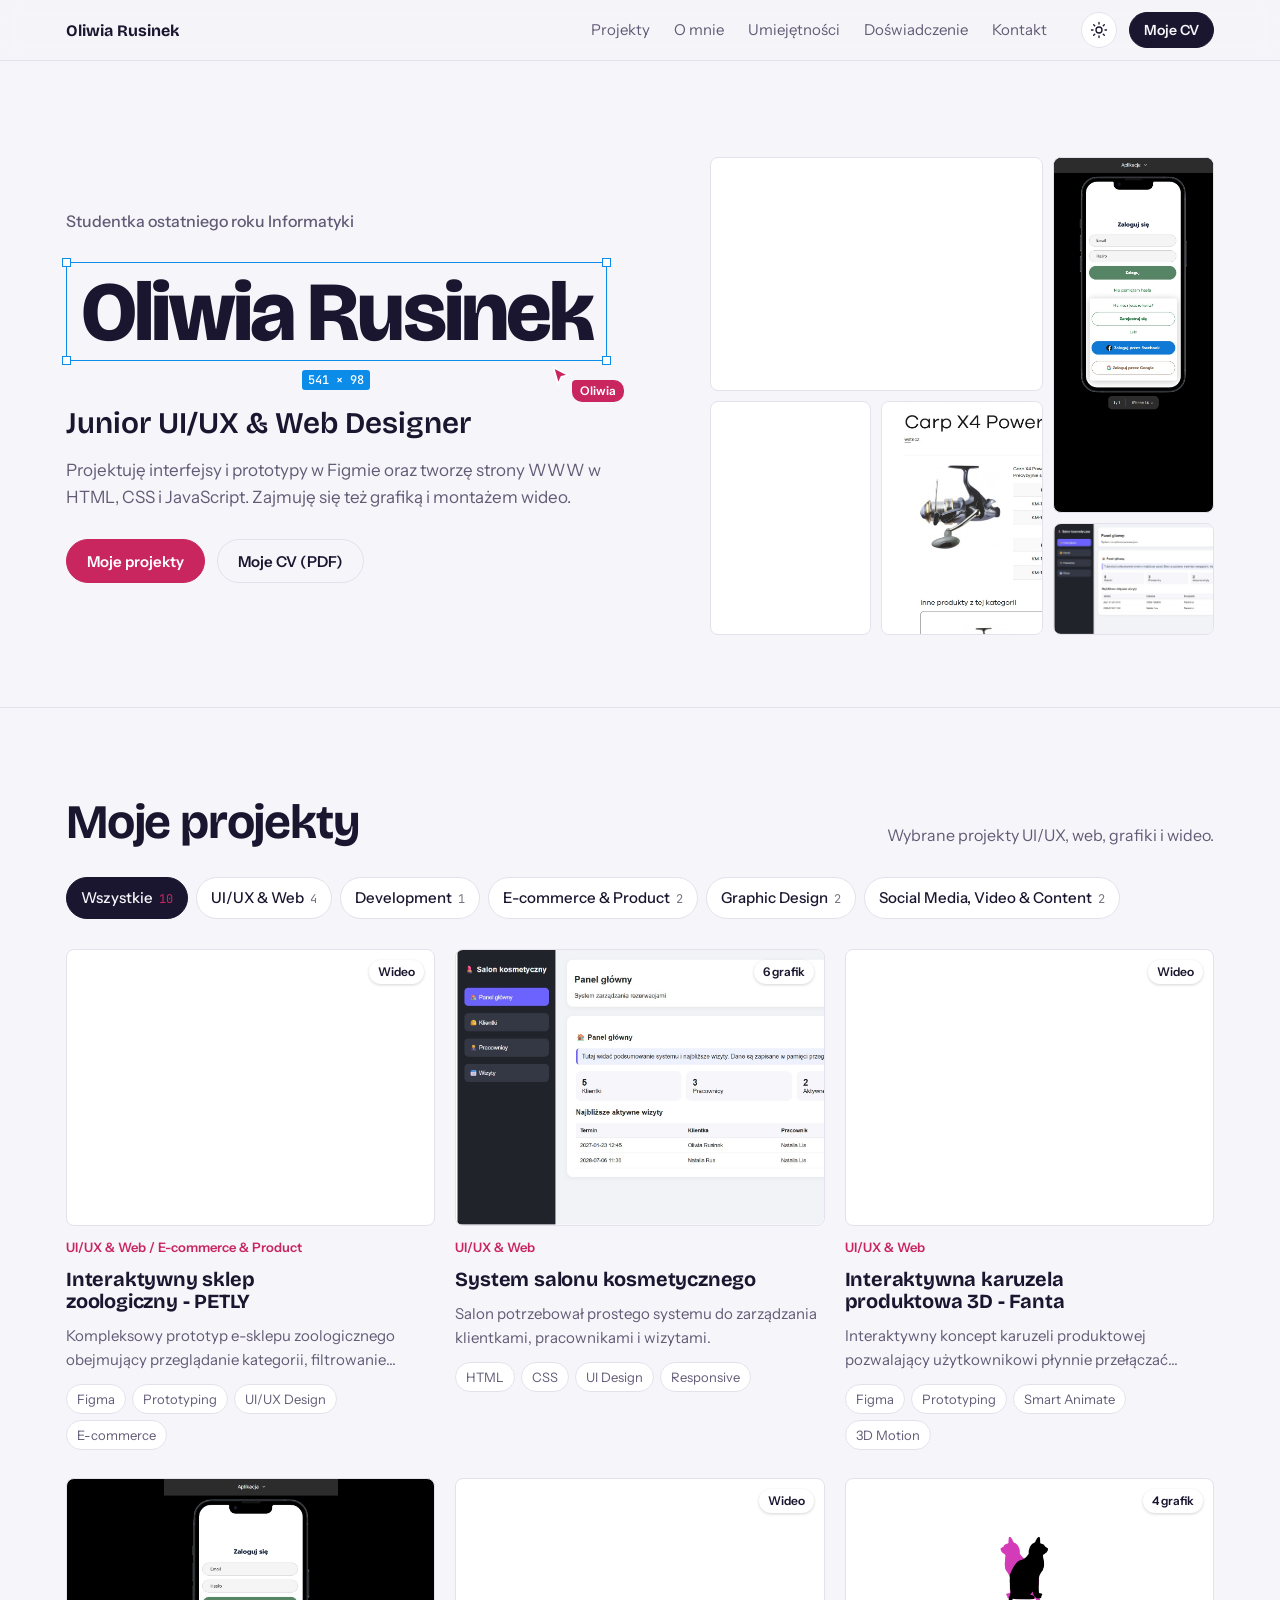
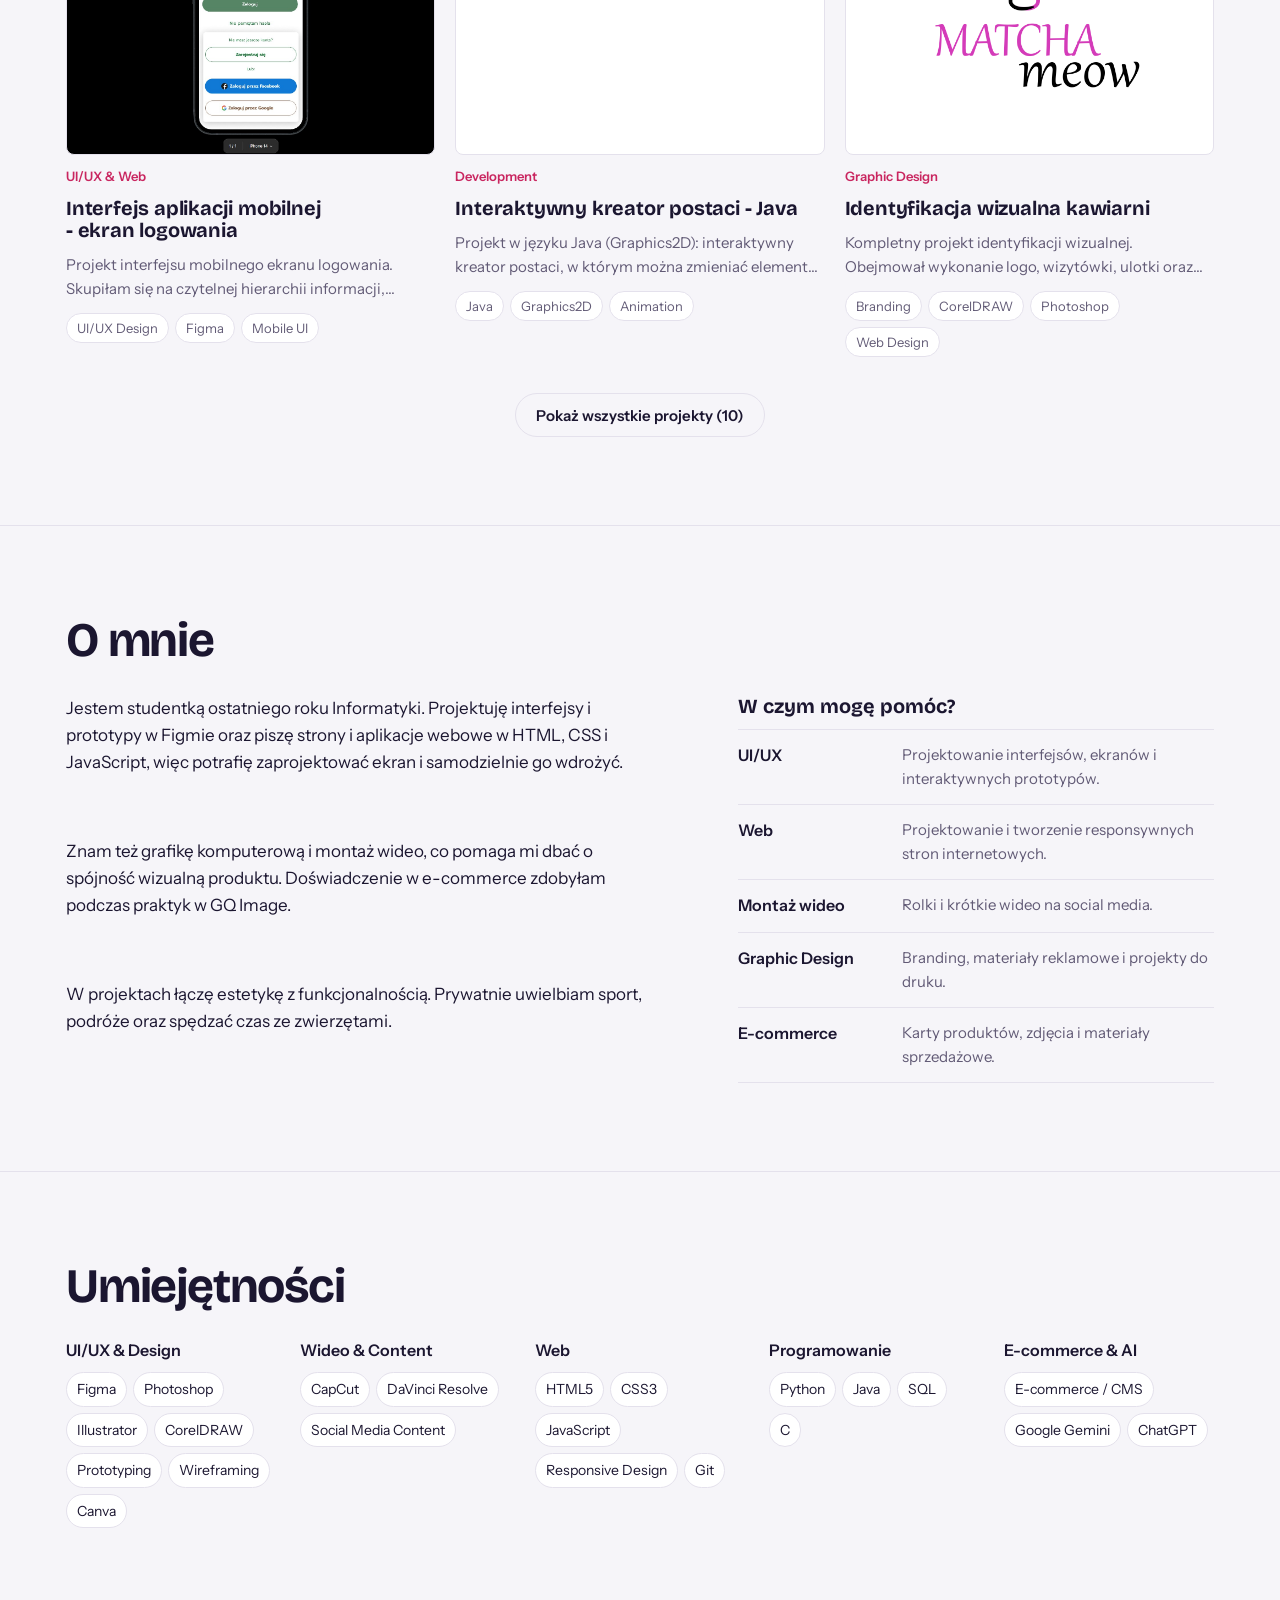
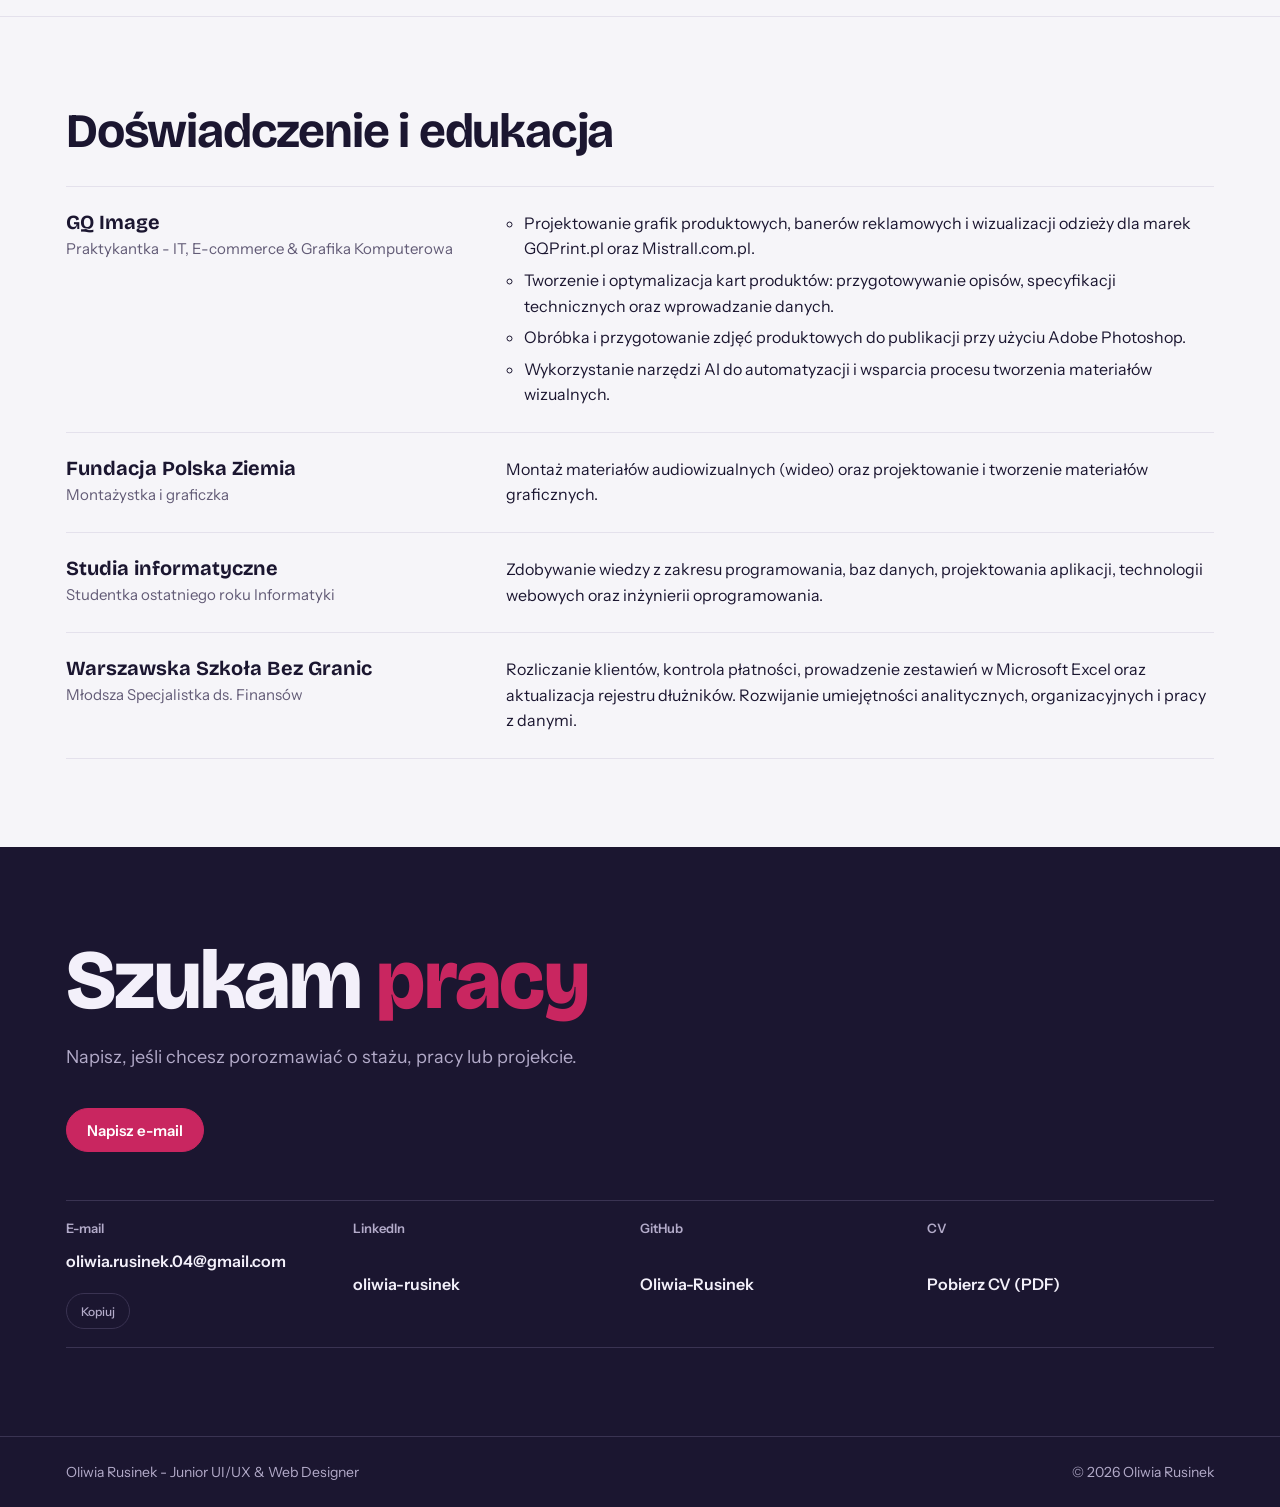
==== commit 5fe1cd73: "Add files via upload" ====
--- a/index.html
+++ b/index.html
@@ -466,7 +466,7 @@
     </nav>
     <div class="menu-foot">
       <a class="btn" href="https://oliwia-rusinek.github.io/portfolio/cv.pdf" target="_blank" rel="noopener">Pobierz CV (PDF)</a>
-      <a class="menu-mail" href="mailto:oliwia.rusinek-praca@wp.pl">oliwia.rusinek-praca@wp.pl</a>
+      <a class="menu-mail" href="mailto:oliwia.rusinek.04@gmail.com">oliwia.rusinek.04@gmail.com</a>
     </div>
   </div>
 </dialog>
@@ -581,16 +581,16 @@
 
   <section class="section contact" id="contact">
     <div class="wrap">
-      <h2>Szukam stażu lub pierwszej pracy w <em>UI/UX</em></h2>
+      <h2>Szukam <em>pracy</em></h2>
       <p class="intro">Napisz, jeśli chcesz porozmawiać o stażu, pracy lub projekcie.</p>
       <div class="actions">
-        <a class="btn" href="mailto:oliwia.rusinek-praca@wp.pl">Napisz e-mail</a>
+        <a class="btn" href="mailto:oliwia.rusinek.04@gmail.com">Napisz e-mail</a>
       </div>
       <div class="channels">
         <div class="channel">
           <span class="label">E-mail</span>
           <div class="email-row">
-            <a href="mailto:oliwia.rusinek-praca@wp.pl" id="email">oliwia.rusinek-praca@wp.pl</a>
+            <a href="mailto:oliwia.rusinek.04@gmail.com" id="email">oliwia.rusinek.04@gmail.com</a>
             <button class="copy" type="button" id="copyEmail">Kopiuj</button>
           </div>
         </div>
@@ -665,10 +665,15 @@
       { label: "Moja rola", text: "Analiza wymagań, projekt interfejsu, implementacja funkcjonalności oraz testowanie." },
       { label: "Funkcje", text: "Logowanie, zarządzanie klientkami, zarządzanie pracownikami, rezerwowanie wizyt, statusy wizyt, kontrola konfliktów terminów, historia wizyt oraz zapis danych." },
       { label: "Technologie", text: "HTML / CSS / JavaScript / localStorage" },
+      { label: "Demo", text: "Działająca wersja w przeglądarce, bez instalacji. Dane logowania: admin / 1234. Wpisane dane zapisują się tylko w Twojej przeglądarce (localStorage)." },
       { label: "Rezultat", text: "Działający prototyp aplikacji webowej." }
     ],
     hideSummaryInSheet: true,
-    links: [{ href: "dokumentacja.pdf", label: "Dokumentacja projektu (PDF)" }],
+    links: [
+      { href: "salon-demo.html", label: "Otwórz działającą aplikację" },
+      { href: "instrukcja.pdf", label: "Instrukcja uruchomienia (PDF)" },
+      { href: "dokumentacja.pdf", label: "Dokumentacja projektu (PDF)" }
+    ],
     cover: "panel-glowny.jpg",
     images: [
       { src: "salon-logowanie.jpg", caption: "Logowanie" },
